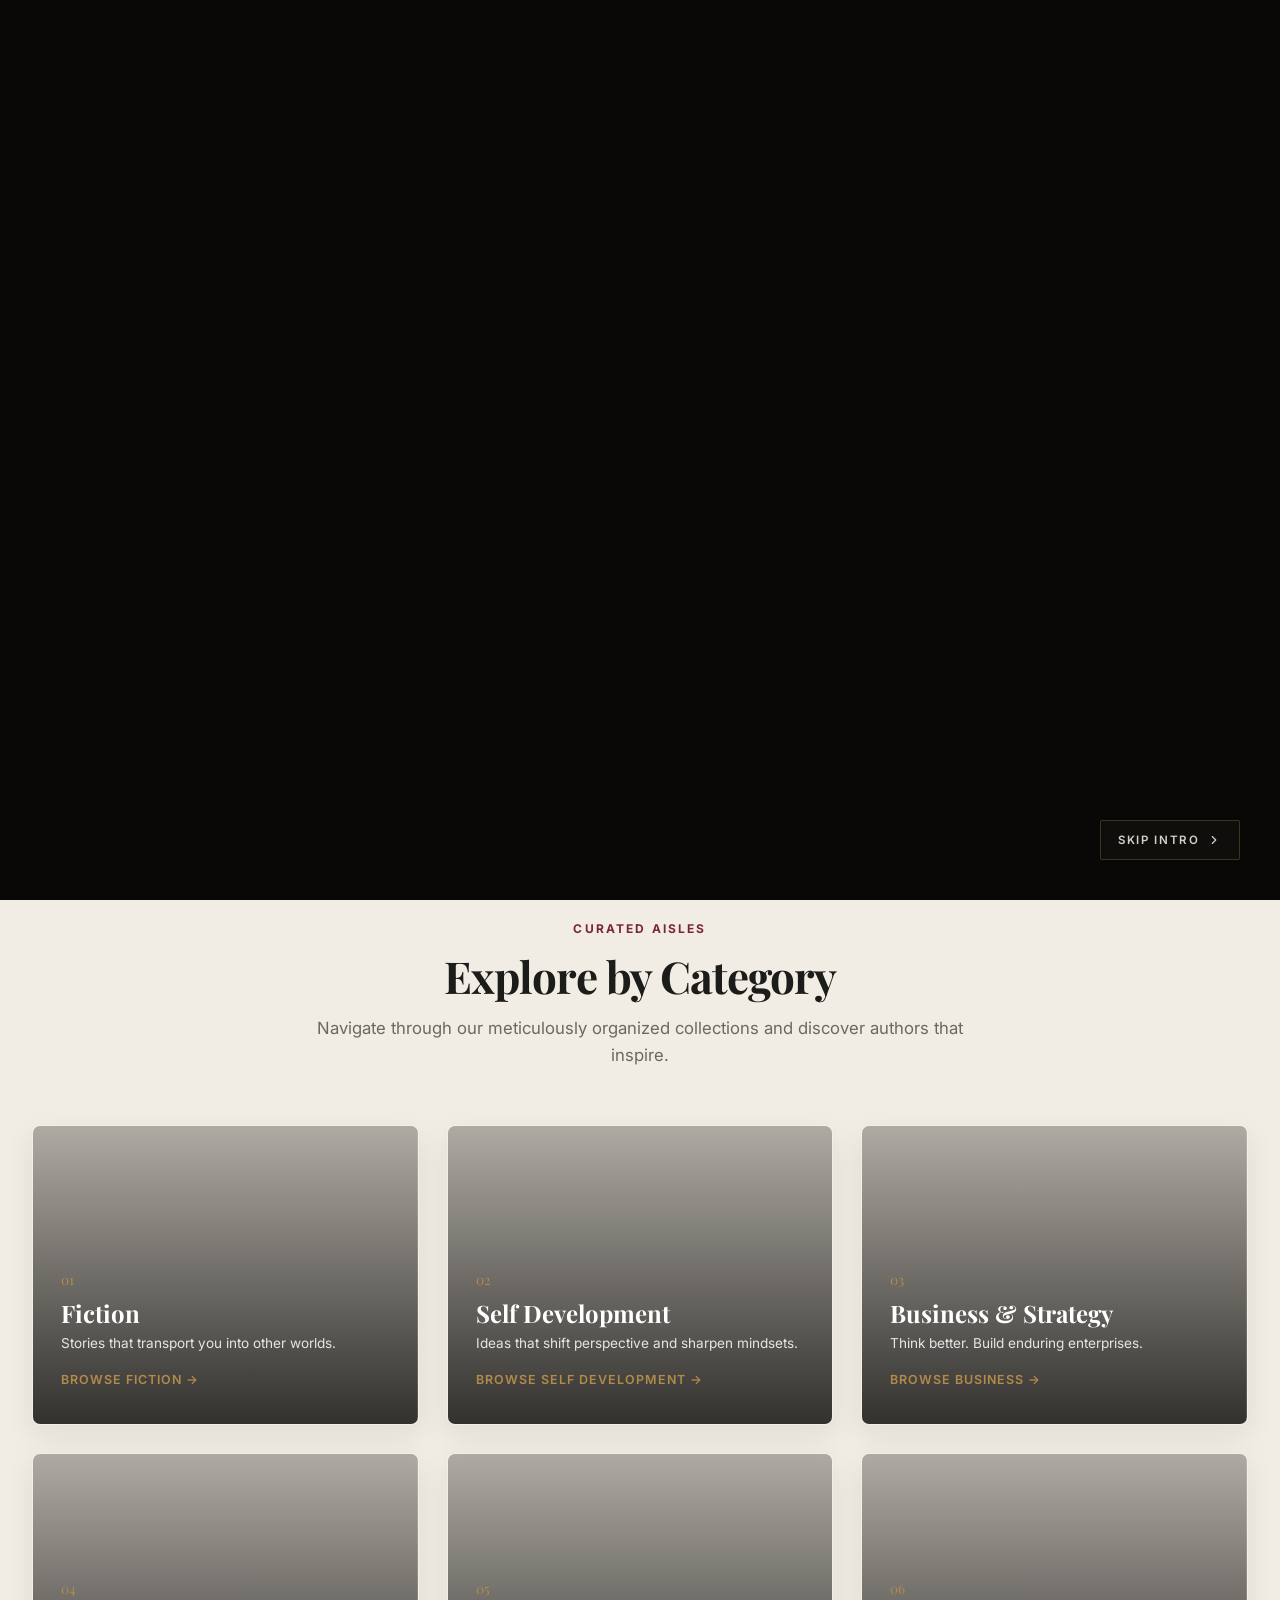
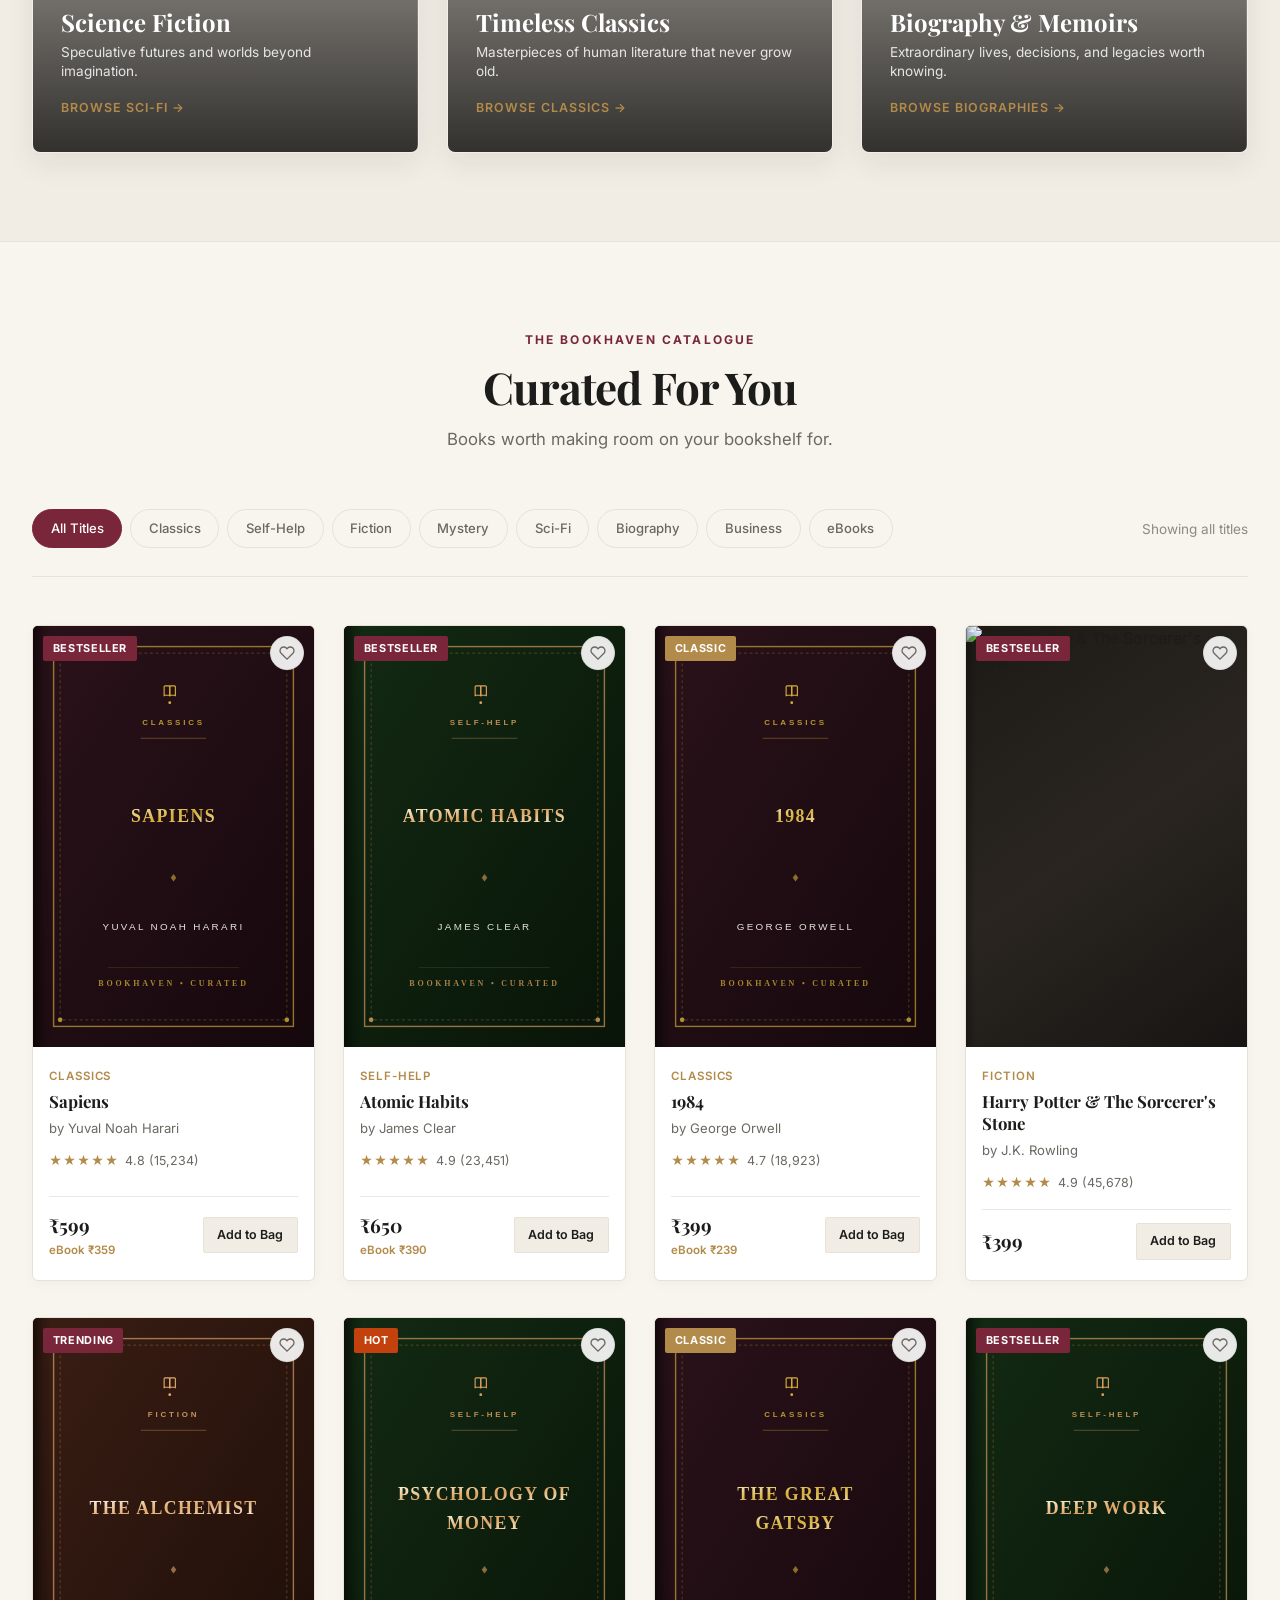
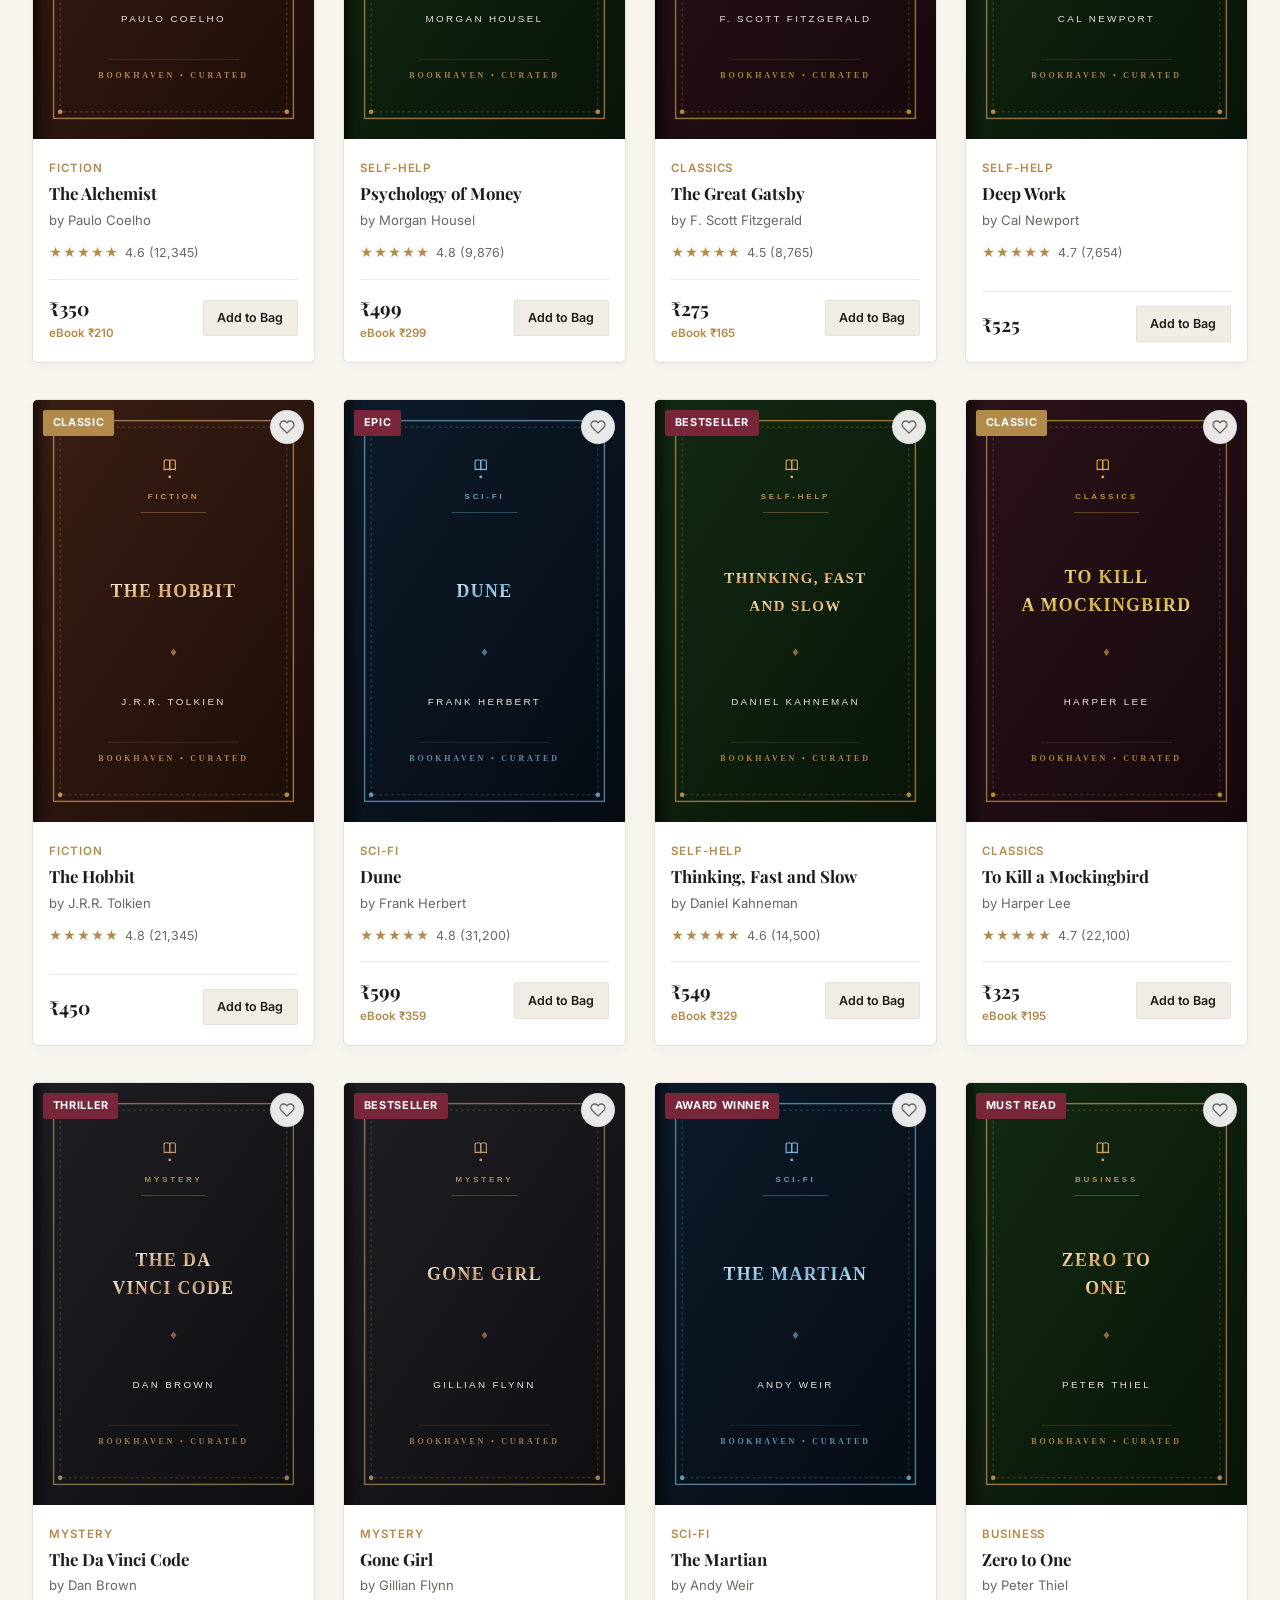
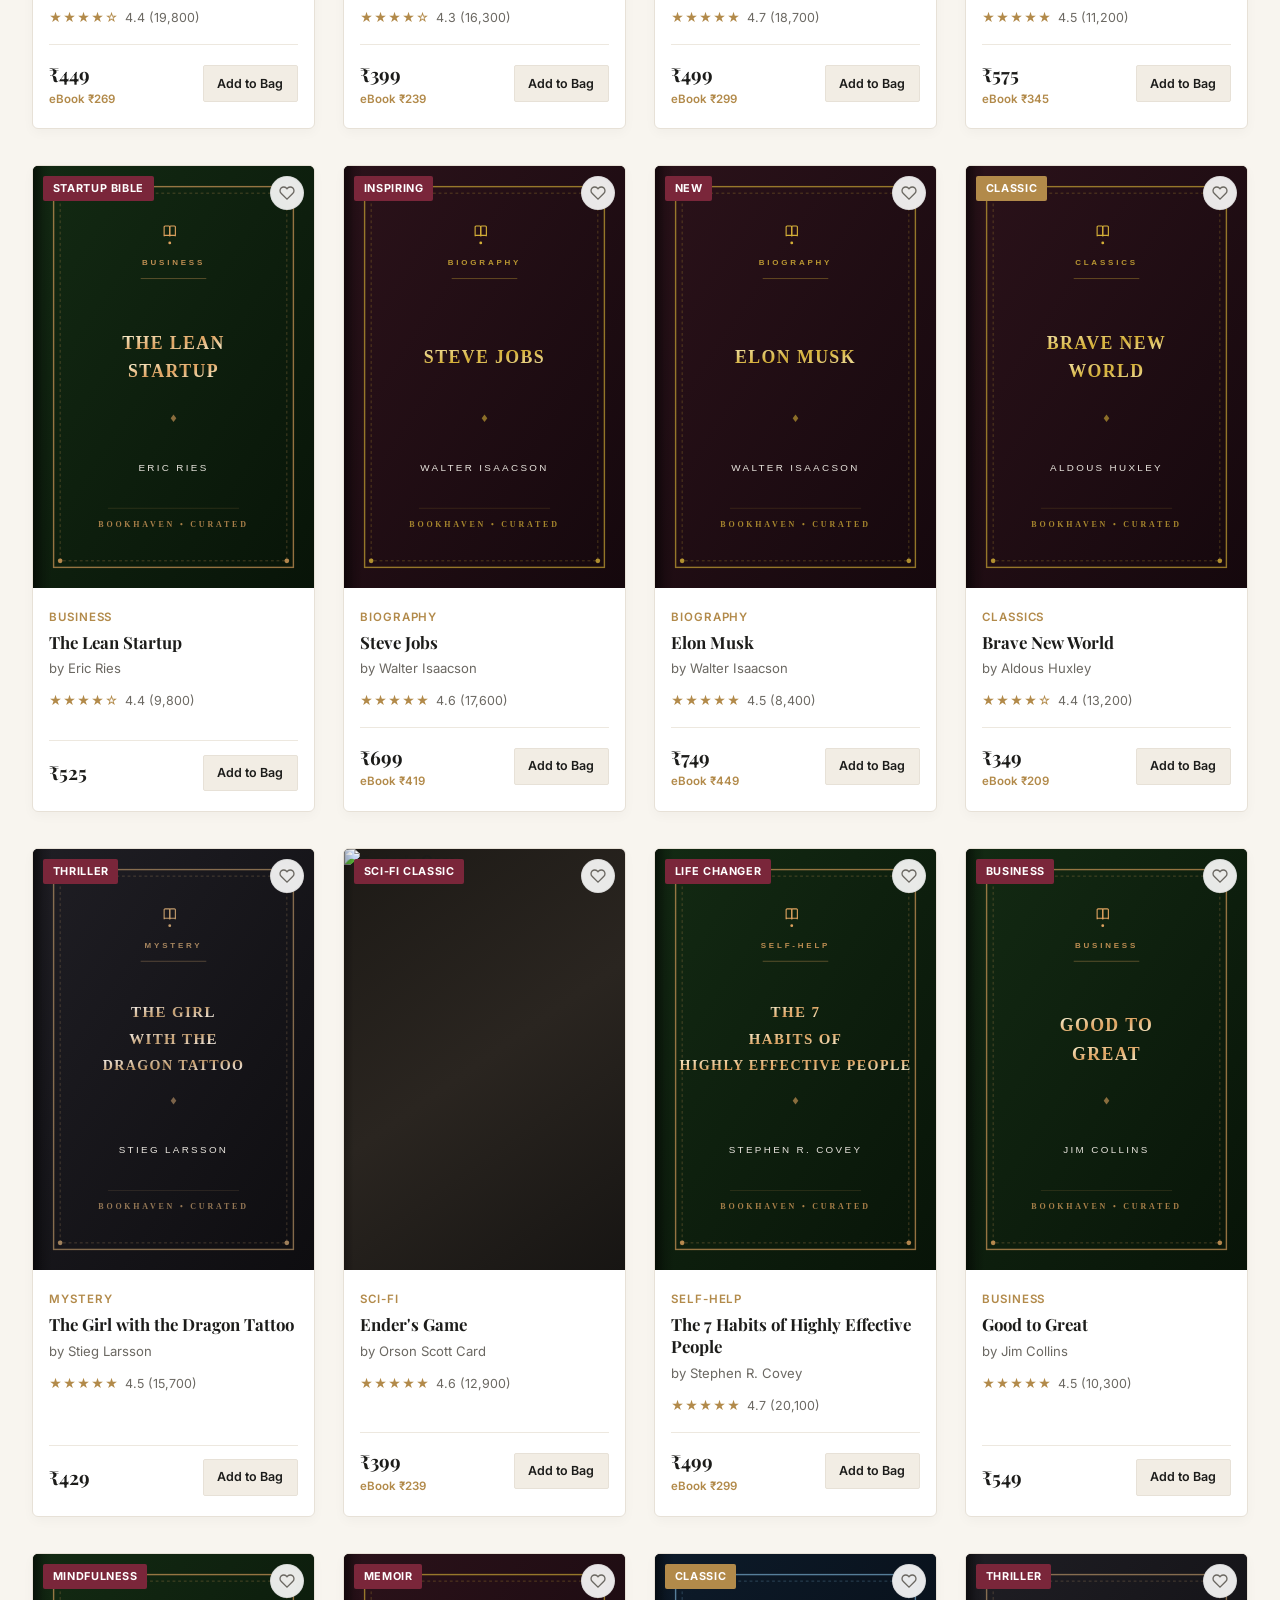
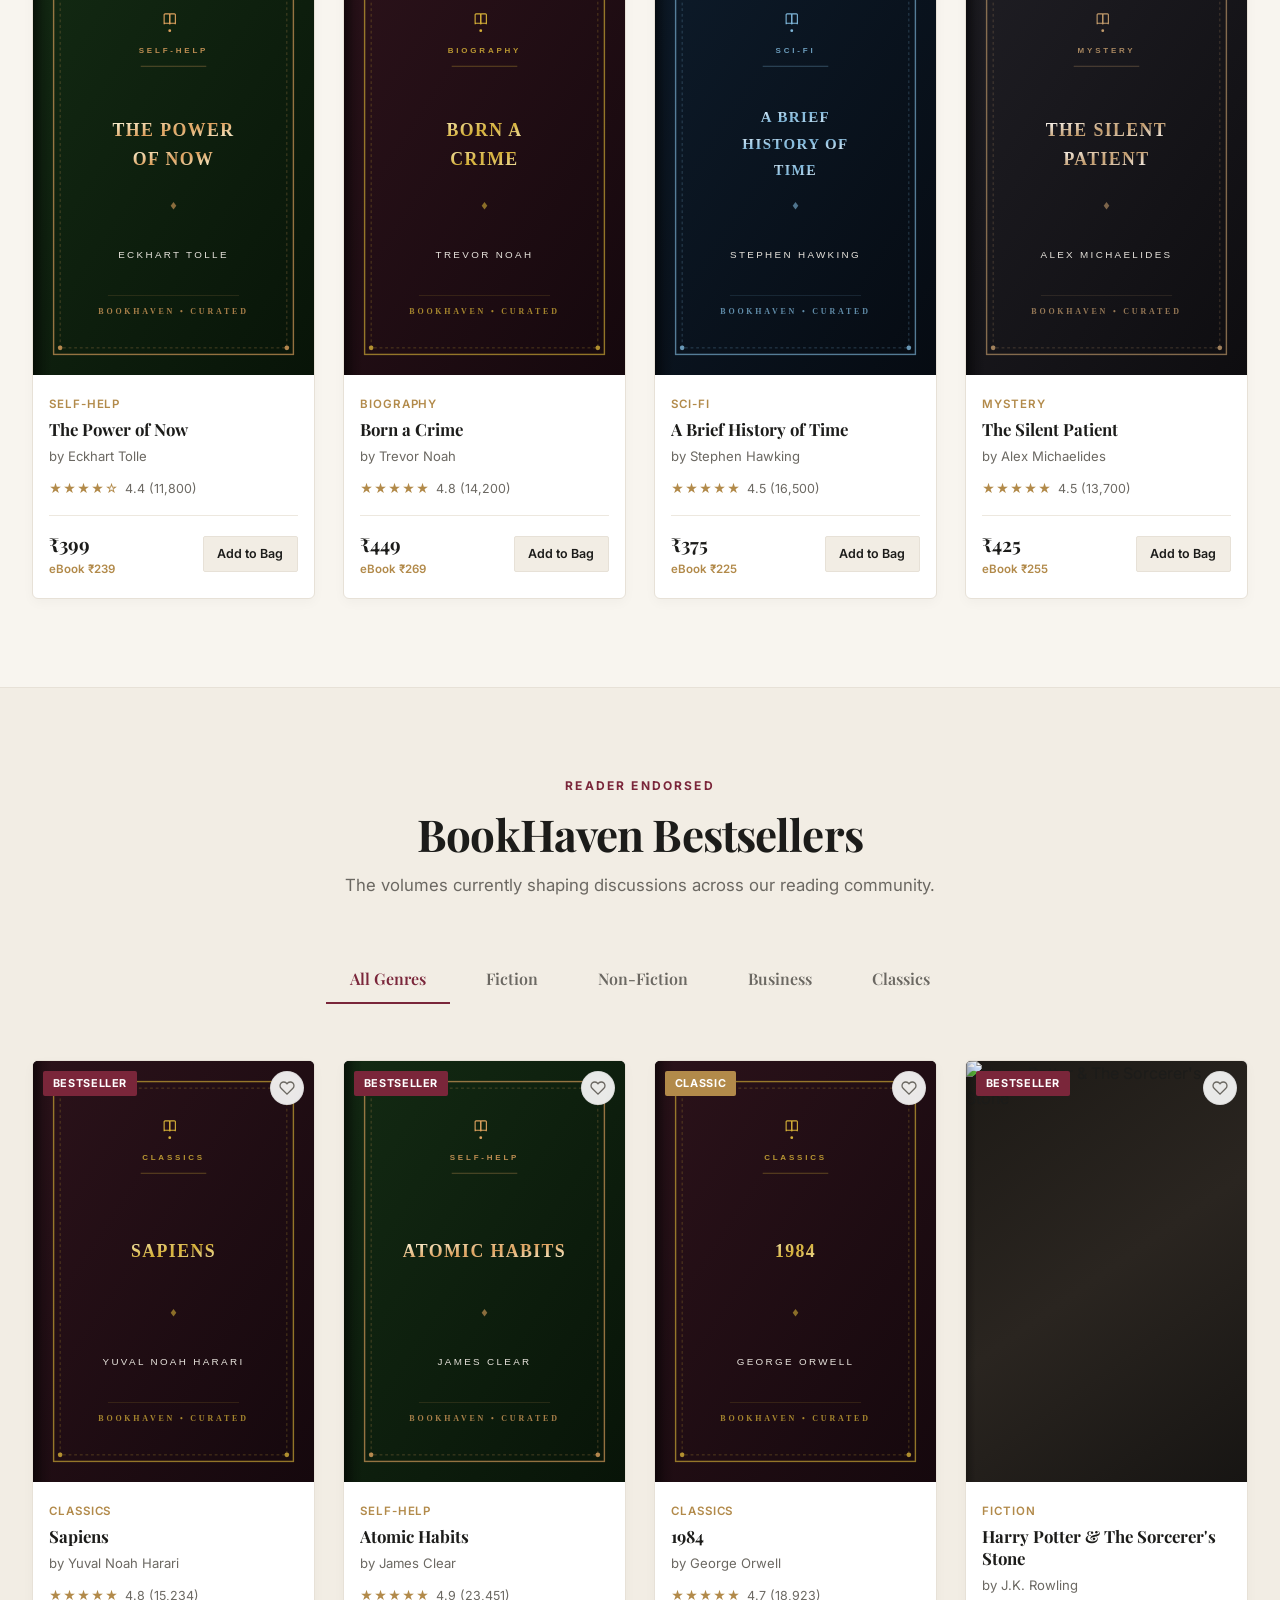
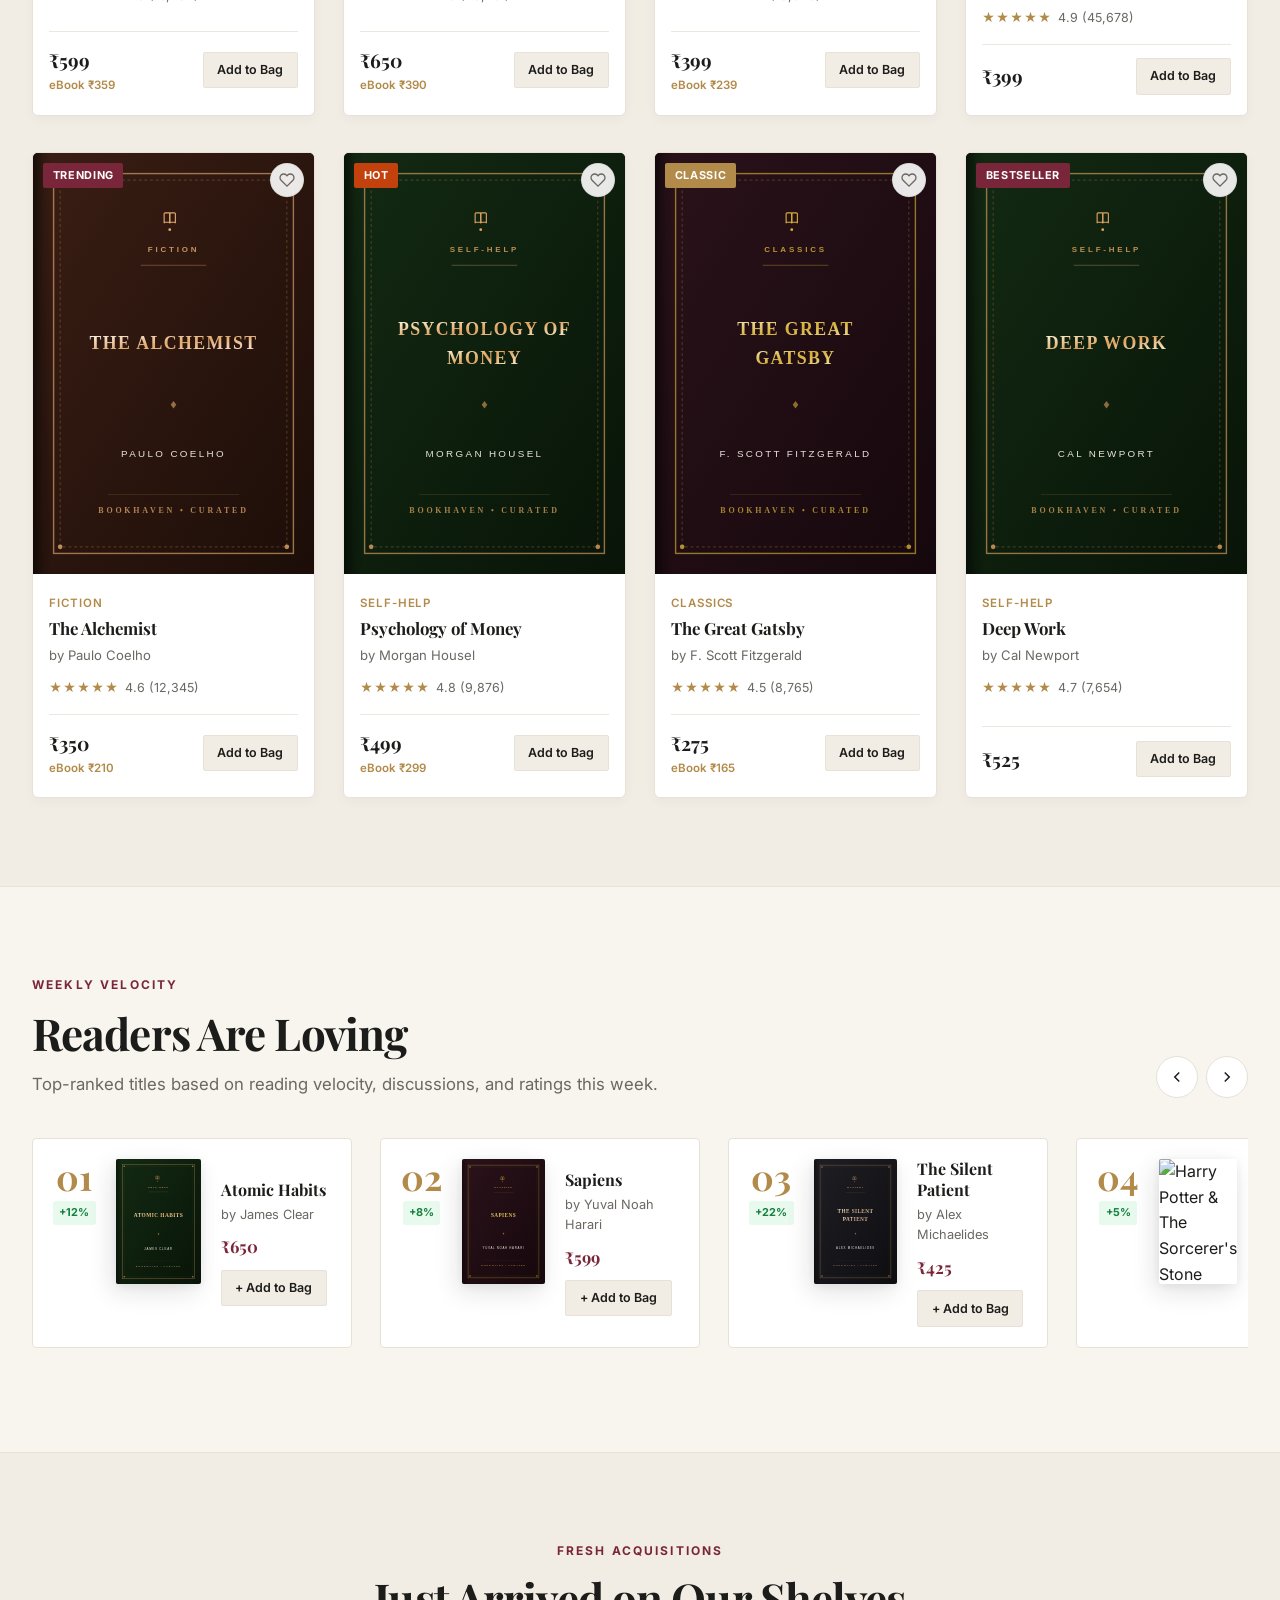
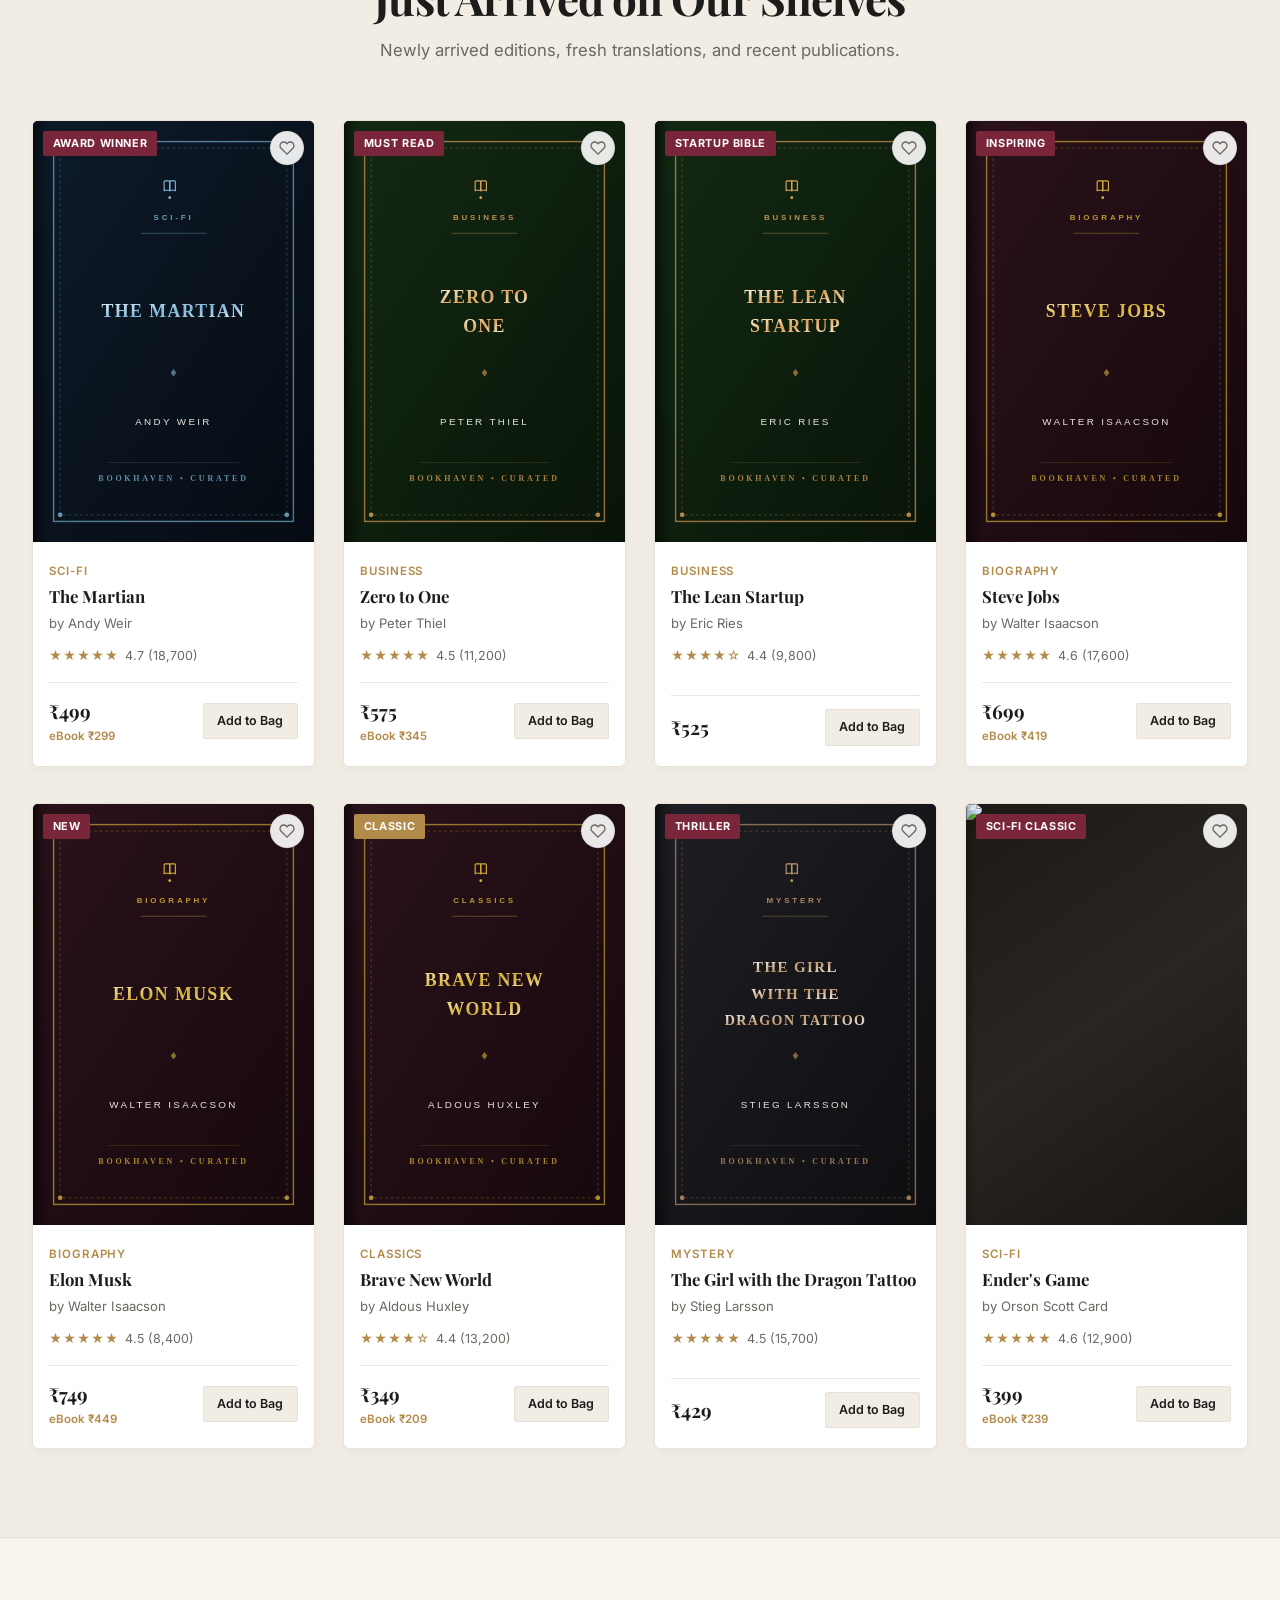
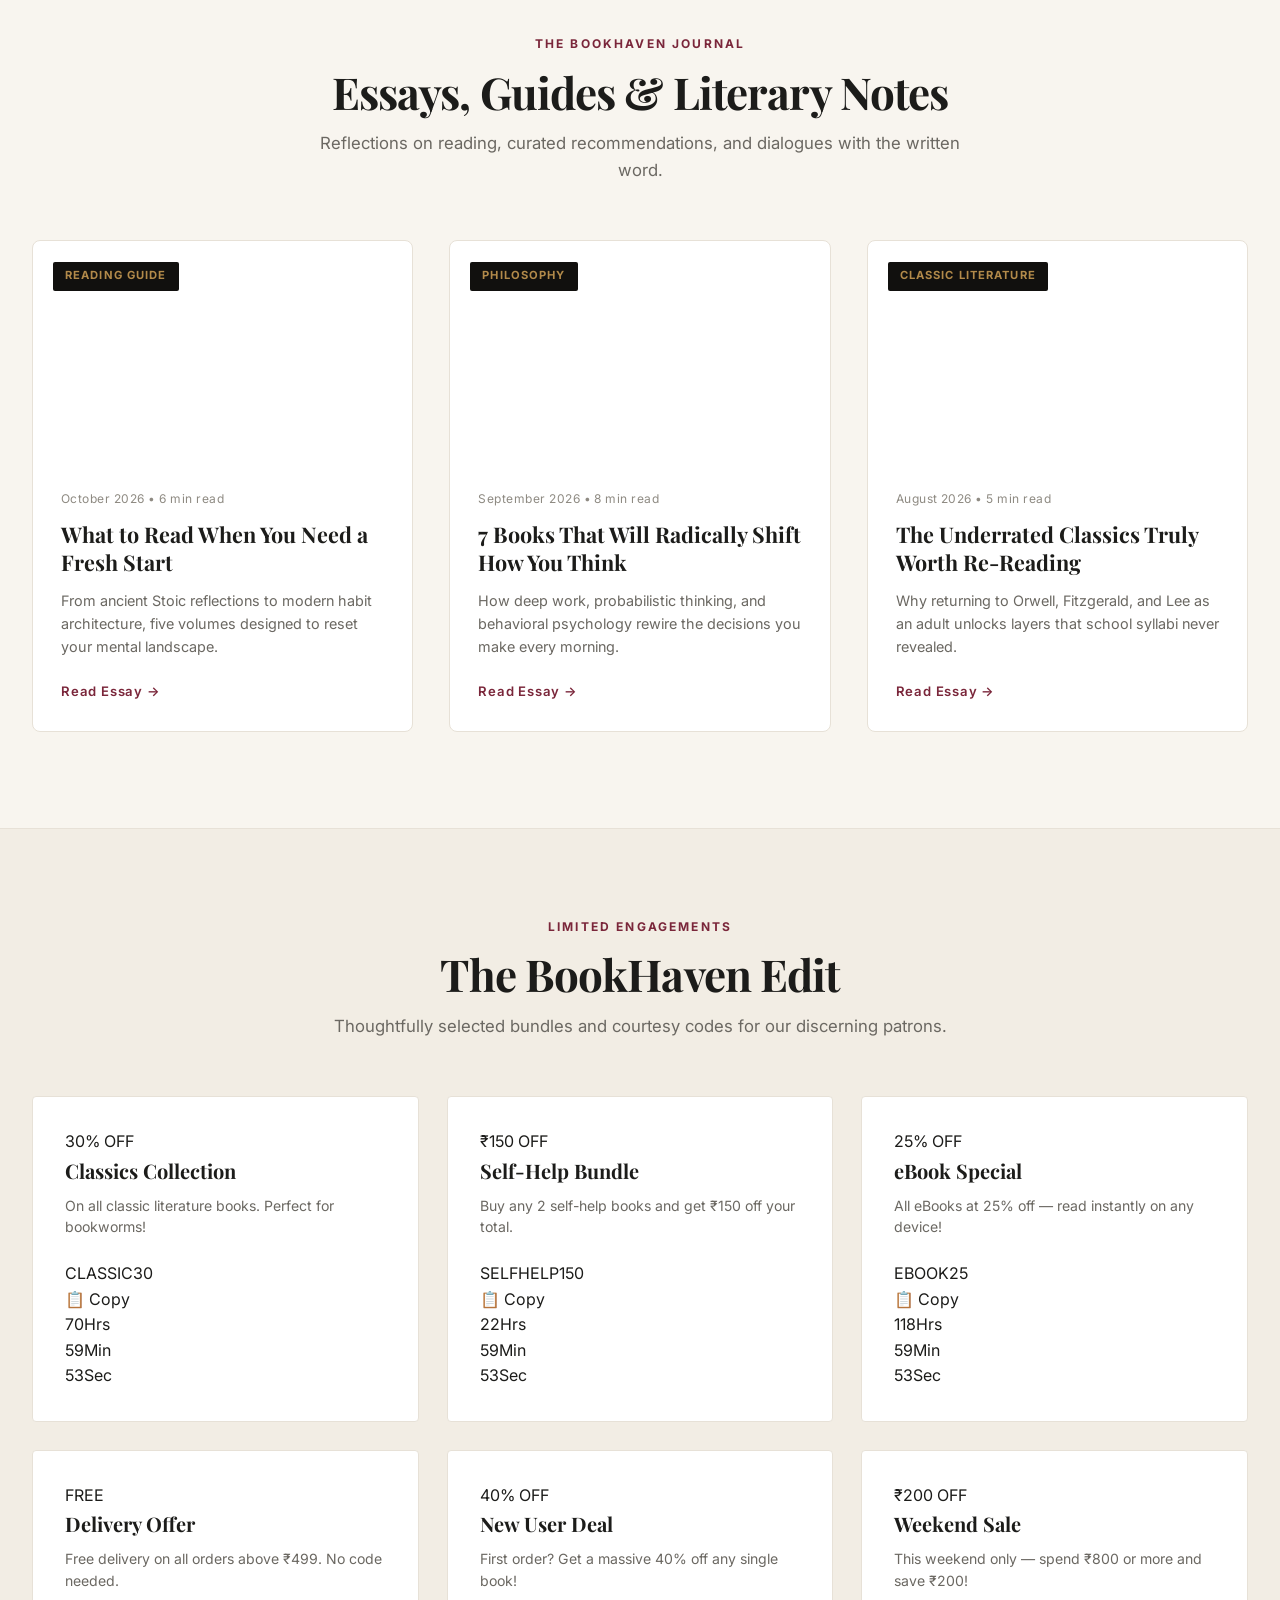
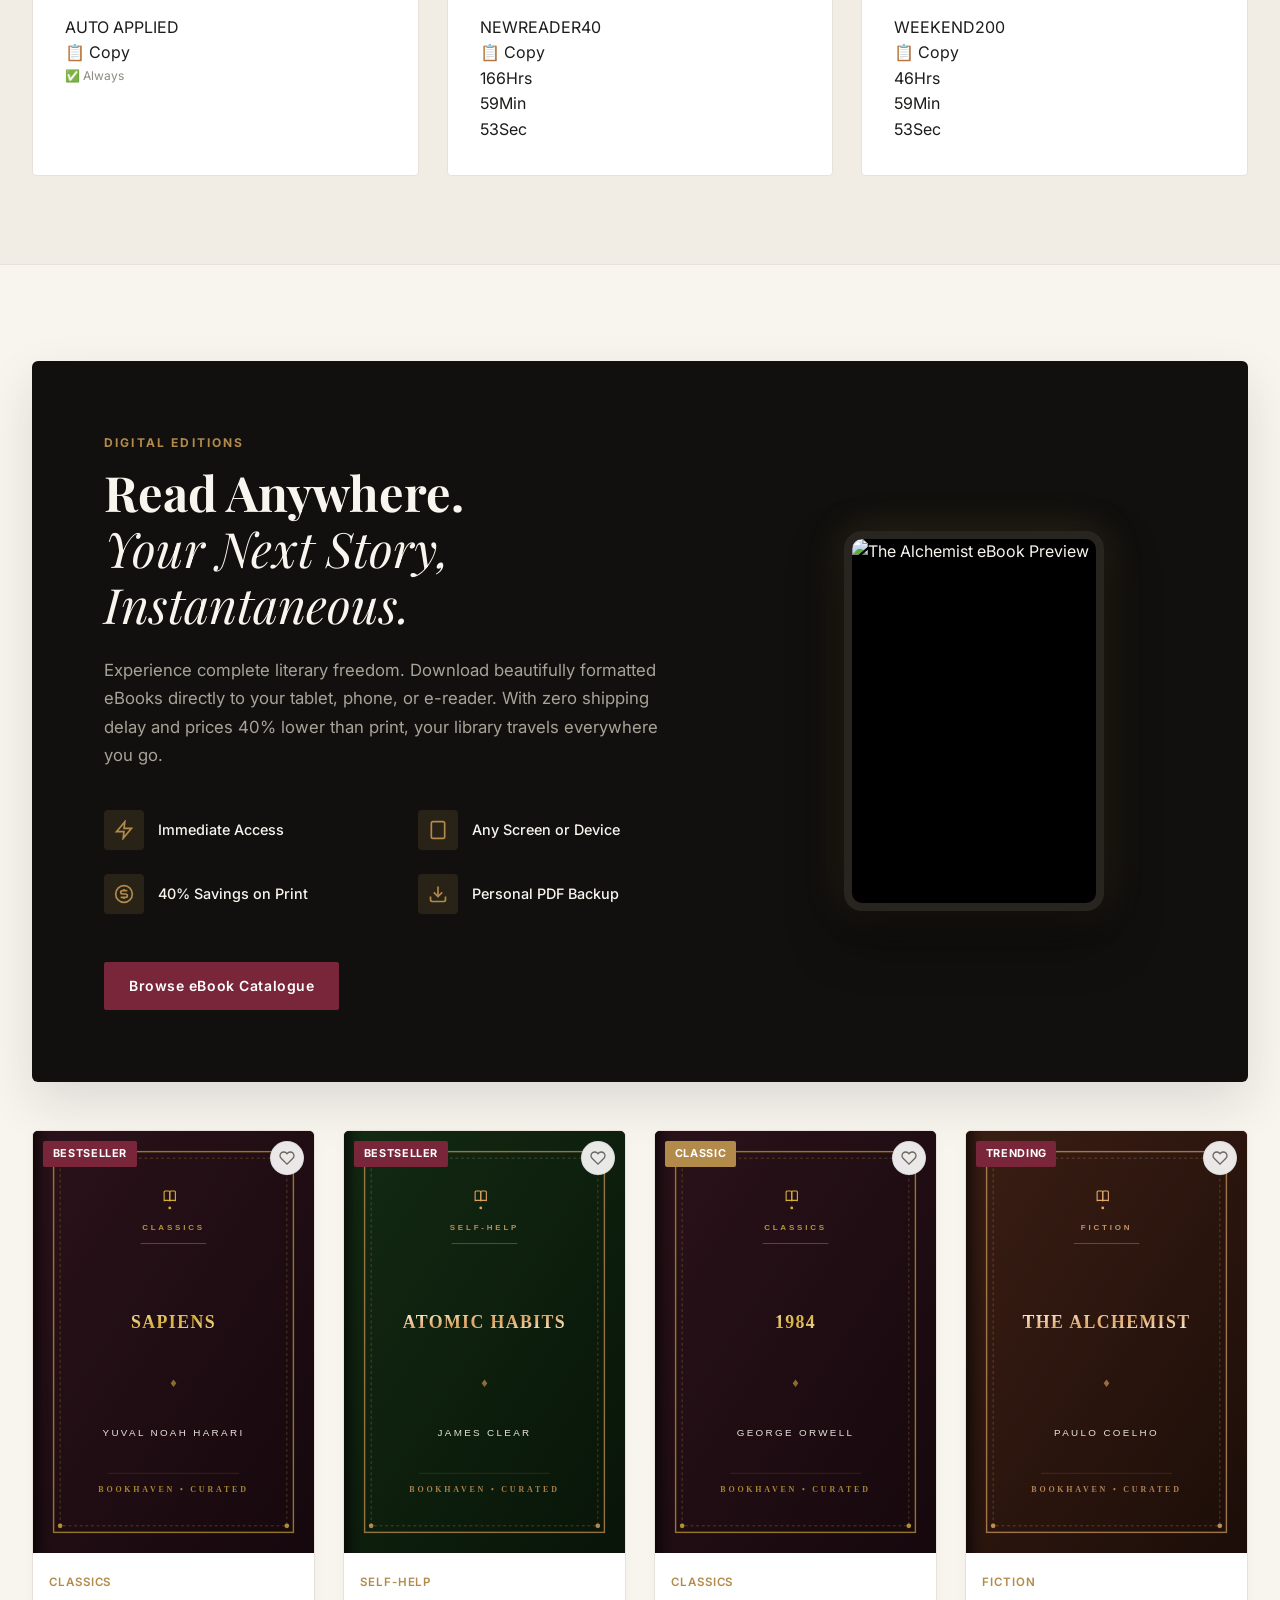
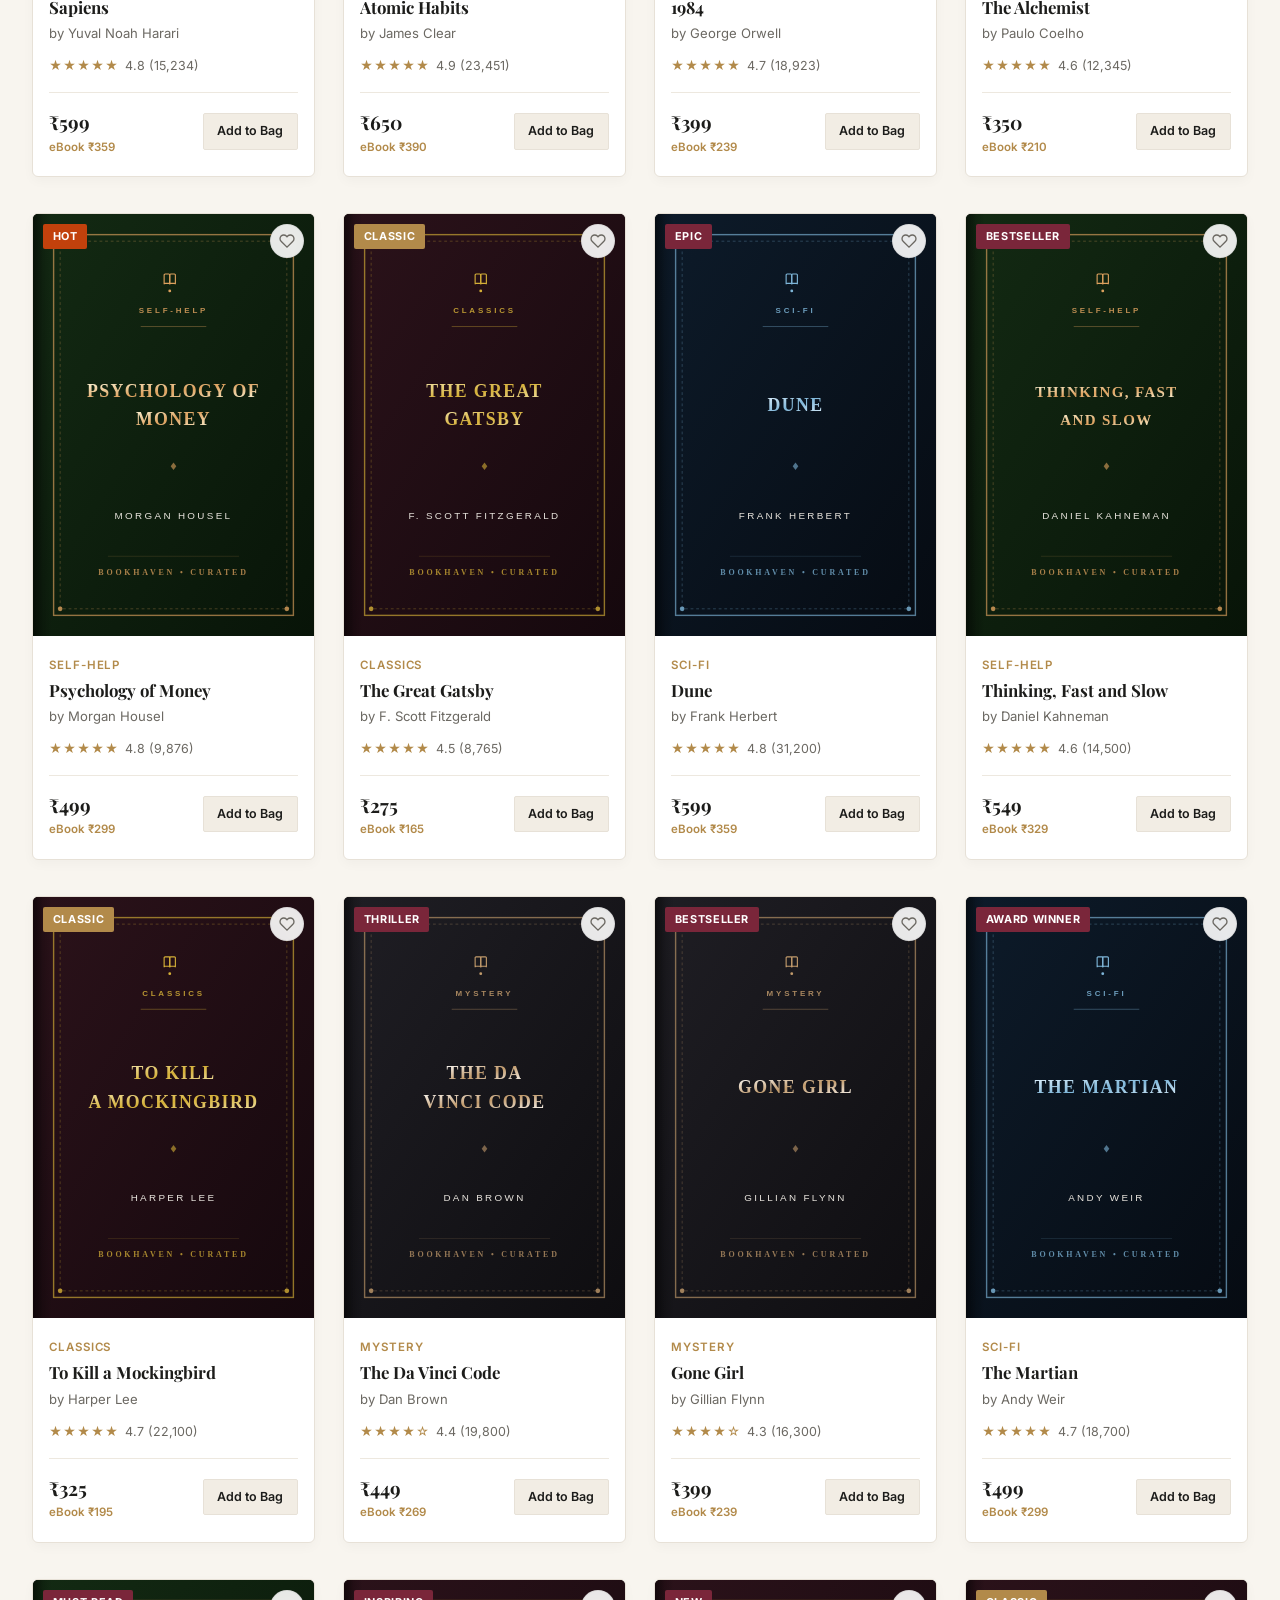
==== frontend/index.html @ 475d1be9 "ik" ====
<!DOCTYPE html>
<html lang="en">

<head>
  <meta charset="UTF-8" />
  <meta name="viewport" content="width=device-width, initial-scale=1.0, viewport-fit=cover" />
  <title>BookHaven — Discover Your Next Great Read</title>
  <meta name="description"
    content="BookHaven is an editorial online bookstore featuring curated bestsellers, timeless classics, thought-provoking non-fiction, and instant eBooks." />
  
  <!-- Favicon / Brand Symbol -->
  <link rel="icon" type="image/svg+xml" href="assets/favicon.svg">

  <!-- Google Fonts: Playfair Display + Cormorant Garamond + Inter -->
  <link rel="preconnect" href="https://fonts.googleapis.com">
  <link rel="preconnect" href="https://fonts.gstatic.com" crossorigin>
  <link
    href="https://fonts.googleapis.com/css2?family=Cormorant+Garamond:ital,wght@0,500;0,600;0,700;1,400&family=Inter:wght@300;400;500;600;700&family=Playfair+Display:ital,wght@0,500;0,600;0,700;0,800;1,400;1,600&display=swap"
    rel="stylesheet">

  <!-- jsPDF for eBook PDF generation -->
  <script src="https://cdnjs.cloudflare.com/ajax/libs/jspdf/2.5.1/jspdf.umd.min.js"></script>

  <!-- Clerk JS SDK -->
  <script
    async
    crossorigin="anonymous"
    data-clerk-publishable-key="pk_test_cmVhZHktc3RhZy0xMDIzLmNsZXJrLmFjY291bnRzLmRldiQ"
    src="https://ready-stag-1023.clerk.accounts.dev/npm/@clerk/clerk-js@latest/dist/clerk.browser.js"
    type="text/javascript">
  </script>

  <link rel="stylesheet" href="styles.css">
</head>

<body>
  <!-- =====================================================================
       CINEMATIC INTRO OVERLAY
       Plays Intro.mp4 on first visit / new session. Can be skipped or replayed.
       ===================================================================== -->
  <div id="intro-overlay" class="intro-overlay" aria-label="BookHaven Cinematic Opening" role="dialog" aria-modal="true">
    <div class="intro-video-wrapper">
      <video id="intro-video" class="intro-video" muted playsinline preload="auto">
        <source src="Intro.mp4" type="video/mp4">
      </video>
      <div class="intro-vignette"></div>
    </div>
    <div class="intro-controls">
      <button id="skip-intro-btn" class="skip-intro-btn" aria-label="Skip cinematic introduction">
        <span>SKIP INTRO</span>
        <svg width="14" height="14" viewBox="0 0 24 24" fill="none" stroke="currentColor" stroke-width="2" stroke-linecap="round" stroke-linejoin="round">
          <polyline points="9 18 15 12 9 6"></polyline>
        </svg>
      </button>
    </div>
  </div>

  <!-- Announcement Bar -->
  <div class="announcement-bar">
    <div class="announcement-content">
      <span>Complimentary shipping on literary orders over ₹999</span>
      <span class="announcement-bullet">•</span>
      <span>Handcrafted packaging with complimentary bookmarker</span>
      <span class="announcement-bullet">•</span>
      <span>eBooks delivered instantly to your reading device</span>
    </div>
  </div>

  <!-- Header -->
  <header id="main-header">
    <div class="header-inner">
      <!-- Mobile Menu Toggle -->
      <button class="mobile-nav-toggle" id="mobile-nav-toggle" aria-label="Toggle navigation menu">
        <svg width="22" height="22" viewBox="0 0 24 24" fill="none" stroke="currentColor" stroke-width="2" stroke-linecap="round">
          <line x1="3" y1="6" x2="21" y2="6"></line>
          <line x1="3" y1="12" x2="21" y2="12"></line>
          <line x1="3" y1="18" x2="21" y2="18"></line>
        </svg>
      </button>

      <!-- Literary Brand Logo -->
      <a href="#home" class="brand-logo" aria-label="BookHaven Homepage">
        <div class="brand-monogram">
          <svg width="26" height="26" viewBox="0 0 32 32" fill="none" xmlns="http://www.w3.org/2000/svg">
            <path d="M4 6C4 4.89543 4.89543 4 6 4H14C15.1046 4 16 4.89543 16 6V26C16 24.8954 15.1046 24 14 24H6C4.89543 24 4 24.8954 4 26V6Z" stroke="currentColor" stroke-width="2.2" stroke-linejoin="round"/>
            <path d="M28 6C28 4.89543 27.1046 4 26 4H18C16.8954 4 16 4.89543 16 6V26C16 24.8954 16.8954 24 18 24H26C27.1046 24 28 24.8954 28 26V6Z" stroke="currentColor" stroke-width="2.2" stroke-linejoin="round"/>
            <path d="M16 8V24" stroke="currentColor" stroke-width="2" stroke-linecap="round"/>
            <path d="M7 9H13" stroke="currentColor" stroke-width="1.8" stroke-linecap="round"/>
            <path d="M7 13H13" stroke="currentColor" stroke-width="1.8" stroke-linecap="round"/>
            <path d="M19 9H25" stroke="currentColor" stroke-width="1.8" stroke-linecap="round"/>
            <path d="M19 13H25" stroke="currentColor" stroke-width="1.8" stroke-linecap="round"/>
          </svg>
        </div>
        <div class="brand-text-wrap">
          <span class="brand-title">BOOKHAVEN</span>
          <span class="brand-tagline">OPEN YOUR NEXT STORY</span>
        </div>
      </a>

      <!-- Primary Navigation -->
      <nav class="nav-desktop" id="main-nav">
        <ul class="nav-links">
          <li><a href="#home" class="nav-link active">Home</a></li>
          <li><a href="#books" class="nav-link">Books</a></li>
          <li><a href="#categories" class="nav-link">Categories</a></li>
          <li><a href="#bestsellers" class="nav-link">Bestsellers</a></li>
          <li><a href="#trending" class="nav-link" id="nav-trending">Trending</a></li>
          <li><a href="#journal" class="nav-link">Journal</a></li>
          <li><a href="#offers" class="nav-link" id="nav-offers">Offers</a></li>
          <li><a href="#ebooks" class="nav-link" id="nav-ebooks">eBooks</a></li>
        </ul>
      </nav>

      <!-- Search & User Actions -->
      <div class="header-actions">
        <!-- Search Trigger -->
        <div class="search-trigger-wrap">
          <button class="search-trigger-btn" id="search-trigger-btn" aria-label="Open search">
            <svg width="18" height="18" viewBox="0 0 24 24" fill="none" stroke="currentColor" stroke-width="2" stroke-linecap="round" stroke-linejoin="round">
              <circle cx="11" cy="11" r="8"></circle>
              <line x1="21" y1="21" x2="16.65" y2="16.65"></line>
            </svg>
            <span class="search-trigger-text">Search books, authors...</span>
            <span class="search-trigger-shortcut">⌘K</span>
          </button>
        </div>

        <!-- Wishlist Button -->
        <button class="action-icon-btn" id="wishlist-btn-header" aria-label="View Reading Wishlist">
          <svg width="20" height="20" viewBox="0 0 24 24" fill="none" stroke="currentColor" stroke-width="2" stroke-linecap="round" stroke-linejoin="round">
            <path d="M20.84 4.61a5.5 5.5 0 0 0-7.78 0L12 5.67l-1.06-1.06a5.5 5.5 0 0 0-7.78 7.78l1.06 1.06L12 21.23l7.78-7.78 1.06-1.06a5.5 5.5 0 0 0 0-7.78z"></path>
          </svg>
          <span class="badge-count" id="wishlist-count">0</span>
        </button>

        <!-- User Account Menu -->
        <div class="user-account-dropdown" style="position: relative;">
          <div class="user-avatar" id="user-avatar" title="Account Menu">
            <span>A</span>
          </div>
          <div class="user-menu" id="user-menu">
            <div class="user-menu-header">
              <div class="user-menu-name" id="menu-user-name">Guest Reader</div>
              <div class="user-menu-email" id="menu-user-email">Sign in to sync your library</div>
            </div>
            <a href="#" class="user-menu-item" data-action="profile">
              <svg width="16" height="16" viewBox="0 0 24 24" fill="none" stroke="currentColor" stroke-width="2"><path d="M20 21v-2a4 4 0 0 0-4-4H8a4 4 0 0 0-4 4v2"></path><circle cx="12" cy="7" r="4"></circle></svg>
              <span>Reader Profile</span>
            </a>
            <a href="#" class="user-menu-item" data-action="orders">
              <svg width="16" height="16" viewBox="0 0 24 24" fill="none" stroke="currentColor" stroke-width="2"><path d="M6 2L3 6v14a2 2 0 0 0 2 2h14a2 2 0 0 0 2-2V6l-3-4z"></path><line x1="3" y1="6" x2="21" y2="6"></line><path d="M16 10a4 4 0 0 1-8 0"></path></svg>
              <span>Order History</span>
            </a>
            <a href="#" class="user-menu-item" data-action="wishlist">
              <svg width="16" height="16" viewBox="0 0 24 24" fill="none" stroke="currentColor" stroke-width="2"><path d="M20.84 4.61a5.5 5.5 0 0 0-7.78 0L12 5.67l-1.06-1.06a5.5 5.5 0 0 0-7.78 7.78l1.06 1.06L12 21.23l7.78-7.78 1.06-1.06a5.5 5.5 0 0 0 0-7.78z"></path></svg>
              <span>Reading Wishlist</span>
            </a>
            <a href="#" class="user-menu-item" data-action="settings">
              <svg width="16" height="16" viewBox="0 0 24 24" fill="none" stroke="currentColor" stroke-width="2"><circle cx="12" cy="12" r="3"></circle><path d="M19.4 15a1.65 1.65 0 0 0 .33 1.82l.06.06a2 2 0 0 1 0 2.83 2 2 0 0 1-2.83 0l-.06-.06a1.65 1.65 0 0 0-1.82-.33 1.65 1.65 0 0 0-1 1.51V21a2 2 0 0 1-2 2 2 2 0 0 1-2-2v-.09A1.65 1.65 0 0 0 9 19.4a1.65 1.65 0 0 0-1.82.33l-.06.06a2 2 0 0 1-2.83 0 2 2 0 0 1 0-2.83l.06-.06a1.65 1.65 0 0 0 .33-1.82 1.65 1.65 0 0 0-1.51-1H3a2 2 0 0 1-2-2 2 2 0 0 1 2-2h.09A1.65 1.65 0 0 0 4.6 9a1.65 1.65 0 0 0-.33-1.82l-.06-.06a2 2 0 0 1 0-2.83 2 2 0 0 1 2.83 0l.06.06a1.65 1.65 0 0 0 1.82.33H9a1.65 1.65 0 0 0 1-1.51V3a2 2 0 0 1 2-2 2 2 0 0 1 2 2v.09a1.65 1.65 0 0 0 1 1.51 1.65 1.65 0 0 0 1.82-.33l.06-.06a2 2 0 0 1 2.83 0 2 2 0 0 1 0 2.83l-.06.06a1.65 1.65 0 0 0-.33 1.82V9a1.65 1.65 0 0 0 1.51 1H21a2 2 0 0 1 2 2 2 2 0 0 1-2 2h-.09a1.65 1.65 0 0 0-1.51 1z"></path></svg>
              <span>Preferences</span>
            </a>
            <a href="http://127.0.0.1:8000/admin/" class="user-menu-item" id="admin-panel-link" style="display: none;" target="_blank">
              <svg width="16" height="16" viewBox="0 0 24 24" fill="none" stroke="currentColor" stroke-width="2"><path d="M12 2L2 7l10 5 10-5-10-5zM2 17l10 5 10-5M2 12l10 5 10-5"></path></svg>
              <span>Admin Console</span>
            </a>
            <a href="#" class="user-menu-item logout" id="logout-btn">
              <svg width="16" height="16" viewBox="0 0 24 24" fill="none" stroke="currentColor" stroke-width="2"><path d="M9 21H5a2 2 0 0 1-2-2V5a2 2 0 0 1 2-2h4"></path><polyline points="16 17 21 12 16 7"></polyline><line x1="21" y1="12" x2="9" y2="12"></line></svg>
              <span>Sign Out</span>
            </a>
          </div>
        </div>

        <button class="btn btn-outline" id="login-btn">Sign In</button>
        
        <!-- Cart Drawer Button -->
        <button class="btn btn-primary btn-cart" id="cart-btn" aria-label="View Shopping Bag">
          <svg width="18" height="18" viewBox="0 0 24 24" fill="none" stroke="currentColor" stroke-width="2" stroke-linecap="round" stroke-linejoin="round">
            <path d="M6 2L3 6v14a2 2 0 0 0 2 2h14a2 2 0 0 0 2-2V6l-3-4z"></path>
            <line x1="3" y1="6" x2="21" y2="6"></line>
            <path d="M16 10a4 4 0 0 1-8 0"></path>
          </svg>
          <span>Bag</span>
          <span class="cart-pill-count" id="cart-count">0</span>
        </button>
      </div>
    </div>
  </header>

  <!-- Mobile Drawer Navigation -->
  <div class="mobile-nav-drawer" id="mobile-nav-drawer">
    <div class="mobile-nav-header">
      <span class="brand-title">BOOKHAVEN</span>
      <button class="mobile-nav-close" id="mobile-nav-close" aria-label="Close menu">&times;</button>
    </div>
    <ul class="mobile-nav-links">
      <li><a href="#home">Home</a></li>
      <li><a href="#books">All Books</a></li>
      <li><a href="#categories">Browse Categories</a></li>
      <li><a href="#bestsellers">Bestsellers</a></li>
      <li><a href="#trending">Trending Titles</a></li>
      <li><a href="#journal">BookHaven Journal</a></li>
      <li><a href="#offers">Curated Offers</a></li>
      <li><a href="#ebooks">eBook Library</a></li>
    </ul>
  </div>
  <div class="drawer-backdrop" id="drawer-backdrop"></div>

  <!-- =====================================================================
       HOMEPAGE HERO: CINEMATIC CONTINUATION
       ===================================================================== -->
  <section class="hero-editorial" id="home">
    <div class="hero-editorial-container">
      <div class="hero-editorial-text">
        <div class="hero-kicker">
          <span class="kicker-line"></span>
          <span class="kicker-label">THE LITERARY DESTINATION</span>
        </div>
        <h1 class="hero-editorial-headline">
          Discover Your Next <span class="italic-emphasis">Great Read</span>
        </h1>
        <p class="hero-editorial-description">
          A thoughtfully curated sanctuary for readers, collectors, and thinkers. Explore timeless classics, breakthrough non-fiction, and captivating stories worth making room for.
        </p>
        <div class="hero-actions">
          <a href="#books" class="btn btn-editorial-primary" id="browse-btn">
            <span>Explore Collection</span>
            <svg width="16" height="16" viewBox="0 0 24 24" fill="none" stroke="currentColor" stroke-width="2" stroke-linecap="round" stroke-linejoin="round">
              <line x1="5" y1="12" x2="19" y2="12"></line>
              <polyline points="12 5 19 12 12 19"></polyline>
            </svg>
          </a>
          <a href="#bestsellers" class="btn btn-editorial-secondary">Browse Bestsellers</a>
        </div>
        <div class="hero-stats">
          <div class="stat-item">
            <span class="stat-number">10,000+</span>
            <span class="stat-label">Handpicked Volumes</span>
          </div>
          <div class="stat-divider"></div>
          <div class="stat-item">
            <span class="stat-number">4.9★</span>
            <span class="stat-label">Reader Satisfaction</span>
          </div>
          <div class="stat-divider"></div>
          <div class="stat-item">
            <span class="stat-number">24h</span>
            <span class="stat-label">Fast Dispatch</span>
          </div>
        </div>
      </div>

      <!-- Atmospheric Hero Book Composition -->
      <div class="hero-editorial-visual">
        <div class="hero-book-showcase">
          <div class="hero-ambient-glow"></div>
          <div class="hero-book-card hero-book-main">
            <img src="https://covers.openlibrary.org/b/isbn/9780062316097-L.jpg" alt="Sapiens by Yuval Noah Harari" class="hero-book-cover" />
            <div class="hero-book-spine"></div>
          </div>
          <div class="hero-book-card hero-book-secondary">
            <img src="https://covers.openlibrary.org/b/isbn/9780735211292-L.jpg" alt="Atomic Habits by James Clear" class="hero-book-cover" />
            <div class="hero-book-spine"></div>
          </div>
          <div class="hero-book-card hero-book-tertiary">
            <img src="https://covers.openlibrary.org/b/isbn/9780451524935-L.jpg" alt="1984 by George Orwell" class="hero-book-cover" />
            <div class="hero-book-spine"></div>
          </div>
          <div class="hero-curator-badge">
            <div class="curator-dot"></div>
            <span>Curator's Literary Selection</span>
          </div>
        </div>
      </div>
    </div>
  </section>

  <!-- =====================================================================
       CATEGORY DISCOVERY (Part 8)
       ===================================================================== -->
  <section class="section-categories" id="categories">
    <div class="container">
      <div class="section-header">
        <div class="section-kicker">CURATED AISLES</div>
        <h2 class="section-title">Explore by Category</h2>
        <p class="section-subtitle">Navigate through our meticulously organized collections and discover authors that inspire.</p>
      </div>

      <div class="category-cards-grid">
        <div class="category-card" data-category="Fiction">
          <div class="category-card-bg" style="background-image: linear-gradient(180deg, rgba(17,16,14,0.3) 0%, rgba(17,16,14,0.85) 100%), url('https://images.unsplash.com/photo-1512820790803-83ca734da794?w=600&q=80');"></div>
          <div class="category-card-content">
            <span class="category-card-number">01</span>
            <h3 class="category-card-title">Fiction</h3>
            <p class="category-card-desc">Stories that transport you into other worlds.</p>
            <span class="category-card-link">Browse Fiction &rarr;</span>
          </div>
        </div>

        <div class="category-card" data-category="Self-Help">
          <div class="category-card-bg" style="background-image: linear-gradient(180deg, rgba(17,16,14,0.3) 0%, rgba(17,16,14,0.85) 100%), url('https://images.unsplash.com/photo-1499750310107-5fef28a66643?w=600&q=80');"></div>
          <div class="category-card-content">
            <span class="category-card-number">02</span>
            <h3 class="category-card-title">Self Development</h3>
            <p class="category-card-desc">Ideas that shift perspective and sharpen mindsets.</p>
            <span class="category-card-link">Browse Self Development &rarr;</span>
          </div>
        </div>

        <div class="category-card" data-category="Business">
          <div class="category-card-bg" style="background-image: linear-gradient(180deg, rgba(17,16,14,0.3) 0%, rgba(17,16,14,0.85) 100%), url('https://images.unsplash.com/photo-1486406146926-c627a92ad1ab?w=600&q=80');"></div>
          <div class="category-card-content">
            <span class="category-card-number">03</span>
            <h3 class="category-card-title">Business & Strategy</h3>
            <p class="category-card-desc">Think better. Build enduring enterprises.</p>
            <span class="category-card-link">Browse Business &rarr;</span>
          </div>
        </div>

        <div class="category-card" data-category="Sci-Fi">
          <div class="category-card-bg" style="background-image: linear-gradient(180deg, rgba(17,16,14,0.3) 0%, rgba(17,16,14,0.85) 100%), url('https://images.unsplash.com/photo-1451187580459-43490279c0fa?w=600&q=80');"></div>
          <div class="category-card-content">
            <span class="category-card-number">04</span>
            <h3 class="category-card-title">Science Fiction</h3>
            <p class="category-card-desc">Speculative futures and worlds beyond imagination.</p>
            <span class="category-card-link">Browse Sci-Fi &rarr;</span>
          </div>
        </div>

        <div class="category-card" data-category="Classics">
          <div class="category-card-bg" style="background-image: linear-gradient(180deg, rgba(17,16,14,0.3) 0%, rgba(17,16,14,0.85) 100%), url('https://images.unsplash.com/photo-1461360370896-922624d12aa1?w=600&q=80');"></div>
          <div class="category-card-content">
            <span class="category-card-number">05</span>
            <h3 class="category-card-title">Timeless Classics</h3>
            <p class="category-card-desc">Masterpieces of human literature that never grow old.</p>
            <span class="category-card-link">Browse Classics &rarr;</span>
          </div>
        </div>

        <div class="category-card" data-category="Biography">
          <div class="category-card-bg" style="background-image: linear-gradient(180deg, rgba(17,16,14,0.3) 0%, rgba(17,16,14,0.85) 100%), url('https://images.unsplash.com/photo-1457369804613-52c61a468e7d?w=600&q=80');"></div>
          <div class="category-card-content">
            <span class="category-card-number">06</span>
            <h3 class="category-card-title">Biography & Memoirs</h3>
            <p class="category-card-desc">Extraordinary lives, decisions, and legacies worth knowing.</p>
            <span class="category-card-link">Browse Biographies &rarr;</span>
          </div>
        </div>
      </div>
    </div>
  </section>

  <!-- =====================================================================
       CURATED CATALOG (Part 9 & 10)
       ===================================================================== -->
  <main class="main-catalog-section" id="books">
    <div class="container">
      <div class="section-header">
        <div class="section-kicker">THE BOOKHAVEN CATALOGUE</div>
        <h2 class="section-title">Curated For You</h2>
        <p class="section-subtitle">Books worth making room on your bookshelf for.</p>
      </div>

      <!-- Filter Controls -->
      <div class="filter-bar">
        <div class="filter-pills-scroll">
          <button class="filter-pill active" data-category="all">All Titles</button>
          <button class="filter-pill" data-category="Classics">Classics</button>
          <button class="filter-pill" data-category="Self-Help">Self-Help</button>
          <button class="filter-pill" data-category="Fiction">Fiction</button>
          <button class="filter-pill" data-category="Mystery">Mystery</button>
          <button class="filter-pill" data-category="Sci-Fi">Sci-Fi</button>
          <button class="filter-pill" data-category="Biography">Biography</button>
          <button class="filter-pill" data-category="Business">Business</button>
          <button class="filter-pill" data-category="eBook" data-ebook-filter>eBooks</button>
        </div>
        <div class="catalog-results-count" id="catalog-count-display">Showing all titles</div>
      </div>

      <!-- Books Grid -->
      <div class="books-grid" id="books-container"></div>
    </div>
  </main>

  <!-- =====================================================================
       BESTSELLERS SECTION WITH TABS (Part 11)
       ===================================================================== -->
  <section class="section-bestsellers" id="bestsellers">
    <div class="container">
      <div class="section-header">
        <div class="section-kicker">READER ENDORSED</div>
        <h2 class="section-title">BookHaven Bestsellers</h2>
        <p class="section-subtitle">The volumes currently shaping discussions across our reading community.</p>
      </div>

      <div class="bestseller-tabs">
        <button class="bestseller-tab active" data-bestseller-tab="all">All Genres</button>
        <button class="bestseller-tab" data-bestseller-tab="Fiction">Fiction</button>
        <button class="bestseller-tab" data-bestseller-tab="Self-Help">Non-Fiction</button>
        <button class="bestseller-tab" data-bestseller-tab="Business">Business</button>
        <button class="bestseller-tab" data-bestseller-tab="Classics">Classics</button>
      </div>

      <div class="books-grid" id="bestsellers-container"></div>
    </div>
  </section>

  <!-- =====================================================================
       TRENDING RANKED CAROUSEL (Part 12)
       ===================================================================== -->
  <section class="section-trending" id="trending">
    <div class="container">
      <div class="section-header-split">
        <div>
          <div class="section-kicker">WEEKLY VELOCITY</div>
          <h2 class="section-title">Readers Are Loving</h2>
          <p class="section-subtitle">Top-ranked titles based on reading velocity, discussions, and ratings this week.</p>
        </div>
        <div class="carousel-nav-buttons">
          <button class="carousel-arrow-btn" id="trending-prev" aria-label="Previous trending books">
            <svg width="18" height="18" viewBox="0 0 24 24" fill="none" stroke="currentColor" stroke-width="2"><polyline points="15 18 9 12 15 6"></polyline></svg>
          </button>
          <button class="carousel-arrow-btn" id="trending-next" aria-label="Next trending books">
            <svg width="18" height="18" viewBox="0 0 24 24" fill="none" stroke="currentColor" stroke-width="2"><polyline points="9 18 15 12 9 6"></polyline></svg>
          </button>
        </div>
      </div>

      <div class="trending-carousel-wrap">
        <div class="trending-grid" id="trending-container"></div>
      </div>
    </div>
  </section>

  <!-- =====================================================================
       NEW ARRIVALS (Part 13)
       ===================================================================== -->
  <section class="section-new-arrivals" id="new-arrivals">
    <div class="container">
      <div class="section-header">
        <div class="section-kicker">FRESH ACQUISITIONS</div>
        <h2 class="section-title">Just Arrived on Our Shelves</h2>
        <p class="section-subtitle">Newly arrived editions, fresh translations, and recent publications.</p>
      </div>
      <div class="books-grid" id="new-arrivals-container"></div>
    </div>
  </section>

  <!-- =====================================================================
       THE BOOKHAVEN JOURNAL (Part 14)
       Editorial magazine section establishing the brand identity
       ===================================================================== -->
  <section class="section-journal" id="journal">
    <div class="container">
      <div class="section-header">
        <div class="section-kicker">THE BOOKHAVEN JOURNAL</div>
        <h2 class="section-title">Essays, Guides & Literary Notes</h2>
        <p class="section-subtitle">Reflections on reading, curated recommendations, and dialogues with the written word.</p>
      </div>

      <div class="journal-grid">
        <article class="journal-card">
          <div class="journal-card-image" style="background-image: url('https://images.unsplash.com/photo-1497633762265-9d179a990aa6?w=600&q=80');">
            <span class="journal-tag">Reading Guide</span>
          </div>
          <div class="journal-card-body">
            <div class="journal-meta">October 2026 • 6 min read</div>
            <h3 class="journal-title">What to Read When You Need a Fresh Start</h3>
            <p class="journal-excerpt">From ancient Stoic reflections to modern habit architecture, five volumes designed to reset your mental landscape.</p>
            <a href="#books" class="journal-read-more">Read Essay &rarr;</a>
          </div>
        </article>

        <article class="journal-card">
          <div class="journal-card-image" style="background-image: url('https://images.unsplash.com/photo-1544716278-ca5e3f4abd8c?w=600&q=80');">
            <span class="journal-tag">Philosophy</span>
          </div>
          <div class="journal-card-body">
            <div class="journal-meta">September 2026 • 8 min read</div>
            <h3 class="journal-title">7 Books That Will Radically Shift How You Think</h3>
            <p class="journal-excerpt">How deep work, probabilistic thinking, and behavioral psychology rewire the decisions you make every morning.</p>
            <a href="#books" class="journal-read-more">Read Essay &rarr;</a>
          </div>
        </article>

        <article class="journal-card">
          <div class="journal-card-image" style="background-image: url('https://images.unsplash.com/photo-1516979187457-637abb4f9353?w=600&q=80');">
            <span class="journal-tag">Classic Literature</span>
          </div>
          <div class="journal-card-body">
            <div class="journal-meta">August 2026 • 5 min read</div>
            <h3 class="journal-title">The Underrated Classics Truly Worth Re-Reading</h3>
            <p class="journal-excerpt">Why returning to Orwell, Fitzgerald, and Lee as an adult unlocks layers that school syllabi never revealed.</p>
            <a href="#books" class="journal-read-more">Read Essay &rarr;</a>
          </div>
        </article>
      </div>
    </div>
  </section>

  <!-- =====================================================================
       THE BOOKHAVEN EDIT (Offers - Part 15)
       ===================================================================== -->
  <section class="section-offers" id="offers">
    <div class="container">
      <div class="section-header">
        <div class="section-kicker">LIMITED ENGAGEMENTS</div>
        <h2 class="section-title">The BookHaven Edit</h2>
        <p class="section-subtitle">Thoughtfully selected bundles and courtesy codes for our discerning patrons.</p>
      </div>
      <div class="offers-grid" id="offers-container"></div>
    </div>
  </section>

  <!-- =====================================================================
       READ ANYWHERE (eBook Experience - Part 16)
       ===================================================================== -->
  <section class="section-ebook-feature" id="ebooks">
    <div class="container">
      <div class="ebook-feature-card">
        <div class="ebook-feature-text">
          <div class="section-kicker" style="color: var(--accent-gold);">DIGITAL EDITIONS</div>
          <h2 class="ebook-feature-title">Read Anywhere.<br><span class="italic-emphasis">Your Next Story, Instantaneous.</span></h2>
          <p class="ebook-feature-description">
            Experience complete literary freedom. Download beautifully formatted eBooks directly to your tablet, phone, or e-reader. With zero shipping delay and prices 40% lower than print, your library travels everywhere you go.
          </p>
          <div class="ebook-benefits-grid">
            <div class="benefit-item">
              <div class="benefit-icon">
                <svg width="20" height="20" viewBox="0 0 24 24" fill="none" stroke="currentColor" stroke-width="2"><path d="M13 2L3 14h9l-1 8 10-12h-9l1-8z"></path></svg>
              </div>
              <div class="benefit-label">Immediate Access</div>
            </div>
            <div class="benefit-item">
              <div class="benefit-icon">
                <svg width="20" height="20" viewBox="0 0 24 24" fill="none" stroke="currentColor" stroke-width="2"><rect x="4" y="2" width="16" height="20" rx="2" ry="2"></rect><line x1="12" y1="18" x2="12.01" y2="18"></line></svg>
              </div>
              <div class="benefit-label">Any Screen or Device</div>
            </div>
            <div class="benefit-item">
              <div class="benefit-icon">
                <svg width="20" height="20" viewBox="0 0 24 24" fill="none" stroke="currentColor" stroke-width="2"><circle cx="12" cy="12" r="10"></circle><path d="M16 8h-6a2 2 0 1 0 0 4h4a2 2 0 1 1 0 4H8"></path><line x1="12" y1="6" x2="12" y2="8"></line><line x1="12" y1="16" x2="12" y2="18"></line></svg>
              </div>
              <div class="benefit-label">40% Savings on Print</div>
            </div>
            <div class="benefit-item">
              <div class="benefit-icon">
                <svg width="20" height="20" viewBox="0 0 24 24" fill="none" stroke="currentColor" stroke-width="2"><path d="M21 15v4a2 2 0 0 1-2 2H5a2 2 0 0 1-2-2v-4"></path><polyline points="7 10 12 15 17 10"></polyline><line x1="12" y1="15" x2="12" y2="3"></line></svg>
              </div>
              <div class="benefit-label">Personal PDF Backup</div>
            </div>
          </div>
          <div class="ebook-feature-cta">
            <button class="btn btn-editorial-primary" id="filter-ebook-btn">Browse eBook Catalogue</button>
          </div>
        </div>
        <div class="ebook-feature-mockup">
          <div class="ebook-device-frame">
            <img src="https://covers.openlibrary.org/b/isbn/9780062315007-L.jpg" alt="The Alchemist eBook Preview" class="ebook-device-screen" />
          </div>
        </div>
      </div>
      <div class="books-grid" id="ebooks-container" style="margin-top: 3rem;"></div>
    </div>
  </section>

  <!-- =====================================================================
       LIVE SEARCH DRAWER / MODAL (Part 18)
       ===================================================================== -->
  <div class="search-modal" id="search-modal" aria-hidden="true">
    <div class="search-modal-backdrop" id="search-modal-backdrop"></div>
    <div class="search-modal-container">
      <div class="search-input-header">
        <svg width="22" height="22" viewBox="0 0 24 24" fill="none" stroke="currentColor" stroke-width="2" class="search-input-icon">
          <circle cx="11" cy="11" r="8"></circle>
          <line x1="21" y1="21" x2="16.65" y2="16.65"></line>
        </svg>
        <input type="text" id="global-search-input" class="global-search-input" placeholder="Search by title, author, category, or keyword..." autocomplete="off" />
        <button class="search-modal-close" id="search-modal-close" aria-label="Close search">&times;</button>
      </div>

      <div class="search-suggestions-panel" id="search-suggestions-panel">
        <div class="search-tags-section">
          <div class="search-tags-label">Popular Searches</div>
          <div class="search-tags-list">
            <button class="search-tag" data-query="Atomic Habits">Atomic Habits</button>
            <button class="search-tag" data-query="Sapiens">Sapiens</button>
            <button class="search-tag" data-query="Fiction">Fiction</button>
            <button class="search-tag" data-query="Dune">Dune</button>
            <button class="search-tag" data-query="Self-Help">Self-Help</button>
            <button class="search-tag" data-query="Steve Jobs">Steve Jobs</button>
          </div>
        </div>

        <div class="search-results-section">
          <div class="search-tags-label" id="search-results-heading">Suggested Books</div>
          <div class="search-results-list" id="search-results-list">
            <!-- Dynamically injected -->
          </div>
        </div>
      </div>
    </div>
  </div>

  <!-- =====================================================================
       SLIDE-OVER CART DRAWER (Part 19)
       ===================================================================== -->
  <div class="cart-drawer-overlay" id="cart-modal" aria-hidden="true">
    <div class="cart-drawer-backdrop" id="cart-drawer-backdrop"></div>
    <div class="cart-drawer-container">
      <div class="cart-drawer-header">
        <div class="cart-header-title-wrap">
          <h2 class="cart-drawer-title">Shopping Bag</h2>
          <span class="cart-drawer-subtitle" id="cart-item-count-label">0 items</span>
        </div>
        <button class="cart-drawer-close" data-close-modal id="cart-close-btn" aria-label="Close shopping bag">&times;</button>
      </div>

      <!-- Free Shipping Meter -->
      <div class="free-shipping-meter" id="free-shipping-meter">
        <div class="meter-text" id="free-shipping-text">Add ₹999 for free standard courier delivery</div>
        <div class="meter-track">
          <div class="meter-fill" id="free-shipping-fill" style="width: 0%;"></div>
        </div>
      </div>

      <!-- Cart Items List -->
      <div class="cart-drawer-items" id="cart-items"></div>

      <!-- Cart Footer -->
      <div class="cart-drawer-footer">
        <div class="cart-summary-row">
          <span>Subtotal</span>
          <span id="cart-subtotal">₹0</span>
        </div>
        <div class="cart-summary-row">
          <span>Courier Shipping</span>
          <span id="cart-shipping-cost">Calculated at checkout</span>
        </div>
        <div class="cart-total-row">
          <span>Estimated Total</span>
          <span id="cart-total">₹0</span>
        </div>
        <button class="btn btn-editorial-primary btn-checkout" id="checkout-btn">
          <span>Proceed to Checkout</span>
          <svg width="18" height="18" viewBox="0 0 24 24" fill="none" stroke="currentColor" stroke-width="2"><line x1="5" y1="12" x2="19" y2="12"></line><polyline points="12 5 19 12 12 19"></polyline></svg>
        </button>
        <div class="cart-guarantee-note">
          <svg width="14" height="14" viewBox="0 0 24 24" fill="none" stroke="currentColor" stroke-width="2"><rect x="3" y="11" width="18" height="11" rx="2" ry="2"></rect><path d="M7 11V7a5 5 0 0 1 10 0v4"></path></svg>
          <span>Guaranteed 256-bit SSL encrypted checkout</span>
        </div>
      </div>
    </div>
  </div>

  <!-- =====================================================================
       EDITORIAL SPLIT AUTHENTICATION MODAL (Part 21)
       ===================================================================== -->
  <div class="modal auth-modal-editorial" id="login-modal" aria-hidden="true">
    <div class="modal-backdrop" data-close-modal></div>
    <div class="modal-content auth-modal-content">
      <button class="close-modal" data-close-modal aria-label="Close dialog">&times;</button>
      
      <div class="auth-split-grid">
        <!-- Editorial Visual Side -->
        <div class="auth-visual-side">
          <div class="auth-visual-inner">
            <div class="auth-brand-mark">
              <svg width="32" height="32" viewBox="0 0 32 32" fill="none">
                <path d="M4 6C4 4.89543 4.89543 4 6 4H14C15.1046 4 16 4.89543 16 6V26C16 24.8954 15.1046 24 14 24H6C4.89543 24 4 24.8954 4 26V6Z" stroke="#B28A4A" stroke-width="2.2"/>
                <path d="M28 6C28 4.89543 27.1046 4 26 4H18C16.8954 4 16 4.89543 16 6V26C16 24.8954 16.8954 24 18 24H26C27.1046 24 28 24.8954 28 26V6Z" stroke="#B28A4A" stroke-width="2.2"/>
              </svg>
            </div>
            <blockquote class="auth-quote">
              “Every great journey begins with a single page turned in silence.”
            </blockquote>
            <span class="auth-quote-author">— The BookHaven Collection</span>
          </div>
        </div>

        <!-- Form Side -->
        <div class="auth-form-side">
          <div class="modal-header">
            <div class="section-kicker">PATRON ACCESS</div>
            <h2 class="modal-title" id="auth-title">Welcome to BookHaven</h2>
            <p class="modal-subtitle">Sign in to manage your reading wishlist, order tracking, and library.</p>
          </div>

          <!-- Sign In Form -->
          <form class="auth-form" id="login-form">
            <div class="form-group">
              <label class="form-label" for="login-email">Email Address</label>
              <input type="email" class="form-input" id="login-email" placeholder="name@example.com" required />
            </div>
            <div class="form-group">
              <div class="form-label-split">
                <label class="form-label" for="login-password">Password</label>
                <a href="#" id="forgot-link" class="forgot-link">Forgot password?</a>
              </div>
              <input type="password" class="form-input" id="login-password" placeholder="••••••••" required />
            </div>
            <button type="submit" class="btn btn-editorial-primary btn-full">Sign In to Library</button>
            <div class="divider"><span>or continue with</span></div>
            <div id="google-login-container" style="display:flex;justify-content:center;margin-top:0.5rem;"></div>
            <div class="create-account-link">
              <span>New to BookHaven? </span>
              <a href="#" id="to-signup">Create a Reader Account</a>
            </div>
          </form>

          <!-- Signup Form -->
          <form class="auth-form" id="signup-form" style="display:none;">
            <div class="form-group">
              <label class="form-label" for="signup-name">Full Name</label>
              <input type="text" class="form-input" id="signup-name" placeholder="Jane Reader" required />
            </div>
            <div class="form-group">
              <label class="form-label" for="signup-email">Email Address</label>
              <input type="email" class="form-input" id="signup-email" placeholder="you@example.com" required />
            </div>
            <div class="form-group">
              <label class="form-label" for="signup-password">Password</label>
              <input type="password" class="form-input" id="signup-password" placeholder="Minimum 8 characters" minlength="8" required />
            </div>
            <div class="form-group">
              <label class="form-label" for="signup-confirm">Confirm Password</label>
              <input type="password" class="form-input" id="signup-confirm" placeholder="Re-enter password" required />
            </div>
            <button type="submit" class="btn btn-editorial-primary btn-full">Create Account</button>
            <div class="divider"><span>or sign up with</span></div>
            <div id="google-signup-container" style="display:flex;justify-content:center;margin-top:0.5rem;"></div>
            <div class="create-account-link">
              <span>Already have an account? </span>
              <a href="#" id="to-login">Sign in</a>
            </div>
          </form>
        </div>
      </div>
    </div>
  </div>

  <!-- Other Modals (Preserved IDs for script.js & api.js) -->
  <!-- Checkout Modal -->
  <div class="modal" id="payment-modal" aria-hidden="true">
    <div class="modal-backdrop" data-close-modal></div>
    <div class="modal-content payment-modal-content">
      <button class="close-modal" id="payment-close-btn">&times;</button>
      <div id="payment-modal-body"></div>
    </div>
  </div>

  <!-- Orders Modal -->
  <div class="modal" id="orders-modal" aria-hidden="true">
    <div class="modal-backdrop" data-close-modal></div>
    <div class="modal-content orders-modal-content">
      <button class="close-modal" id="orders-close-btn">&times;</button>
      <div id="orders-modal-body"></div>
    </div>
  </div>

  <!-- Tracking Modal -->
  <div class="modal" id="tracking-modal" aria-hidden="true">
    <div class="modal-backdrop" data-close-modal></div>
    <div class="modal-content tracking-modal-content">
      <button class="close-modal" id="tracking-close-btn">&times;</button>
      <div id="tracking-modal-body"></div>
    </div>
  </div>

  <!-- Review Modal -->
  <div class="modal" id="review-modal" aria-hidden="true">
    <div class="modal-backdrop" data-close-modal></div>
    <div class="modal-content review-modal-content">
      <button class="close-modal" id="review-close-btn">&times;</button>
      <div id="review-modal-body"></div>
    </div>
  </div>

  <!-- Lightbox -->
  <div class="lightbox" id="lightbox">
    <button class="lightbox-close" id="lightbox-close">&times;</button>
    <img id="lightbox-img" src="" alt="Review photo" />
  </div>

  <!-- Profile Modal -->
  <div class="modal" id="profile-modal" aria-hidden="true">
    <div class="modal-backdrop" data-close-modal></div>
    <div class="modal-content profile-modal-content">
      <button class="close-modal" id="profile-close-btn">&times;</button>
      <div id="profile-modal-body"></div>
    </div>
  </div>

  <!-- Settings Modal -->
  <div class="modal" id="settings-modal" aria-hidden="true">
    <div class="modal-backdrop" data-close-modal></div>
    <div class="modal-content settings-modal-content" style="max-width: 540px;">
      <button class="close-modal" id="settings-close-btn">&times;</button>
      <div class="section-kicker">PREFERENCES</div>
      <h2 class="modal-title">Account Settings</h2>
      <form id="settings-form" class="settings-form" style="margin-top: 1.5rem;">
        <div class="form-group">
          <label for="settings-name" class="form-label">Full Name</label>
          <input type="text" id="settings-name" class="form-input" placeholder="John Doe" required>
        </div>
        <div class="form-group">
          <label for="settings-email" class="form-label">Email Address</label>
          <input type="email" id="settings-email" class="form-input disabled" disabled title="Email cannot be changed">
        </div>
        <div class="form-group">
          <label for="settings-phone" class="form-label">Contact Number</label>
          <input type="tel" id="settings-phone" class="form-input" placeholder="+91 98765 43210">
        </div>
        <div class="form-group">
          <label for="settings-address" class="form-label">Default Shipping Address</label>
          <textarea id="settings-address" class="form-input" rows="3" placeholder="Apartment, Street, City, Pincode"></textarea>
        </div>
        <button type="submit" class="btn btn-editorial-primary btn-full">Save Changes</button>
      </form>
    </div>
  </div>

  <!-- Wishlist Modal -->
  <div class="modal" id="wishlist-modal" aria-hidden="true">
    <div class="modal-backdrop" data-close-modal></div>
    <div class="modal-content wishlist-modal-content" style="max-width: 800px;">
      <button class="close-modal" id="wishlist-close-btn">&times;</button>
      <div class="section-kicker">SAVED TITLES</div>
      <h2 class="modal-title">Your Reading Wishlist</h2>
      <div id="wishlist-body" style="margin-top: 1.5rem;"></div>
    </div>
  </div>

  <!-- Quick View Modal -->
  <div class="modal" id="quick-view-modal" aria-hidden="true">
    <div class="modal-backdrop" data-close-modal></div>
    <div class="modal-content quick-view-modal-content">
      <button class="close-modal" id="quick-view-close-btn">&times;</button>
      <div id="quick-view-body"></div>
    </div>
  </div>

  <!-- =====================================================================
       LUXURY PUBLISHING FOOTER (Part 25)
       ===================================================================== -->
  <footer class="site-footer">
    <div class="container">
      <div class="footer-top-grid">
        <!-- Brand Statement Column -->
        <div class="footer-brand-col">
          <div class="brand-logo footer-logo">
            <div class="brand-monogram">
              <svg width="24" height="24" viewBox="0 0 32 32" fill="none">
                <path d="M4 6C4 4.89543 4.89543 4 6 4H14C15.1046 4 16 4.89543 16 6V26C16 24.8954 15.1046 24 14 24H6C4.89543 24 4 24.8954 4 26V6Z" stroke="currentColor" stroke-width="2.2"/>
                <path d="M28 6C28 4.89543 27.1046 4 26 4H18C16.8954 4 16 4.89543 16 6V26C16 24.8954 16.8954 24 18 24H26C27.1046 24 28 24.8954 28 26V6Z" stroke="currentColor" stroke-width="2.2"/>
              </svg>
            </div>
            <div class="brand-text-wrap">
              <span class="brand-title">BOOKHAVEN</span>
              <span class="brand-tagline">OPEN YOUR NEXT STORY</span>
            </div>
          </div>
          <p class="footer-brand-mission">
            BookHaven is an independent literary bookstore dedicated to the craft of reading. We curate books that endure, delight, and challenge the human imagination.
          </p>
          <div class="footer-brand-interactive">
            <button class="replay-intro-btn" id="replay-intro-btn" title="Replay the BookHaven brand opening animation">
              <svg width="14" height="14" viewBox="0 0 24 24" fill="none" stroke="currentColor" stroke-width="2"><polygon points="5 3 19 12 5 21 5 3"></polygon></svg>
              <span>Replay Brand Intro</span>
            </button>
          </div>
        </div>

        <!-- Navigation Columns -->
        <div class="footer-links-col">
          <h4 class="footer-col-title">Catalogue</h4>
          <ul class="footer-links">
            <li><a href="#books">All Volumes</a></li>
            <li><a href="#bestsellers">Bestselling Titles</a></li>
            <li><a href="#trending">Weekly Trending</a></li>
            <li><a href="#new-arrivals">New Arrivals</a></li>
            <li><a href="#ebooks">Digital Library</a></li>
            <li><a href="#offers">Courtesy Offers</a></li>
          </ul>
        </div>

        <div class="footer-links-col">
          <h4 class="footer-col-title">Editorial & House</h4>
          <ul class="footer-links">
            <li><a href="#journal">The BookHaven Journal</a></li>
            <li><a href="#categories">Aisle Directory</a></li>
            <li><a href="#home">Our Curators</a></li>
            <li><a href="#home">Book packaging</a></li>
            <li><a href="#home">Literary Circles</a></li>
          </ul>
        </div>

        <div class="footer-links-col">
          <h4 class="footer-col-title">Patron Care</h4>
          <ul class="footer-links">
            <li><a href="#" data-action="orders">Track an Order</a></li>
            <li><a href="#" data-action="profile">Reader Account</a></li>
            <li><a href="#" data-action="wishlist">Reading Wishlist</a></li>
            <li><a href="#home">Courier Delivery</a></li>
            <li><a href="#home">Privacy & Terms</a></li>
          </ul>
        </div>

        <!-- Newsletter Column -->
        <div class="footer-newsletter-col">
          <h4 class="footer-col-title">The BookHaven Letter</h4>
          <p class="footer-newsletter-desc">Thoughtful recommendations, rare finds, and literary reflections delivered occasionally to your inbox.</p>
          <form class="footer-newsletter-form" id="newsletter-form" onsubmit="event.preventDefault(); showNotification('Thank you for joining our literary letter.'); this.reset();">
            <input type="email" placeholder="Your email address" class="newsletter-input" required />
            <button type="submit" class="btn btn-editorial-primary btn-newsletter">Subscribe</button>
          </form>
          <div class="footer-safe-notice">No spam. Only letters worth reading.</div>
        </div>
      </div>

      <div class="footer-bottom-bar">
        <div class="footer-copyright">&copy; 2026 BookHaven Bookstores Ltd. All rights reserved.</div>
        <div class="footer-bottom-links">
          <span>Crafted for bibliophiles and curious minds.</span>
        </div>
      </div>
    </div>
  </footer>

  <!-- Notification Toast Container -->
  <div id="toast-container" class="toast-container"></div>

  <!-- Scripts -->
  <script src="script.js?v=4"></script>
  <script src="api.js?v=4"></script>
</body>

</html>
---- frontend/styles.css ----
/* =============================================================================
   BOOKHAVEN — LUXURY EDITORIAL BOOKSTORE DESIGN SYSTEM
   ============================================================================= */

/* ─── Design Tokens & CSS Custom Properties ───────────────────────────────── */
:root {
  /* Palette: Warm Literary Paper & Ink */
  --bg-canvas: #F8F5EF;
  --bg-canvas-alt: #F2EDE4;
  --bg-card: #FFFFFF;
  --bg-card-hover: #FCFAF7;
  
  /* Deep Obsidian Dark Accents */
  --bg-dark: #11100E;
  --bg-dark-elevated: #1B1815;
  --bg-dark-card: #221F1B;
  
  /* Text & Ink */
  --text-primary: #1C1C1A;
  --text-secondary: #6B6862;
  --text-muted: #8E8A82;
  --text-light: #F8F5EF;
  --text-light-muted: #A8A398;
  
  /* Brand Accents */
  --accent-burgundy: #7A263A;
  --accent-burgundy-hover: #5F1A2A;
  --accent-burgundy-subtle: rgba(122, 38, 58, 0.08);
  
  --accent-gold: #B28A4A;
  --accent-gold-hover: #967035;
  --accent-gold-subtle: rgba(178, 138, 74, 0.12);
  
  /* Borders & Dividers */
  --border-color: #E7E1D7;
  --border-subtle: #EDE8DF;
  --border-dark: #2A2621;
  
  /* Typography */
  --font-serif: 'Playfair Display', 'Cormorant Garamond', Georgia, serif;
  --font-editorial: 'Cormorant Garamond', Georgia, serif;
  --font-sans: 'Inter', -apple-system, BlinkMacSystemFont, 'Segoe UI', Roboto, sans-serif;
  
  /* Shadows */
  --shadow-sm: 0 4px 12px rgba(28, 28, 26, 0.05);
  --shadow-md: 0 10px 30px rgba(28, 28, 26, 0.08);
  --shadow-lg: 0 20px 50px rgba(28, 28, 26, 0.12);
  --shadow-book: -4px 8px 24px rgba(28, 28, 26, 0.12), 0 2px 8px rgba(28, 28, 26, 0.06);
  --shadow-book-hover: -8px 20px 40px rgba(28, 28, 26, 0.18), 0 6px 16px rgba(28, 28, 26, 0.08);
  
  /* Transitions */
  --ease-editorial: cubic-bezier(0.16, 1, 0.3, 1);
  --transition-fast: 150ms var(--ease-editorial);
  --transition-normal: 250ms var(--ease-editorial);
  --transition-slow: 400ms var(--ease-editorial);
}

/* ─── Reset & Base ────────────────────────────────────────────────────────── */
*, *::before, *::after {
  box-sizing: border-box;
  margin: 0;
  padding: 0;
}

html {
  scroll-behavior: smooth;
  font-size: 16px;
  -webkit-font-smoothing: antialiased;
  -moz-osx-font-smoothing: grayscale;
}

body {
  font-family: var(--font-sans);
  background-color: var(--bg-canvas);
  color: var(--text-primary);
  line-height: 1.6;
  overflow-x: hidden;
  position: relative;
}

img {
  max-width: 100%;
  height: auto;
  display: block;
}

button, input, textarea, select {
  font: inherit;
  color: inherit;
}

button {
  cursor: pointer;
  border: none;
  background: none;
}

a {
  color: inherit;
  text-decoration: none;
  transition: color var(--transition-fast);
}

.container {
  width: 100%;
  max-width: 1320px;
  margin: 0 auto;
  padding: 0 2rem;
}

@media (max-width: 768px) {
  .container {
    padding: 0 1.15rem;
  }
  .category-discovery,
  .main-catalog-section,
  .section-bestsellers,
  .trending-section,
  .section-journal,
  .section-offers,
  .section-ebooks {
    padding: 3.5rem 0;
  }
}

@media (max-width: 480px) {
  .container {
    padding: 0 0.85rem;
  }
  .category-discovery,
  .main-catalog-section,
  .section-bestsellers,
  .trending-section,
  .section-journal,
  .section-offers,
  .section-ebooks {
    padding: 2.75rem 0;
  }
}

/* ─── Custom Editorial Scrollbar ──────────────────────────────────────────── */
::-webkit-scrollbar {
  width: 8px;
  height: 8px;
}

::-webkit-scrollbar-track {
  background: var(--bg-canvas-alt);
}

::-webkit-scrollbar-thumb {
  background: #D8D2C6;
  border-radius: 4px;
}

::-webkit-scrollbar-thumb:hover {
  background: var(--accent-gold);
}

/* ─── Typography Utility Classes ─────────────────────────────────────────── */
.section-header {
  text-align: center;
  max-width: 680px;
  margin: 0 auto 3.5rem auto;
}

.section-header-split {
  display: flex;
  justify-content: space-between;
  align-items: flex-end;
  margin-bottom: 2.5rem;
}

.section-kicker {
  font-family: var(--font-sans);
  font-size: 0.75rem;
  font-weight: 700;
  letter-spacing: 0.18em;
  text-transform: uppercase;
  color: var(--accent-burgundy);
  margin-bottom: 0.75rem;
}

.section-title {
  font-family: var(--font-serif);
  font-size: clamp(2rem, 3.5vw, 2.75rem);
  font-weight: 700;
  color: var(--text-primary);
  line-height: 1.2;
  letter-spacing: -0.02em;
  margin-bottom: 0.75rem;
}

.section-subtitle {
  font-size: 1.05rem;
  color: var(--text-secondary);
  font-weight: 400;
  line-height: 1.6;
}

.italic-emphasis {
  font-style: italic;
  font-weight: 400;
  font-family: var(--font-serif);
}

/* ─── Buttons ─────────────────────────────────────────────────────────────── */
.btn {
  display: inline-flex;
  align-items: center;
  justify-content: center;
  gap: 0.5rem;
  font-weight: 600;
  font-size: 0.875rem;
  letter-spacing: 0.04em;
  padding: 0.75rem 1.5rem;
  border-radius: 2px;
  transition: all var(--transition-normal);
  text-align: center;
  white-space: nowrap;
}

.btn-primary, .btn-editorial-primary {
  background-color: var(--accent-burgundy);
  color: #FFFFFF;
  border: 1px solid var(--accent-burgundy);
}

.btn-primary:hover, .btn-editorial-primary:hover {
  background-color: var(--accent-burgundy-hover);
  border-color: var(--accent-burgundy-hover);
  color: #FFFFFF;
  transform: translateY(-1px);
  box-shadow: 0 4px 14px rgba(122, 38, 58, 0.25);
}

.btn-outline, .btn-editorial-secondary {
  background-color: transparent;
  color: var(--text-primary);
  border: 1px solid var(--border-color);
}

.btn-outline:hover, .btn-editorial-secondary:hover {
  background-color: var(--bg-canvas-alt);
  border-color: var(--text-primary);
  color: var(--text-primary);
}

.btn-full {
  width: 100%;
}

/* =============================================================================
   PART 1 & 27: CINEMATIC INTRO OVERLAY
   ============================================================================= */
.intro-overlay {
  position: fixed;
  top: 0;
  left: 0;
  width: 100vw;
  height: 100vh;
  background-color: #090807;
  z-index: 99999;
  display: flex;
  align-items: center;
  justify-content: center;
  overflow: hidden;
  opacity: 1;
  visibility: visible;
  transition: opacity 0.8s var(--ease-editorial), visibility 0.8s var(--ease-editorial);
}

.intro-overlay.fade-out {
  opacity: 0;
  visibility: hidden;
  pointer-events: none;
}

.intro-video-wrapper {
  position: relative;
  width: 100%;
  height: 100%;
  display: flex;
  align-items: center;
  justify-content: center;
}

.intro-video {
  width: 100%;
  height: 100%;
  object-fit: cover;
  /* Slight zoom crops corner watermark outside the viewport on all screen ratios */
  transform: scale(1.06);
  filter: contrast(1.04) brightness(0.98);
}

.intro-vignette {
  position: absolute;
  top: 0;
  left: 0;
  width: 100%;
  height: 100%;
  pointer-events: none;
  background: radial-gradient(circle at center, transparent 65%, rgba(9, 8, 7, 0.8) 100%);
}

.intro-controls {
  position: absolute;
  bottom: 2.5rem;
  right: 2.5rem;
  z-index: 100000;
}

.skip-intro-btn {
  display: inline-flex;
  align-items: center;
  gap: 0.5rem;
  padding: 0.6rem 1.1rem;
  background: rgba(21, 18, 15, 0.7);
  backdrop-filter: blur(10px);
  -webkit-backdrop-filter: blur(10px);
  color: #D6D0C5;
  border: 1px solid rgba(178, 138, 74, 0.3);
  border-radius: 2px;
  font-family: var(--font-sans);
  font-size: 0.72rem;
  font-weight: 600;
  letter-spacing: 0.14em;
  text-transform: uppercase;
  transition: all var(--transition-fast);
}

.skip-intro-btn:hover {
  background: rgba(122, 38, 58, 0.85);
  color: #FFFFFF;
  border-color: var(--accent-gold);
  transform: translateY(-1px);
}

/* Reduced motion preference */
@media (prefers-reduced-motion: reduce) {
  .intro-overlay {
    display: none !important;
  }
}

/* =============================================================================
   PART 5 & 6: HEADER & NAVIGATION
   ============================================================================= */
.announcement-bar {
  background-color: var(--bg-dark);
  color: var(--text-light-muted);
  font-size: 0.75rem;
  font-weight: 500;
  letter-spacing: 0.06em;
  padding: 0.5rem 1rem;
  text-align: center;
  border-bottom: 1px solid var(--border-dark);
  overflow: hidden;
}

.announcement-content {
  display: flex;
  align-items: center;
  justify-content: center;
  gap: 0.75rem;
  flex-wrap: wrap;
}

.announcement-bullet {
  color: var(--accent-gold);
}

header {
  position: sticky;
  top: 0;
  width: 100%;
  background-color: var(--bg-canvas);
  border-bottom: 1px solid var(--border-color);
  z-index: 1000;
  transition: background-color var(--transition-normal), box-shadow var(--transition-normal);
}

header.header-scrolled {
  background-color: rgba(248, 245, 239, 0.95);
  backdrop-filter: blur(12px);
  -webkit-backdrop-filter: blur(12px);
  box-shadow: 0 4px 20px rgba(28, 28, 26, 0.05);
}

.header-inner {
  display: flex;
  align-items: center;
  justify-content: space-between;
  padding: 1rem 2rem;
  max-width: 1400px;
  margin: 0 auto;
  gap: 1.5rem;
}

/* Brand Logo */
.brand-logo {
  display: flex;
  align-items: center;
  gap: 0.85rem;
  color: var(--text-primary);
}

.brand-monogram {
  color: var(--accent-burgundy);
  display: flex;
  align-items: center;
  justify-content: center;
  transition: transform var(--transition-normal);
}

.brand-logo:hover .brand-monogram {
  transform: rotate(-3deg) scale(1.05);
}

.brand-text-wrap {
  display: flex;
  flex-direction: column;
}

.brand-title {
  font-family: var(--font-serif);
  font-size: 1.35rem;
  font-weight: 700;
  letter-spacing: 0.1em;
  color: var(--text-primary);
  line-height: 1;
}

.brand-tagline {
  font-family: var(--font-sans);
  font-size: 0.58rem;
  letter-spacing: 0.22em;
  text-transform: uppercase;
  color: var(--accent-gold);
  margin-top: 0.25rem;
  font-weight: 600;
}

/* Navigation Links */
.nav-desktop .nav-links {
  display: flex;
  align-items: center;
  gap: 1.5rem;
  list-style: none;
}

.nav-link {
  font-size: 0.85rem;
  font-weight: 500;
  letter-spacing: 0.05em;
  text-transform: uppercase;
  color: var(--text-secondary);
  position: relative;
  padding: 0.35rem 0;
}

.nav-link:hover, .nav-link.active {
  color: var(--accent-burgundy);
}

.nav-link::after {
  content: '';
  position: absolute;
  bottom: 0;
  left: 0;
  width: 0;
  height: 2px;
  background-color: var(--accent-burgundy);
  transition: width var(--transition-normal);
}

.nav-link:hover::after, .nav-link.active::after {
  width: 100%;
}

/* Header Actions */
.header-actions {
  display: flex;
  align-items: center;
  gap: 0.85rem;
  flex-shrink: 0;
}

.search-trigger-wrap {
  flex-shrink: 0;
}

.search-trigger-btn {
  display: flex;
  align-items: center;
  gap: 0.65rem;
  background-color: var(--bg-canvas-alt);
  border: 1px solid var(--border-color);
  padding: 0.5rem 0.95rem;
  border-radius: 24px;
  color: var(--text-secondary);
  font-size: 0.82rem;
  white-space: nowrap;
  transition: all var(--transition-fast);
}

.search-trigger-btn:hover {
  background-color: #FFFFFF;
  border-color: var(--accent-gold);
  color: var(--text-primary);
}

.search-trigger-text {
  white-space: nowrap;
  overflow: hidden;
  text-overflow: ellipsis;
  max-width: 145px;
  display: inline-block;
}

.search-trigger-shortcut {
  font-size: 0.68rem;
  background: var(--bg-canvas);
  border: 1px solid var(--border-color);
  padding: 0.1rem 0.35rem;
  border-radius: 4px;
  color: var(--text-muted);
  white-space: nowrap;
}

.action-icon-btn {
  position: relative;
  display: flex;
  align-items: center;
  justify-content: center;
  width: 40px;
  height: 40px;
  border-radius: 50%;
  color: var(--text-primary);
  flex-shrink: 0;
  transition: all var(--transition-fast);
}

.action-icon-btn:hover {
  background-color: var(--bg-canvas-alt);
  color: var(--accent-burgundy);
}

.badge-count {
  position: absolute;
  top: 0px;
  right: 0px;
  background-color: var(--accent-burgundy);
  color: #FFFFFF;
  font-size: 0.62rem;
  font-weight: 700;
  min-width: 17px;
  height: 17px;
  padding: 0 4px;
  border-radius: 999px;
  display: flex;
  align-items: center;
  justify-content: center;
  border: 2px solid var(--bg-canvas);
  line-height: 1;
  pointer-events: none;
  box-shadow: 0 1px 3px rgba(0, 0, 0, 0.2);
}

.btn-cart {
  padding: 0.6rem 1.25rem;
  gap: 0.5rem;
}

.cart-pill-count {
  background-color: #FFFFFF;
  color: var(--accent-burgundy);
  font-size: 0.7rem;
  font-weight: 700;
  padding: 0.1rem 0.45rem;
  border-radius: 12px;
}

/* User Avatar & Dropdown */
.user-avatar {
  width: 38px;
  height: 38px;
  border-radius: 50%;
  background: linear-gradient(135deg, var(--accent-burgundy), var(--accent-gold));
  color: #FFFFFF;
  font-weight: 700;
  font-size: 0.9rem;
  display: flex;
  align-items: center;
  justify-content: center;
  cursor: pointer;
  border: 2px solid var(--bg-canvas);
  box-shadow: var(--shadow-sm);
  transition: transform var(--transition-fast);
}

.user-avatar:hover {
  transform: scale(1.05);
}

.user-menu {
  position: absolute;
  top: calc(100% + 0.75rem);
  right: 0;
  width: 250px;
  background-color: var(--bg-card);
  border: 1px solid var(--border-color);
  border-radius: 4px;
  box-shadow: var(--shadow-lg);
  padding: 0.5rem 0;
  opacity: 0;
  visibility: hidden;
  transform: translateY(8px);
  transition: all var(--transition-normal);
  z-index: 1000;
}

.user-menu.active {
  opacity: 1;
  visibility: visible;
  transform: translateY(0);
}

.user-menu-header {
  padding: 0.85rem 1.25rem;
  border-bottom: 1px solid var(--border-color);
}

.user-menu-name {
  font-weight: 600;
  font-size: 0.9rem;
  color: var(--text-primary);
}

.user-menu-email {
  font-size: 0.75rem;
  color: var(--text-secondary);
  word-break: break-all;
}

.user-menu-item {
  display: flex;
  align-items: center;
  gap: 0.75rem;
  padding: 0.65rem 1.25rem;
  font-size: 0.85rem;
  color: var(--text-secondary);
  transition: all var(--transition-fast);
}

.user-menu-item:hover {
  background-color: var(--bg-canvas-alt);
  color: var(--accent-burgundy);
}

.user-menu-item.logout {
  color: #b91c1c;
  border-top: 1px solid var(--border-color);
  margin-top: 0.35rem;
}

.mobile-nav-toggle {
  display: none;
  color: var(--text-primary);
}

/* Mobile Drawer */
.mobile-nav-drawer {
  position: fixed;
  top: 0;
  left: 0;
  width: 300px;
  height: 100vh;
  background-color: var(--bg-canvas);
  border-right: 1px solid var(--border-color);
  z-index: 10000;
  padding: 2rem 1.5rem;
  transform: translateX(-100%);
  transition: transform var(--transition-normal);
}

.mobile-nav-drawer.active {
  transform: translateX(0);
}

.mobile-nav-header {
  display: flex;
  align-items: center;
  justify-content: space-between;
  margin-bottom: 2rem;
  padding-bottom: 1rem;
  border-bottom: 1px solid var(--border-color);
}

.mobile-nav-close {
  font-size: 1.75rem;
  color: var(--text-secondary);
}

.mobile-nav-links {
  list-style: none;
  display: flex;
  flex-direction: column;
  gap: 1.25rem;
}

.mobile-nav-links a {
  font-family: var(--font-serif);
  font-size: 1.2rem;
  color: var(--text-primary);
}

.drawer-backdrop {
  position: fixed;
  top: 0;
  left: 0;
  width: 100vw;
  height: 100vh;
  background-color: rgba(17, 16, 14, 0.6);
  backdrop-filter: blur(4px);
  z-index: 9999;
  opacity: 0;
  visibility: hidden;
  transition: all var(--transition-normal);
}

.drawer-backdrop.active {
  opacity: 1;
  visibility: visible;
}

@media (max-width: 1240px) {
  .header-inner {
    gap: 1rem;
  }
  .nav-desktop .nav-links {
    gap: 0.95rem;
  }
  .nav-link {
    font-size: 0.82rem;
  }
  .search-trigger-shortcut {
    display: none;
  }
  .search-trigger-text {
    max-width: 110px;
  }
  .header-actions {
    gap: 0.65rem;
  }
}

@media (max-width: 1080px) {
  .nav-desktop {
    display: none;
  }
  .mobile-nav-toggle {
    display: flex;
  }
  .search-trigger-text, .search-trigger-shortcut {
    display: none;
  }
  .search-trigger-btn {
    width: 38px;
    height: 38px;
    padding: 0;
    border-radius: 50%;
    justify-content: center;
  }
}

@media (max-width: 768px) {
  .header-inner {
    padding: 0.65rem 1rem;
    gap: 0.5rem;
  }
  .brand-logo {
    gap: 0.6rem;
  }
  .brand-title {
    font-size: 1.15rem;
    letter-spacing: 0.08em;
  }
  .brand-tagline {
    display: none;
  }
  .header-actions {
    gap: 0.4rem;
  }
  .action-icon-btn {
    width: 36px;
    height: 36px;
  }
  .search-trigger-btn {
    width: 36px;
    height: 36px;
  }
  .user-avatar {
    width: 34px;
    height: 34px;
    font-size: 0.8rem;
  }
  .btn-cart {
    padding: 0.45rem 0.7rem;
    font-size: 0.78rem;
    gap: 0.35rem;
  }
  #login-btn {
    padding: 0.45rem 0.75rem;
    font-size: 0.78rem;
  }
}

@media (max-width: 480px) {
  .header-inner {
    padding: 0.55rem 0.75rem;
    gap: 0.35rem;
  }
  .brand-logo .brand-monogram svg {
    width: 22px;
    height: 22px;
  }
  .brand-title {
    font-size: 1.05rem;
  }
  .btn-cart span:not(.cart-pill-count) {
    display: none;
  }
  .btn-cart {
    padding: 0.45rem 0.55rem;
  }
  #login-btn {
    padding: 0.4rem 0.6rem;
    font-size: 0.75rem;
  }
}

/* =============================================================================
   PART 7: HOMEPAGE HERO — EDITORIAL COMPOSITION
   ============================================================================= */
.hero-editorial {
  position: relative;
  padding: 5rem 0 6rem 0;
  background: radial-gradient(circle at 75% 30%, rgba(178, 138, 74, 0.08) 0%, transparent 60%),
              var(--bg-canvas);
  border-bottom: 1px solid var(--border-color);
}

.hero-editorial-container {
  max-width: 1360px;
  margin: 0 auto;
  padding: 0 2rem;
  display: grid;
  grid-template-columns: 1.15fr 0.85fr;
  gap: 4rem;
  align-items: center;
}

.hero-kicker {
  display: flex;
  align-items: center;
  gap: 0.75rem;
  margin-bottom: 1.25rem;
}

.kicker-line {
  width: 32px;
  height: 2px;
  background-color: var(--accent-gold);
}

.kicker-label {
  font-size: 0.75rem;
  font-weight: 700;
  letter-spacing: 0.2em;
  color: var(--accent-gold);
}

.hero-editorial-headline {
  font-family: var(--font-serif);
  font-size: clamp(2.5rem, 4.8vw, 4.2rem);
  font-weight: 700;
  line-height: 1.12;
  letter-spacing: -0.025em;
  color: var(--text-primary);
  margin-bottom: 1.5rem;
}

.hero-editorial-description {
  font-size: 1.15rem;
  color: var(--text-secondary);
  line-height: 1.7;
  max-width: 560px;
  margin-bottom: 2.5rem;
}

.hero-actions {
  display: flex;
  align-items: center;
  gap: 1.25rem;
  flex-wrap: wrap;
  margin-bottom: 3.5rem;
}

.hero-stats {
  display: flex;
  align-items: center;
  gap: 2rem;
  padding-top: 2rem;
  border-top: 1px solid var(--border-color);
}

.stat-item {
  display: flex;
  flex-direction: column;
}

.stat-number {
  font-family: var(--font-serif);
  font-size: 1.5rem;
  font-weight: 700;
  color: var(--accent-burgundy);
}

.stat-label {
  font-size: 0.75rem;
  color: var(--text-secondary);
  letter-spacing: 0.04em;
}

.stat-divider {
  width: 1px;
  height: 36px;
  background-color: var(--border-color);
}

/* Hero Book Showcase Composition */
.hero-editorial-visual {
  position: relative;
  display: flex;
  align-items: center;
  justify-content: center;
}

.hero-book-showcase {
  position: relative;
  width: 380px;
  height: 480px;
}

.hero-ambient-glow {
  position: absolute;
  top: 50%;
  left: 50%;
  width: 320px;
  height: 320px;
  transform: translate(-50%, -50%);
  background: radial-gradient(circle, rgba(178, 138, 74, 0.22) 0%, transparent 70%);
  filter: blur(40px);
  pointer-events: none;
}

.hero-book-card {
  position: absolute;
  border-radius: 3px;
  overflow: hidden;
  box-shadow: var(--shadow-book-hover);
  transition: transform var(--transition-slow);
}

.hero-book-card:hover {
  transform: translateY(-8px) scale(1.02);
}

.hero-book-main {
  width: 240px;
  height: 350px;
  top: 60px;
  left: 70px;
  z-index: 3;
}

.hero-book-secondary {
  width: 190px;
  height: 280px;
  top: 20px;
  right: 10px;
  z-index: 2;
  transform: rotate(6deg);
}

.hero-book-tertiary {
  width: 180px;
  height: 260px;
  bottom: 20px;
  left: 10px;
  z-index: 1;
  transform: rotate(-8deg);
}

.hero-book-cover {
  width: 100%;
  height: 100%;
  object-fit: cover;
}

.hero-book-spine {
  position: absolute;
  top: 0;
  left: 0;
  width: 8px;
  height: 100%;
  background: linear-gradient(to right, rgba(0,0,0,0.35), transparent);
  pointer-events: none;
}

.hero-curator-badge {
  position: absolute;
  bottom: 0;
  right: 20px;
  background-color: var(--bg-card);
  border: 1px solid var(--border-color);
  padding: 0.6rem 1.1rem;
  border-radius: 30px;
  display: flex;
  align-items: center;
  gap: 0.5rem;
  font-size: 0.78rem;
  font-weight: 600;
  color: var(--text-primary);
  box-shadow: var(--shadow-md);
  z-index: 4;
}

.curator-dot {
  width: 8px;
  height: 8px;
  border-radius: 50%;
  background-color: var(--accent-gold);
}

@media (max-width: 992px) {
  .hero-editorial-container {
    grid-template-columns: 1fr;
    gap: 3rem;
  }
  .hero-editorial-visual {
    order: -1;
  }
  .hero-book-showcase {
    width: 320px;
    height: 400px;
  }
  .hero-book-main { width: 200px; height: 290px; left: 60px; }
  .hero-book-secondary { width: 160px; height: 230px; }
  .hero-book-tertiary { width: 150px; height: 210px; }
}

/* =============================================================================
   PART 8: CATEGORY DISCOVERY
   ============================================================================= */
.section-categories {
  padding: 5.5rem 0;
  background-color: var(--bg-canvas-alt);
  border-bottom: 1px solid var(--border-color);
}

.category-cards-grid {
  display: grid;
  grid-template-columns: repeat(3, 1fr);
  gap: 1.75rem;
}

.category-card {
  position: relative;
  height: 300px;
  border-radius: 8px;
  overflow: hidden;
  cursor: pointer;
  box-shadow: var(--shadow-md);
  transition: transform var(--transition-normal), box-shadow var(--transition-normal), border-color var(--transition-normal);
  border: 1px solid rgba(255,255,255,0.1);
}

.category-card:hover {
  transform: translateY(-6px);
  box-shadow: var(--shadow-lg);
  border-color: var(--accent-gold);
}

.category-card-bg {
  position: absolute;
  top: 0;
  left: 0;
  width: 100%;
  height: 100%;
  background-size: cover;
  background-position: center;
  transition: transform 0.6s var(--ease-editorial);
}

.category-card:hover .category-card-bg {
  transform: scale(1.05);
}

.category-card-content {
  position: absolute;
  bottom: 0;
  left: 0;
  width: 100%;
  padding: 2rem 1.75rem;
  color: #FFFFFF;
  z-index: 2;
}

.category-card-number {
  font-family: var(--font-serif);
  font-size: 0.85rem;
  color: var(--accent-gold);
  margin-bottom: 0.5rem;
  display: block;
}

.category-card-title {
  font-family: var(--font-serif);
  font-size: 1.5rem;
  font-weight: 700;
  margin-bottom: 0.35rem;
  line-height: 1.2;
}

.category-card-desc {
  font-size: 0.85rem;
  color: rgba(255, 255, 255, 0.85);
  margin-bottom: 0.85rem;
  line-height: 1.4;
}

.category-card-link {
  font-size: 0.78rem;
  font-weight: 600;
  letter-spacing: 0.08em;
  text-transform: uppercase;
  color: var(--accent-gold);
}

@media (max-width: 992px) {
  .category-cards-grid {
    grid-template-columns: repeat(2, 1fr);
  }
}

@media (max-width: 580px) {
  .category-cards-grid {
    grid-template-columns: 1fr;
  }
}

/* =============================================================================
   PART 9 & 10: CURATED CATALOG & PREMIUM BOOK CARDS
   ============================================================================= */
.main-catalog-section {
  padding: 5.5rem 0;
  background-color: var(--bg-canvas);
  border-bottom: 1px solid var(--border-color);
}

.filter-bar {
  display: flex;
  align-items: center;
  justify-content: space-between;
  margin-bottom: 3rem;
  padding-bottom: 1.5rem;
  border-bottom: 1px solid var(--border-color);
  gap: 1.5rem;
  flex-wrap: wrap;
}

.filter-pills-scroll {
  display: flex;
  align-items: center;
  gap: 0.5rem;
  overflow-x: auto;
  padding-bottom: 0.25rem;
}

.filter-pill {
  padding: 0.5rem 1.1rem;
  border-radius: 30px;
  font-size: 0.82rem;
  font-weight: 500;
  color: var(--text-secondary);
  background-color: transparent;
  border: 1px solid var(--border-color);
  white-space: nowrap;
  transition: all var(--transition-fast);
}

.filter-pill:hover {
  border-color: var(--text-primary);
  color: var(--text-primary);
}

.filter-pill.active {
  background-color: var(--accent-burgundy);
  border-color: var(--accent-burgundy);
  color: #FFFFFF;
}

.catalog-results-count {
  font-size: 0.85rem;
  color: var(--text-muted);
}

/* Books Grid */
.books-grid {
  display: grid;
  grid-template-columns: repeat(4, 1fr);
  gap: 2.25rem 1.75rem;
}

@media (max-width: 1200px) {
  .books-grid { grid-template-columns: repeat(3, 1fr); }
}

@media (max-width: 840px) {
  .books-grid { grid-template-columns: repeat(2, 1fr); gap: 1.5rem 1rem; }
}

@media (max-width: 540px) {
  .books-grid { grid-template-columns: repeat(2, 1fr); gap: 1rem 0.65rem; }
}

/* Book Card Component */
.book-card {
  background-color: var(--bg-card);
  border: 1px solid var(--border-color);
  border-radius: 6px;
  overflow: hidden;
  display: flex;
  flex-direction: column;
  transition: transform var(--transition-normal), box-shadow var(--transition-normal), border-color var(--transition-normal);
  position: relative;
  box-shadow: 0 4px 12px rgba(0,0,0,0.03);
}

.book-card:hover {
  transform: translateY(-8px);
  box-shadow: var(--shadow-book-hover);
  border-color: var(--accent-gold-subtle);
}

.book-card-cover-wrap {
  position: relative;
  width: 100%;
  aspect-ratio: 2 / 3;
  background: linear-gradient(145deg, #1D1A16 0%, #2A2520 50%, #171513 100%);
  overflow: hidden;
  display: flex;
  align-items: center;
  justify-content: center;
}

.book-card-image {
  width: 100%;
  height: 100%;
  object-fit: cover;
  transition: transform 0.5s var(--ease-editorial);
}

.book-card:hover .book-card-image {
  transform: scale(1.04);
}

/* Spine Shadow Overlay */
.book-card-spine {
  position: absolute;
  top: 0;
  left: 0;
  width: 10px;
  height: 100%;
  background: linear-gradient(to right, rgba(0, 0, 0, 0.25), transparent);
  pointer-events: none;
}

/* Badge */
.book-badge {
  position: absolute;
  top: 10px;
  left: 10px;
  background-color: var(--accent-burgundy);
  color: #FFFFFF;
  font-size: 0.68rem;
  font-weight: 700;
  letter-spacing: 0.06em;
  text-transform: uppercase;
  padding: 0.25rem 0.6rem;
  border-radius: 2px;
  z-index: 2;
}

.book-badge.badge-hot {
  background-color: #C2410C;
}

.book-badge.badge-classic {
  background-color: var(--accent-gold);
}

/* Wishlist Heart Button */
.book-wishlist-btn {
  position: absolute;
  top: 10px;
  right: 10px;
  width: 34px;
  height: 34px;
  border-radius: 50%;
  background: rgba(255, 255, 255, 0.9);
  backdrop-filter: blur(4px);
  display: flex;
  align-items: center;
  justify-content: center;
  color: var(--text-secondary);
  border: 1px solid rgba(0,0,0,0.06);
  z-index: 2;
  transition: all var(--transition-fast);
}

.book-wishlist-btn:hover {
  background: #FFFFFF;
  color: var(--accent-burgundy);
  transform: scale(1.1);
}

.book-wishlist-btn.active {
  color: var(--accent-burgundy);
  background: #FFFFFF;
}

/* Hover Quick Actions */
.book-card-quick-actions {
  position: absolute;
  bottom: 0;
  left: 0;
  width: 100%;
  padding: 0.85rem;
  background: linear-gradient(to top, rgba(17, 16, 14, 0.85) 0%, transparent 100%);
  display: flex;
  gap: 0.5rem;
  opacity: 0;
  transform: translateY(8px);
  transition: all var(--transition-normal);
  z-index: 3;
}

.book-card:hover .book-card-quick-actions {
  opacity: 1;
  transform: translateY(0);
}

.book-quick-view-btn {
  flex: 1;
  background-color: rgba(255, 255, 255, 0.95);
  color: var(--text-primary);
  font-size: 0.75rem;
  font-weight: 600;
  padding: 0.5rem;
  border-radius: 2px;
  transition: background-color var(--transition-fast);
}

.book-quick-view-btn:hover {
  background-color: #FFFFFF;
  color: var(--accent-burgundy);
}

/* Book Body */
.book-card-body {
  padding: 1.25rem 1rem 1.25rem 1rem;
  display: flex;
  flex-direction: column;
  flex-grow: 1;
}

.book-card-category {
  font-size: 0.72rem;
  font-weight: 600;
  text-transform: uppercase;
  letter-spacing: 0.08em;
  color: var(--accent-gold);
  margin-bottom: 0.35rem;
}

.book-card-title {
  font-family: var(--font-serif);
  font-size: 1.05rem;
  font-weight: 700;
  color: var(--text-primary);
  line-height: 1.3;
  margin-bottom: 0.3rem;
  display: -webkit-box;
  -webkit-line-clamp: 2;
  -webkit-box-orient: vertical;
  overflow: hidden;
}

.book-card-author {
  font-size: 0.82rem;
  color: var(--text-secondary);
  margin-bottom: 0.75rem;
}

.book-card-rating {
  display: flex;
  align-items: center;
  gap: 0.35rem;
  font-size: 0.78rem;
  color: var(--text-secondary);
  margin-bottom: 1rem;
}

.rating-stars {
  color: var(--accent-gold);
  letter-spacing: 1px;
}

.book-card-footer {
  display: flex;
  align-items: center;
  justify-content: space-between;
  margin-top: auto;
  padding-top: 0.85rem;
  border-top: 1px solid var(--border-subtle);
}

.book-card-price-wrap {
  display: flex;
  flex-direction: column;
}

.book-card-price {
  font-family: var(--font-serif);
  font-size: 1.2rem;
  font-weight: 700;
  color: var(--text-primary);
}

.book-card-ebook-price {
  font-size: 0.72rem;
  color: var(--accent-gold);
  font-weight: 600;
}

.btn-add-bag {
  padding: 0.45rem 0.85rem;
  font-size: 0.78rem;
  background-color: var(--bg-canvas-alt);
  color: var(--text-primary);
  border: 1px solid var(--border-color);
  border-radius: 2px;
  font-weight: 600;
  transition: all var(--transition-fast);
}

.btn-add-bag:hover {
  background-color: var(--accent-burgundy);
  border-color: var(--accent-burgundy);
  color: #FFFFFF;
}

@media (max-width: 540px) {
  .book-card-body {
    padding: 0.85rem 0.65rem;
  }
  .book-card-category {
    font-size: 0.65rem;
    margin-bottom: 0.2rem;
  }
  .book-card-title {
    font-size: 0.88rem;
    line-height: 1.22;
    margin-bottom: 0.2rem;
  }
  .book-card-author {
    font-size: 0.72rem;
    margin-bottom: 0.35rem;
  }
  .book-card-rating {
    font-size: 0.68rem;
    gap: 0.2rem;
    margin-bottom: 0.5rem;
  }
  .book-card-footer {
    padding-top: 0.55rem;
    gap: 0.35rem;
    flex-wrap: wrap;
  }
  .book-card-price {
    font-size: 1.05rem;
  }
  .book-card-ebook-price {
    font-size: 0.62rem;
  }
  .btn-add-bag {
    padding: 0.35rem 0.55rem;
    font-size: 0.72rem;
  }
}

/* =============================================================================
   PART 11: BESTSELLERS SECTION WITH TABS
   ============================================================================= */
.section-bestsellers {
  padding: 5.5rem 0;
  background-color: var(--bg-canvas-alt);
  border-bottom: 1px solid var(--border-color);
}

.bestseller-tabs {
  display: flex;
  align-items: center;
  justify-content: center;
  gap: 0.75rem;
  margin-bottom: 3.5rem;
  flex-wrap: wrap;
}

.bestseller-tab {
  padding: 0.65rem 1.5rem;
  font-family: var(--font-serif);
  font-size: 1rem;
  font-weight: 600;
  color: var(--text-secondary);
  border-bottom: 2px solid transparent;
  transition: all var(--transition-fast);
}

.bestseller-tab:hover {
  color: var(--text-primary);
}

.bestseller-tab.active {
  color: var(--accent-burgundy);
  border-bottom-color: var(--accent-burgundy);
}

/* =============================================================================
   PART 12: READERS ARE LOVING (TRENDING CAROUSEL)
   ============================================================================= */
.section-trending {
  padding: 5.5rem 0;
  background-color: var(--bg-canvas);
  border-bottom: 1px solid var(--border-color);
}

.carousel-nav-buttons {
  display: flex;
  gap: 0.5rem;
}

.carousel-arrow-btn {
  width: 42px;
  height: 42px;
  border-radius: 50%;
  border: 1px solid var(--border-color);
  background-color: var(--bg-card);
  color: var(--text-primary);
  display: flex;
  align-items: center;
  justify-content: center;
  transition: all var(--transition-fast);
}

.carousel-arrow-btn:hover {
  border-color: var(--accent-burgundy);
  color: var(--accent-burgundy);
  background-color: var(--bg-canvas-alt);
}

.trending-carousel-wrap {
  overflow-x: auto;
  scroll-snap-type: x mandatory;
  scrollbar-width: none;
  -ms-overflow-style: none;
  padding-bottom: 1rem;
}

.trending-carousel-wrap::-webkit-scrollbar {
  display: none;
}

.trending-grid {
  display: flex;
  gap: 1.75rem;
}

.trending-card-ranked {
  flex: 0 0 320px;
  scroll-snap-align: start;
  background-color: var(--bg-card);
  border: 1px solid var(--border-color);
  border-radius: 4px;
  padding: 1.25rem;
  display: flex;
  gap: 1.25rem;
  transition: transform var(--transition-normal), box-shadow var(--transition-normal);
}

.trending-card-ranked:hover {
  transform: translateY(-4px);
  box-shadow: var(--shadow-md);
}

.trending-rank-col {
  display: flex;
  flex-direction: column;
  align-items: center;
}

.trending-rank-num {
  font-family: var(--font-serif);
  font-size: 2.2rem;
  font-weight: 700;
  color: var(--accent-gold);
  line-height: 1;
}

.trending-growth-badge {
  font-size: 0.68rem;
  font-weight: 700;
  color: #15803d;
  background: rgba(34, 197, 94, 0.1);
  padding: 0.2rem 0.4rem;
  border-radius: 3px;
  margin-top: 0.4rem;
}

.trending-book-cover {
  width: 85px;
  height: 125px;
  object-fit: cover;
  border-radius: 2px;
  box-shadow: var(--shadow-book);
}

.trending-book-info {
  display: flex;
  flex-direction: column;
  justify-content: center;
}

.trending-book-title {
  font-family: var(--font-serif);
  font-size: 1rem;
  font-weight: 700;
  line-height: 1.3;
  margin-bottom: 0.25rem;
}

.trending-book-author {
  font-size: 0.8rem;
  color: var(--text-secondary);
  margin-bottom: 0.5rem;
}

.trending-book-price {
  font-family: var(--font-serif);
  font-weight: 700;
  color: var(--accent-burgundy);
  font-size: 1.05rem;
}

/* =============================================================================
   PART 13: NEW ARRIVALS
   ============================================================================= */
.section-new-arrivals {
  padding: 5.5rem 0;
  background-color: var(--bg-canvas-alt);
  border-bottom: 1px solid var(--border-color);
}

/* =============================================================================
   PART 14: THE BOOKHAVEN JOURNAL (EDITORIAL MAGAZINE)
   ============================================================================= */
.section-journal {
  padding: 6rem 0;
  background-color: var(--bg-canvas);
  border-bottom: 1px solid var(--border-color);
}

.journal-grid {
  display: grid;
  grid-template-columns: repeat(3, 1fr);
  gap: 2.25rem;
}

.journal-card {
  background-color: var(--bg-card);
  border: 1px solid var(--border-color);
  border-radius: 8px;
  overflow: hidden;
  transition: transform var(--transition-normal), box-shadow var(--transition-normal), border-color var(--transition-normal);
}

.journal-card:hover {
  transform: translateY(-6px);
  box-shadow: var(--shadow-lg);
  border-color: var(--accent-gold);
}

.journal-card-image {
  height: 220px;
  background-size: cover;
  background-position: center;
  position: relative;
  padding: 1.25rem;
}

.journal-tag {
  display: inline-block;
  background-color: var(--bg-dark);
  color: var(--accent-gold);
  font-size: 0.7rem;
  font-weight: 700;
  letter-spacing: 0.1em;
  text-transform: uppercase;
  padding: 0.35rem 0.75rem;
  border-radius: 2px;
}

.journal-card-body {
  padding: 1.75rem;
}

.journal-meta {
  font-size: 0.75rem;
  color: var(--text-muted);
  margin-bottom: 0.75rem;
  letter-spacing: 0.04em;
}

.journal-title {
  font-family: var(--font-serif);
  font-size: 1.35rem;
  font-weight: 700;
  line-height: 1.3;
  margin-bottom: 0.75rem;
  color: var(--text-primary);
}

.journal-excerpt {
  font-size: 0.9rem;
  color: var(--text-secondary);
  line-height: 1.6;
  margin-bottom: 1.25rem;
}

.journal-read-more {
  font-size: 0.82rem;
  font-weight: 600;
  color: var(--accent-burgundy);
  letter-spacing: 0.06em;
  display: inline-flex;
  align-items: center;
  gap: 0.35rem;
}

.journal-read-more:hover {
  color: var(--accent-burgundy-hover);
}

@media (max-width: 992px) {
  .journal-grid { grid-template-columns: 1fr; }
}

/* =============================================================================
   PART 15: THE BOOKHAVEN EDIT (OFFERS)
   ============================================================================= */
.section-offers {
  padding: 5.5rem 0;
  background-color: var(--bg-canvas-alt);
  border-bottom: 1px solid var(--border-color);
}

.offers-grid {
  display: grid;
  grid-template-columns: repeat(3, 1fr);
  gap: 1.75rem;
}

.offer-card {
  background-color: var(--bg-card);
  border: 1px solid var(--border-color);
  border-radius: 4px;
  padding: 2rem;
  display: flex;
  flex-direction: column;
  transition: transform var(--transition-normal), box-shadow var(--transition-normal);
  position: relative;
}

.offer-card:hover {
  transform: translateY(-4px);
  box-shadow: var(--shadow-md);
}

.offer-discount-badge {
  align-self: flex-start;
  font-family: var(--font-serif);
  font-size: 1.4rem;
  font-weight: 700;
  color: var(--accent-burgundy);
  margin-bottom: 0.5rem;
}

.offer-title {
  font-family: var(--font-serif);
  font-size: 1.25rem;
  font-weight: 700;
  margin-bottom: 0.5rem;
}

.offer-desc {
  font-size: 0.88rem;
  color: var(--text-secondary);
  margin-bottom: 1.5rem;
  line-height: 1.5;
}

.offer-footer {
  margin-top: auto;
  display: flex;
  align-items: center;
  justify-content: space-between;
  padding-top: 1rem;
  border-top: 1px solid var(--border-color);
}

.offer-code-pill {
  font-family: monospace;
  font-size: 0.85rem;
  font-weight: 700;
  background-color: var(--bg-canvas-alt);
  border: 1px dashed var(--accent-gold);
  color: var(--text-primary);
  padding: 0.4rem 0.85rem;
  border-radius: 2px;
  cursor: pointer;
  transition: all var(--transition-fast);
}

.offer-code-pill:hover {
  background-color: var(--accent-gold-subtle);
}

.offer-expiry {
  font-size: 0.75rem;
  color: var(--text-muted);
}

@media (max-width: 992px) {
  .offers-grid { grid-template-columns: repeat(2, 1fr); }
}

@media (max-width: 600px) {
  .offers-grid { grid-template-columns: 1fr; }
}

/* =============================================================================
   PART 16: READ ANYWHERE (EBOOK SHOWCASE)
   ============================================================================= */
.section-ebook-feature {
  padding: 6rem 0;
  background-color: var(--bg-canvas);
  border-bottom: 1px solid var(--border-color);
}

.ebook-feature-card {
  background-color: var(--bg-dark);
  color: var(--text-light);
  border-radius: 6px;
  padding: 4.5rem;
  display: grid;
  grid-template-columns: 1.2fr 0.8fr;
  gap: 4rem;
  align-items: center;
  box-shadow: var(--shadow-lg);
}

.ebook-feature-title {
  font-family: var(--font-serif);
  font-size: clamp(2.2rem, 3.8vw, 3.2rem);
  font-weight: 700;
  line-height: 1.15;
  margin-bottom: 1.5rem;
}

.ebook-feature-description {
  font-size: 1.05rem;
  color: var(--text-light-muted);
  line-height: 1.7;
  margin-bottom: 2.5rem;
  max-width: 580px;
}

.ebook-benefits-grid {
  display: grid;
  grid-template-columns: repeat(2, 1fr);
  gap: 1.5rem;
  margin-bottom: 3rem;
}

.benefit-item {
  display: flex;
  align-items: center;
  gap: 0.85rem;
}

.benefit-icon {
  width: 40px;
  height: 40px;
  border-radius: 4px;
  background: rgba(178, 138, 74, 0.15);
  color: var(--accent-gold);
  display: flex;
  align-items: center;
  justify-content: center;
}

.benefit-label {
  font-size: 0.9rem;
  font-weight: 500;
  color: var(--text-light);
}

.ebook-feature-mockup {
  display: flex;
  align-items: center;
  justify-content: center;
}

.ebook-device-frame {
  width: 260px;
  height: 380px;
  background: #000000;
  border: 8px solid #282521;
  border-radius: 18px;
  overflow: hidden;
  box-shadow: 0 25px 50px rgba(0, 0, 0, 0.5), 0 0 40px rgba(178, 138, 74, 0.2);
}

.ebook-device-screen {
  width: 100%;
  height: 100%;
  object-fit: cover;
}

@media (max-width: 992px) {
  .ebook-feature-card {
    grid-template-columns: 1fr;
    padding: 2.5rem;
    gap: 3rem;
  }
  .ebook-feature-mockup { display: none; }
}

/* =============================================================================
   PART 18: SEARCH MODAL
   ============================================================================= */
.search-modal {
  position: fixed;
  top: 0;
  left: 0;
  width: 100vw;
  height: 100vh;
  z-index: 10000;
  display: flex;
  align-items: flex-start;
  justify-content: center;
  padding-top: 10vh;
  opacity: 0;
  visibility: hidden;
  transition: all var(--transition-normal);
}

.search-modal.active {
  opacity: 1;
  visibility: visible;
}

.search-modal-backdrop {
  position: absolute;
  top: 0;
  left: 0;
  width: 100%;
  height: 100%;
  background-color: rgba(17, 16, 14, 0.6);
  backdrop-filter: blur(8px);
}

.search-modal-container {
  position: relative;
  width: 90%;
  max-width: 680px;
  background-color: var(--bg-card);
  border: 1px solid var(--border-color);
  border-radius: 6px;
  box-shadow: var(--shadow-lg);
  overflow: hidden;
  z-index: 2;
  transform: translateY(-12px);
  transition: transform var(--transition-normal);
}

.search-modal.active .search-modal-container {
  transform: translateY(0);
}

.search-input-header {
  display: flex;
  align-items: center;
  padding: 1.25rem 1.5rem;
  border-bottom: 1px solid var(--border-color);
  gap: 1rem;
}

.search-input-icon {
  color: var(--accent-burgundy);
}

.global-search-input {
  flex: 1;
  border: none;
  border-bottom: 2px solid transparent;
  outline: none;
  font-size: 1.15rem;
  color: var(--text-primary);
  background: transparent;
  padding: 0.25rem 0;
  transition: border-color var(--transition-fast);
}

.global-search-input:focus {
  border-bottom-color: var(--accent-gold);
}

.search-modal-close {
  font-size: 1.75rem;
  color: var(--text-muted);
  line-height: 1;
}

.search-suggestions-panel {
  padding: 1.5rem;
  max-height: 60vh;
  overflow-y: auto;
}

.search-tags-label {
  font-size: 0.72rem;
  font-weight: 700;
  letter-spacing: 0.12em;
  text-transform: uppercase;
  color: var(--text-muted);
  margin-bottom: 0.85rem;
}

.search-tags-list {
  display: flex;
  gap: 0.5rem;
  flex-wrap: wrap;
  margin-bottom: 2rem;
}

.search-tag {
  padding: 0.4rem 0.85rem;
  background-color: var(--bg-canvas-alt);
  border: 1px solid var(--border-color);
  border-radius: 20px;
  font-size: 0.82rem;
  color: var(--text-secondary);
  transition: all var(--transition-fast);
}

.search-tag:hover {
  background-color: var(--accent-burgundy);
  color: #FFFFFF;
  border-color: var(--accent-burgundy);
}

.search-results-list {
  display: flex;
  flex-direction: column;
  gap: 0.75rem;
}

.search-result-row {
  display: flex;
  align-items: center;
  gap: 1rem;
  padding: 0.65rem;
  border-radius: 4px;
  cursor: pointer;
  transition: background-color var(--transition-fast);
}

.search-result-row:hover {
  background-color: var(--bg-canvas-alt);
}

.search-result-thumb {
  width: 44px;
  height: 64px;
  object-fit: cover;
  border-radius: 2px;
}

.search-result-details {
  flex: 1;
}

.search-result-title {
  font-family: var(--font-serif);
  font-weight: 700;
  font-size: 0.95rem;
}

.search-result-author {
  font-size: 0.8rem;
  color: var(--text-secondary);
}

.search-result-price {
  font-size: 0.9rem;
  font-weight: 700;
  color: var(--accent-burgundy);
}

/* =============================================================================
   PART 19: CART SLIDE-OVER DRAWER
   ============================================================================= */
.cart-drawer-overlay {
  position: fixed;
  top: 0;
  left: 0;
  width: 100vw;
  height: 100vh;
  z-index: 10000;
  opacity: 0;
  visibility: hidden;
  transition: all var(--transition-normal);
}

.cart-drawer-overlay.active {
  opacity: 1;
  visibility: visible;
}

.cart-drawer-backdrop {
  position: absolute;
  top: 0;
  left: 0;
  width: 100%;
  height: 100%;
  background-color: rgba(17, 16, 14, 0.6);
  backdrop-filter: blur(4px);
}

.cart-drawer-container {
  position: absolute;
  top: 0;
  right: 0;
  width: 100%;
  max-width: 460px;
  height: 100%;
  background-color: var(--bg-card);
  border-left: 1px solid var(--border-color);
  box-shadow: var(--shadow-lg);
  display: flex;
  flex-direction: column;
  transform: translateX(100%);
  transition: transform var(--transition-normal);
  z-index: 2;
}

.cart-drawer-overlay.active .cart-drawer-container {
  transform: translateX(0);
}

.cart-drawer-header {
  display: flex;
  align-items: center;
  justify-content: space-between;
  padding: 1.5rem 1.75rem;
  border-bottom: 1px solid var(--border-color);
}

.cart-drawer-title {
  font-family: var(--font-serif);
  font-size: 1.35rem;
  font-weight: 700;
}

.cart-drawer-subtitle {
  font-size: 0.82rem;
  color: var(--text-muted);
}

.cart-drawer-close {
  font-size: 1.75rem;
  color: var(--text-muted);
  line-height: 1;
}

.free-shipping-meter {
  padding: 1rem 1.75rem;
  background-color: var(--bg-canvas-alt);
  border-bottom: 1px solid var(--border-color);
}

.meter-text {
  font-size: 0.78rem;
  font-weight: 600;
  color: var(--text-secondary);
  margin-bottom: 0.5rem;
}

.meter-track {
  width: 100%;
  height: 6px;
  background-color: var(--border-color);
  border-radius: 3px;
  overflow: hidden;
}

.meter-fill {
  height: 100%;
  background: linear-gradient(to right, var(--accent-burgundy), var(--accent-gold));
  border-radius: 3px;
  transition: width 0.4s ease;
}

.cart-drawer-items {
  flex: 1;
  overflow-y: auto;
  padding: 1.5rem 1.75rem;
  display: flex;
  flex-direction: column;
  gap: 1.25rem;
}

.cart-item-row {
  display: grid;
  grid-template-columns: 60px 1fr auto;
  gap: 1rem;
  padding-bottom: 1.25rem;
  border-bottom: 1px solid var(--border-color);
  align-items: center;
}

.cart-item-cover {
  width: 60px;
  height: 90px;
  object-fit: cover;
  border-radius: 2px;
  box-shadow: var(--shadow-sm);
}

.cart-item-info {
  display: flex;
  flex-direction: column;
}

.cart-item-title {
  font-family: var(--font-serif);
  font-size: 0.95rem;
  font-weight: 700;
  line-height: 1.3;
}

.cart-item-format {
  font-size: 0.72rem;
  text-transform: uppercase;
  color: var(--accent-gold);
  font-weight: 600;
  margin: 0.15rem 0 0.5rem 0;
}

.cart-item-stepper {
  display: flex;
  align-items: center;
  border: 1px solid var(--border-color);
  border-radius: 2px;
  width: fit-content;
}

.stepper-btn {
  padding: 0.2rem 0.5rem;
  font-size: 0.85rem;
  color: var(--text-secondary);
}

.stepper-value {
  padding: 0.2rem 0.6rem;
  font-size: 0.82rem;
  font-weight: 600;
}

.cart-item-right {
  display: flex;
  flex-direction: column;
  align-items: flex-end;
  gap: 0.5rem;
}

.cart-item-subtotal {
  font-family: var(--font-serif);
  font-weight: 700;
  font-size: 1rem;
}

.cart-item-remove-btn {
  font-size: 0.72rem;
  color: var(--text-muted);
  text-decoration: underline;
}

.cart-item-remove-btn:hover {
  color: #b91c1c;
}

.cart-drawer-footer {
  padding: 1.5rem 1.75rem;
  border-top: 1px solid var(--border-color);
  background-color: var(--bg-card);
}

.cart-summary-row {
  display: flex;
  justify-content: space-between;
  font-size: 0.88rem;
  color: var(--text-secondary);
  margin-bottom: 0.5rem;
}

.cart-total-row {
  display: flex;
  justify-content: space-between;
  font-family: var(--font-serif);
  font-size: 1.25rem;
  font-weight: 700;
  color: var(--text-primary);
  margin: 1rem 0 1.25rem 0;
  padding-top: 0.75rem;
  border-top: 1px solid var(--border-color);
}

.btn-checkout {
  width: 100%;
  padding: 0.9rem;
  font-size: 0.95rem;
}

.cart-guarantee-note {
  display: flex;
  align-items: center;
  justify-content: center;
  gap: 0.4rem;
  font-size: 0.72rem;
  color: var(--text-muted);
  margin-top: 0.85rem;
}

/* =============================================================================
   PART 21: EDITORIAL SPLIT AUTHENTICATION MODAL
   ============================================================================= */
.modal {
  position: fixed;
  top: 0;
  left: 0;
  width: 100vw;
  height: 100vh;
  z-index: 10000;
  display: flex;
  align-items: center;
  justify-content: center;
  padding: 1.5rem;
  opacity: 0;
  visibility: hidden;
  transition: all var(--transition-normal);
}

.modal.active {
  opacity: 1;
  visibility: visible;
}

.modal-backdrop {
  position: absolute;
  top: 0;
  left: 0;
  width: 100%;
  height: 100%;
  background-color: rgba(17, 16, 14, 0.6);
  backdrop-filter: blur(6px);
}

.modal-content {
  position: relative;
  background-color: var(--bg-card);
  border: 1px solid var(--border-color);
  border-radius: 4px;
  box-shadow: var(--shadow-lg);
  max-width: 600px;
  width: 100%;
  max-height: 90vh;
  overflow-y: auto;
  padding: 2.5rem;
  z-index: 2;
  transform: translateY(10px);
  transition: transform var(--transition-normal);
}

.modal.active .modal-content {
  transform: translateY(0);
}

.close-modal {
  position: absolute;
  top: 1.25rem;
  right: 1.25rem;
  font-size: 1.75rem;
  color: var(--text-muted);
  line-height: 1;
  transition: color var(--transition-fast);
}

.close-modal:hover {
  color: var(--text-primary);
}

/* Split Auth Modal */
.auth-modal-content {
  max-width: 860px;
  padding: 0;
  overflow: hidden;
}

.auth-split-grid {
  display: grid;
  grid-template-columns: 0.85fr 1.15fr;
}

.auth-visual-side {
  background: linear-gradient(135deg, var(--bg-dark), var(--bg-dark-elevated));
  color: var(--text-light);
  padding: 3rem 2.5rem;
  display: flex;
  align-items: center;
  position: relative;
  border-right: 1px solid var(--border-dark);
}

.auth-brand-mark {
  margin-bottom: 2rem;
}

.auth-quote {
  font-family: var(--font-serif);
  font-size: 1.35rem;
  font-style: italic;
  line-height: 1.5;
  color: var(--text-light);
  margin-bottom: 1.5rem;
}

.auth-quote-author {
  font-size: 0.78rem;
  letter-spacing: 0.12em;
  text-transform: uppercase;
  color: var(--accent-gold);
}

.auth-form-side {
  padding: 3rem 2.5rem;
}

.modal-header {
  margin-bottom: 2rem;
}

.modal-title {
  font-family: var(--font-serif);
  font-size: 1.6rem;
  font-weight: 700;
  margin-bottom: 0.35rem;
}

.modal-subtitle {
  font-size: 0.85rem;
  color: var(--text-secondary);
}

.form-group {
  margin-bottom: 1.25rem;
}

.form-label {
  display: block;
  font-size: 0.8rem;
  font-weight: 600;
  color: var(--text-primary);
  margin-bottom: 0.35rem;
}

.form-label-split {
  display: flex;
  justify-content: space-between;
  align-items: center;
  margin-bottom: 0.35rem;
}

.forgot-link {
  font-size: 0.75rem;
  color: var(--accent-burgundy);
}

.form-input {
  width: 100%;
  padding: 0.75rem 1rem;
  border: 1px solid var(--border-color);
  border-radius: 4px;
  background-color: var(--bg-card);
  font-size: 0.9rem;
  transition: border-color var(--transition-fast), box-shadow var(--transition-fast);
}

.form-input:focus {
  outline: none;
  border-color: var(--accent-burgundy);
  box-shadow: 0 0 0 3px var(--accent-burgundy-subtle);
}

.form-input.disabled {
  background-color: var(--bg-canvas-alt);
  cursor: not-allowed;
}

.divider {
  display: flex;
  align-items: center;
  margin: 1.5rem 0;
  color: var(--text-muted);
  font-size: 0.75rem;
  text-transform: uppercase;
  letter-spacing: 0.08em;
}

.divider::before, .divider::after {
  content: '';
  flex: 1;
  height: 1px;
  background-color: var(--border-color);
}

.divider span {
  padding: 0 0.85rem;
}

.create-account-link {
  text-align: center;
  margin-top: 1.5rem;
  font-size: 0.82rem;
  color: var(--text-secondary);
}

.create-account-link a {
  color: var(--accent-burgundy);
  font-weight: 600;
}

@media (max-width: 768px) {
  .auth-split-grid { grid-template-columns: 1fr; }
  .auth-visual-side { display: none; }
  .auth-form-side { padding: 2rem 1.5rem; }
}

/* =============================================================================
   PART 25: LUXURY PUBLISHING FOOTER
   ============================================================================= */
.site-footer {
  background-color: var(--bg-dark);
  color: var(--text-light-muted);
  padding: 4.5rem 0 max(2.5rem, env(safe-area-inset-bottom)) 0;
  border-top: 1px solid var(--border-dark);
}

.footer-top-grid {
  display: grid;
  grid-template-columns: 1.4fr 0.85fr 0.85fr 0.85fr 1.3fr;
  gap: 3.5rem;
  margin-bottom: 3.5rem;
}

.footer-logo {
  color: #FFFFFF;
  margin-bottom: 1.25rem;
}

.footer-logo .brand-monogram {
  color: var(--accent-gold);
}

.footer-logo .brand-title {
  color: #FFFFFF;
}

.footer-brand-mission {
  font-size: 0.88rem;
  line-height: 1.7;
  color: var(--text-light-muted);
  margin-bottom: 1.5rem;
  max-width: 340px;
}

.replay-intro-btn {
  display: inline-flex;
  align-items: center;
  gap: 0.5rem;
  font-size: 0.75rem;
  font-weight: 600;
  letter-spacing: 0.08em;
  text-transform: uppercase;
  color: var(--accent-gold);
  border: 1px solid rgba(178, 138, 74, 0.3);
  padding: 0.45rem 0.85rem;
  border-radius: 2px;
  transition: all var(--transition-fast);
}

.replay-intro-btn:hover {
  background-color: var(--accent-gold);
  color: var(--bg-dark);
}

.footer-col-title {
  font-family: var(--font-serif);
  font-size: 1.05rem;
  font-weight: 700;
  color: #FFFFFF;
  margin-bottom: 1.25rem;
}

.footer-links {
  list-style: none;
  display: flex;
  flex-direction: column;
  gap: 0.75rem;
}

.footer-links a {
  font-size: 0.85rem;
  color: var(--text-light-muted);
}

.footer-links a:hover {
  color: var(--accent-gold);
}

.footer-newsletter-desc {
  font-size: 0.85rem;
  line-height: 1.6;
  margin-bottom: 1rem;
}

.footer-newsletter-form {
  display: flex;
  gap: 0.5rem;
  margin-bottom: 0.75rem;
}

.newsletter-input {
  flex: 1;
  padding: 0.65rem 0.85rem;
  background-color: var(--bg-dark-card);
  border: 1px solid var(--border-dark);
  border-radius: 2px;
  color: #FFFFFF;
  font-size: 0.85rem;
}

.newsletter-input:focus {
  outline: none;
  border-color: var(--accent-gold);
}

.btn-newsletter {
  padding: 0.65rem 1.25rem;
  background-color: var(--accent-gold);
  border-color: var(--accent-gold);
  color: var(--bg-dark);
  font-weight: 700;
}

.btn-newsletter:hover {
  background-color: var(--accent-gold-hover);
}

.footer-safe-notice {
  font-size: 0.72rem;
  color: #68645C;
}

.footer-bottom-bar {
  padding-top: 2rem;
  border-top: 1px solid var(--border-dark);
  display: flex;
  align-items: center;
  justify-content: space-between;
  font-size: 0.78rem;
  color: #68645C;
}

@media (max-width: 1100px) {
  .footer-top-grid {
    grid-template-columns: repeat(3, 1fr);
    gap: 2.5rem;
  }
  .footer-brand-col {
    grid-column: 1 / -1;
  }
}

@media (max-width: 768px) {
  .site-footer {
    padding: 3rem 0 max(2rem, env(safe-area-inset-bottom)) 0;
  }
  .footer-top-grid {
    display: grid;
    grid-template-columns: 1fr 1fr;
    gap: 2rem 1.25rem;
    margin-bottom: 2.5rem;
  }
  .footer-brand-col {
    grid-column: 1 / -1;
    margin-bottom: 0.25rem;
  }
  .footer-newsletter-col {
    grid-column: 1 / -1;
    margin-top: 0.5rem;
  }
  .footer-col-title {
    font-size: 0.95rem;
    margin-bottom: 0.85rem;
  }
  .footer-links {
    gap: 0.65rem;
  }
  .footer-links a {
    font-size: 0.82rem;
  }
  .footer-bottom-bar {
    flex-direction: column;
    gap: 0.75rem;
    text-align: center;
    padding-top: 1.5rem;
    font-size: 0.75rem;
  }
}

@media (max-width: 480px) {
  .site-footer {
    padding: 2.5rem 0 max(1.75rem, env(safe-area-inset-bottom)) 0;
  }
  .footer-top-grid {
    display: flex;
    flex-direction: column;
    gap: 1.75rem;
  }
  .footer-newsletter-form {
    flex-direction: column;
    gap: 0.5rem;
  }
  .newsletter-input {
    width: 100%;
  }
  .btn-newsletter {
    width: 100%;
    text-align: center;
  }
  .footer-brand-mission {
    font-size: 0.84rem;
    line-height: 1.6;
  }
}

/* =============================================================================
   TOAST NOTIFICATIONS
   ============================================================================= */
.toast-container {
  position: fixed;
  bottom: 2rem;
  right: 2rem;
  z-index: 100000;
  display: flex;
  flex-direction: column;
  gap: 0.75rem;
}

.toast-notification {
  background-color: var(--bg-dark);
  color: #FFFFFF;
  border-left: 3px solid var(--accent-gold);
  padding: 0.85rem 1.5rem;
  border-radius: 2px;
  box-shadow: var(--shadow-lg);
  font-size: 0.85rem;
  font-weight: 500;
  display: flex;
  align-items: center;
  gap: 0.75rem;
  animation: toastSlideIn 0.3s var(--ease-editorial);
}

@keyframes toastSlideIn {
  from { transform: translateY(100%); opacity: 0; }
}

/* =============================================================================
   PART 26: QUICK VIEW MODAL (PREMIUM EDITORIAL DESIGN)
   ============================================================================= */

/* Modal Content Wrapper */
.quick-view-modal-content {
  max-width: 950px;
  width: 95%;
  max-height: 90vh;
  padding: 0;
  overflow: hidden; /* We handle scrolling inside the body */
  border-radius: 8px;
  background-color: var(--bg-card);
  box-shadow: 0 24px 64px rgba(0, 0, 0, 0.4);
  position: relative;
  display: flex;
  flex-direction: column;
}

/* Close Button Position */
.quick-view-modal-content #quick-view-close-btn {
  position: absolute;
  top: 1.25rem;
  right: 1.25rem;
  z-index: 100;
  background: rgba(255, 255, 255, 0.9);
  color: var(--text-primary);
  border: 1px solid var(--border-color);
  width: 36px;
  height: 36px;
  border-radius: 50%;
  display: flex;
  align-items: center;
  justify-content: center;
  font-size: 1.5rem;
  cursor: pointer;
  transition: all var(--transition-fast);
  box-shadow: 0 4px 12px rgba(0, 0, 0, 0.1);
}

.quick-view-modal-content #quick-view-close-btn:hover {
  background: var(--text-primary);
  color: #FFF;
  transform: rotate(90deg);
}

/* Two-Column Layout */
.qv-body {
  display: grid;
  grid-template-columns: 360px 1fr;
  background-color: var(--bg-card);
  overflow-y: auto;
  max-height: 90vh;
}

/* Left Side: Cover Image */
.qv-cover-side {
  background-color: var(--bg-canvas-alt);
  padding: 3rem 2.5rem;
  display: flex;
  align-items: center;
  justify-content: center;
  border-right: 1px solid var(--border-color);
}

.qv-cover-img {
  width: 100%;
  max-width: 280px;
  aspect-ratio: 2 / 3;
  object-fit: contain;
  border-radius: 4px;
  box-shadow: 0 12px 32px rgba(0, 0, 0, 0.15), 0 4px 12px rgba(0, 0, 0, 0.08);
}

/* Right Side: Details & Actions */
.qv-details-side {
  padding: 3rem 3.5rem;
  display: flex;
  flex-direction: column;
}

/* Badges */
.qv-badge-row {
  display: flex;
  flex-wrap: wrap;
  gap: 0.75rem;
  margin-bottom: 1.25rem;
}

.qv-badge {
  font-size: 0.65rem;
  font-weight: 700;
  text-transform: uppercase;
  letter-spacing: 0.1em;
  padding: 0.35rem 0.75rem;
  border-radius: 100px;
  background-color: var(--accent-gold-subtle);
  color: var(--accent-gold-dark);
  border: 1px solid rgba(178, 138, 74, 0.2);
}

/* Title & Author */
.qv-title {
  font-family: var(--font-serif);
  font-size: 2.25rem;
  font-weight: 700;
  color: var(--text-primary);
  line-height: 1.2;
  margin-bottom: 0.5rem;
}

.qv-author {
  font-size: 1.05rem;
  color: var(--text-secondary);
  font-style: italic;
  margin-bottom: 1.25rem;
}

/* Rating Component */
.qv-rating-row {
  display: flex;
  align-items: center;
  gap: 0.75rem;
  margin-bottom: 1.5rem;
}

.qv-stars {
  display: flex;
  color: var(--accent-gold);
  gap: 2px;
}

.qv-rating-num {
  font-weight: 700;
  color: var(--text-primary);
  font-size: 0.95rem;
}

.qv-reviews {
  font-size: 0.85rem;
  color: var(--text-muted);
}

/* Typography Elements */
.qv-divider {
  width: 100%;
  height: 1px;
  background-color: var(--border-color);
  margin: 1.75rem 0;
}

.qv-section-title {
  font-size: 0.75rem;
  font-weight: 700;
  color: var(--text-muted);
  text-transform: uppercase;
  letter-spacing: 0.08em;
  margin-bottom: 0.75rem;
}

.qv-desc {
  font-size: 0.95rem;
  line-height: 1.7;
  color: var(--text-secondary);
}

/* Metadata Grid */
.qv-metadata-grid {
  display: grid;
  grid-template-columns: repeat(2, 1fr);
  gap: 1.25rem 2rem;
  margin: 0;
}

.qv-meta-item dt {
  font-size: 0.75rem;
  color: var(--text-muted);
  text-transform: uppercase;
  letter-spacing: 0.05em;
  margin-bottom: 0.25rem;
}

.qv-meta-item dd {
  font-size: 0.9rem;
  font-weight: 600;
  color: var(--text-primary);
  margin: 0;
}

/* Format Toggles */
.qv-format-toggles {
  display: flex;
  gap: 1rem;
  margin-bottom: 2rem;
}

.qv-fmt-toggle {
  flex: 1;
  display: flex;
  flex-direction: column;
  align-items: center;
  justify-content: center;
  padding: 1rem;
  border: 1px solid var(--border-color);
  border-radius: 6px;
  background-color: var(--bg-card);
  cursor: pointer;
  transition: all var(--transition-fast);
}

.qv-fmt-toggle:hover {
  border-color: var(--text-primary);
}

.qv-fmt-toggle.selected {
  border-color: var(--accent-gold);
  background-color: var(--accent-gold-subtle);
  box-shadow: 0 0 0 1px var(--accent-gold);
}

.qv-fmt-name {
  font-size: 0.8rem;
  font-weight: 600;
  color: var(--text-secondary);
  text-transform: uppercase;
  letter-spacing: 0.05em;
  margin-bottom: 0.25rem;
}

.qv-fmt-toggle.selected .qv-fmt-name {
  color: var(--text-primary);
}

.qv-fmt-price {
  font-family: var(--font-serif);
  font-size: 1.25rem;
  font-weight: 700;
  color: var(--text-primary);
}

.single-format .qv-fmt-toggle {
  max-width: 250px;
}

/* CTA Button */
.qv-cta-row {
  display: flex;
}

.qv-add-cart-btn {
  width: 100%;
  padding: 1.15rem;
  font-size: 0.95rem;
  display: flex;
  align-items: center;
  justify-content: center;
}

.qv-add-cart-btn.added {
  background-color: #2F5A3B;
  border-color: #2F5A3B;
  pointer-events: none;
}

/* Responsive Rules */
@media (max-width: 900px) {
  .qv-body {
    grid-template-columns: 280px 1fr;
  }
  .qv-cover-side { padding: 2rem; }
  .qv-details-side { padding: 2.5rem; }
}

@media (max-width: 768px) {
  .quick-view-modal-content {
    max-height: 95vh;
  }
  .quick-view-modal-content #quick-view-close-btn {
    top: 1rem;
    right: 1rem;
  }
  .qv-body {
    grid-template-columns: 1fr;
  }
  .qv-cover-side {
    padding: 2.5rem 2rem 2rem;
    border-right: none;
    border-bottom: 1px solid var(--border-color);
  }
  .qv-cover-img {
    max-width: 200px;
  }
  .qv-details-side {
    padding: 2rem;
  }
  .qv-title {
    font-size: 1.75rem;
  }
  .qv-format-toggles {
    flex-direction: column;
    gap: 0.75rem;
  }
  .qv-fmt-toggle {
    flex-direction: row;
    justify-content: space-between;
    padding: 1rem 1.5rem;
  }
  .single-format .qv-fmt-toggle {
    max-width: 100%;
  }
  .qv-fmt-name { margin-bottom: 0; }
}
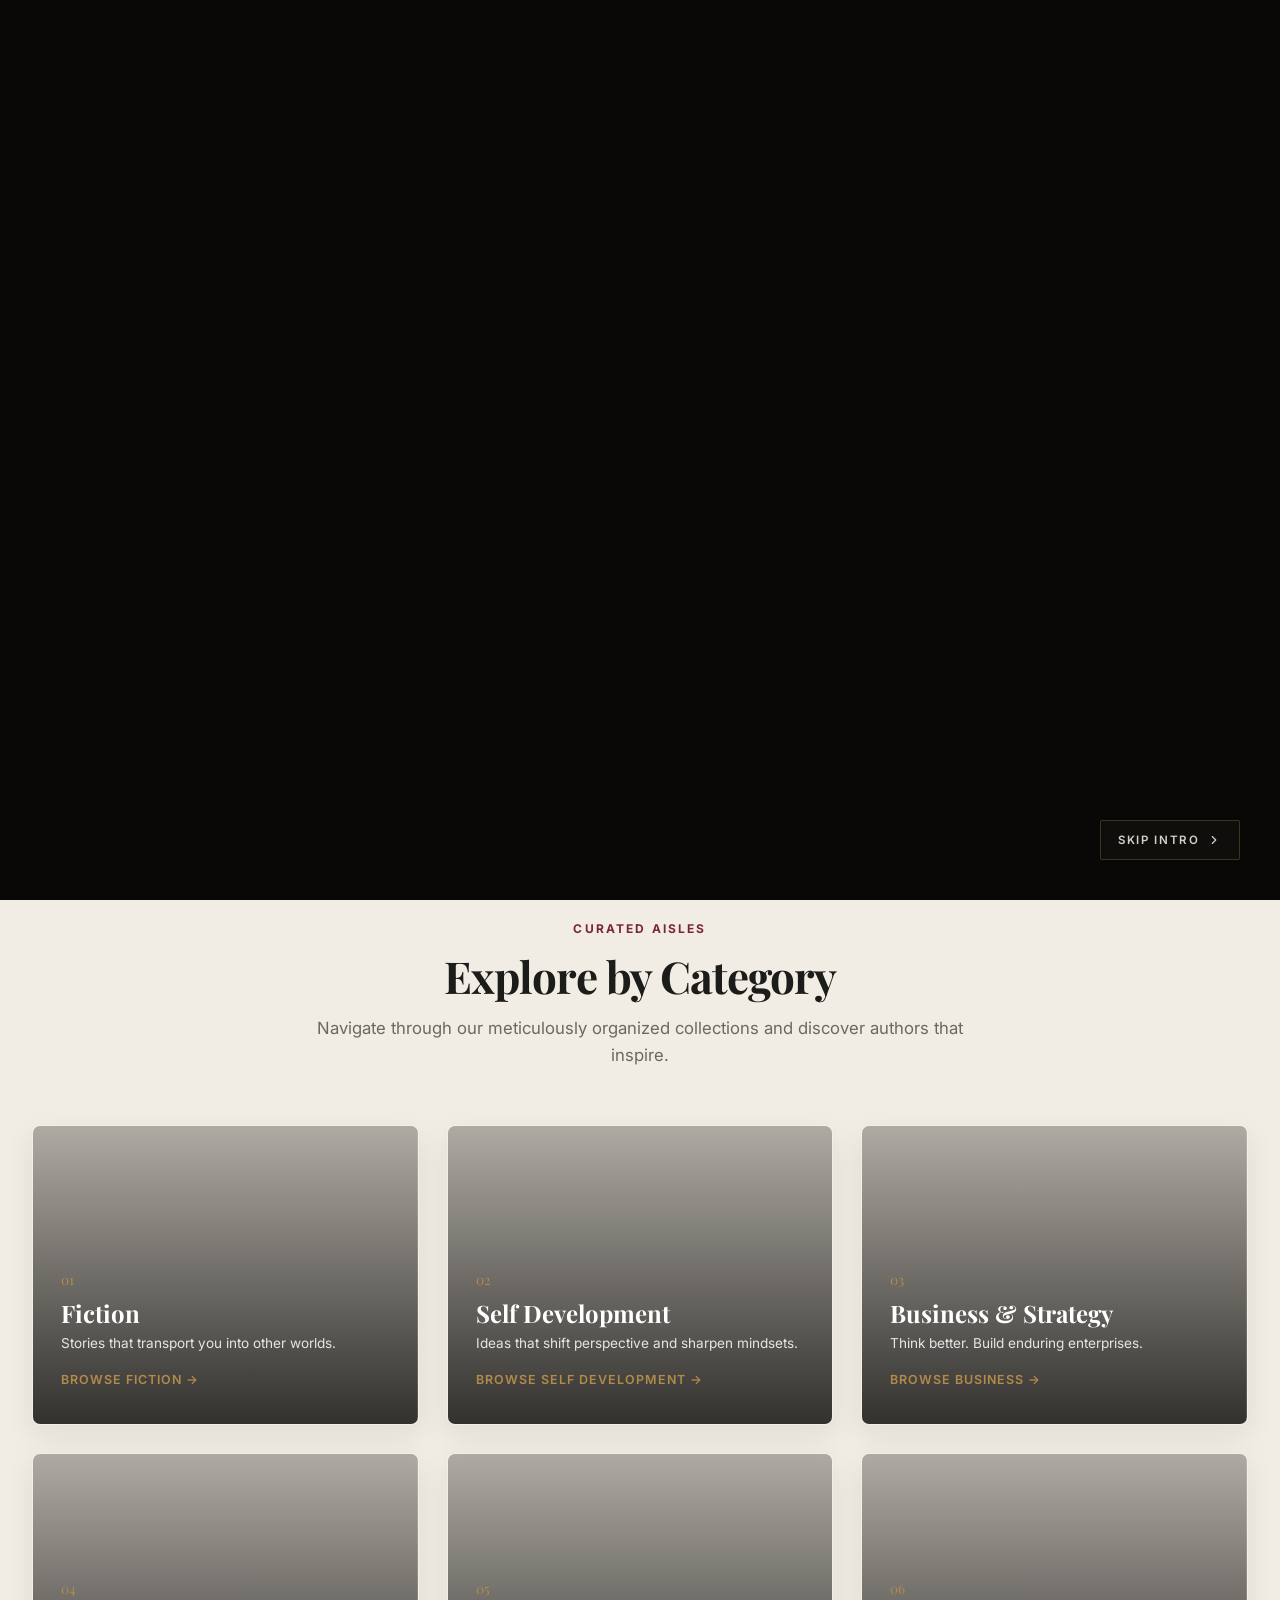
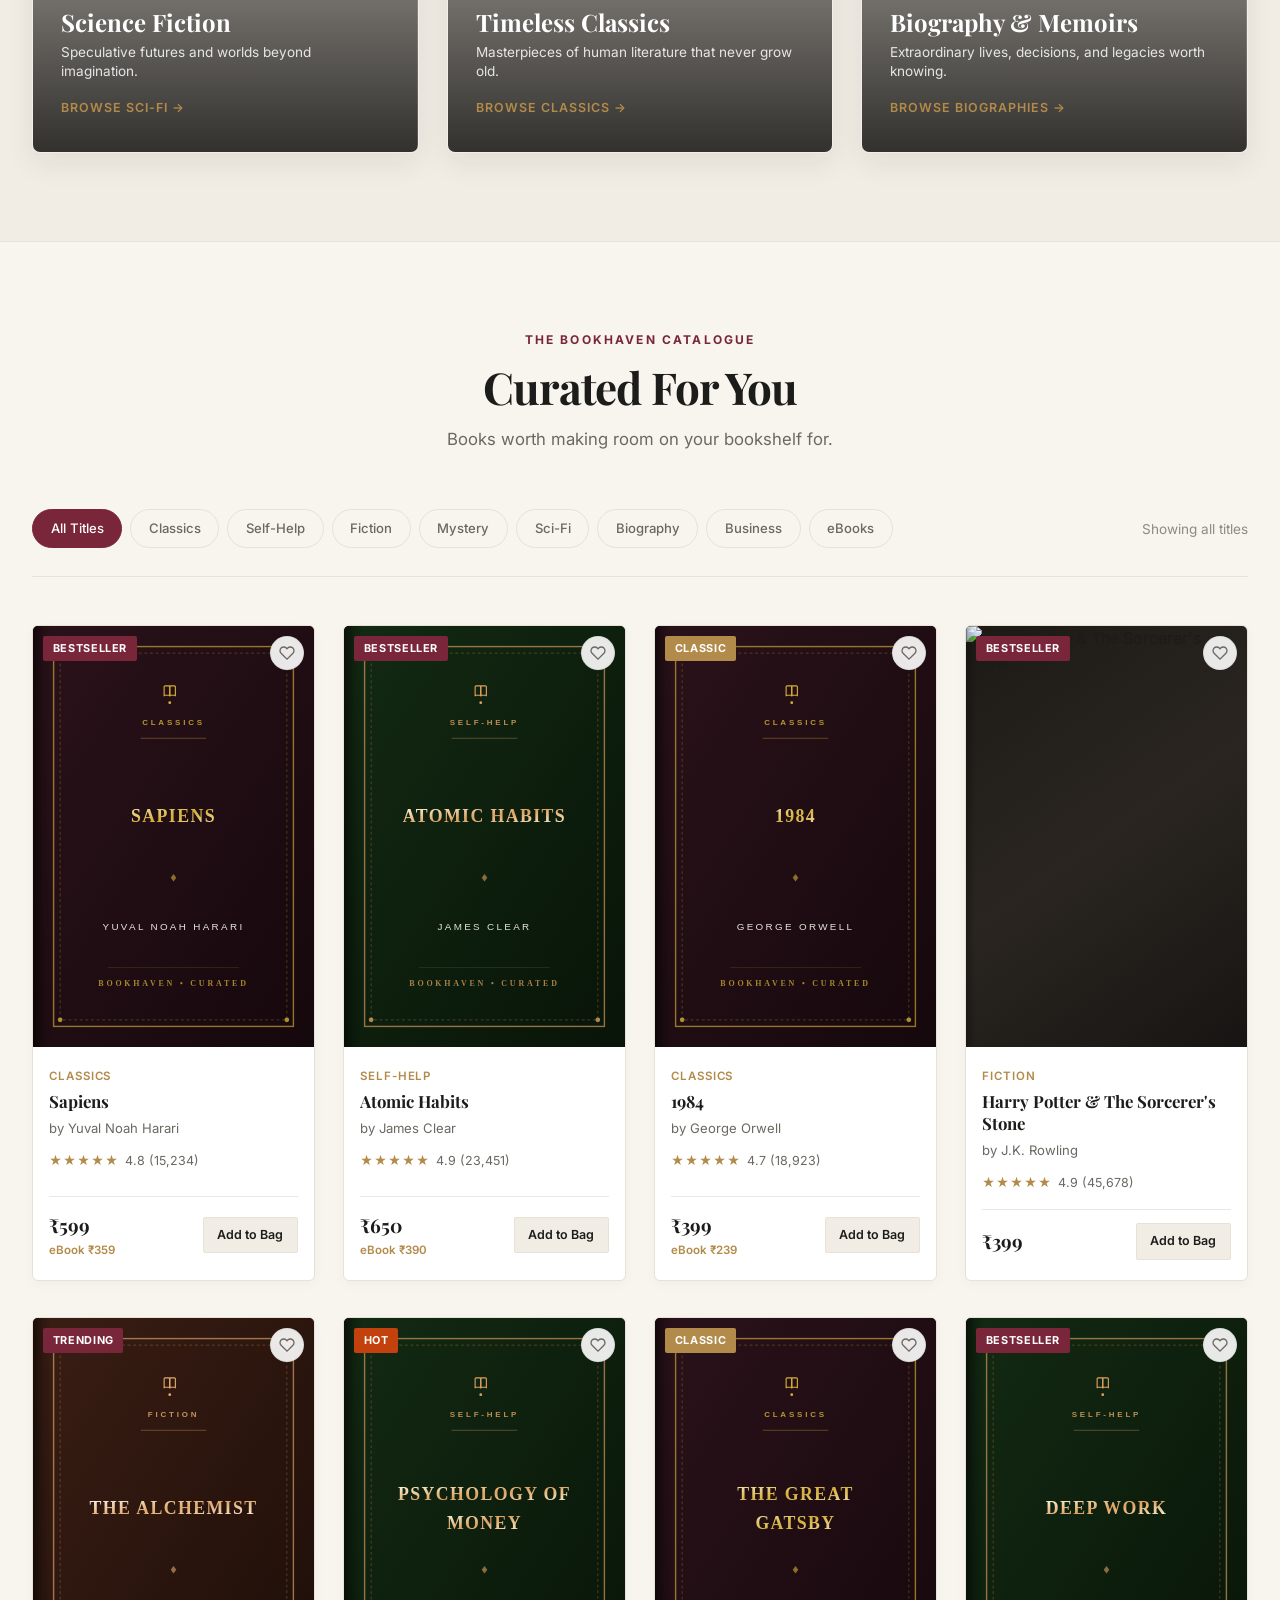
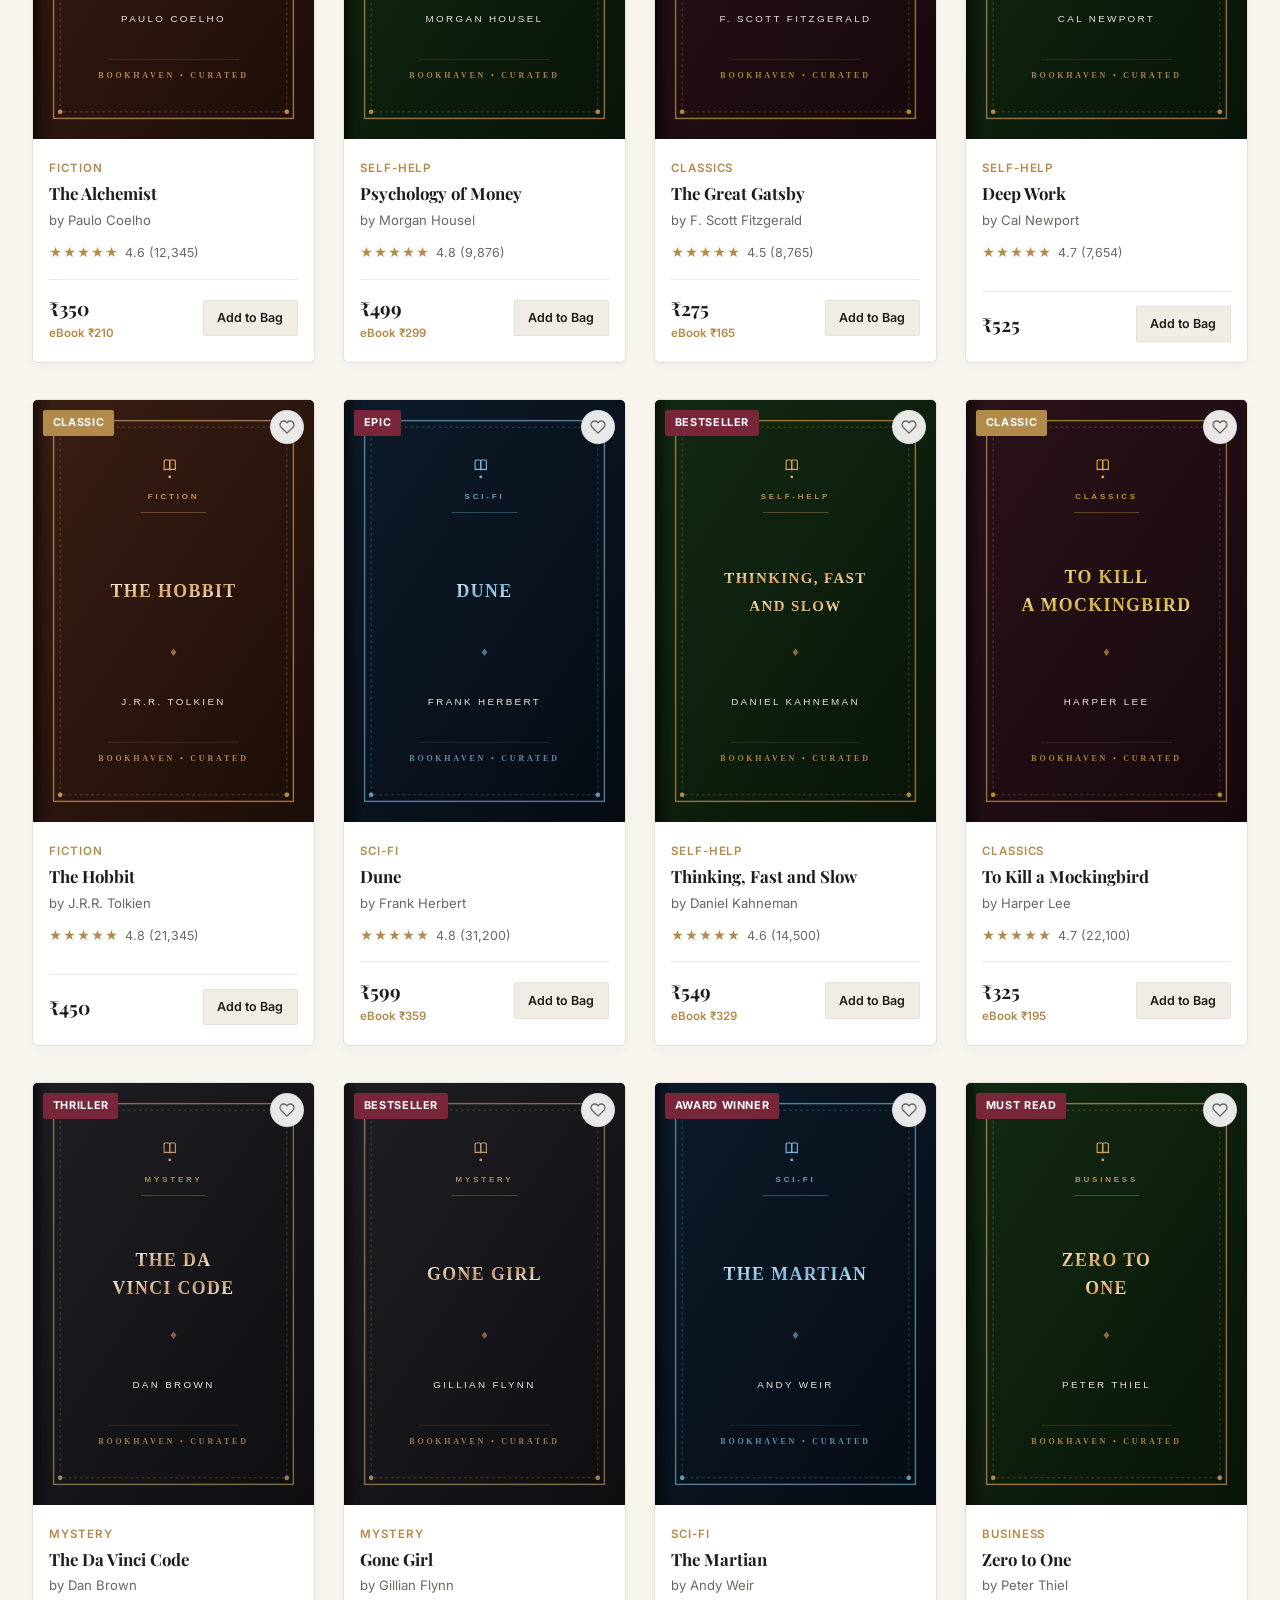
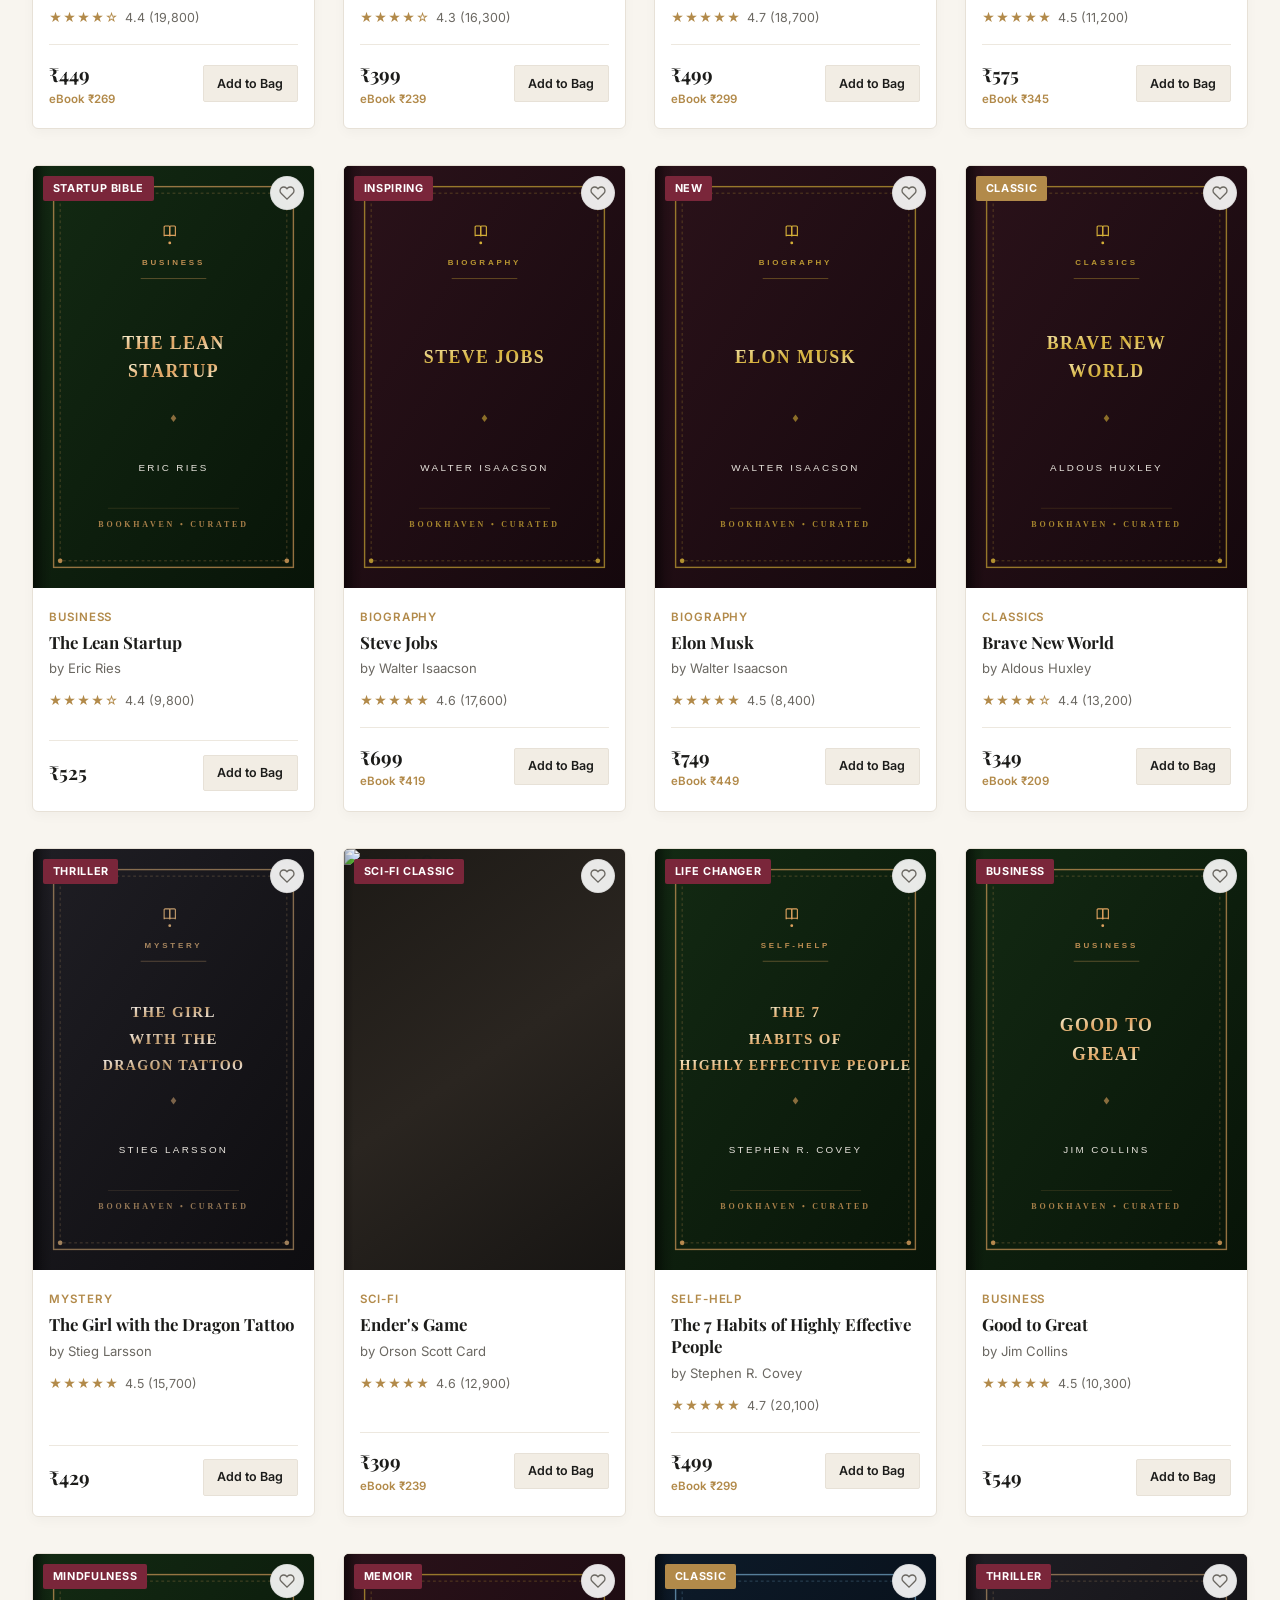
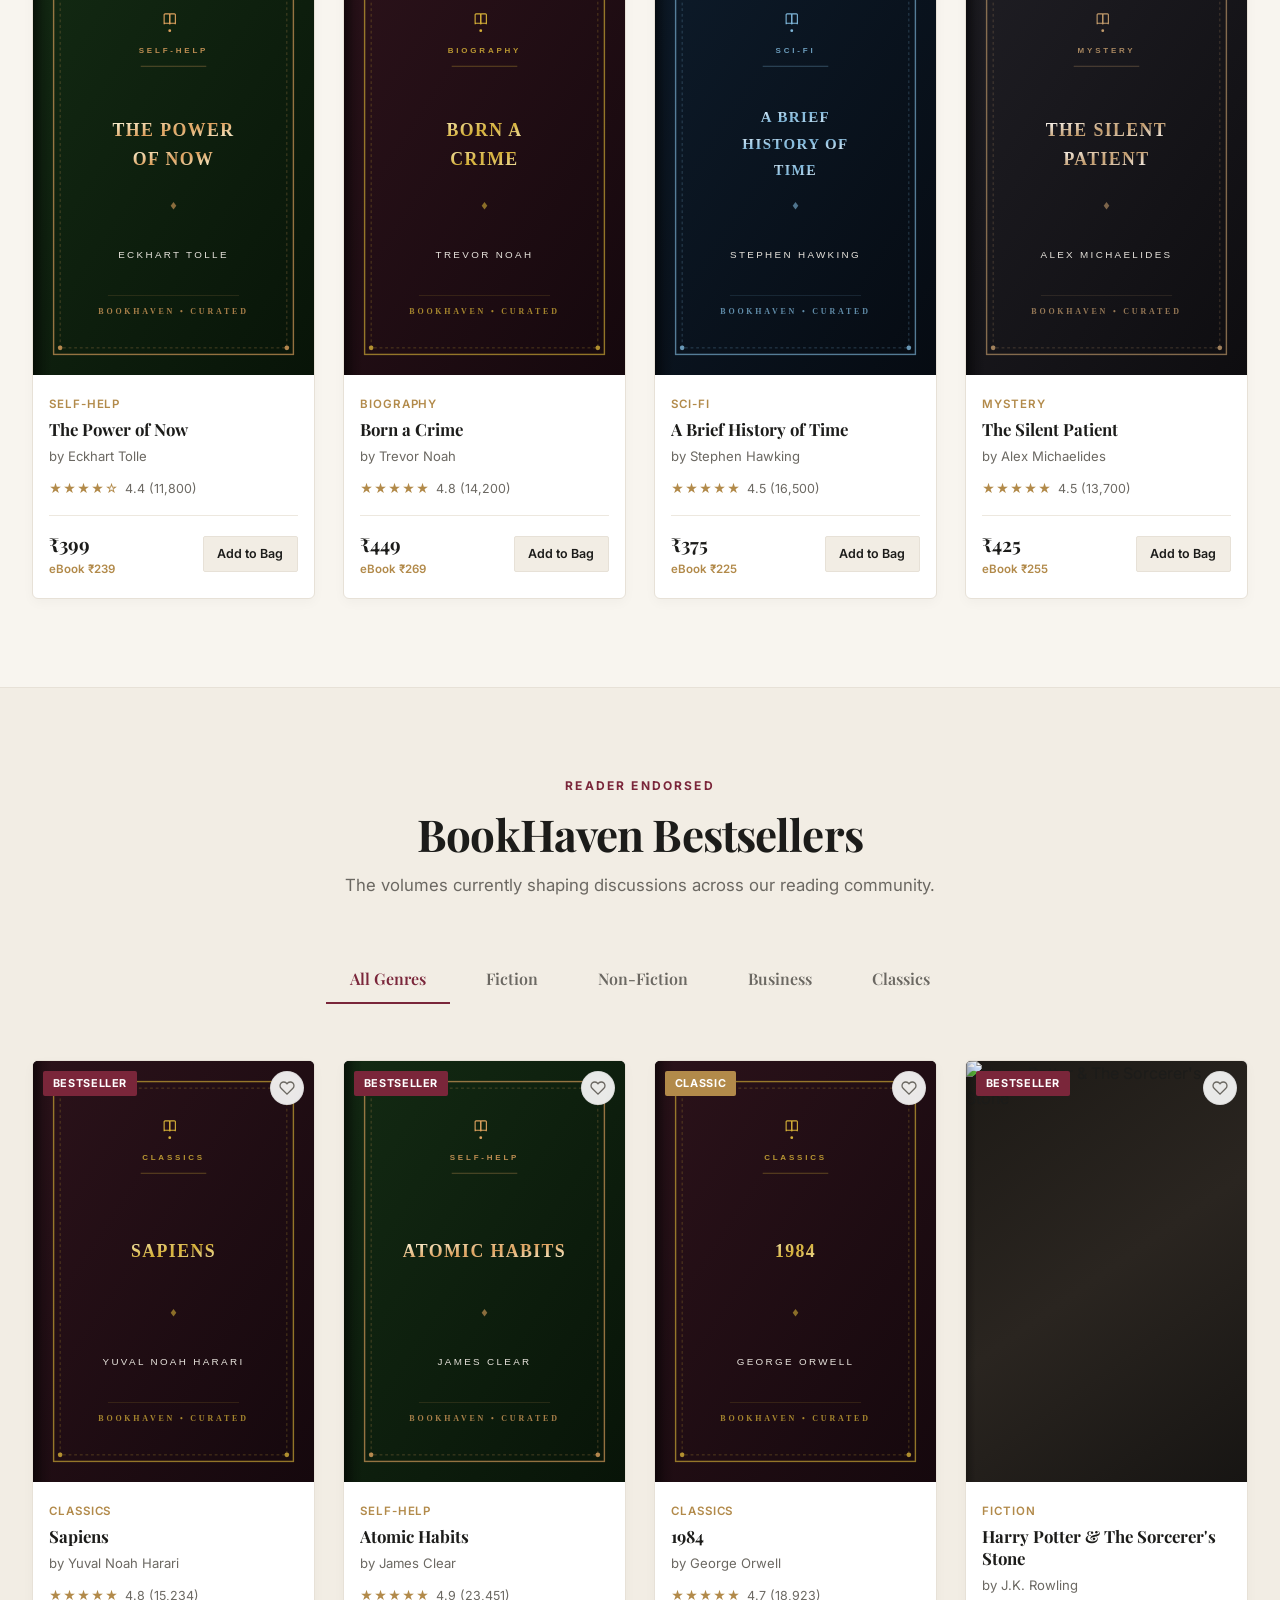
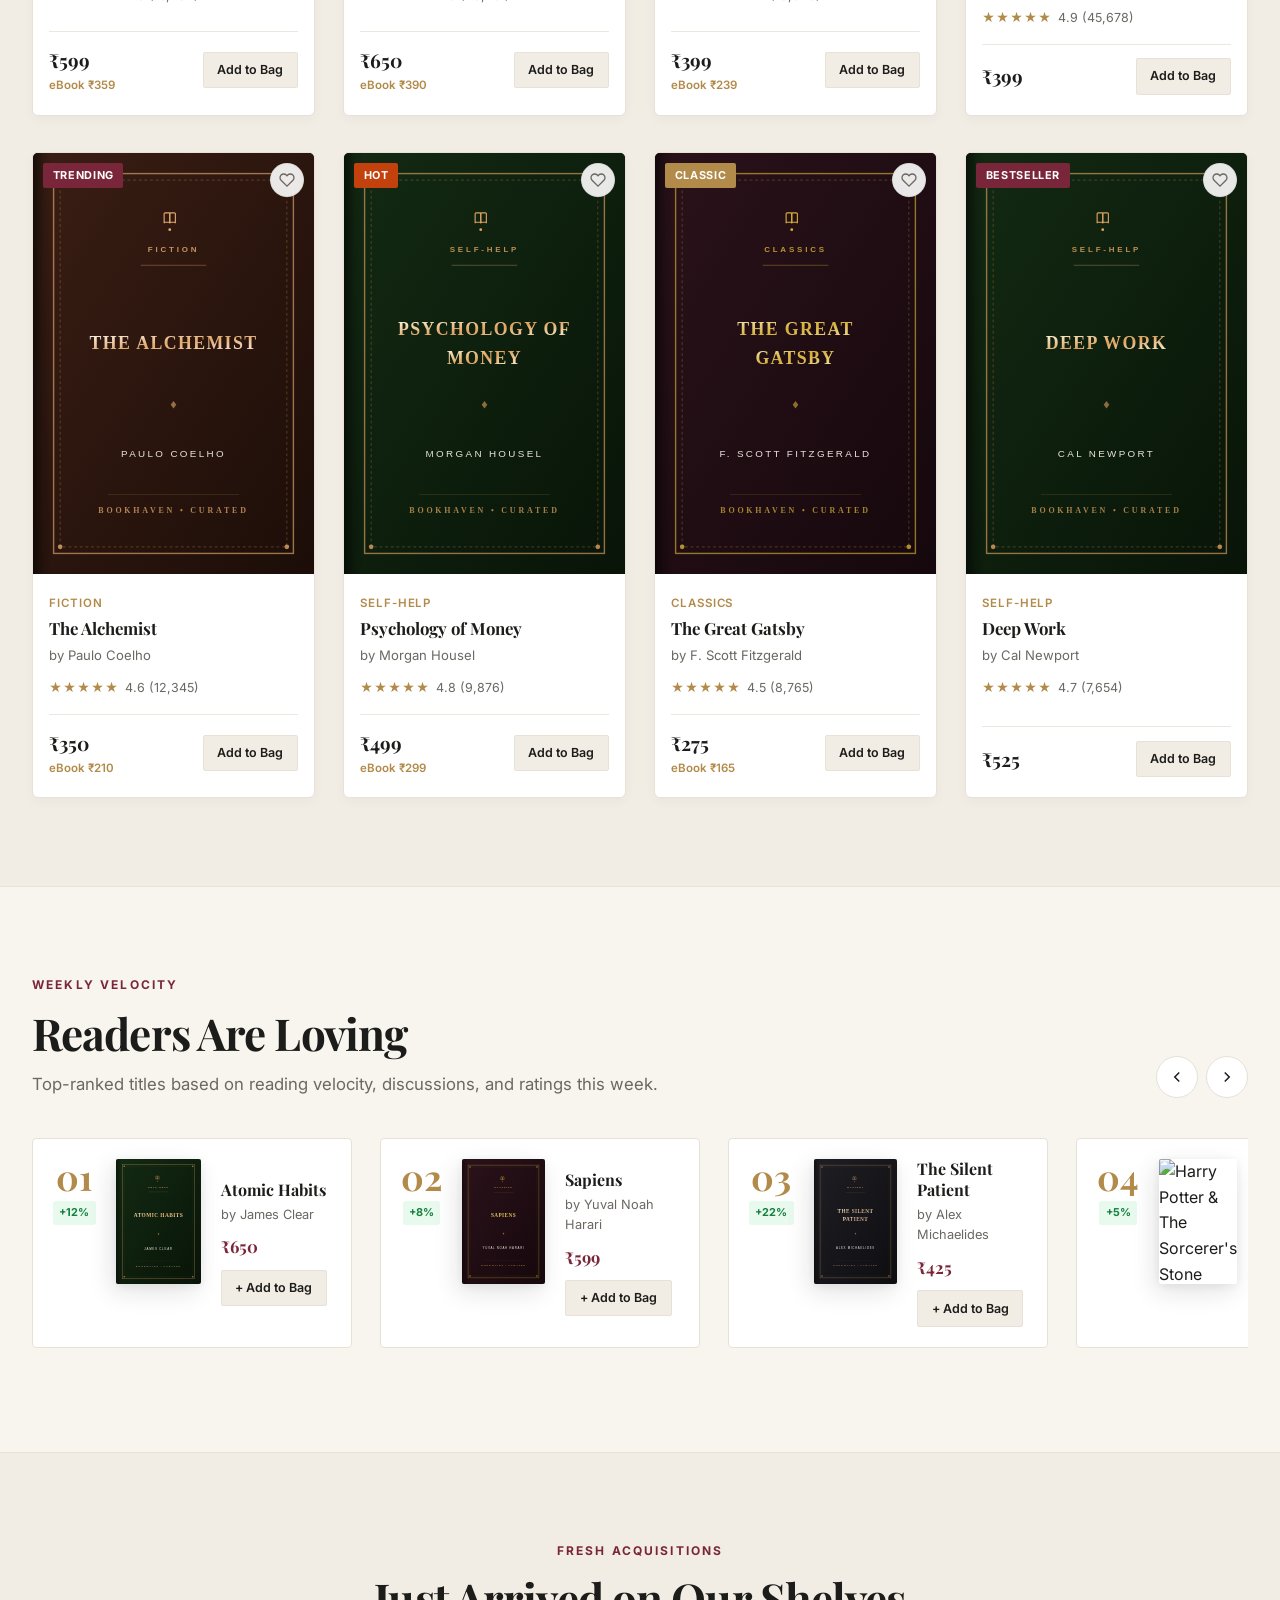
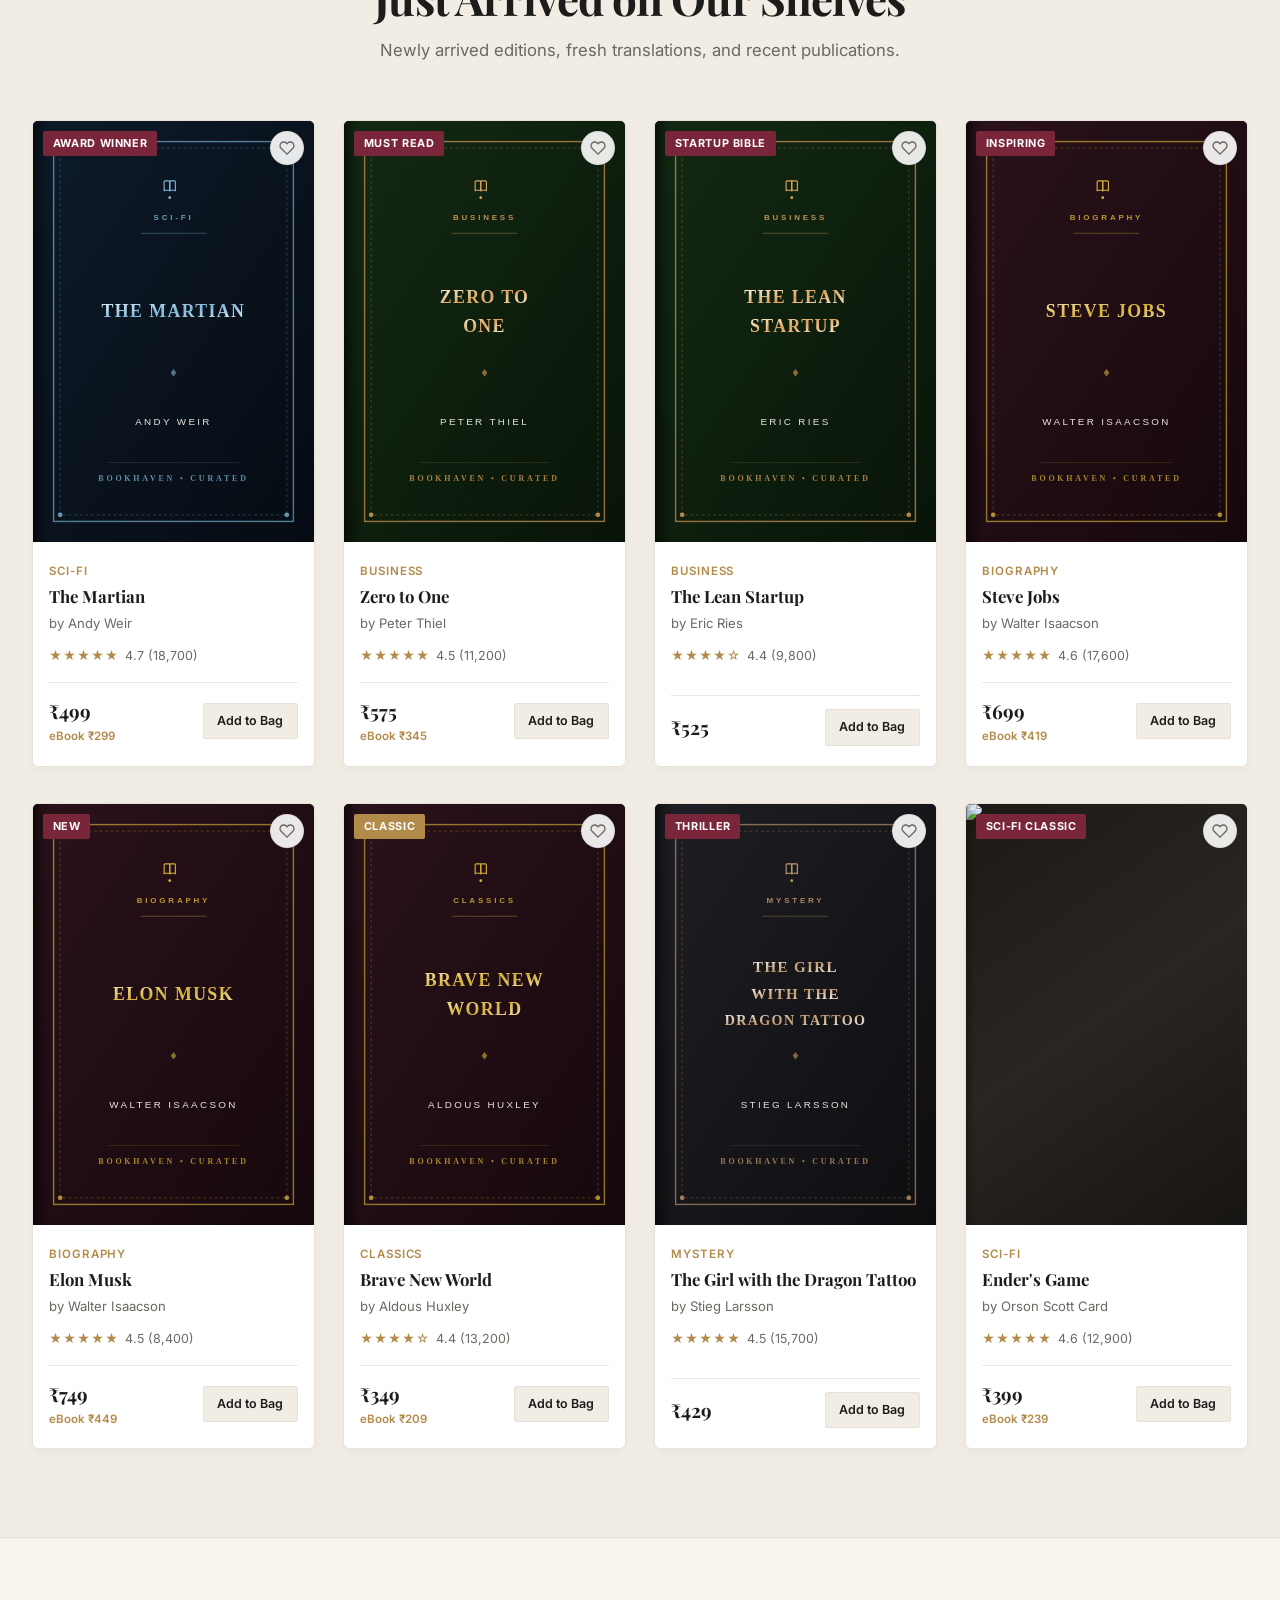
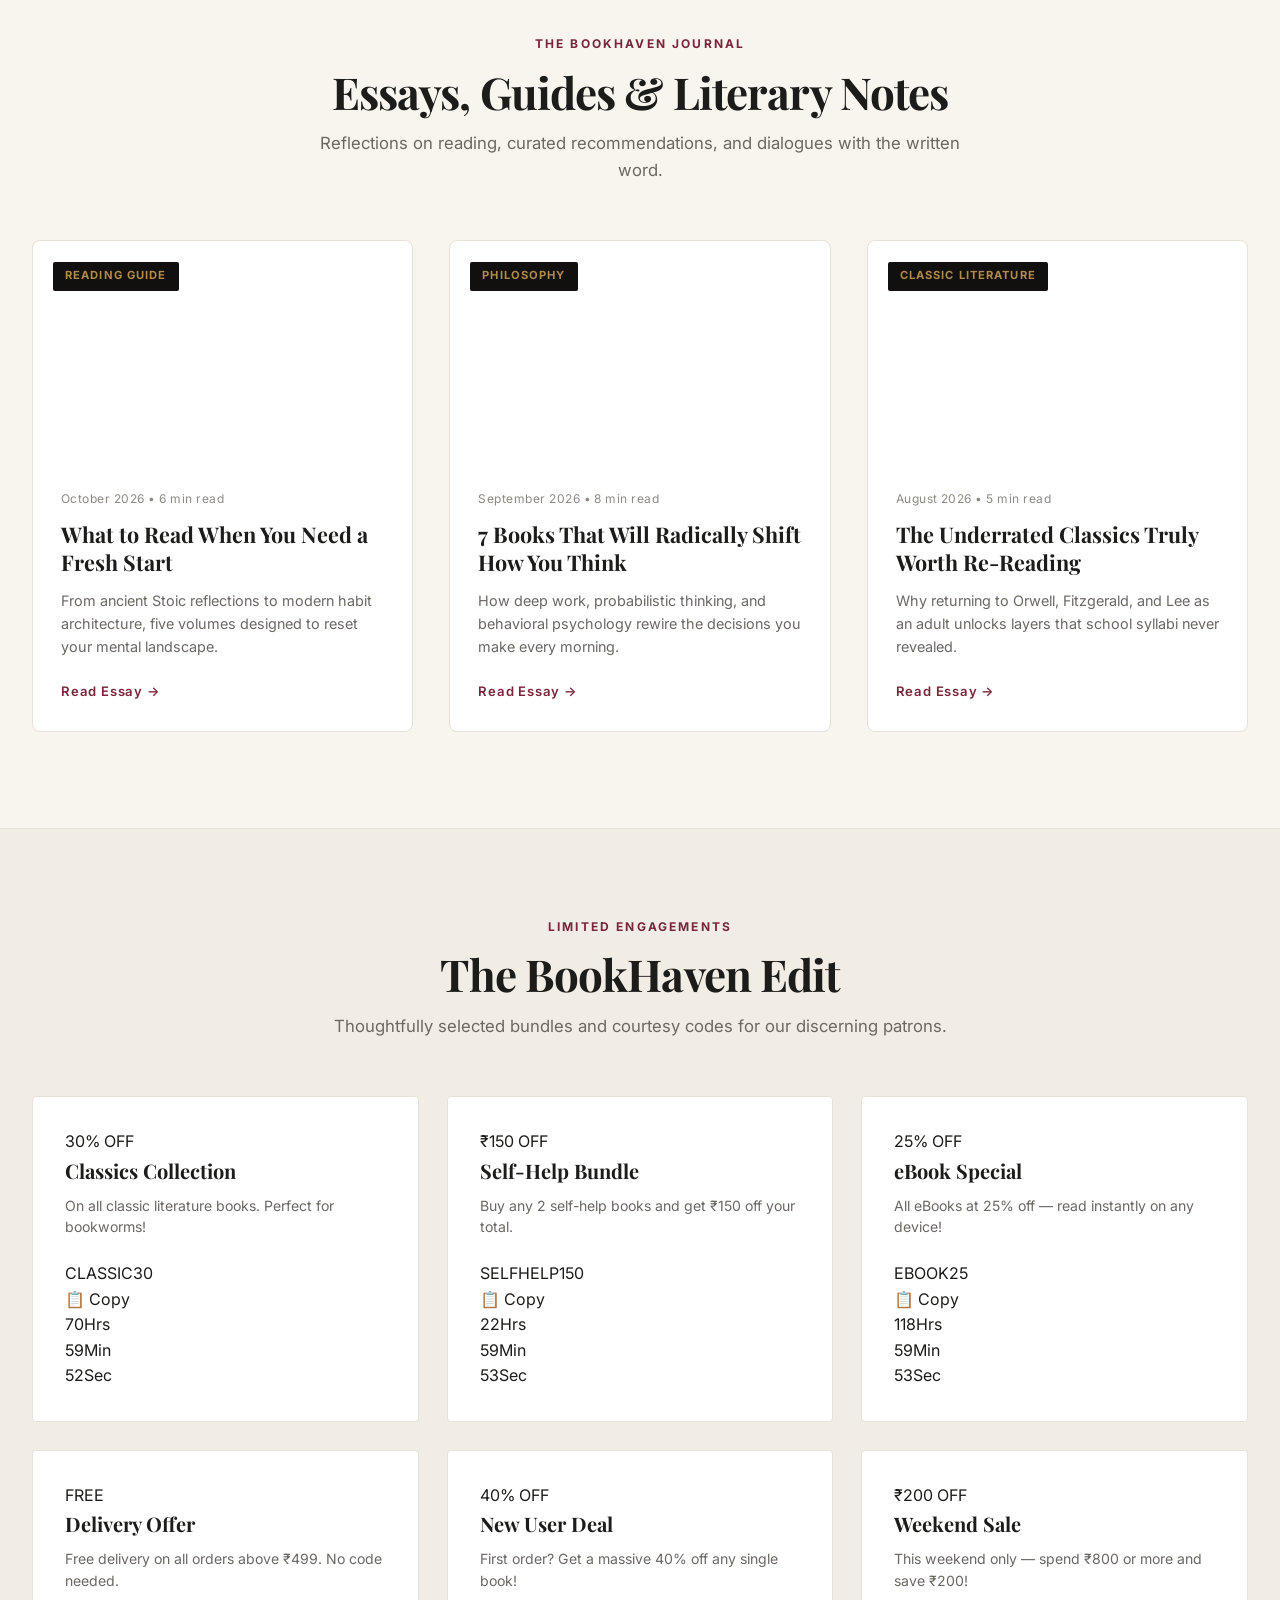
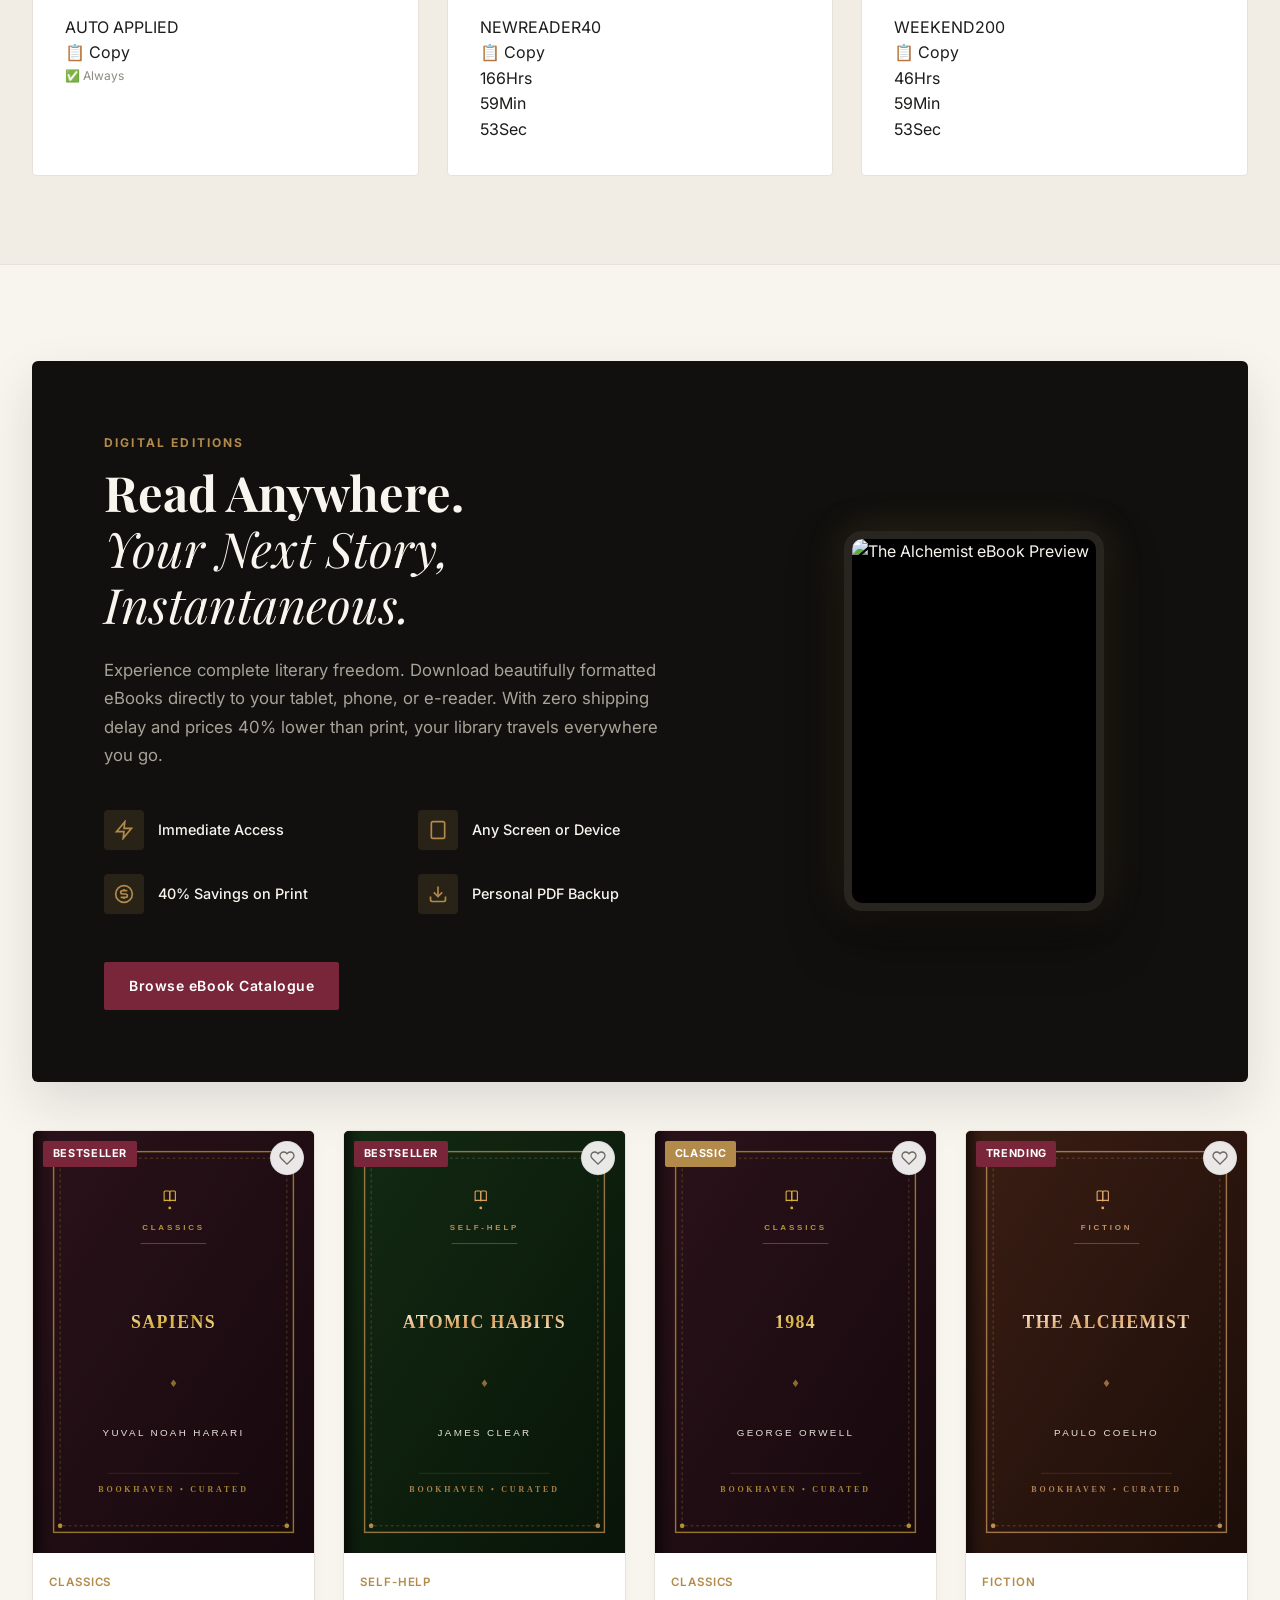
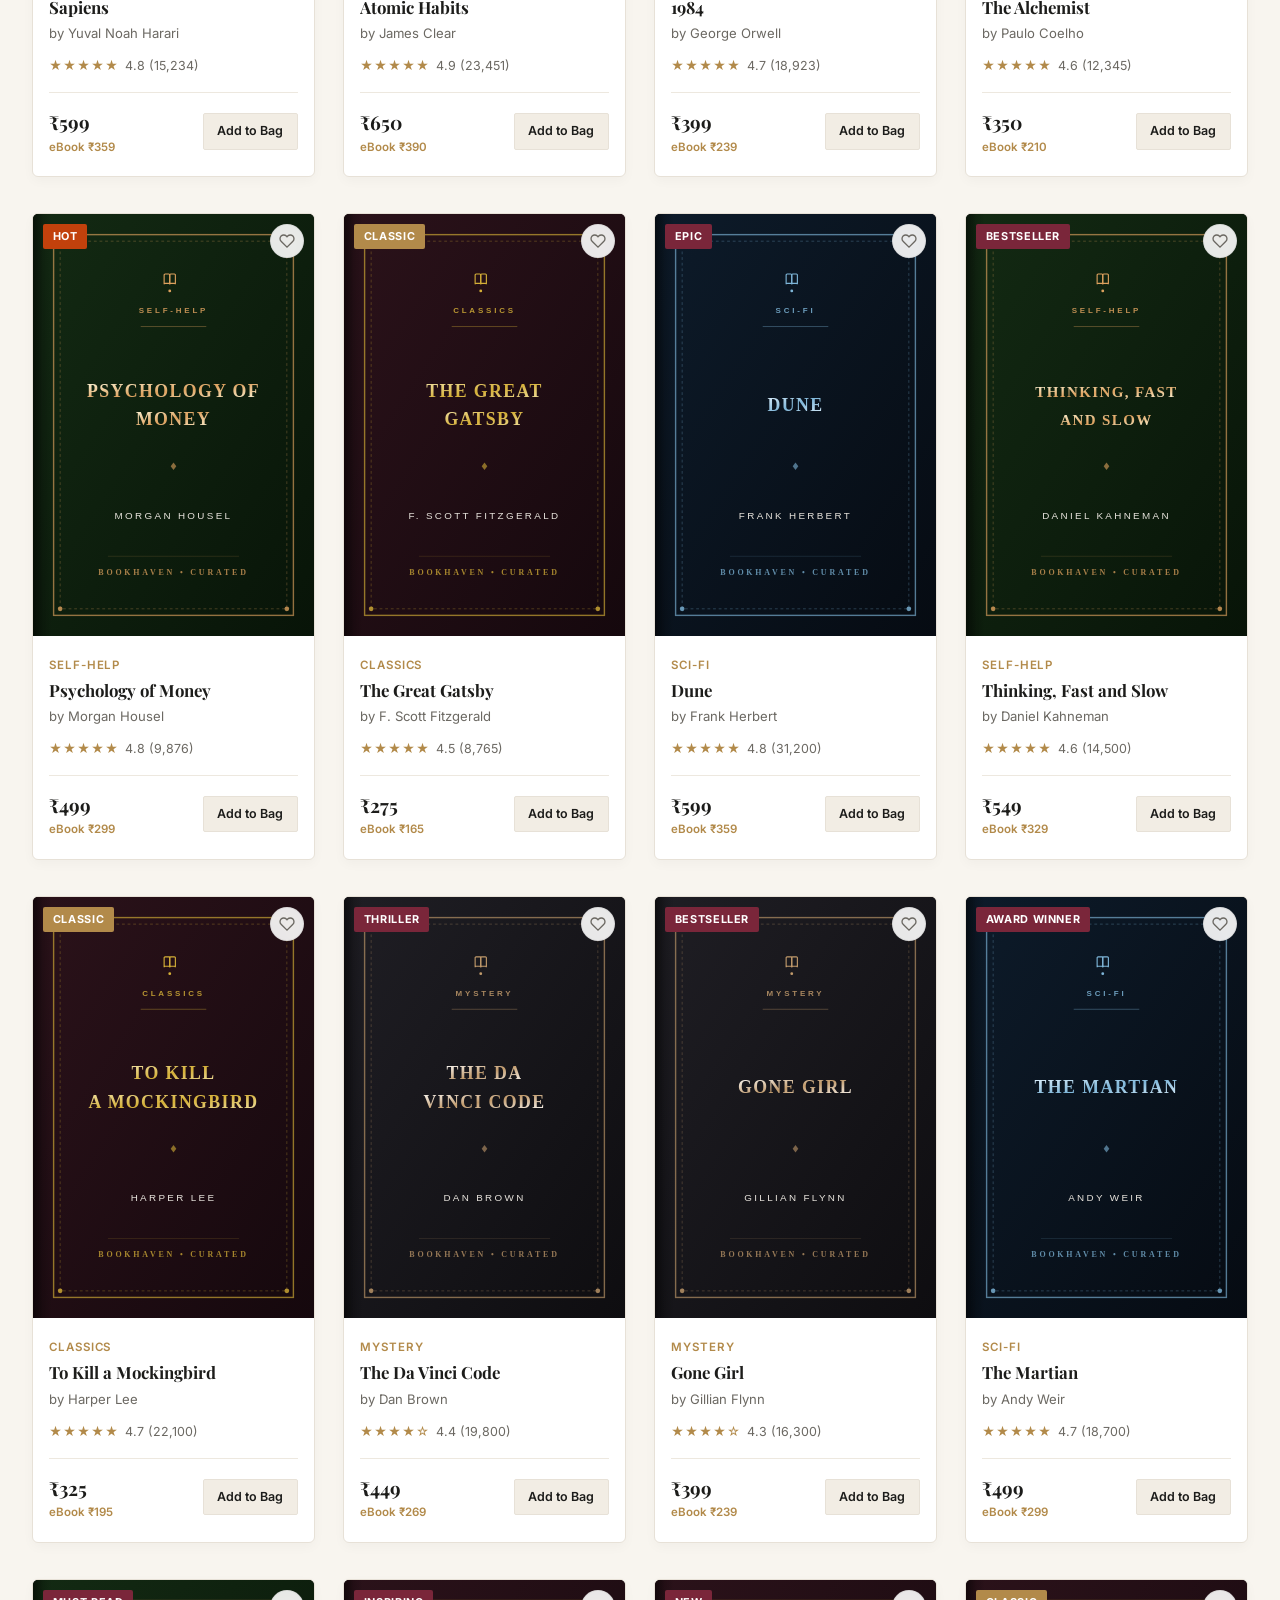
==== commit 20b3c518: "g" ====
--- a/frontend/index.html
+++ b/frontend/index.html
@@ -159,7 +159,7 @@
               <svg width="16" height="16" viewBox="0 0 24 24" fill="none" stroke="currentColor" stroke-width="2"><circle cx="12" cy="12" r="3"></circle><path d="M19.4 15a1.65 1.65 0 0 0 .33 1.82l.06.06a2 2 0 0 1 0 2.83 2 2 0 0 1-2.83 0l-.06-.06a1.65 1.65 0 0 0-1.82-.33 1.65 1.65 0 0 0-1 1.51V21a2 2 0 0 1-2 2 2 2 0 0 1-2-2v-.09A1.65 1.65 0 0 0 9 19.4a1.65 1.65 0 0 0-1.82.33l-.06.06a2 2 0 0 1-2.83 0 2 2 0 0 1 0-2.83l.06-.06a1.65 1.65 0 0 0 .33-1.82 1.65 1.65 0 0 0-1.51-1H3a2 2 0 0 1-2-2 2 2 0 0 1 2-2h.09A1.65 1.65 0 0 0 4.6 9a1.65 1.65 0 0 0-.33-1.82l-.06-.06a2 2 0 0 1 0-2.83 2 2 0 0 1 2.83 0l.06.06a1.65 1.65 0 0 0 1.82.33H9a1.65 1.65 0 0 0 1-1.51V3a2 2 0 0 1 2-2 2 2 0 0 1 2 2v.09a1.65 1.65 0 0 0 1 1.51 1.65 1.65 0 0 0 1.82-.33l.06-.06a2 2 0 0 1 2.83 0 2 2 0 0 1 0 2.83l-.06.06a1.65 1.65 0 0 0-.33 1.82V9a1.65 1.65 0 0 0 1.51 1H21a2 2 0 0 1 2 2 2 2 0 0 1-2 2h-.09a1.65 1.65 0 0 0-1.51 1z"></path></svg>
               <span>Preferences</span>
             </a>
-            <a href="http://127.0.0.1:8000/admin/" class="user-menu-item" id="admin-panel-link" style="display: none;" target="_blank">
+            <a href="/admin/" class="user-menu-item" id="admin-panel-link" style="display: none;" target="_blank">
               <svg width="16" height="16" viewBox="0 0 24 24" fill="none" stroke="currentColor" stroke-width="2"><path d="M12 2L2 7l10 5 10-5-10-5zM2 17l10 5 10-5M2 12l10 5 10-5"></path></svg>
               <span>Admin Console</span>
             </a>
@@ -655,10 +655,10 @@
   <!-- =====================================================================
        EDITORIAL SPLIT AUTHENTICATION MODAL (Part 21)
        ===================================================================== -->
-  <div class="modal auth-modal-editorial" id="login-modal" aria-hidden="true">
+  <div class="modal auth-modal-editorial" id="login-modal" aria-hidden="true" role="dialog" aria-modal="true" aria-labelledby="auth-title">
     <div class="modal-backdrop" data-close-modal></div>
     <div class="modal-content auth-modal-content">
-      <button class="close-modal" data-close-modal aria-label="Close dialog">&times;</button>
+      <button class="close-modal" id="login-close-btn" data-close-modal aria-label="Close dialog">&times;</button>
       
       <div class="auth-split-grid">
         <!-- Editorial Visual Side -->
@@ -683,22 +683,25 @@
             <div class="section-kicker">PATRON ACCESS</div>
             <h2 class="modal-title" id="auth-title">Welcome to BookHaven</h2>
             <p class="modal-subtitle">Sign in to manage your reading wishlist, order tracking, and library.</p>
+            <div class="form-error-msg general-error" id="error-auth-general" style="display:none;"></div>
           </div>
 
           <!-- Sign In Form -->
-          <form class="auth-form" id="login-form">
+          <form class="auth-form" id="login-form" novalidate>
             <div class="form-group">
               <label class="form-label" for="login-email">Email Address</label>
-              <input type="email" class="form-input" id="login-email" placeholder="name@example.com" required />
+              <input type="email" class="form-input" id="login-email" placeholder="name@example.com" autocomplete="email" required />
+              <div class="form-error-msg" id="error-login-email"></div>
             </div>
             <div class="form-group">
               <div class="form-label-split">
                 <label class="form-label" for="login-password">Password</label>
                 <a href="#" id="forgot-link" class="forgot-link">Forgot password?</a>
               </div>
-              <input type="password" class="form-input" id="login-password" placeholder="••••••••" required />
-            </div>
-            <button type="submit" class="btn btn-editorial-primary btn-full">Sign In to Library</button>
+              <input type="password" class="form-input" id="login-password" placeholder="••••••••" autocomplete="current-password" required />
+              <div class="form-error-msg" id="error-login-password"></div>
+            </div>
+            <button type="submit" class="btn btn-editorial-primary btn-full" id="login-submit-btn">Sign In to Library</button>
             <div class="divider"><span>or continue with</span></div>
             <div id="google-login-container" style="display:flex;justify-content:center;margin-top:0.5rem;"></div>
             <div class="create-account-link">
@@ -708,24 +711,28 @@
           </form>
 
           <!-- Signup Form -->
-          <form class="auth-form" id="signup-form" style="display:none;">
+          <form class="auth-form" id="signup-form" style="display:none;" novalidate>
             <div class="form-group">
               <label class="form-label" for="signup-name">Full Name</label>
-              <input type="text" class="form-input" id="signup-name" placeholder="Jane Reader" required />
+              <input type="text" class="form-input" id="signup-name" placeholder="Jane Reader" autocomplete="name" required />
+              <div class="form-error-msg" id="error-signup-name"></div>
             </div>
             <div class="form-group">
               <label class="form-label" for="signup-email">Email Address</label>
-              <input type="email" class="form-input" id="signup-email" placeholder="you@example.com" required />
+              <input type="email" class="form-input" id="signup-email" placeholder="you@example.com" autocomplete="email" required />
+              <div class="form-error-msg" id="error-signup-email"></div>
             </div>
             <div class="form-group">
               <label class="form-label" for="signup-password">Password</label>
-              <input type="password" class="form-input" id="signup-password" placeholder="Minimum 8 characters" minlength="8" required />
+              <input type="password" class="form-input" id="signup-password" placeholder="Minimum 8 characters" autocomplete="new-password" minlength="8" required />
+              <div class="form-error-msg" id="error-signup-password"></div>
             </div>
             <div class="form-group">
               <label class="form-label" for="signup-confirm">Confirm Password</label>
-              <input type="password" class="form-input" id="signup-confirm" placeholder="Re-enter password" required />
-            </div>
-            <button type="submit" class="btn btn-editorial-primary btn-full">Create Account</button>
+              <input type="password" class="form-input" id="signup-confirm" placeholder="Re-enter password" autocomplete="new-password" required />
+              <div class="form-error-msg" id="error-signup-confirm"></div>
+            </div>
+            <button type="submit" class="btn btn-editorial-primary btn-full" id="signup-submit-btn">Create Account</button>
             <div class="divider"><span>or sign up with</span></div>
             <div id="google-signup-container" style="display:flex;justify-content:center;margin-top:0.5rem;"></div>
             <div class="create-account-link">
@@ -831,10 +838,10 @@
   </div>
 
   <!-- Quick View Modal -->
-  <div class="modal" id="quick-view-modal" aria-hidden="true">
+  <div class="modal" id="quick-view-modal" aria-hidden="true" role="dialog" aria-modal="true" aria-labelledby="qv-title">
     <div class="modal-backdrop" data-close-modal></div>
     <div class="modal-content quick-view-modal-content">
-      <button class="close-modal" id="quick-view-close-btn">&times;</button>
+      <button class="close-modal" id="quick-view-close-btn" data-close-modal aria-label="Close Quick View dialog">&times;</button>
       <div id="quick-view-body"></div>
     </div>
   </div>
--- a/frontend/styles.css
+++ b/frontend/styles.css
@@ -2438,11 +2438,54 @@
   font-size: 1.75rem;
   color: var(--text-muted);
   line-height: 1;
-  transition: color var(--transition-fast);
+  transition: all var(--transition-fast);
+  z-index: 100;
+  pointer-events: auto;
+  cursor: pointer;
+  background: rgba(255, 255, 255, 0.9);
+  border: 1px solid var(--border-color);
+  width: 36px;
+  height: 36px;
+  border-radius: 50%;
+  display: flex;
+  align-items: center;
+  justify-content: center;
+  box-shadow: 0 2px 8px rgba(0, 0, 0, 0.08);
 }
 
 .close-modal:hover {
   color: var(--text-primary);
+  background: #FFF;
+  border-color: var(--text-primary);
+  transform: rotate(90deg);
+}
+
+/* Inline form validation messages */
+.form-input.input-error {
+  border-color: #dc2626 !important;
+  background-color: #fffbfb !important;
+  box-shadow: 0 0 0 2px rgba(220, 38, 38, 0.15) !important;
+}
+
+.form-error-msg {
+  color: #dc2626;
+  font-size: 0.76rem;
+  font-weight: 500;
+  margin-top: 0.35rem;
+  line-height: 1.3;
+  display: none;
+}
+
+.form-error-msg.visible {
+  display: block;
+}
+
+.form-error-msg.general-error {
+  padding: 0.65rem 0.9rem;
+  background-color: #fef2f2;
+  border: 1px solid #fecaca;
+  border-radius: 4px;
+  margin-bottom: 1rem;
 }
 
 /* Split Auth Modal */
@@ -2450,6 +2493,14 @@
   max-width: 860px;
   padding: 0;
   overflow: hidden;
+  position: relative;
+}
+
+.auth-modal-content #login-close-btn {
+  position: absolute;
+  top: 1.25rem;
+  right: 1.25rem;
+  z-index: 100;
 }
 
 .auth-split-grid {
@@ -3072,8 +3123,67 @@
   color: var(--text-primary);
 }
 
-.single-format .qv-fmt-toggle {
-  max-width: 250px;
+/* Quantity Selector */
+.qv-qty-row {
+  display: flex;
+  align-items: center;
+  gap: 1.25rem;
+  margin-bottom: 1.5rem;
+}
+
+.qv-qty-label {
+  font-size: 0.75rem;
+  font-weight: 700;
+  color: var(--text-muted);
+  text-transform: uppercase;
+  letter-spacing: 0.08em;
+}
+
+.qv-qty-controls {
+  display: inline-flex;
+  align-items: center;
+  border: 1px solid var(--border-color);
+  border-radius: 4px;
+  background-color: var(--bg-card);
+  overflow: hidden;
+}
+
+.qv-qty-btn {
+  background: none;
+  border: none;
+  width: 36px;
+  height: 36px;
+  display: flex;
+  align-items: center;
+  justify-content: center;
+  font-size: 1.1rem;
+  font-weight: 600;
+  color: var(--text-primary);
+  cursor: pointer;
+  transition: all var(--transition-fast);
+}
+
+.qv-qty-btn:hover {
+  background-color: var(--accent-gold-subtle);
+  color: var(--accent-burgundy);
+}
+
+.qv-qty-input {
+  width: 42px;
+  text-align: center;
+  font-size: 0.95rem;
+  font-weight: 600;
+  color: var(--text-primary);
+  border: none;
+  background: transparent;
+  padding: 0;
+  -moz-appearance: textfield;
+}
+
+.qv-qty-input::-webkit-outer-spin-button,
+.qv-qty-input::-webkit-inner-spin-button {
+  -webkit-appearance: none;
+  margin: 0;
 }
 
 /* CTA Button */
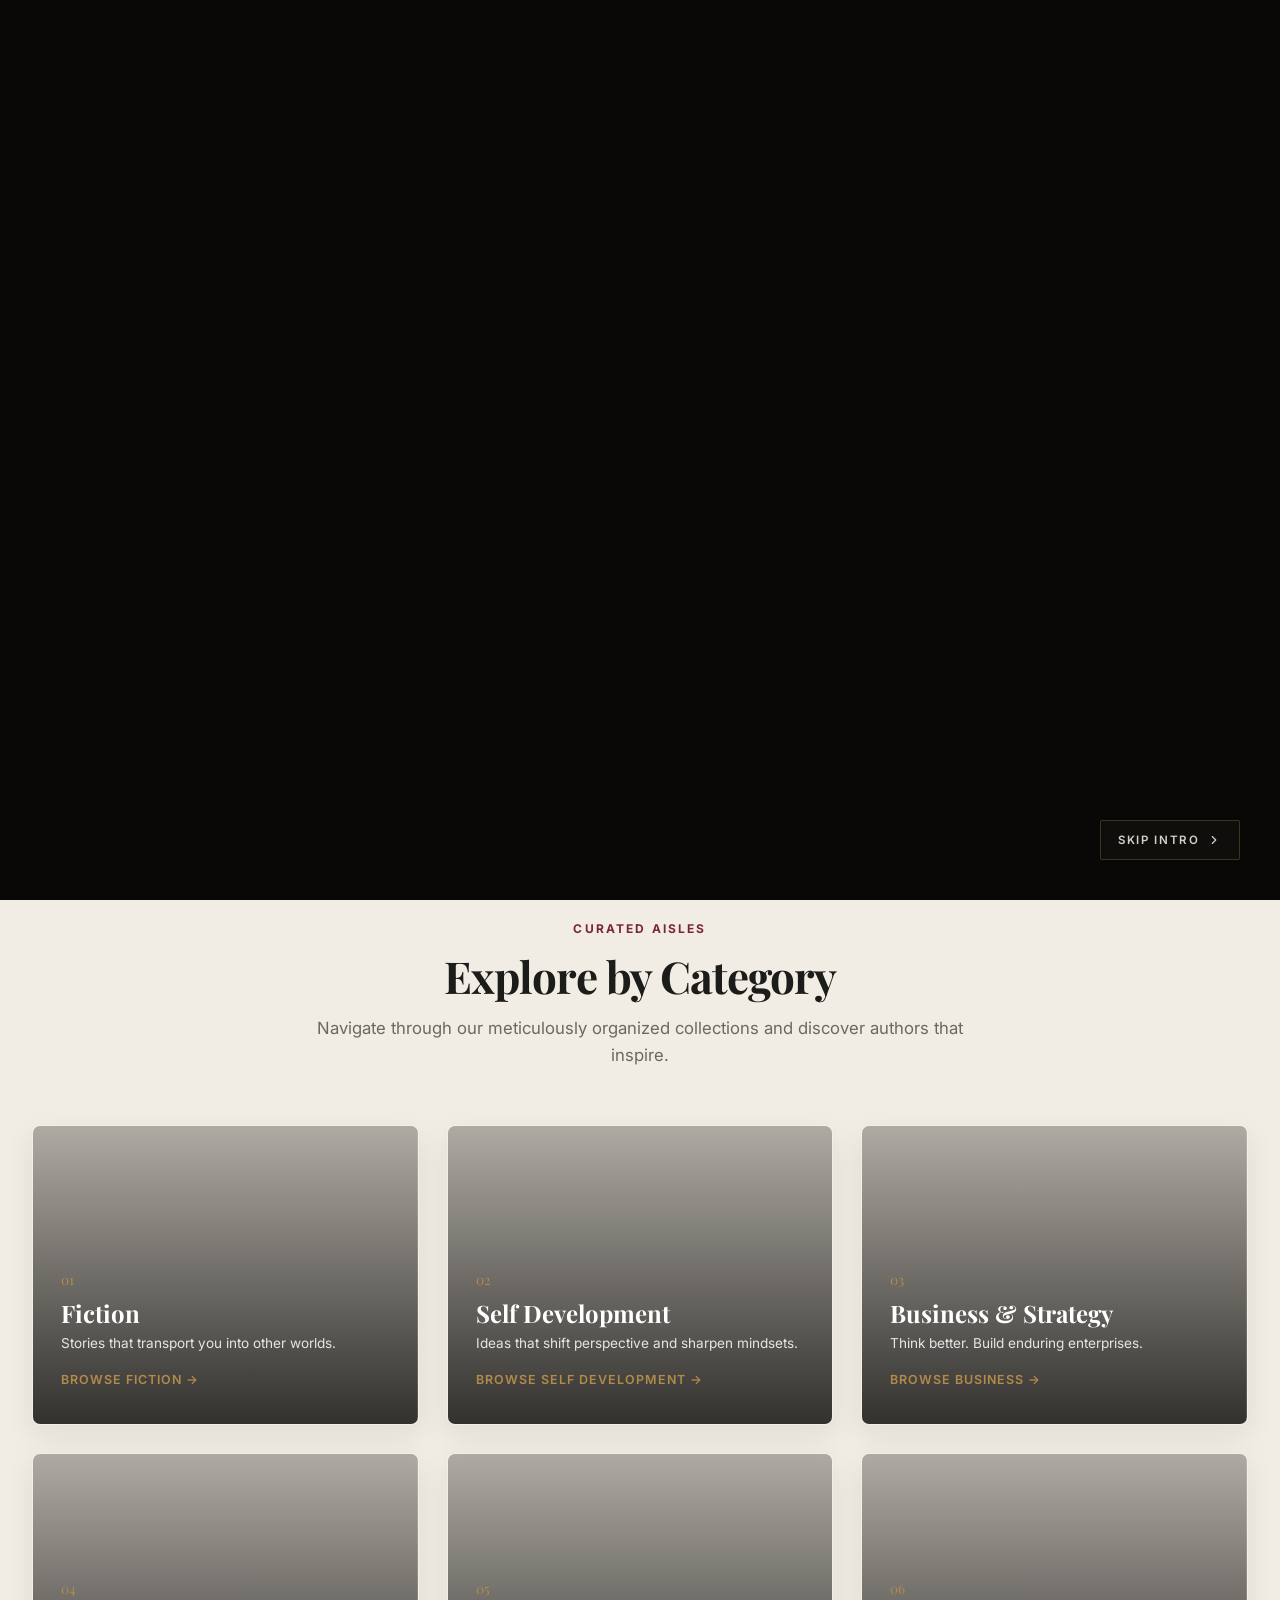
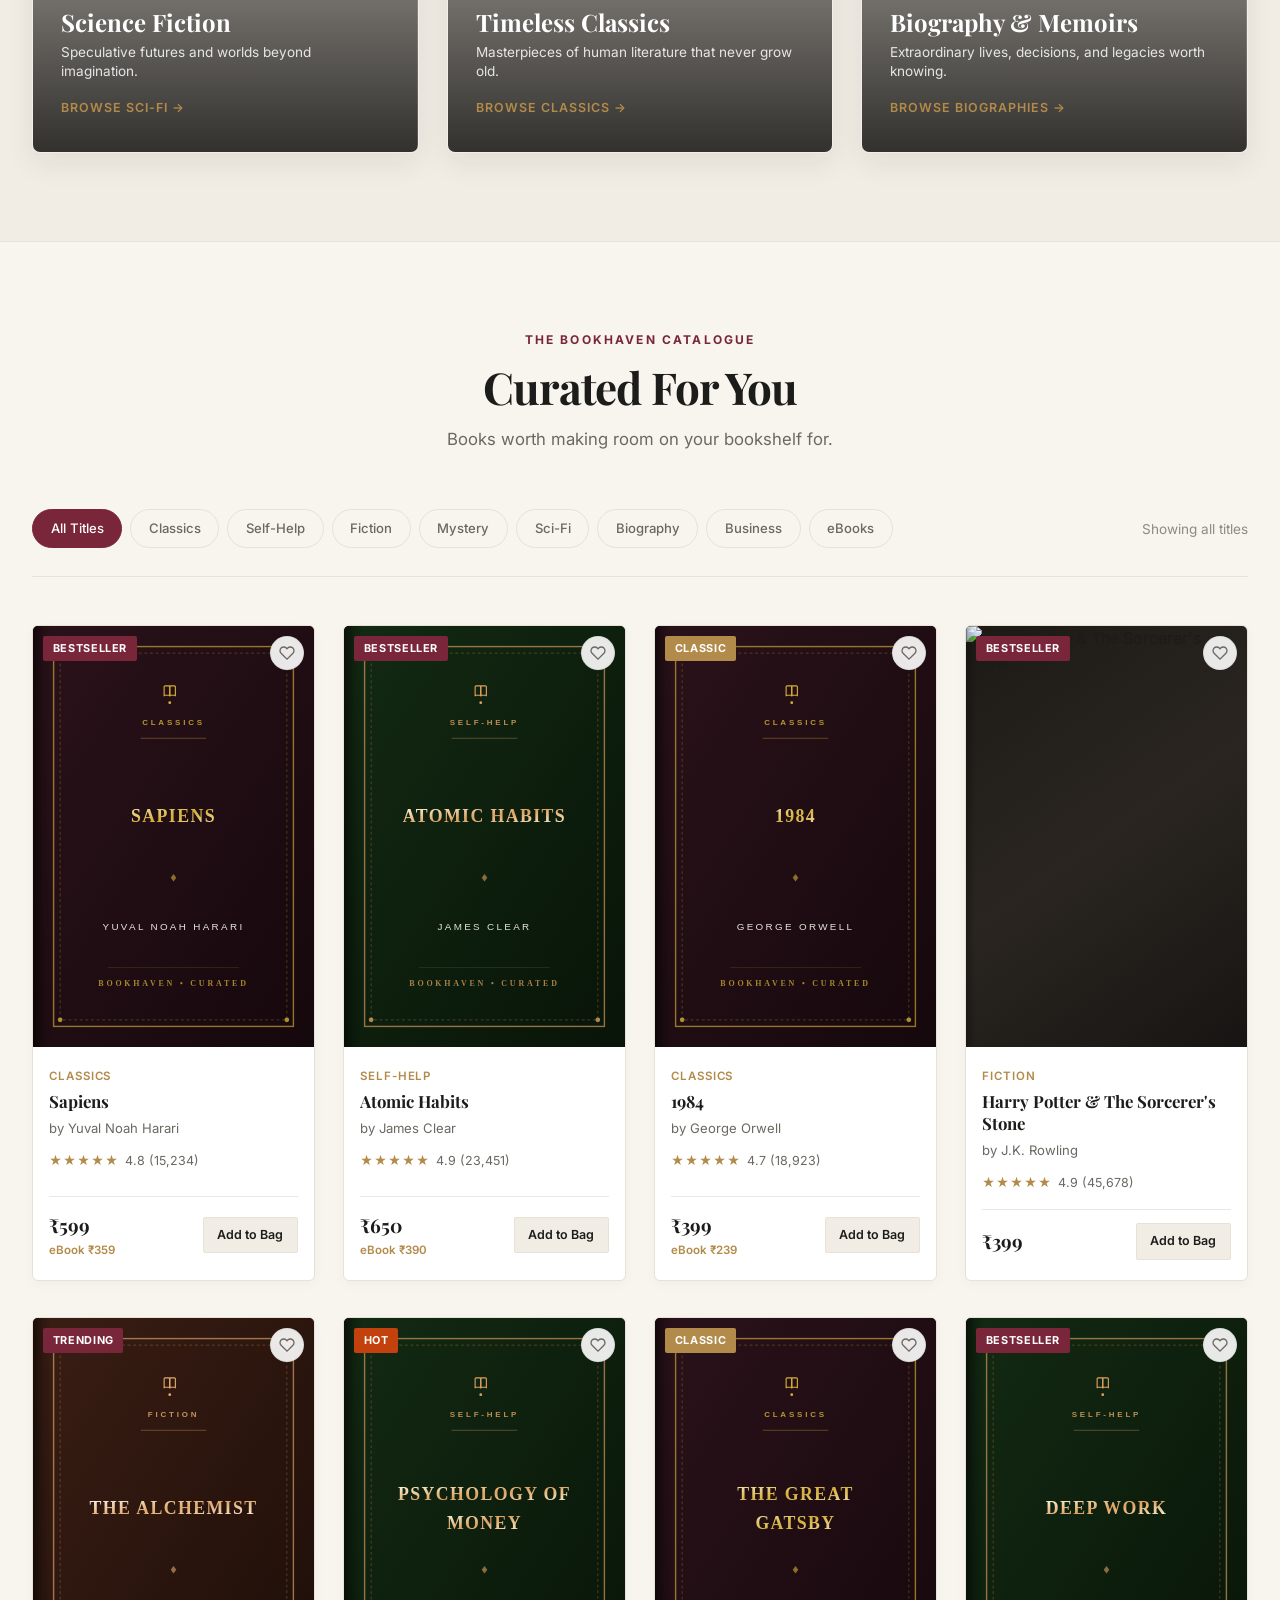
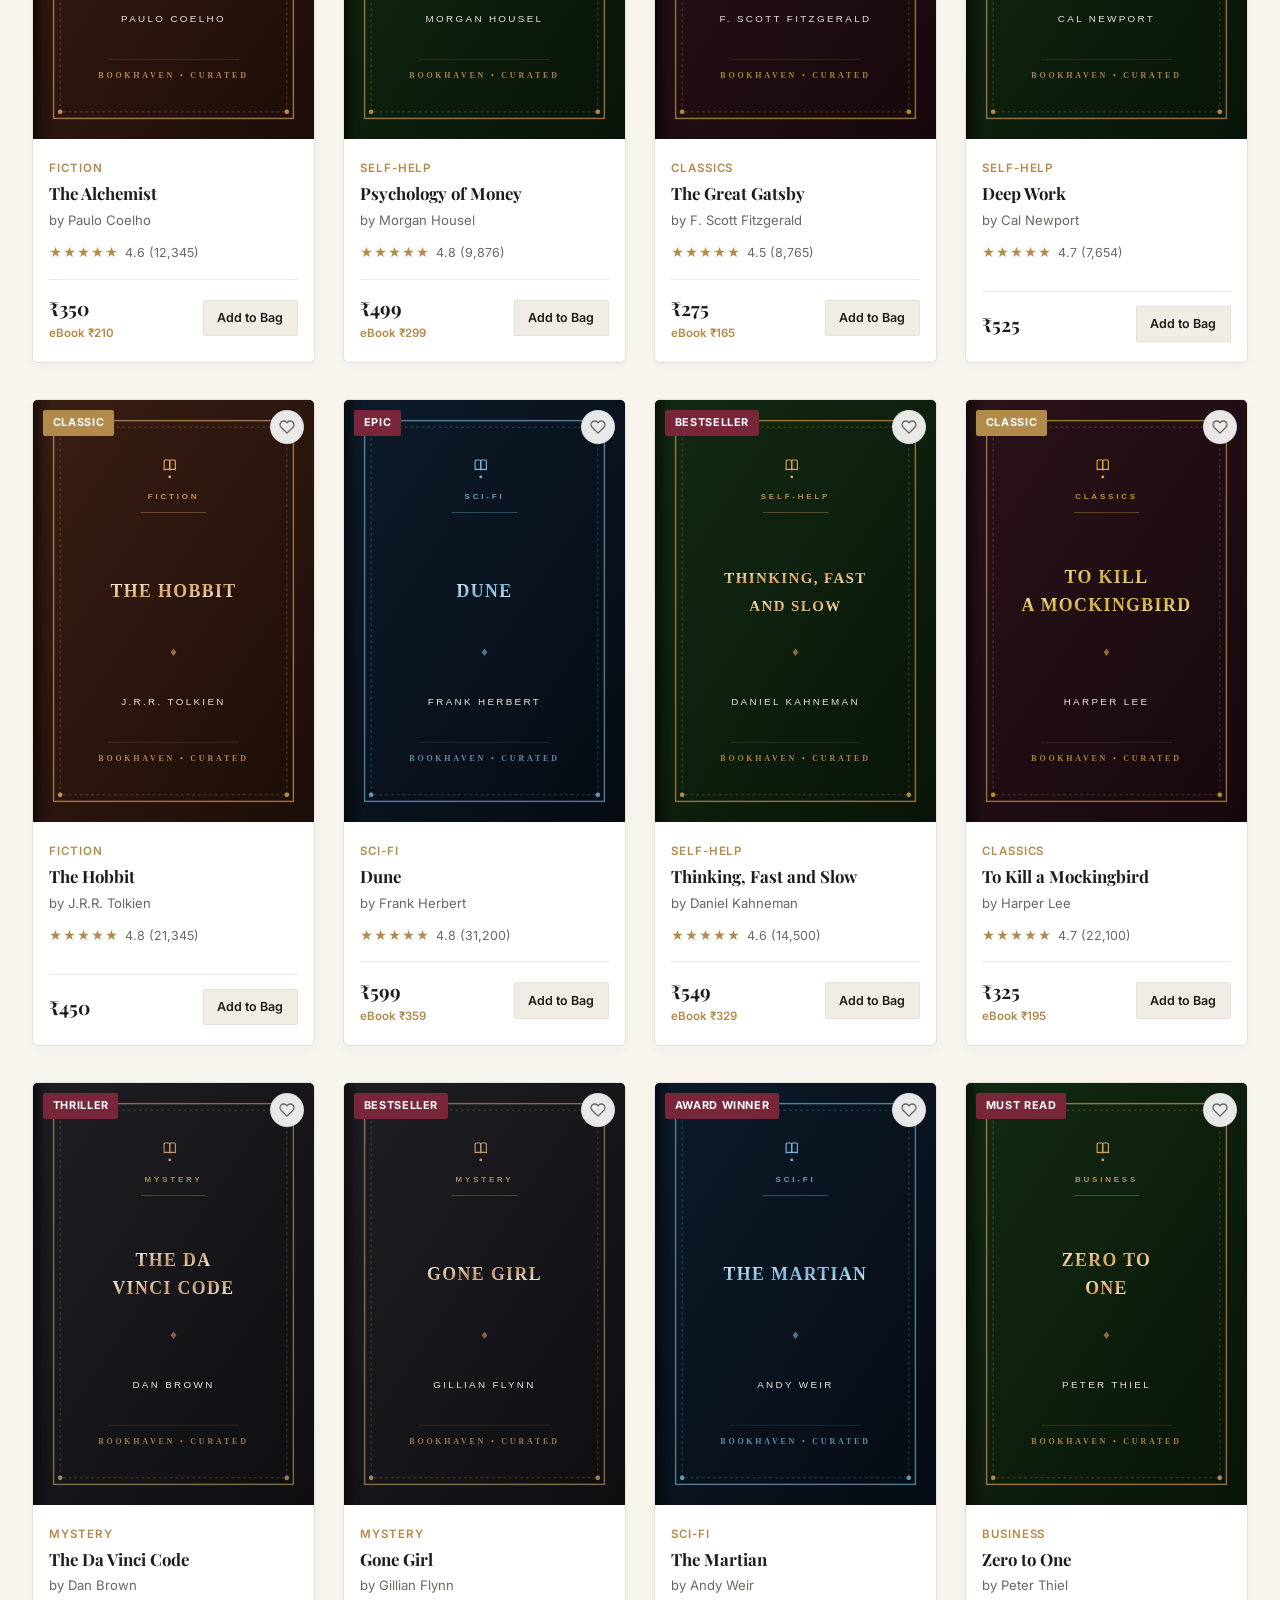
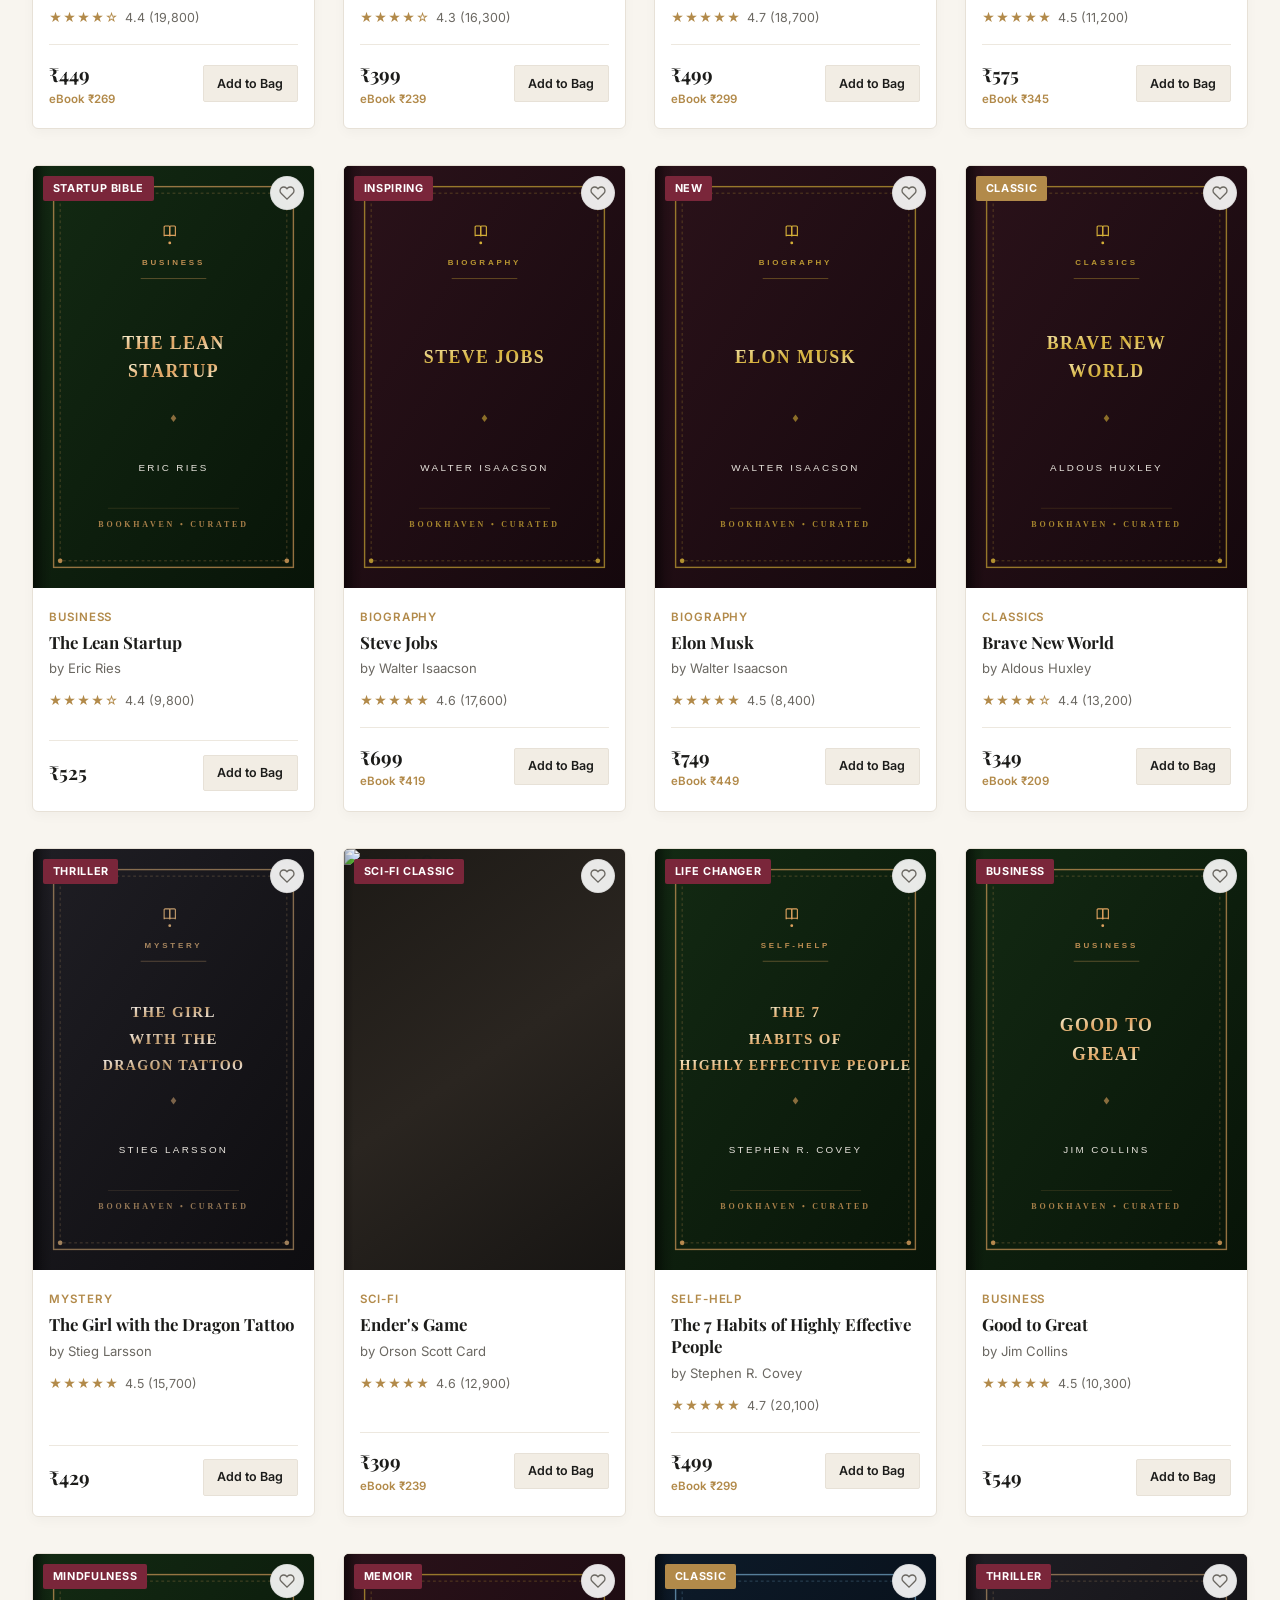
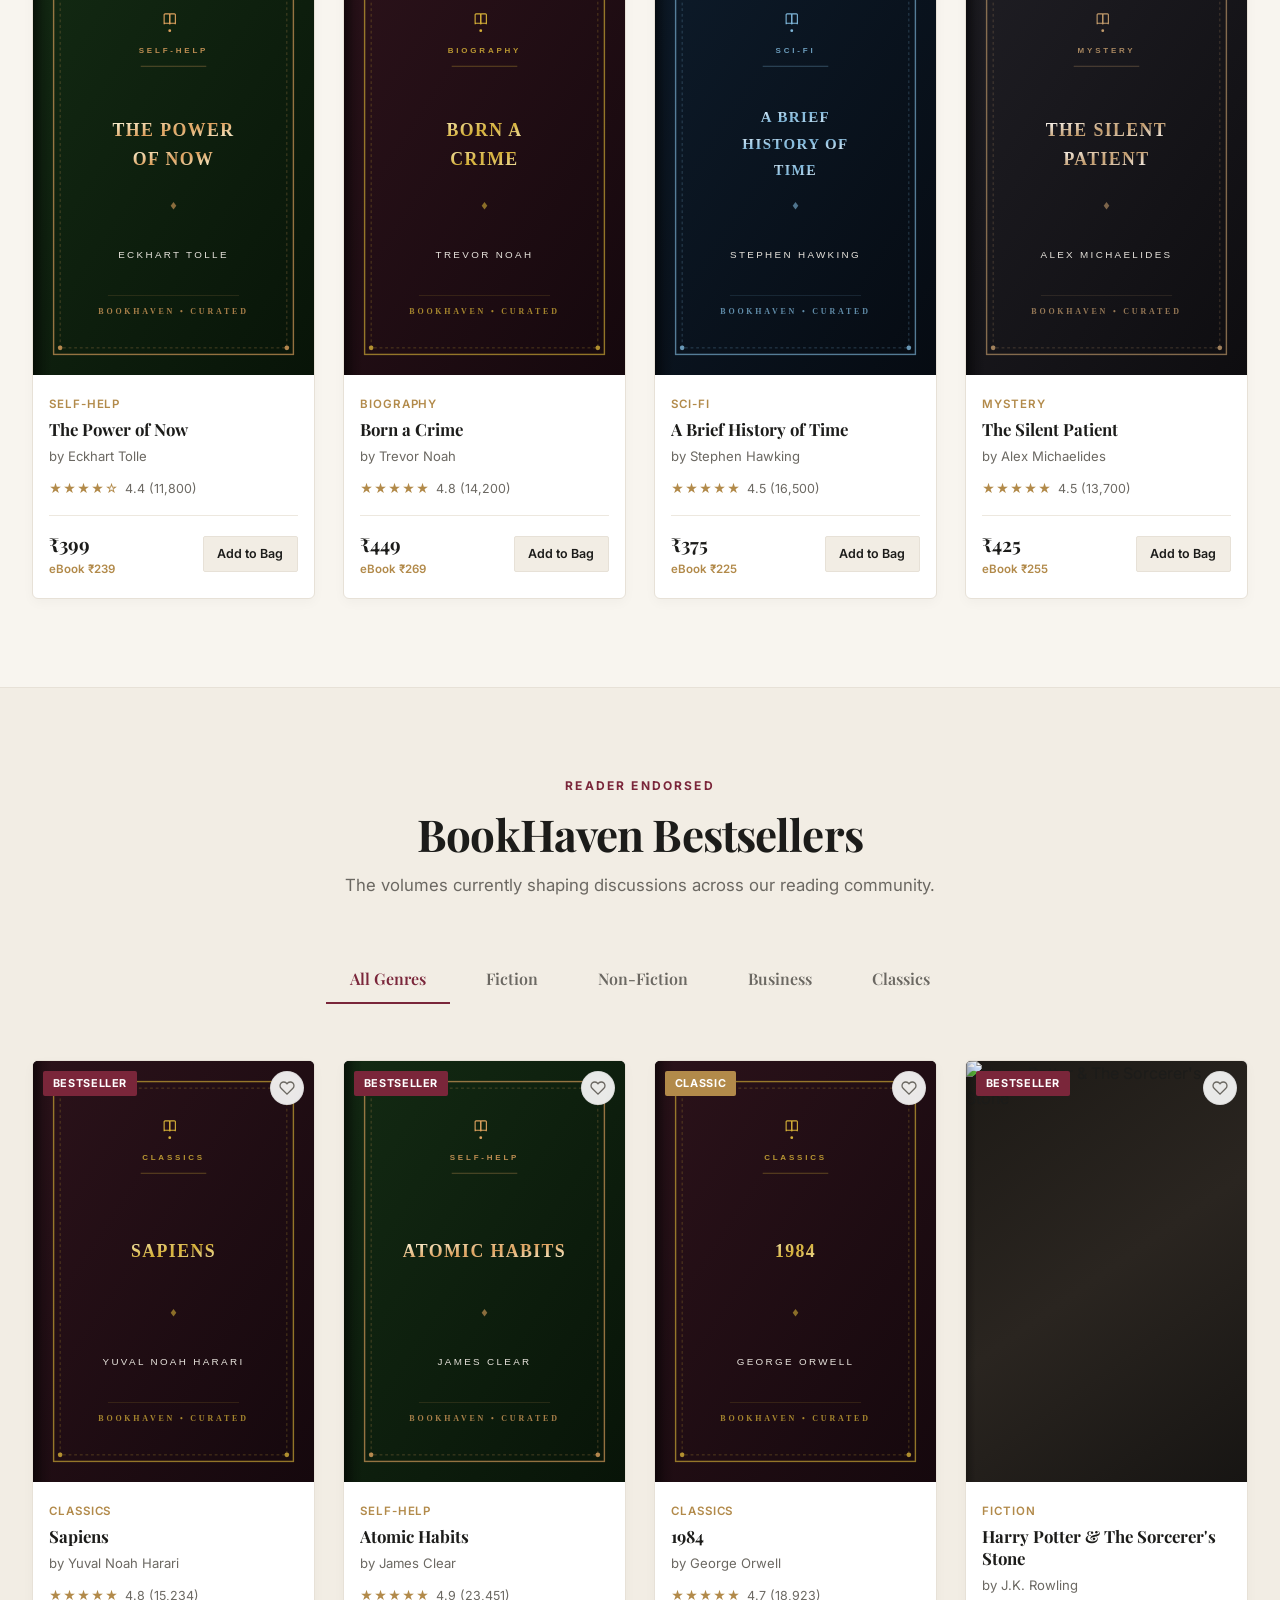
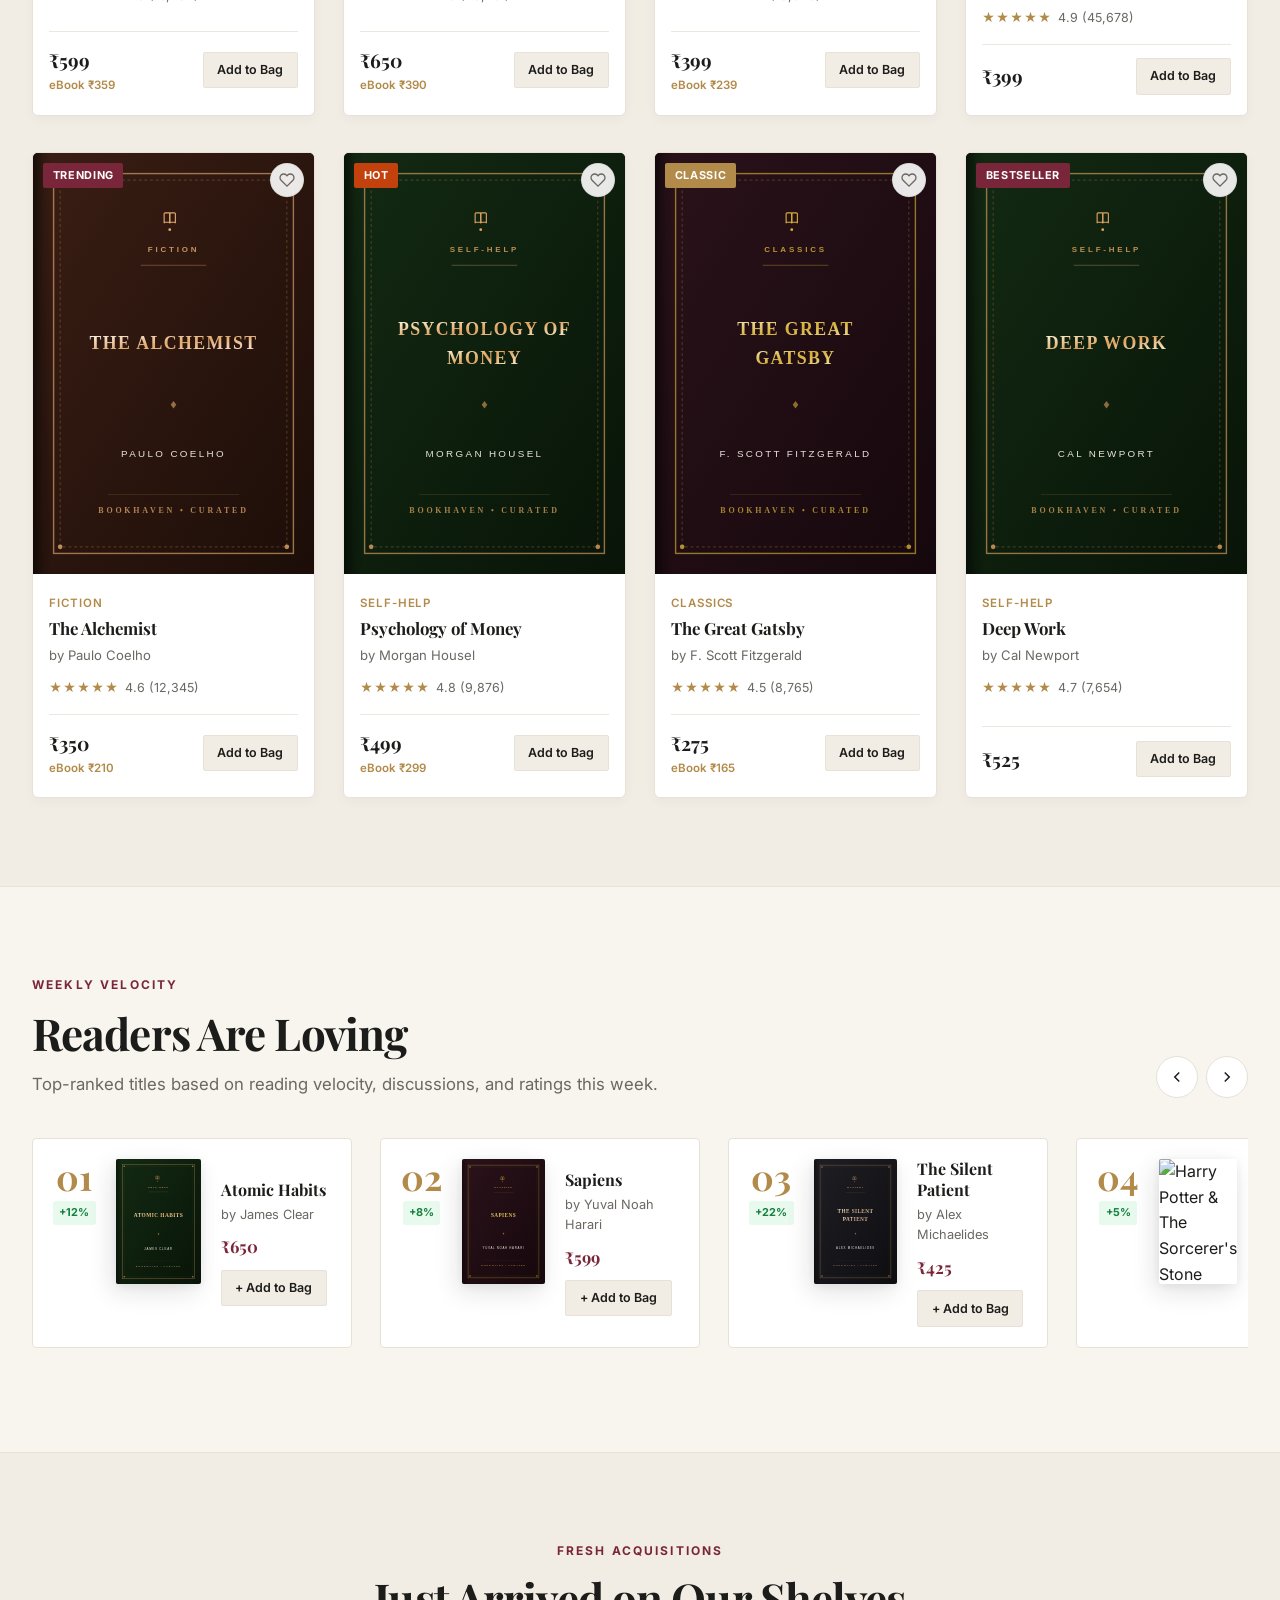
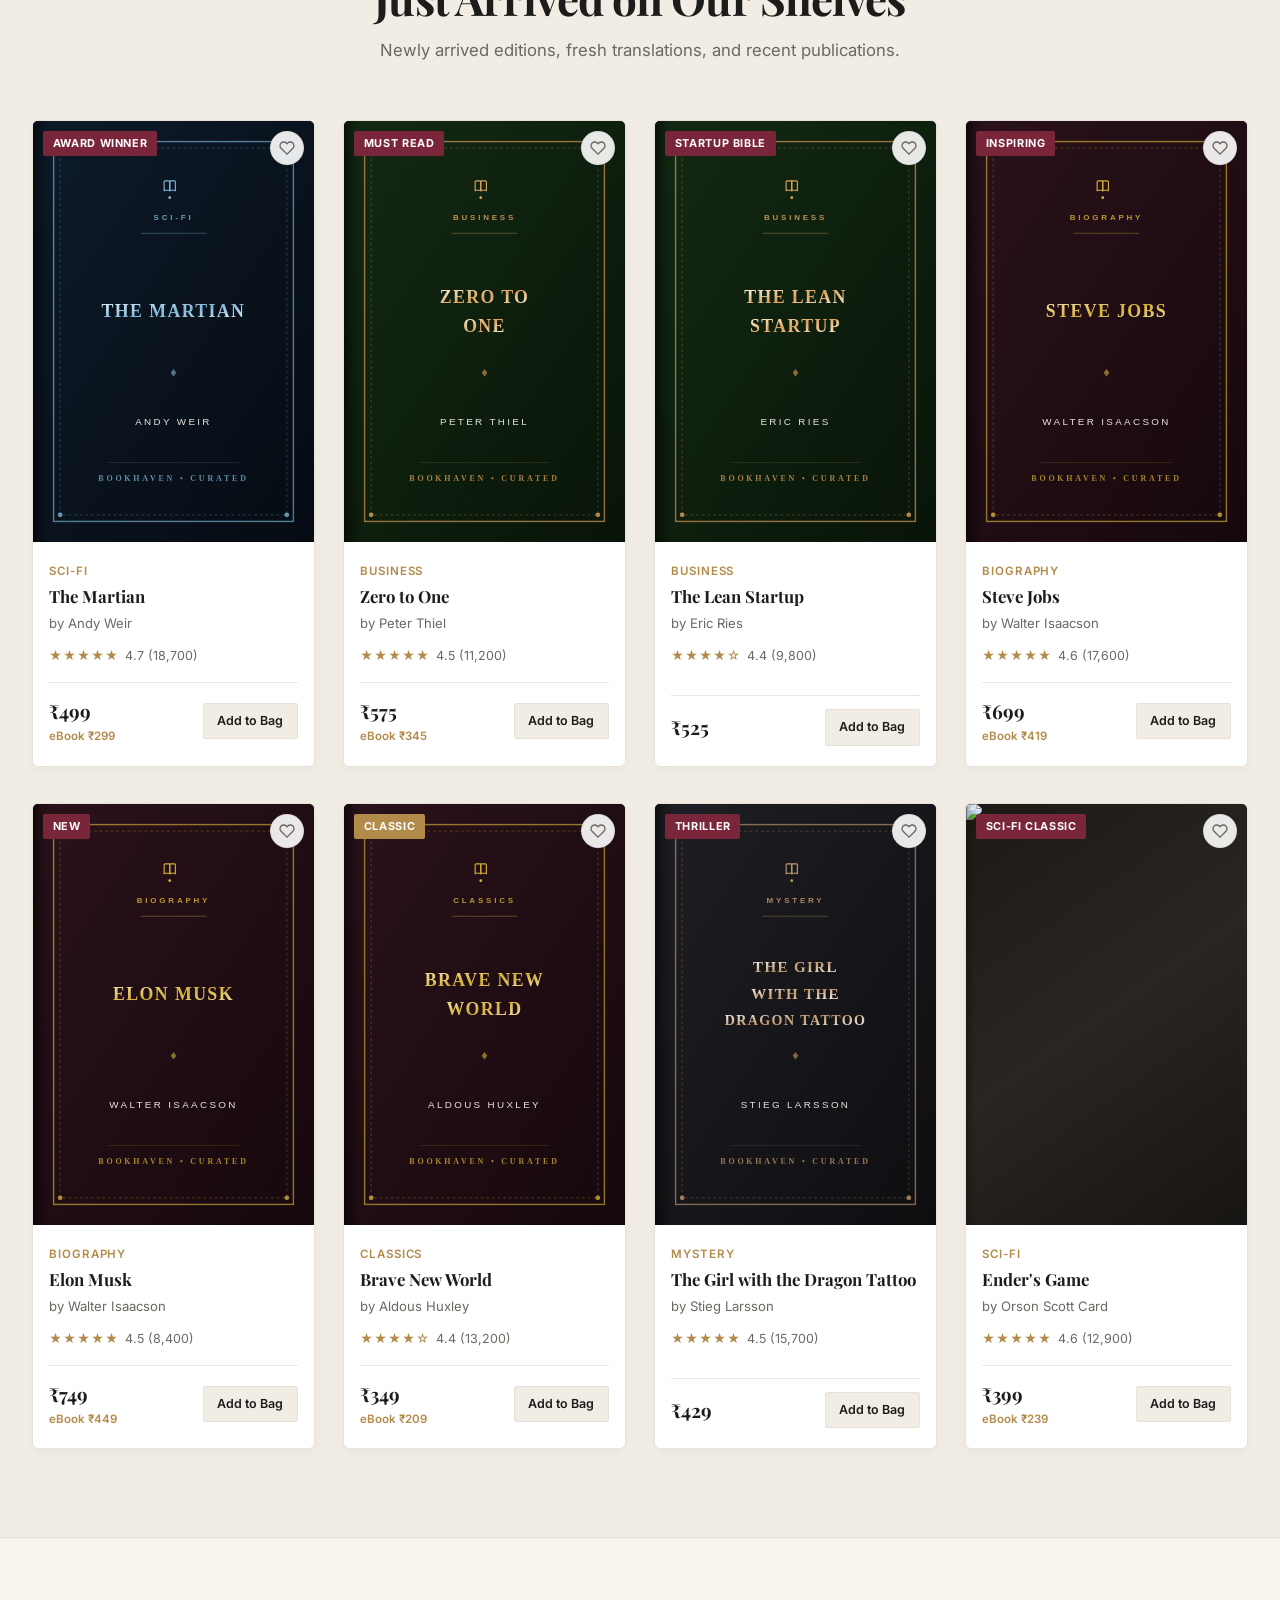
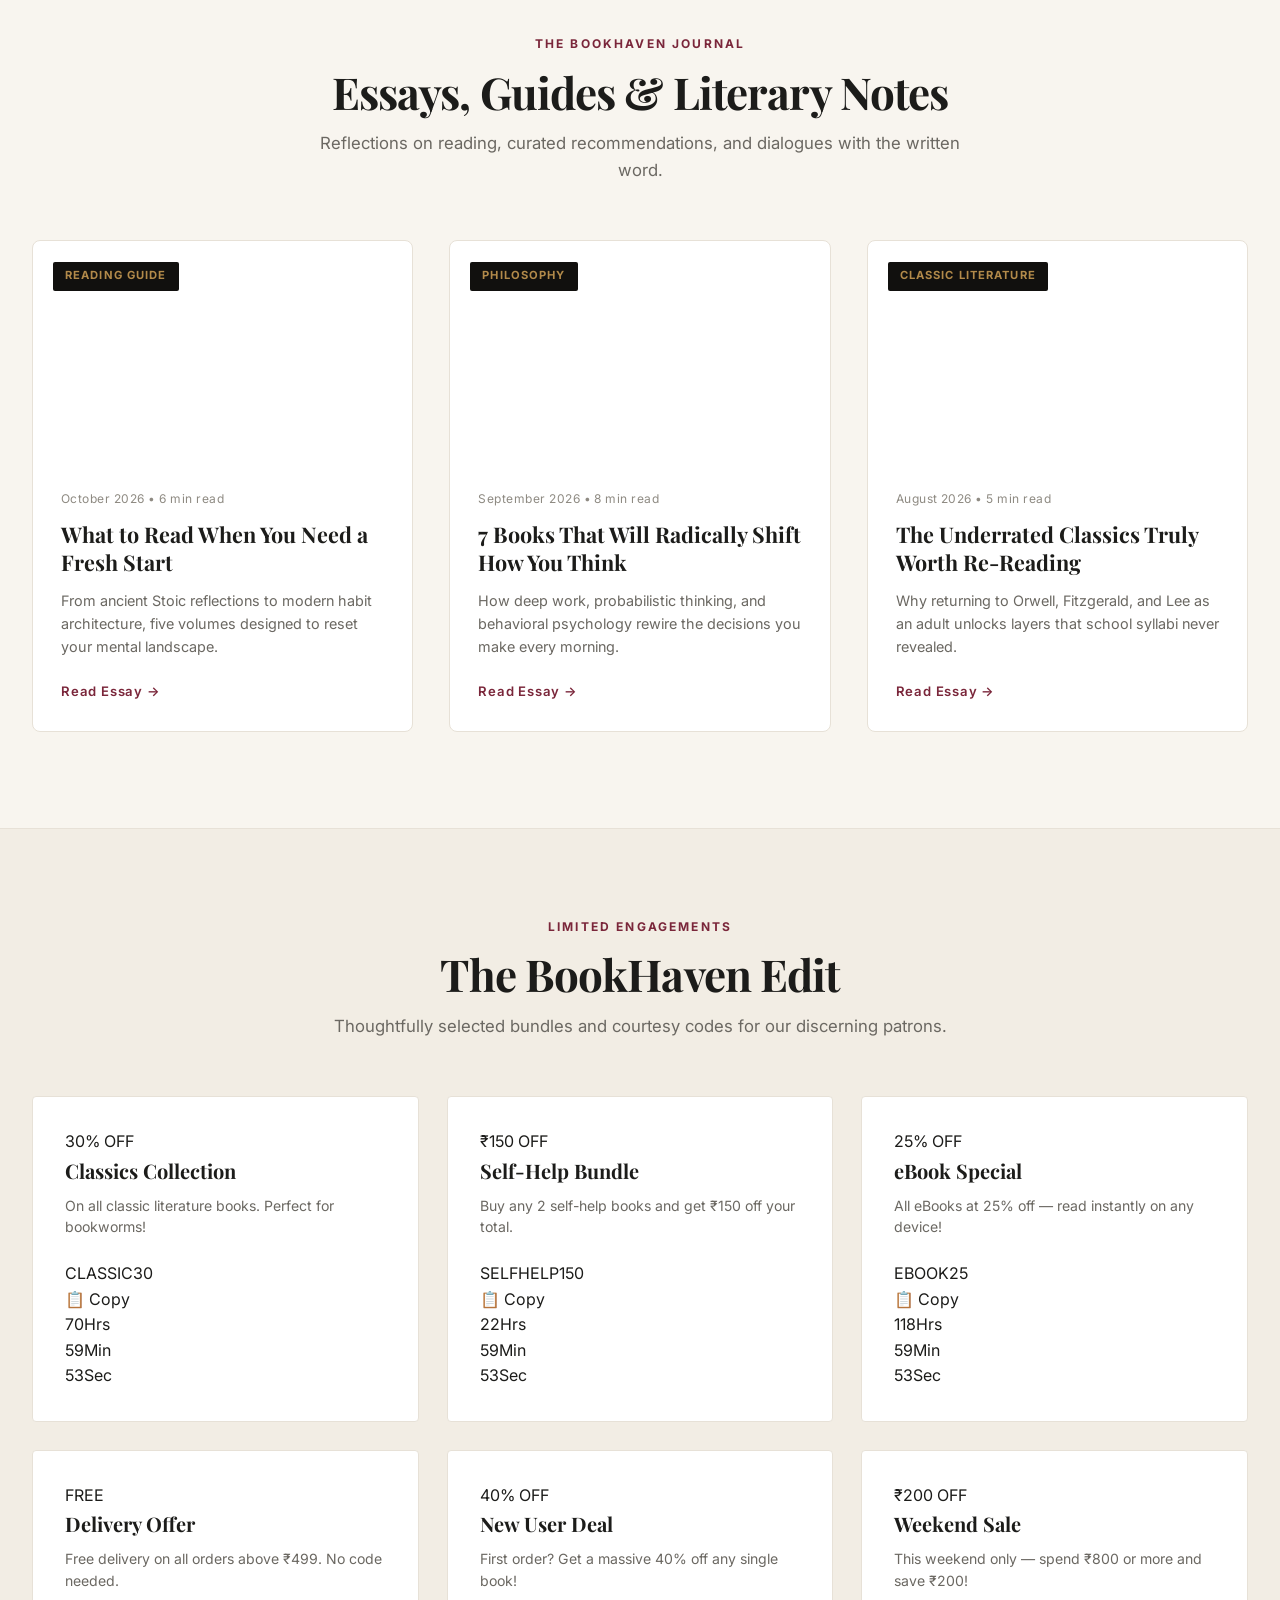
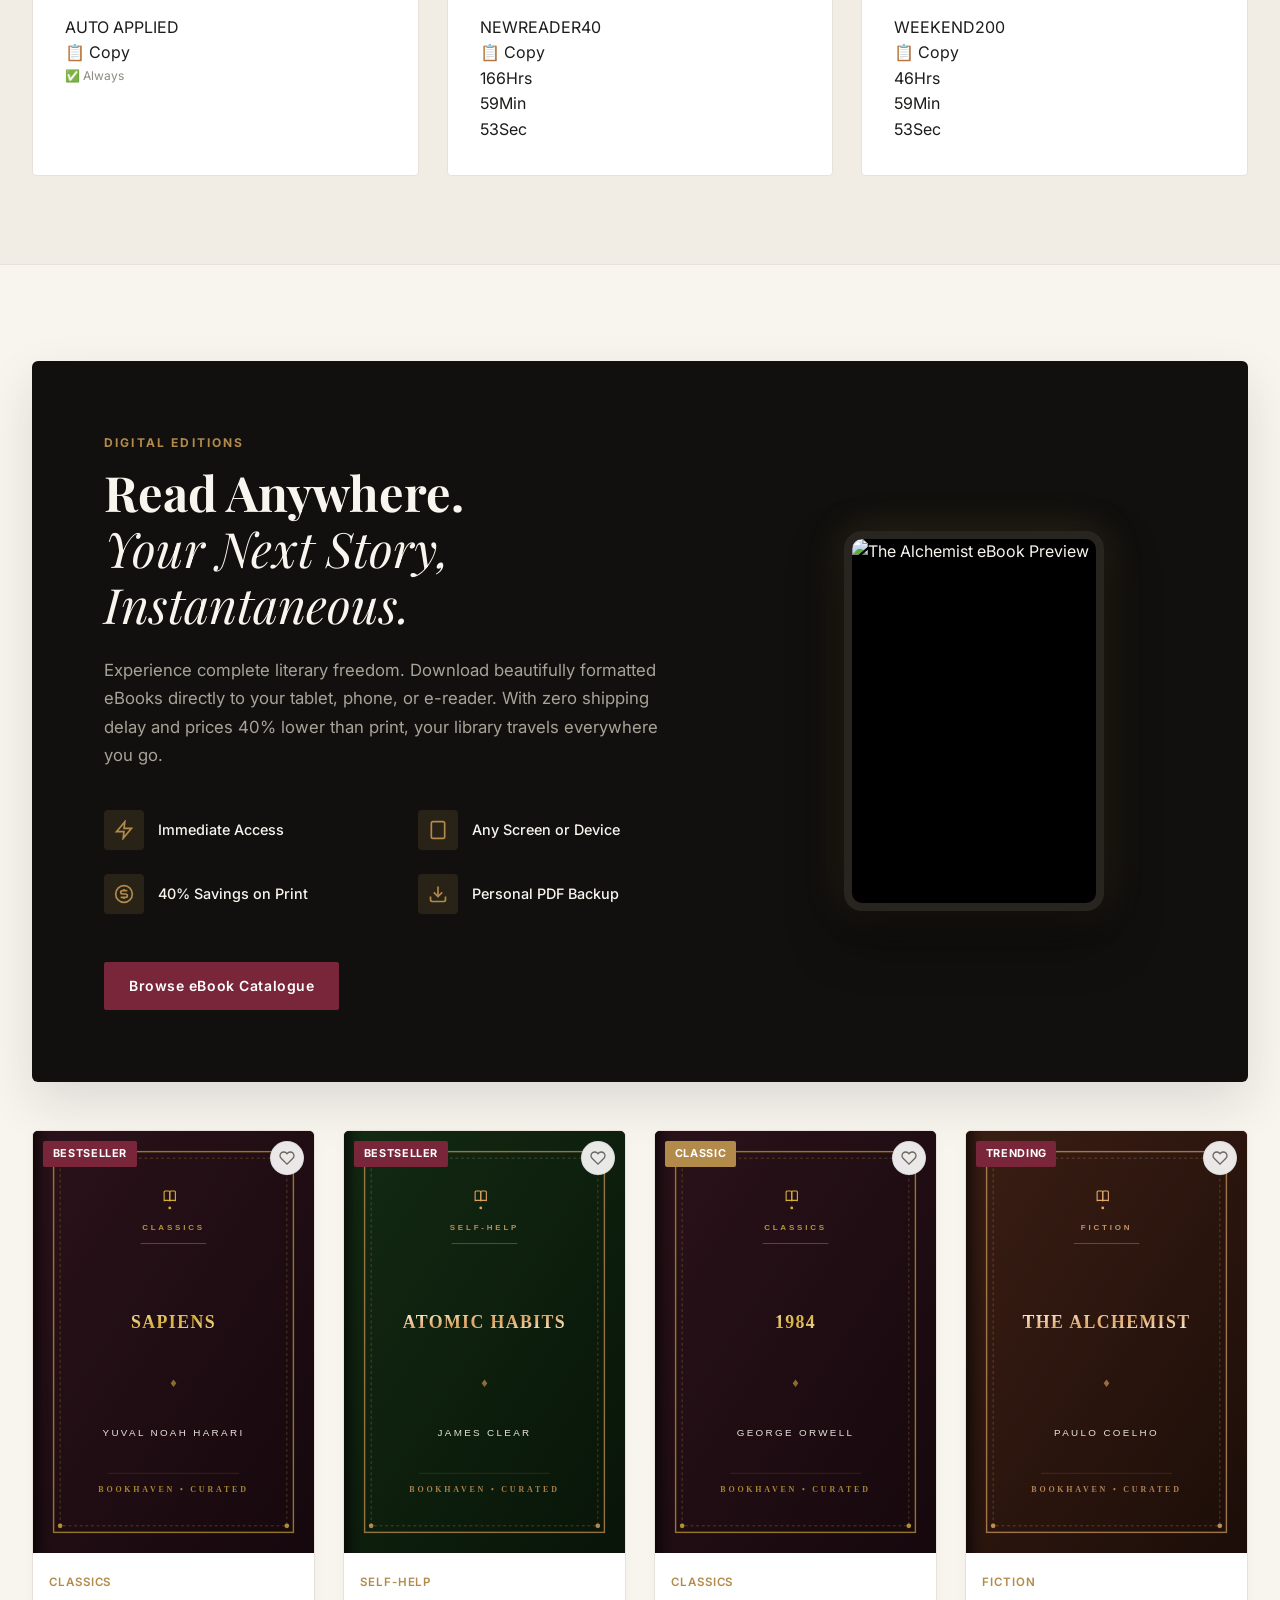
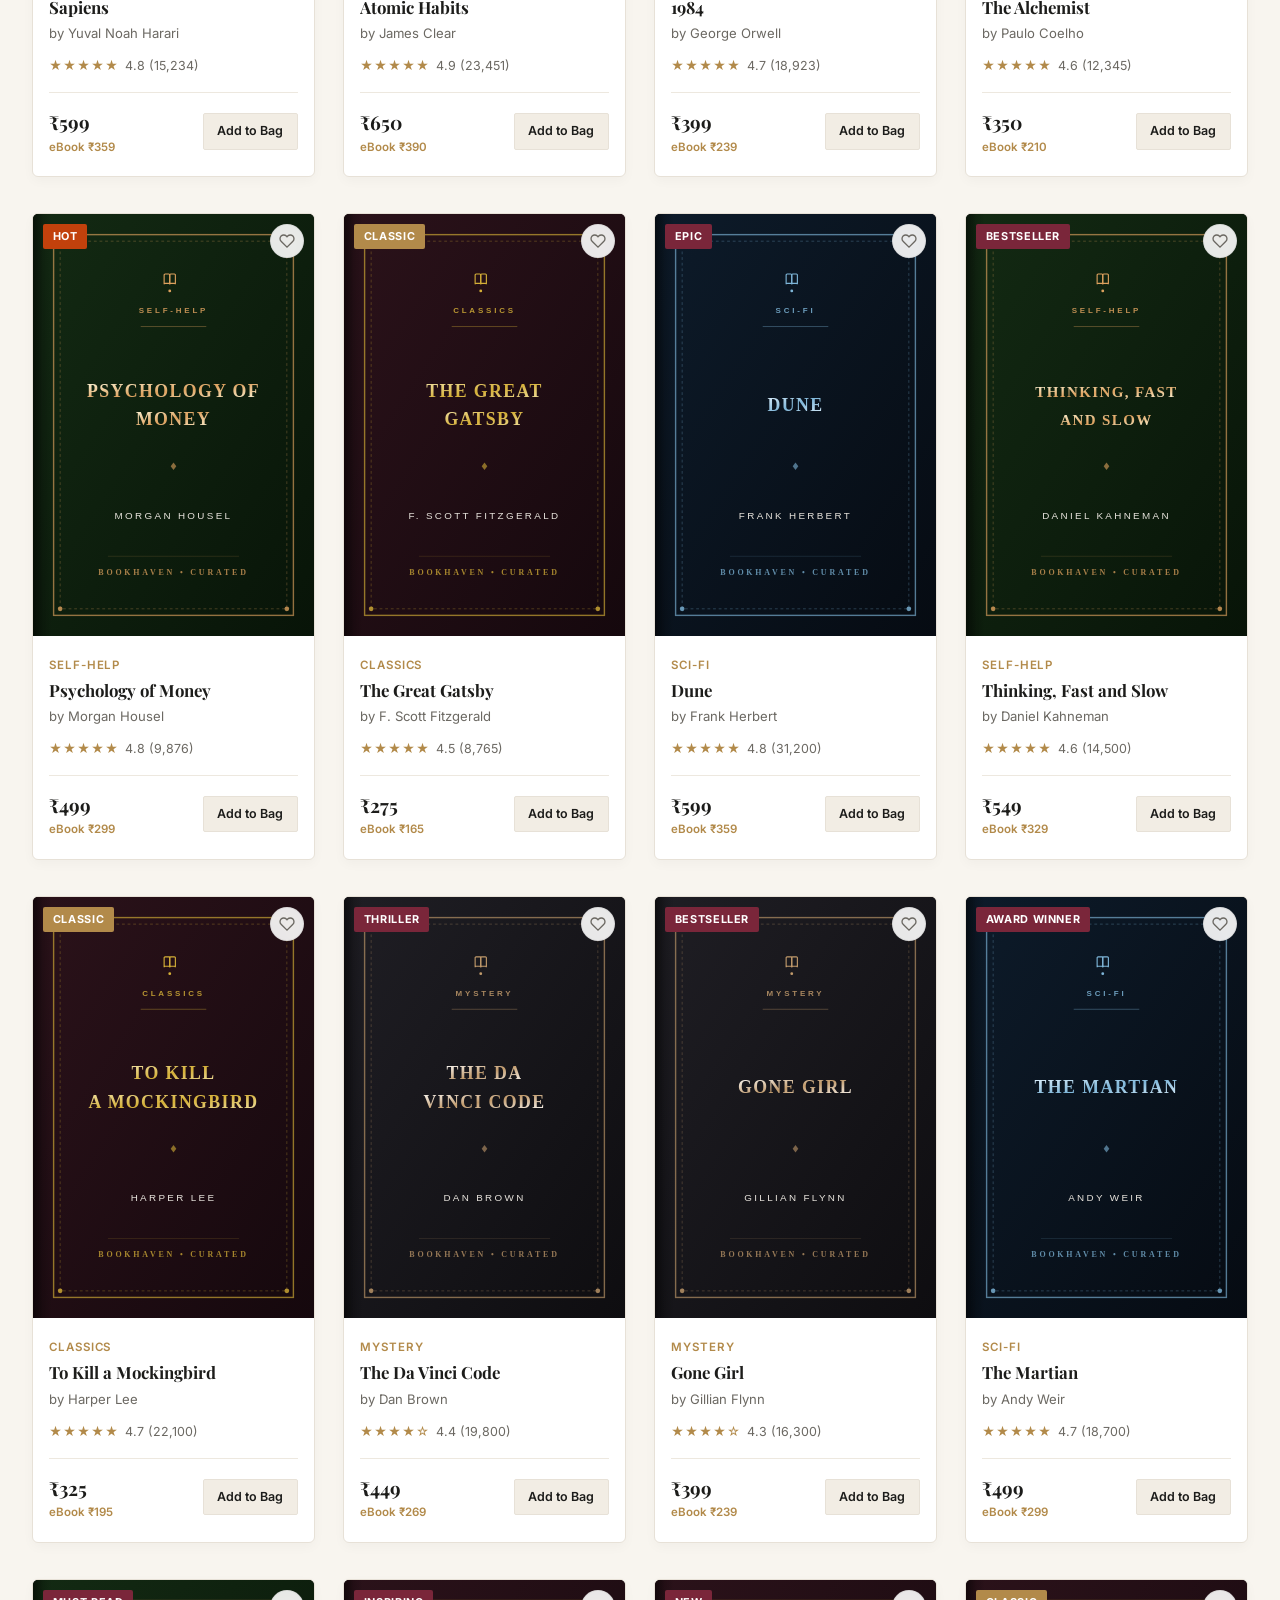
==== commit c0db3183: "ko" ====
--- a/frontend/index.html
+++ b/frontend/index.html
@@ -27,7 +27,11 @@
     crossorigin="anonymous"
     data-clerk-publishable-key="pk_test_cmVhZHktc3RhZy0xMDIzLmNsZXJrLmFjY291bnRzLmRldiQ"
     src="https://ready-stag-1023.clerk.accounts.dev/npm/@clerk/clerk-js@latest/dist/clerk.browser.js"
-    type="text/javascript">
+    type="text/javascript"></script>
+
+  <!-- Global API Backend URL Configuration -->
+  <script>
+    window.BOOKHAVEN_API_URL = 'https://bookhaven-website.onrender.com/api';
   </script>
 
   <link rel="stylesheet" href="styles.css">
@@ -134,8 +138,8 @@
         </button>
 
         <!-- User Account Menu -->
-        <div class="user-account-dropdown" style="position: relative;">
-          <div class="user-avatar" id="user-avatar" title="Account Menu">
+        <div class="user-account-dropdown" id="user-account-dropdown" style="position: relative; display: none;">
+          <div class="user-avatar" id="user-avatar" title="Account Menu" style="display: none;">
             <span>A</span>
           </div>
           <div class="user-menu" id="user-menu">
--- a/frontend/styles.css
+++ b/frontend/styles.css
@@ -583,6 +583,15 @@
 }
 
 /* User Avatar & Dropdown */
+.user-account-dropdown {
+  position: relative;
+  display: none; /* Hidden by default for guest / logged-out state */
+}
+
+.user-account-dropdown.logged-in {
+  display: block;
+}
+
 .user-avatar {
   width: 38px;
   height: 38px;
@@ -591,13 +600,17 @@
   color: #FFFFFF;
   font-weight: 700;
   font-size: 0.9rem;
-  display: flex;
+  display: none; /* Hidden by default */
   align-items: center;
   justify-content: center;
   cursor: pointer;
   border: 2px solid var(--bg-canvas);
   box-shadow: var(--shadow-sm);
   transition: transform var(--transition-fast);
+}
+
+.user-avatar.active {
+  display: flex;
 }
 
 .user-avatar:hover {
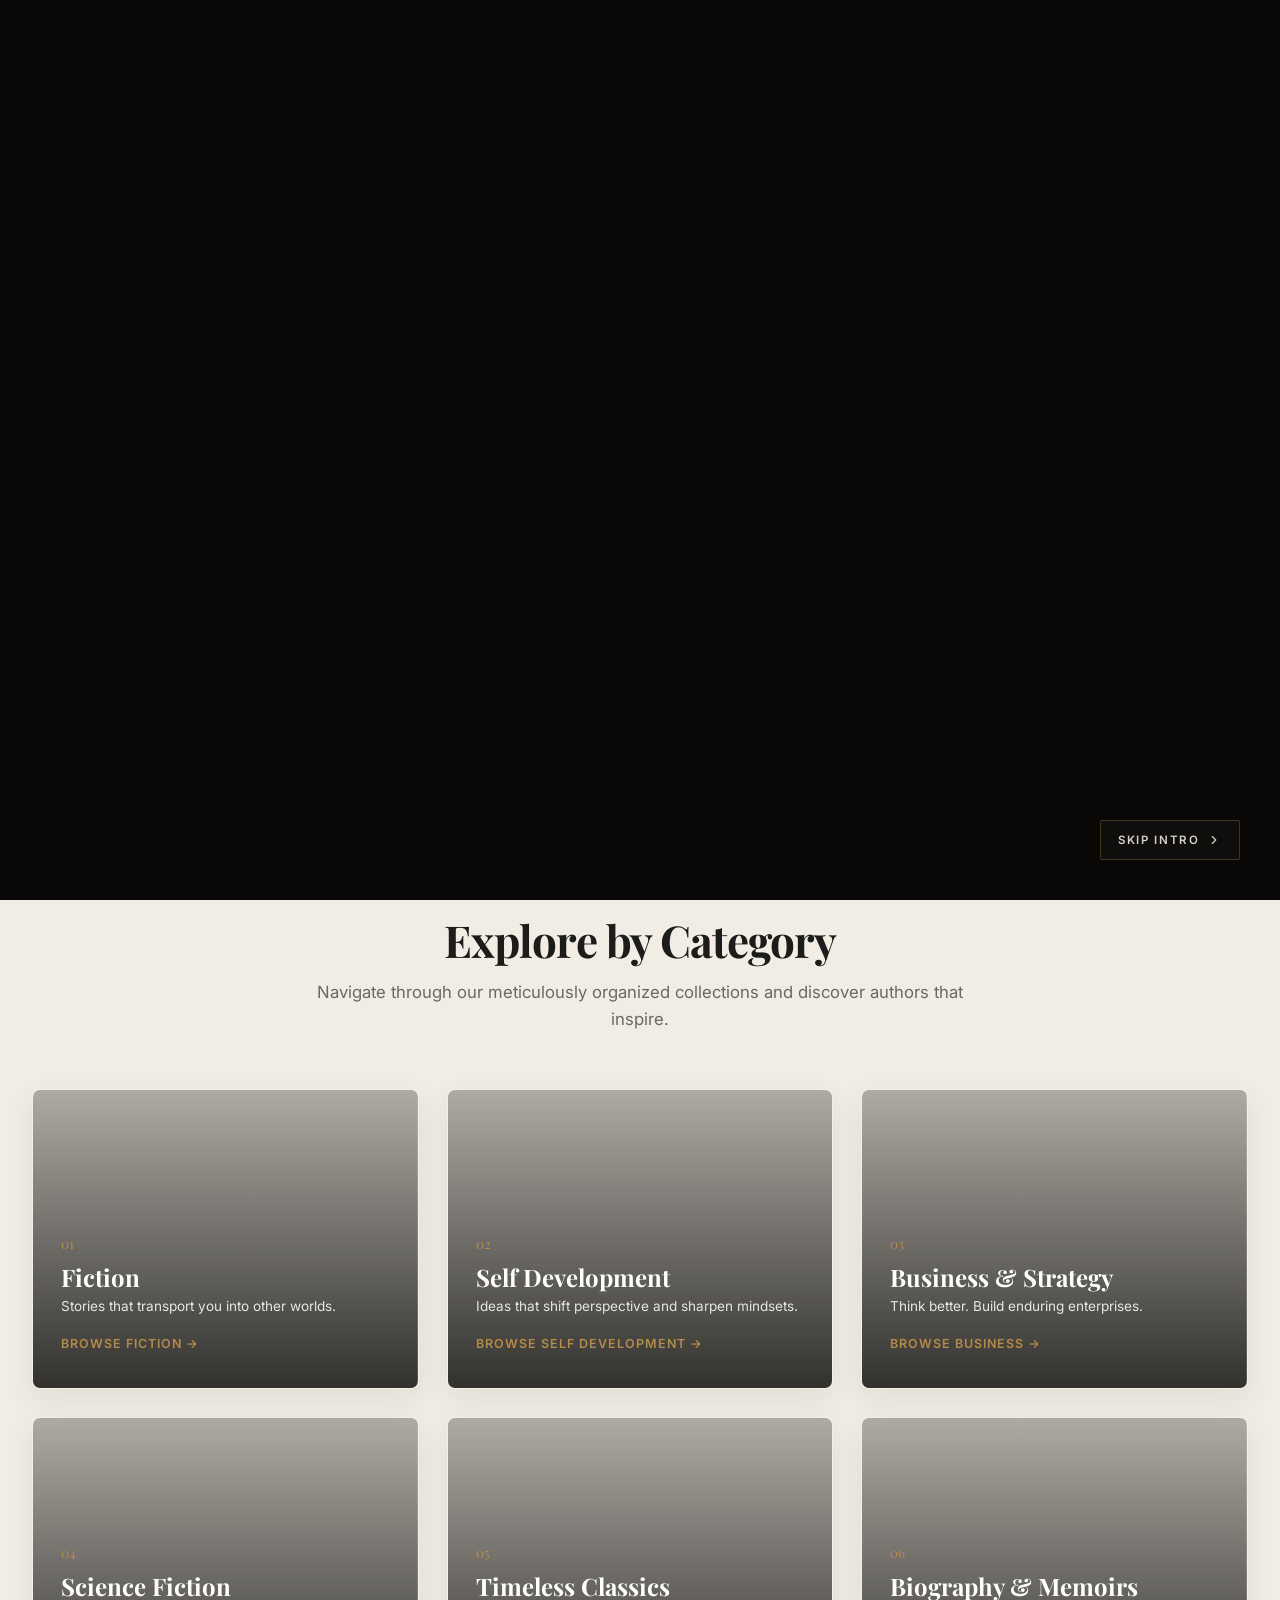
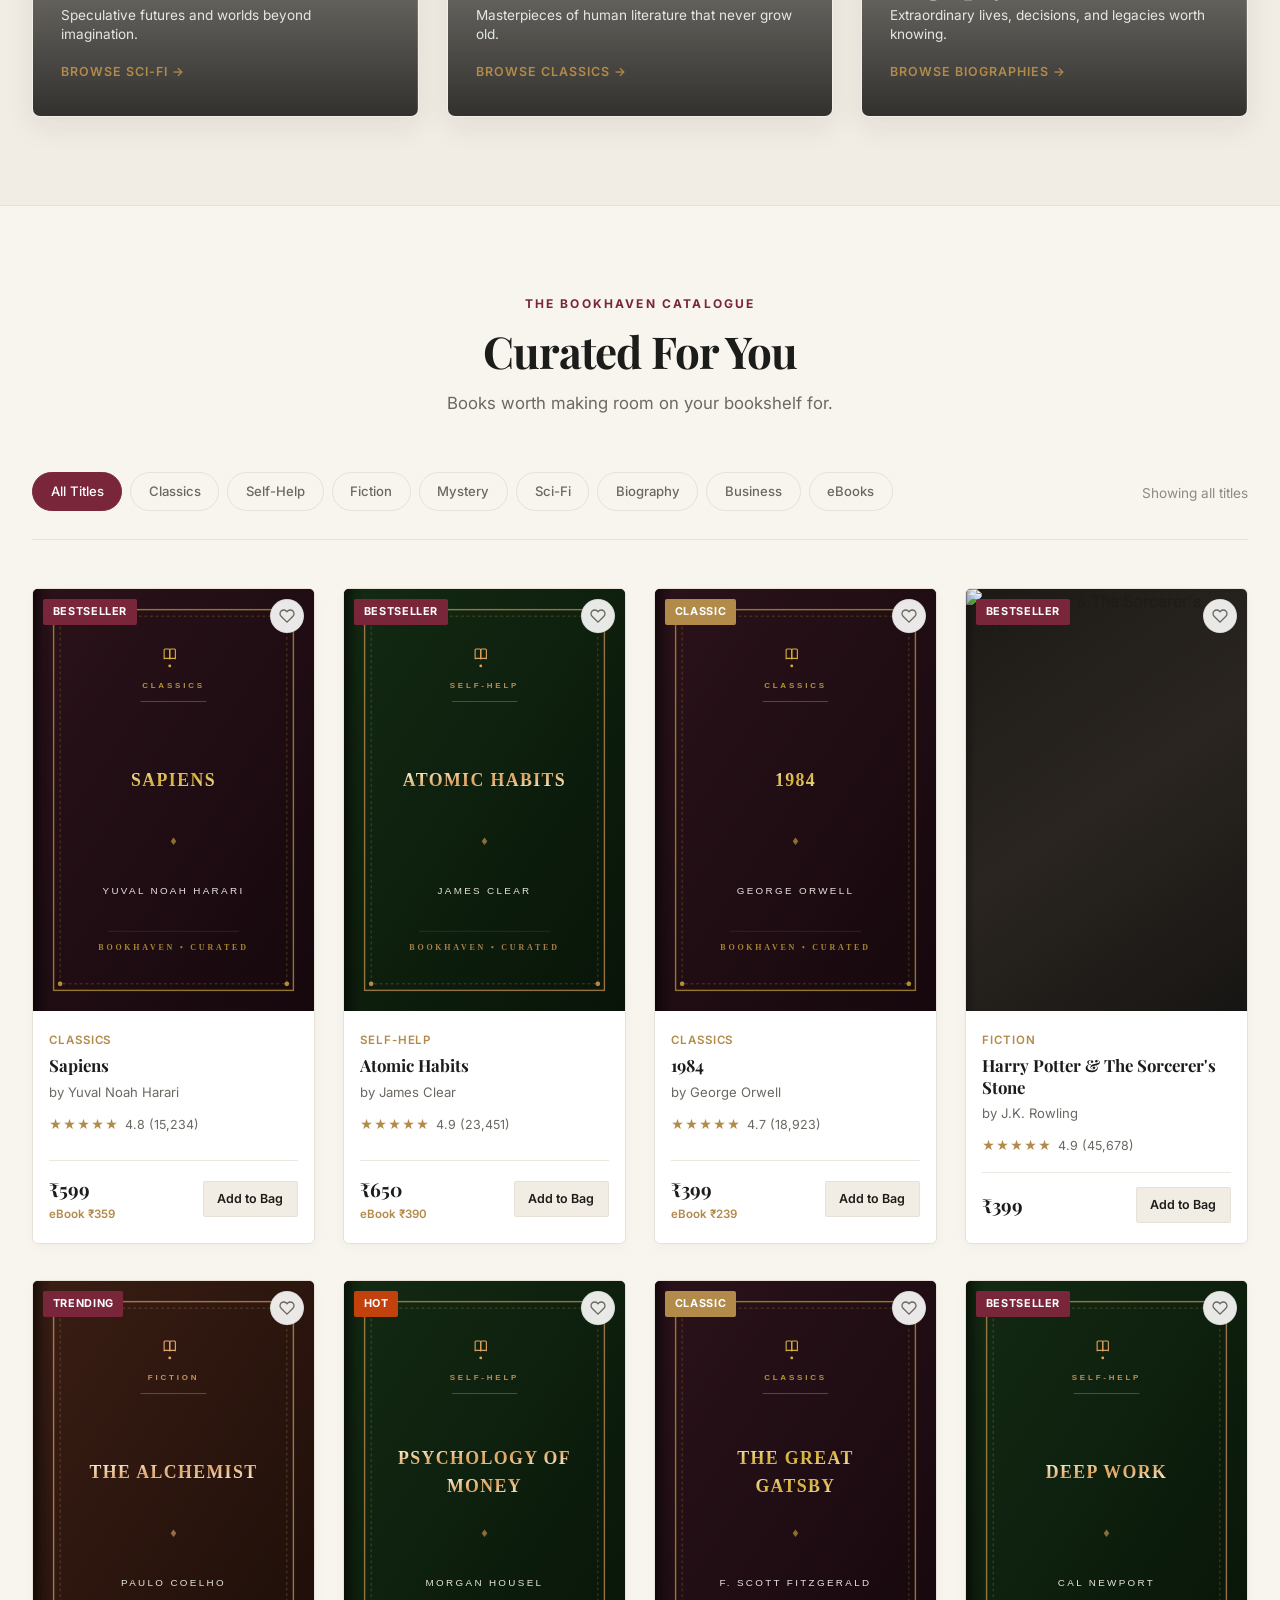
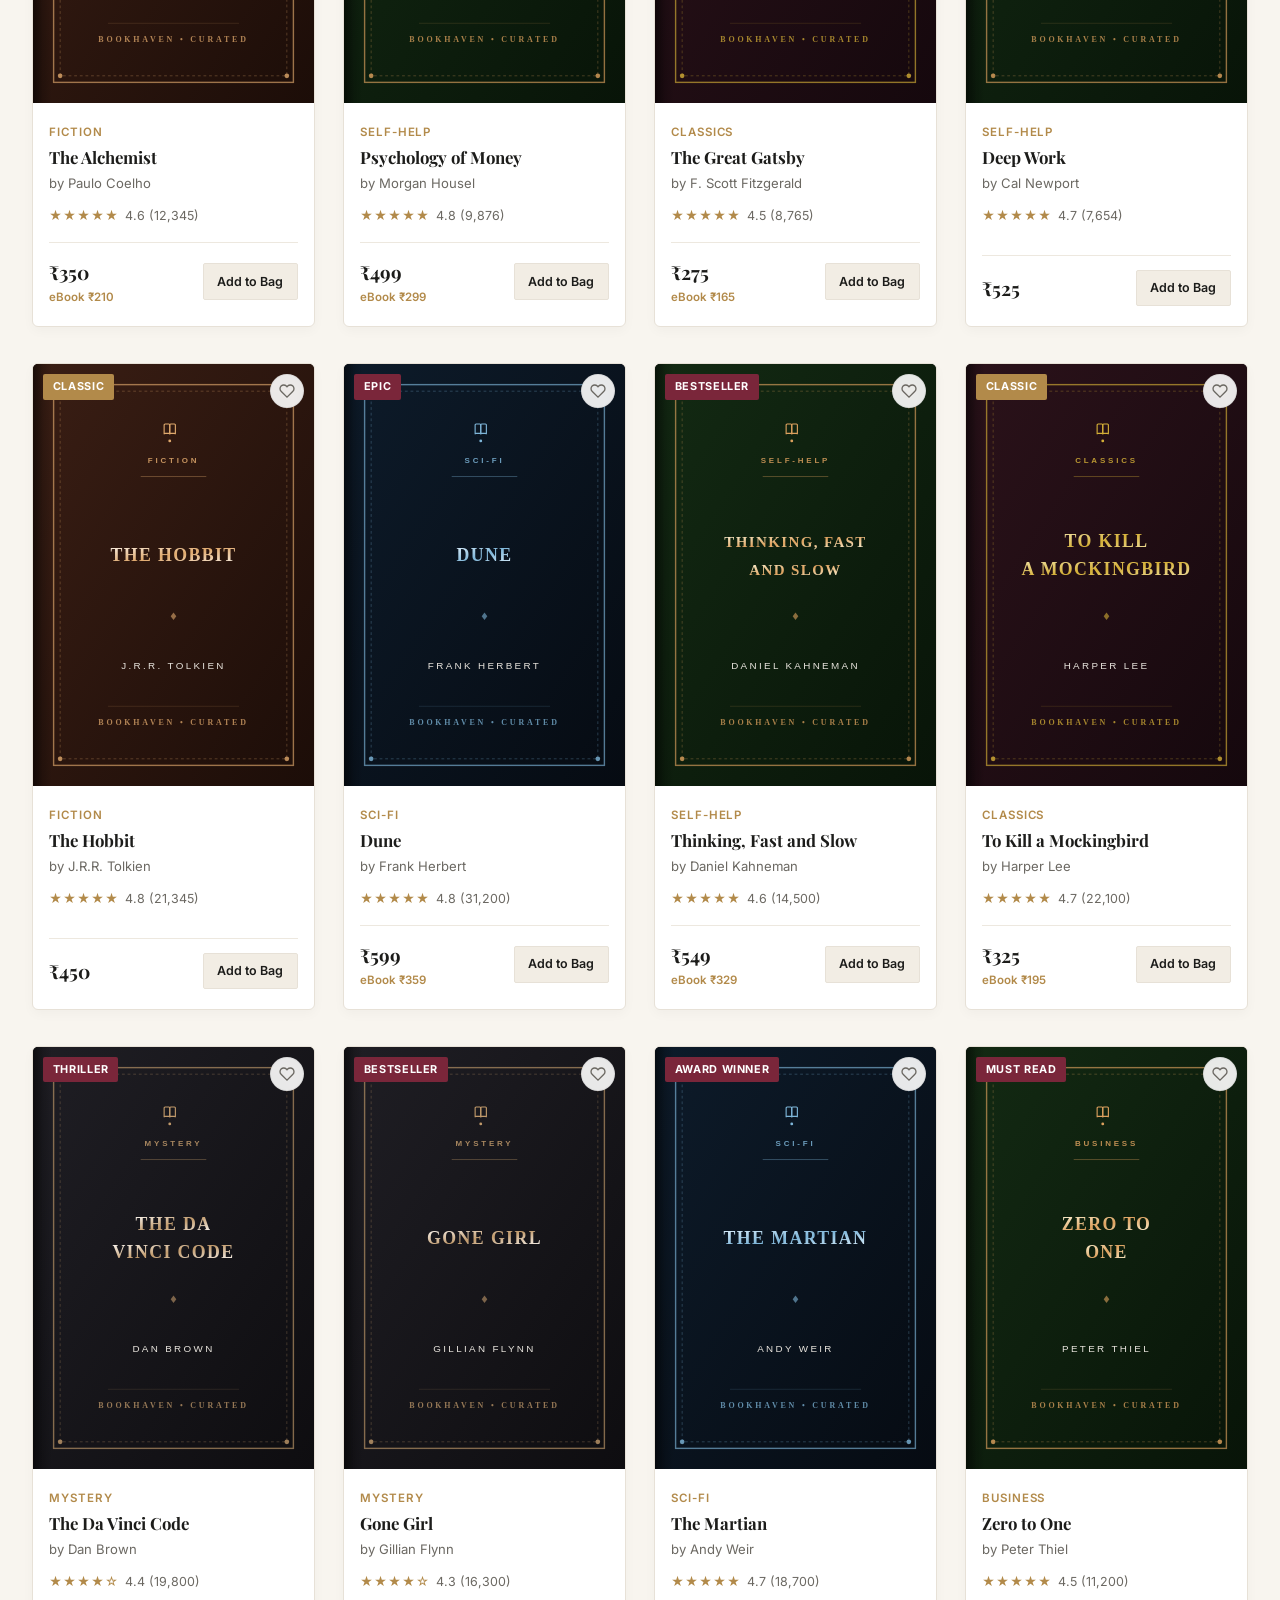
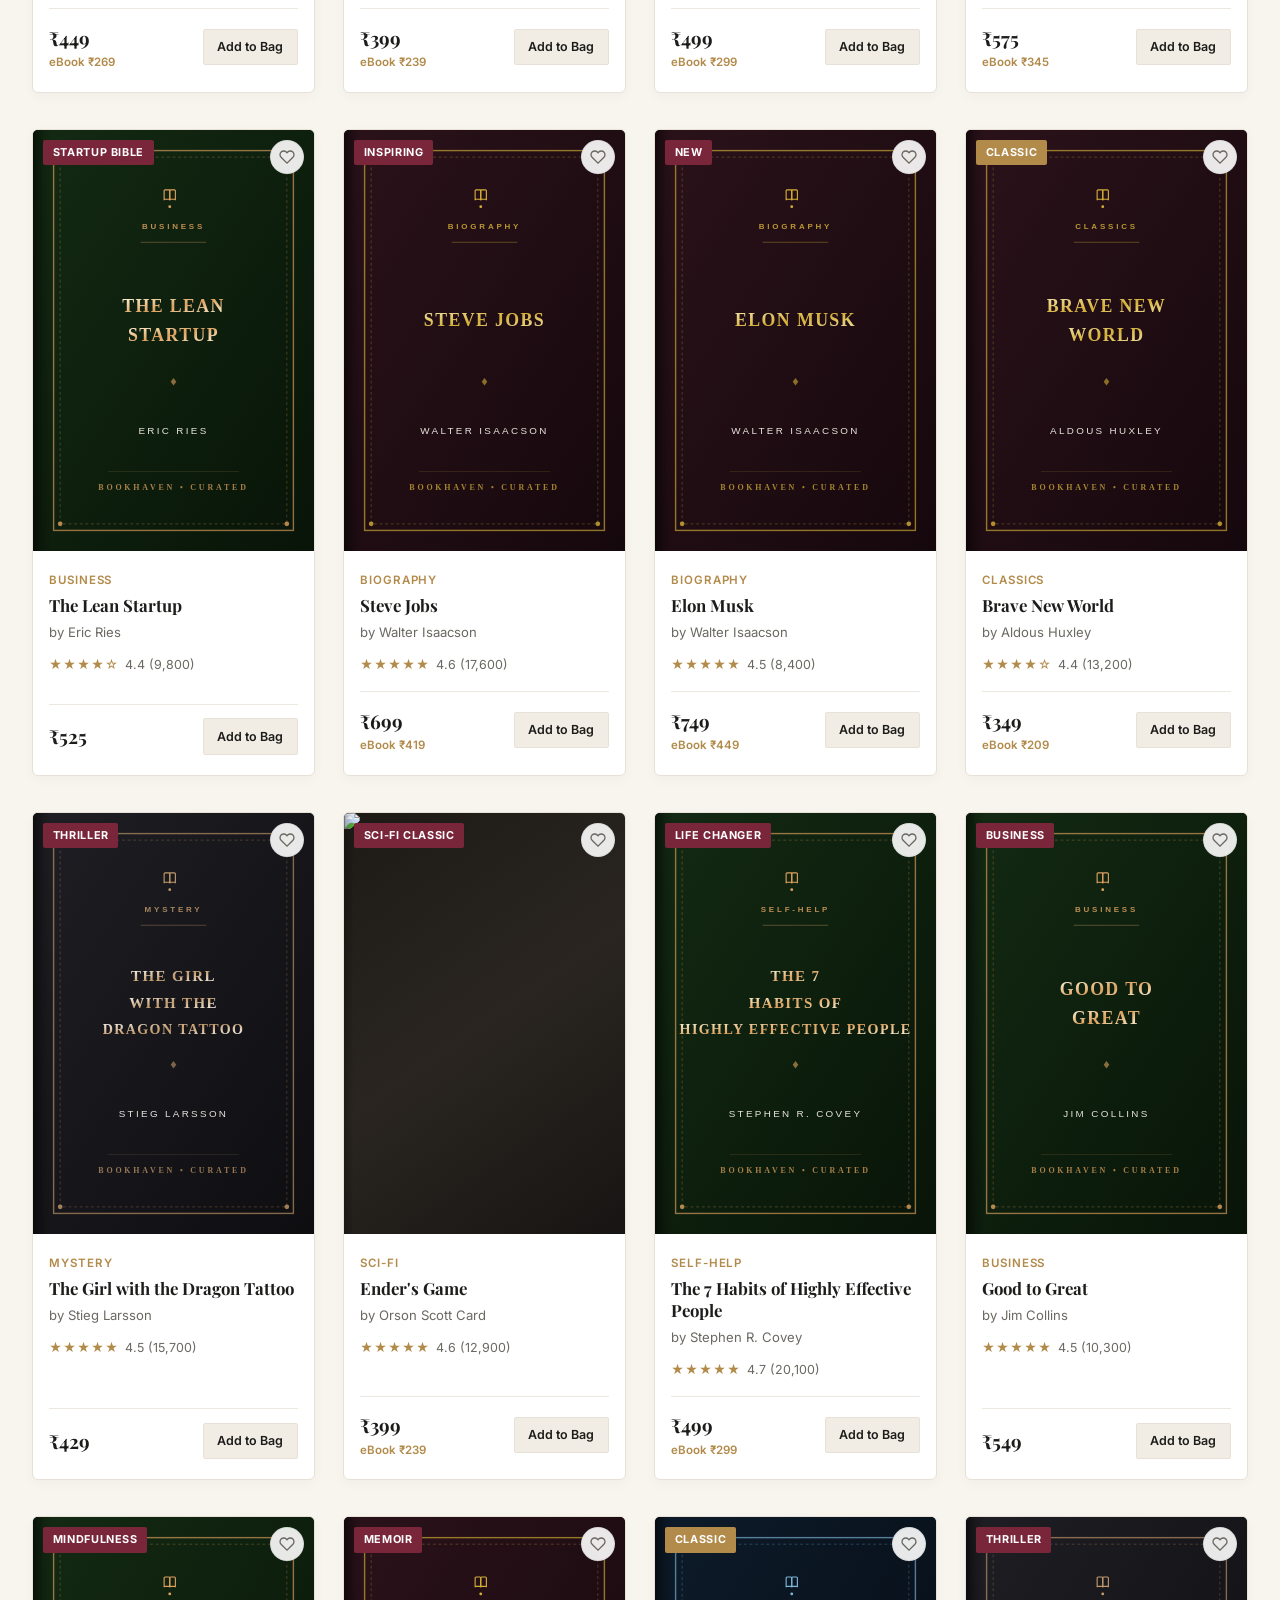
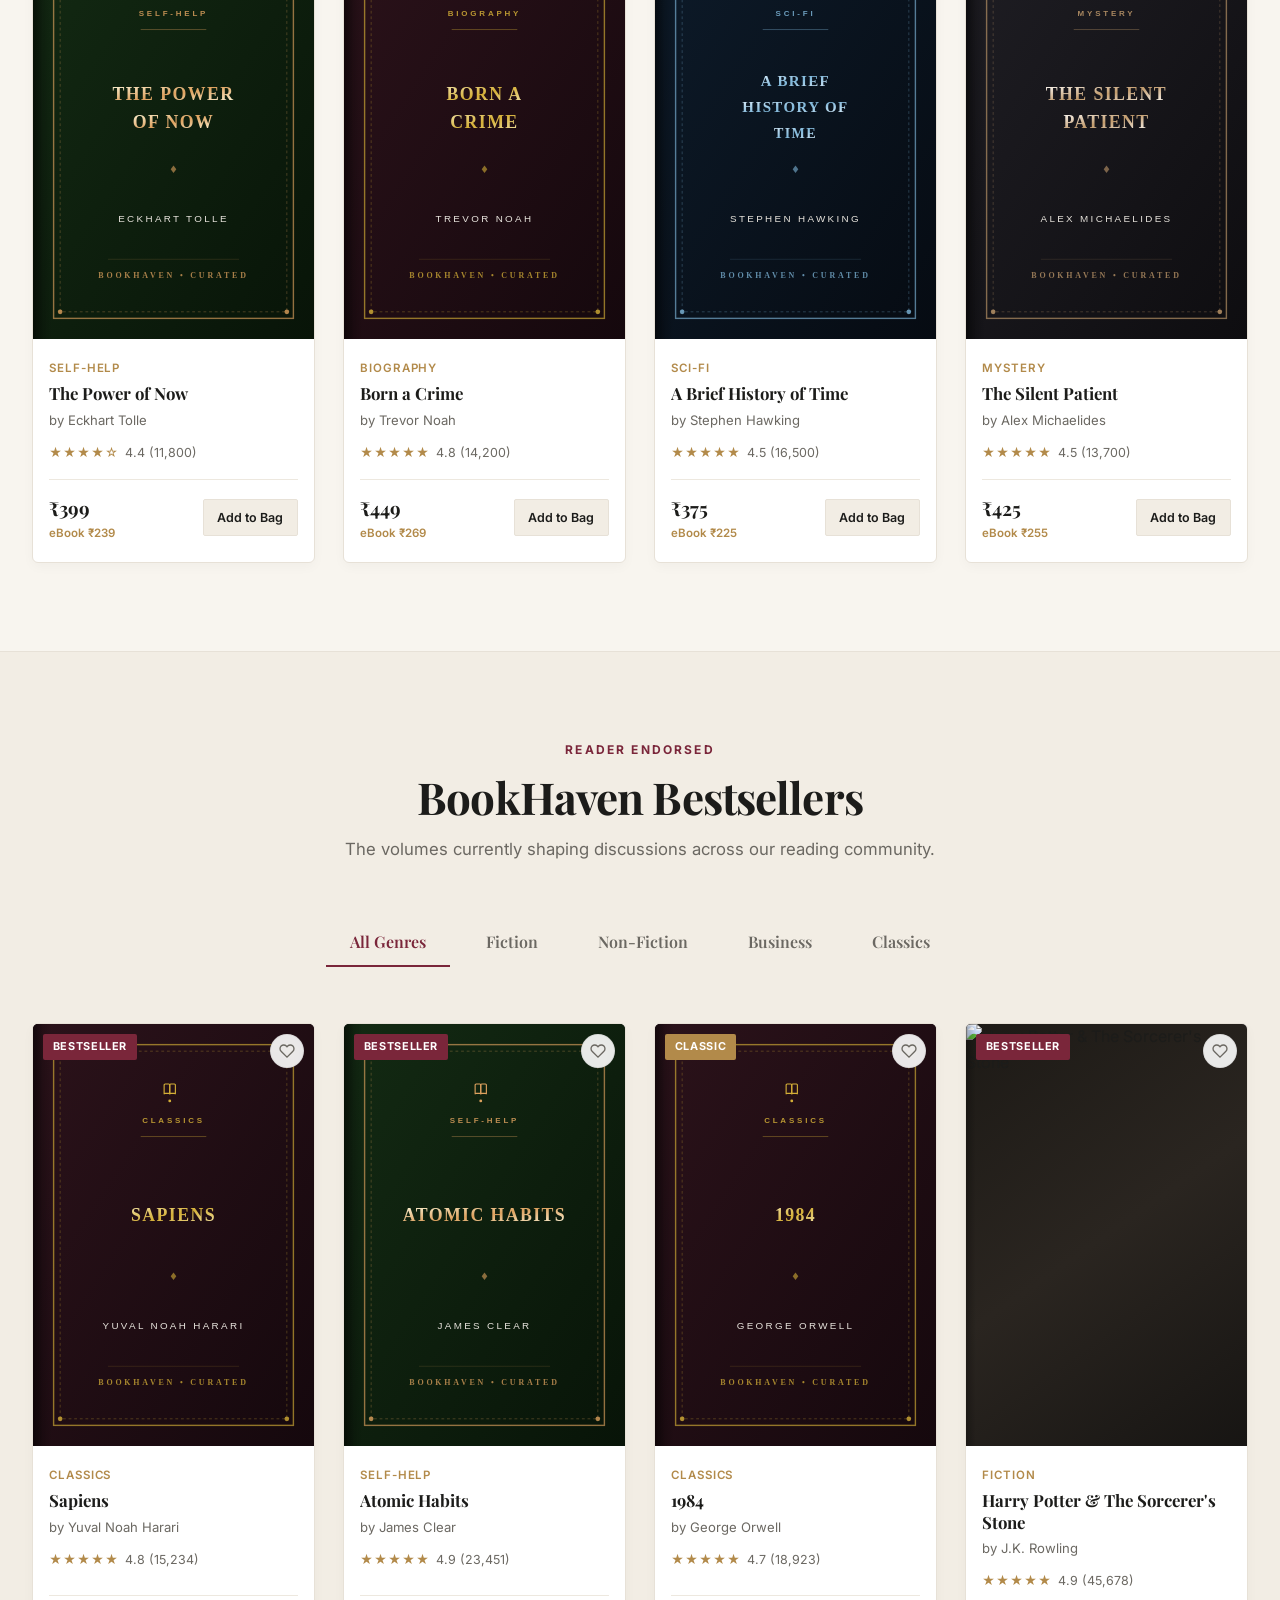
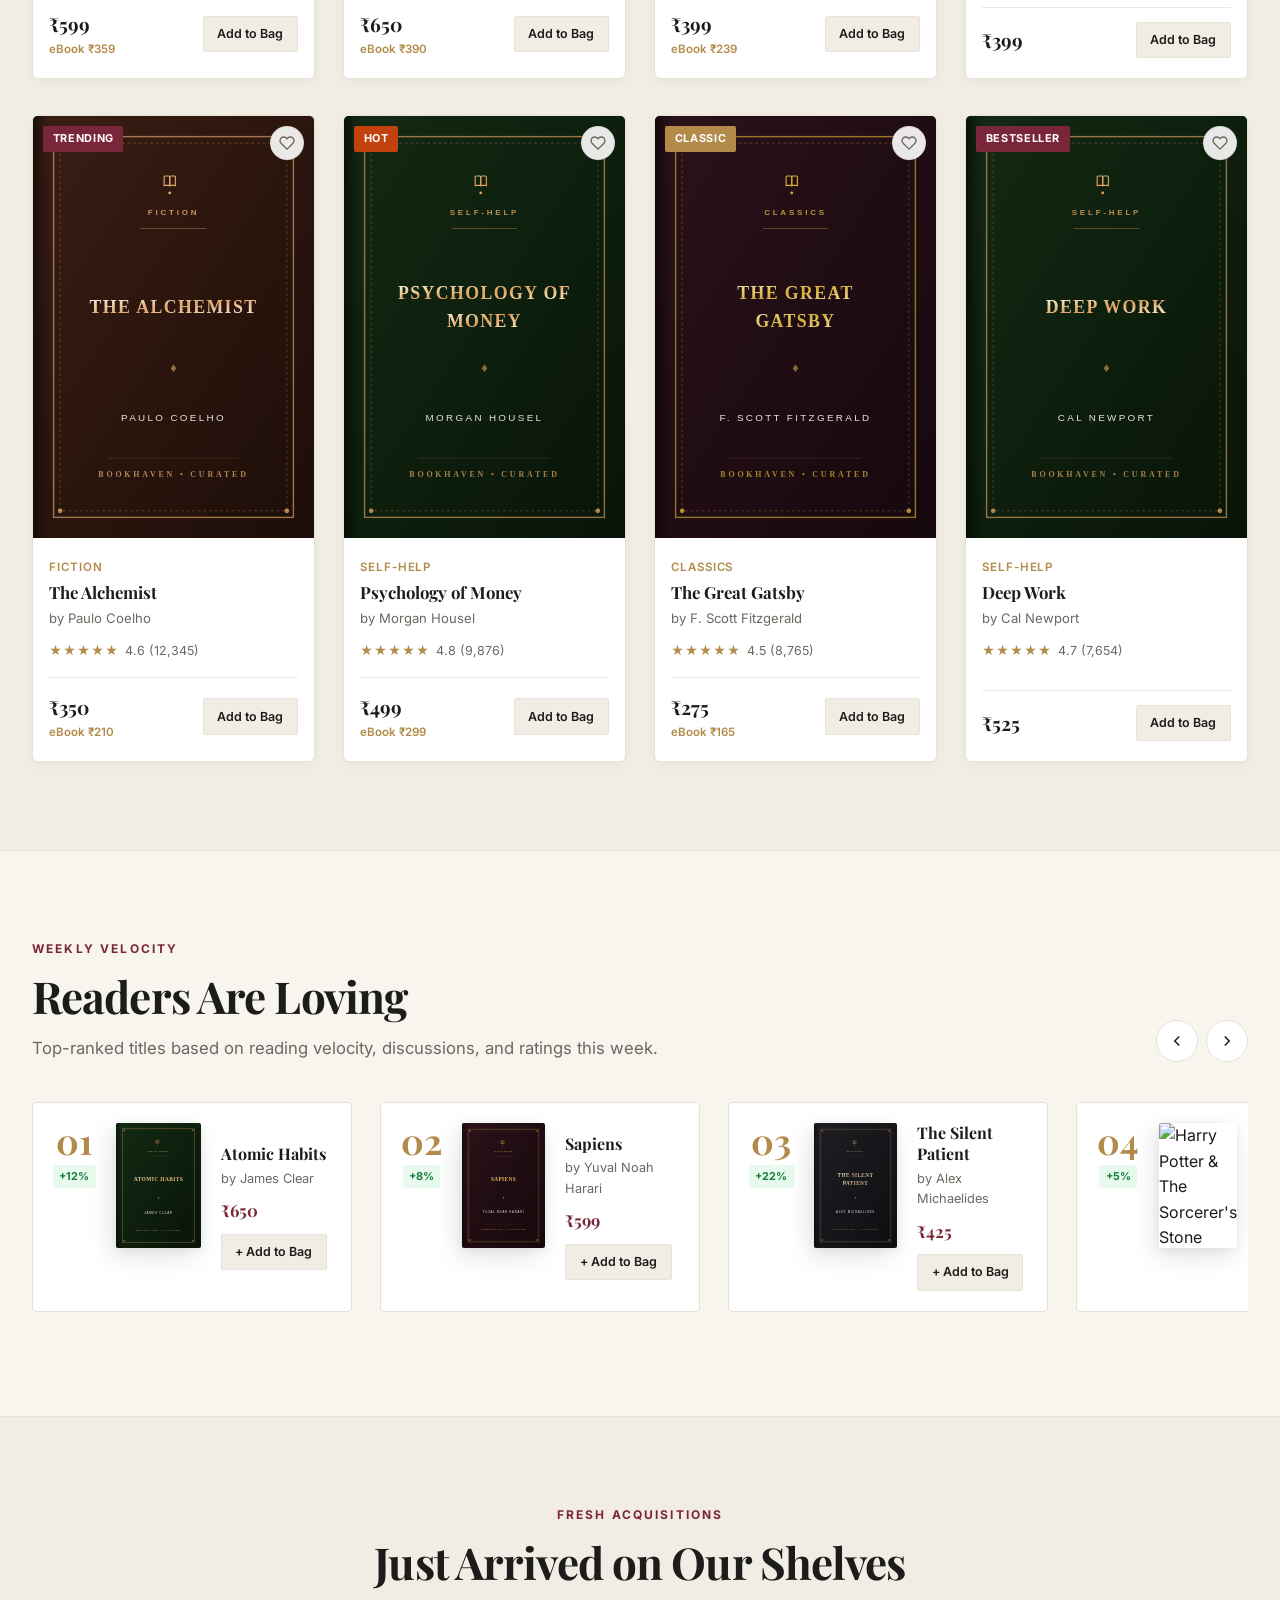
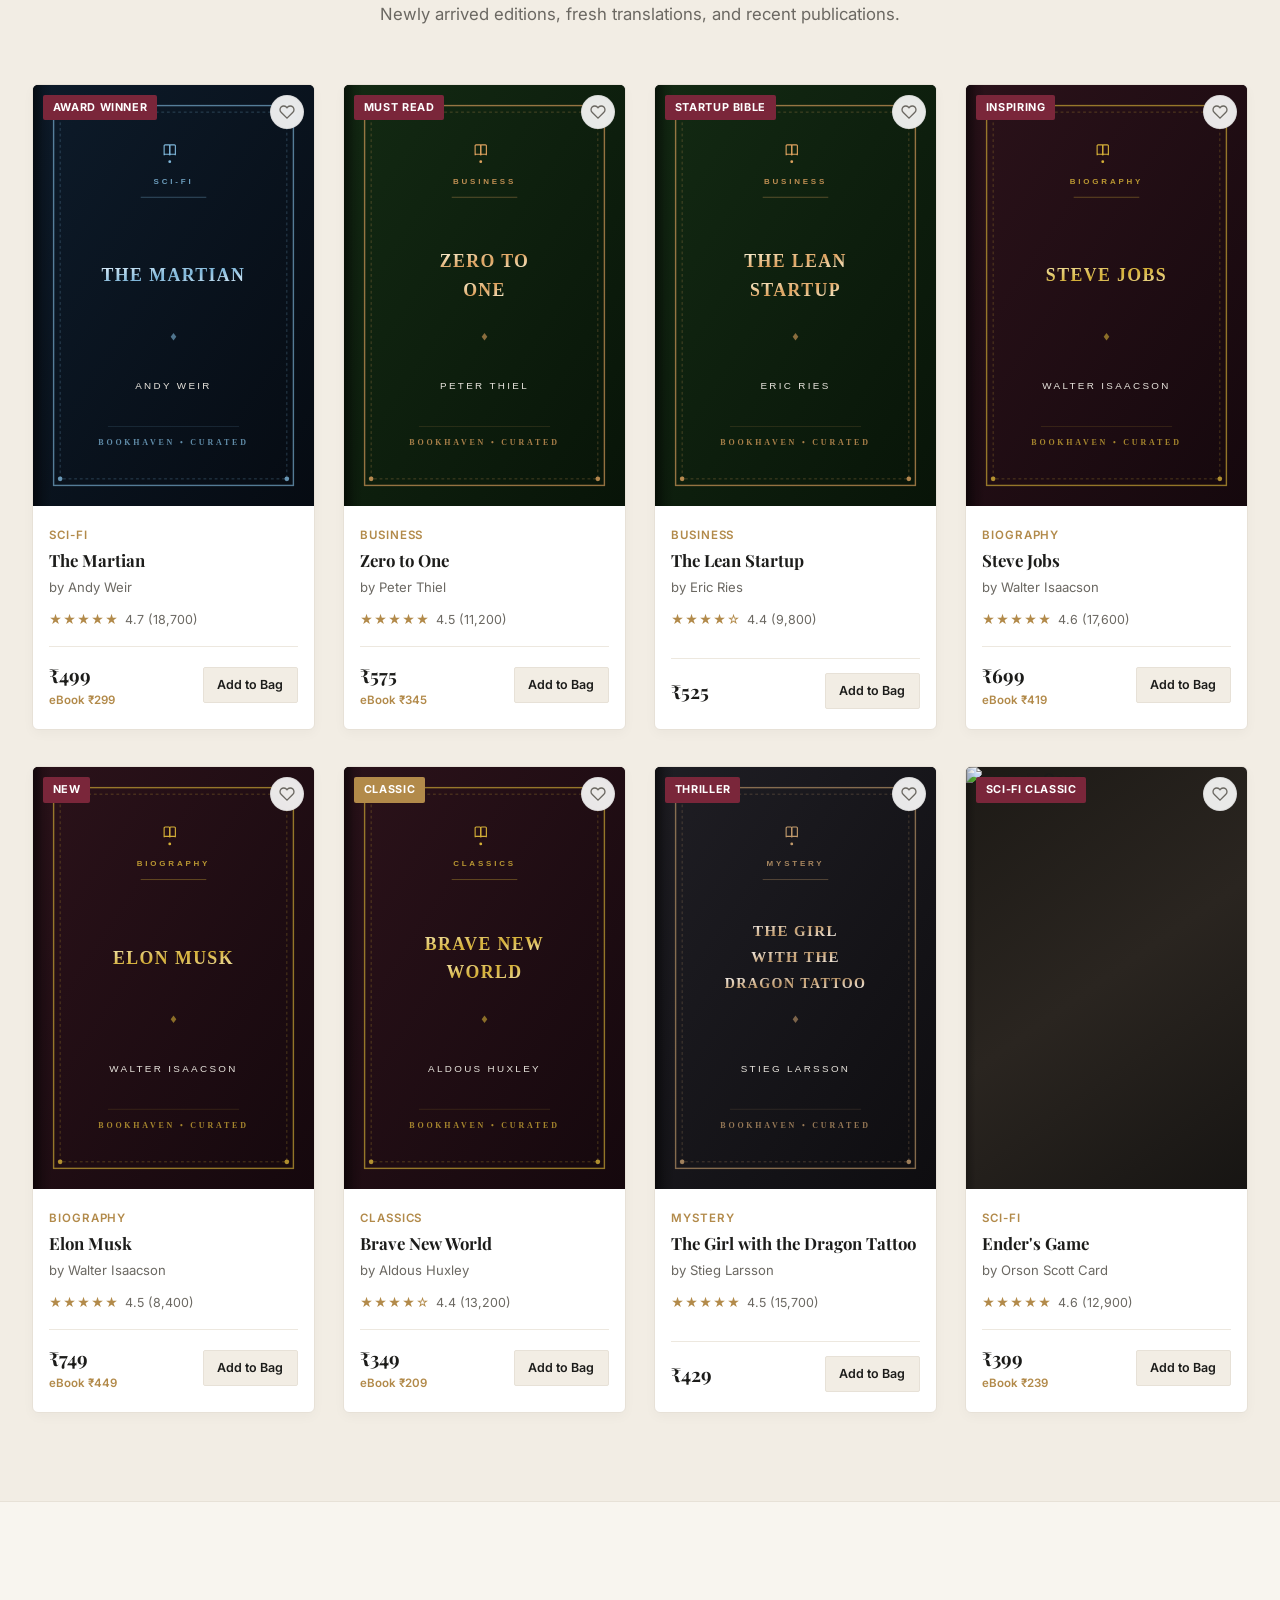
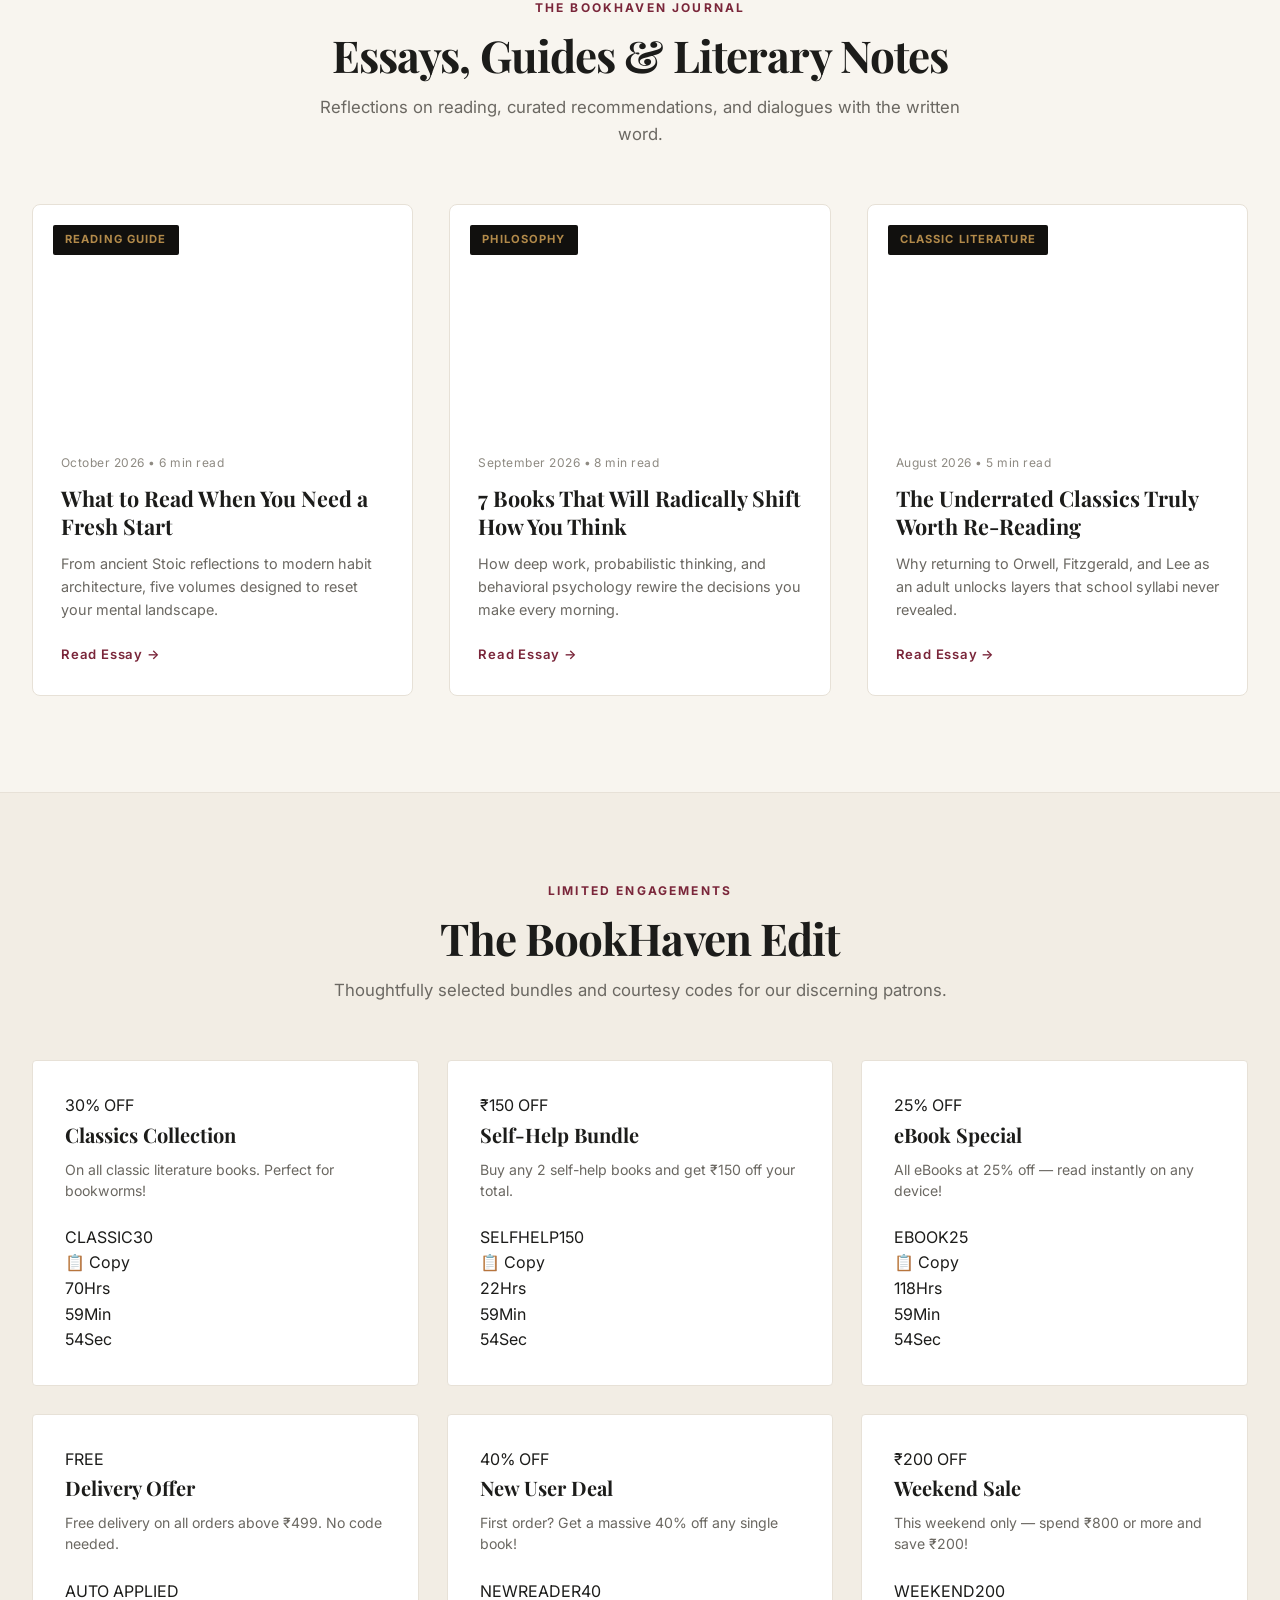
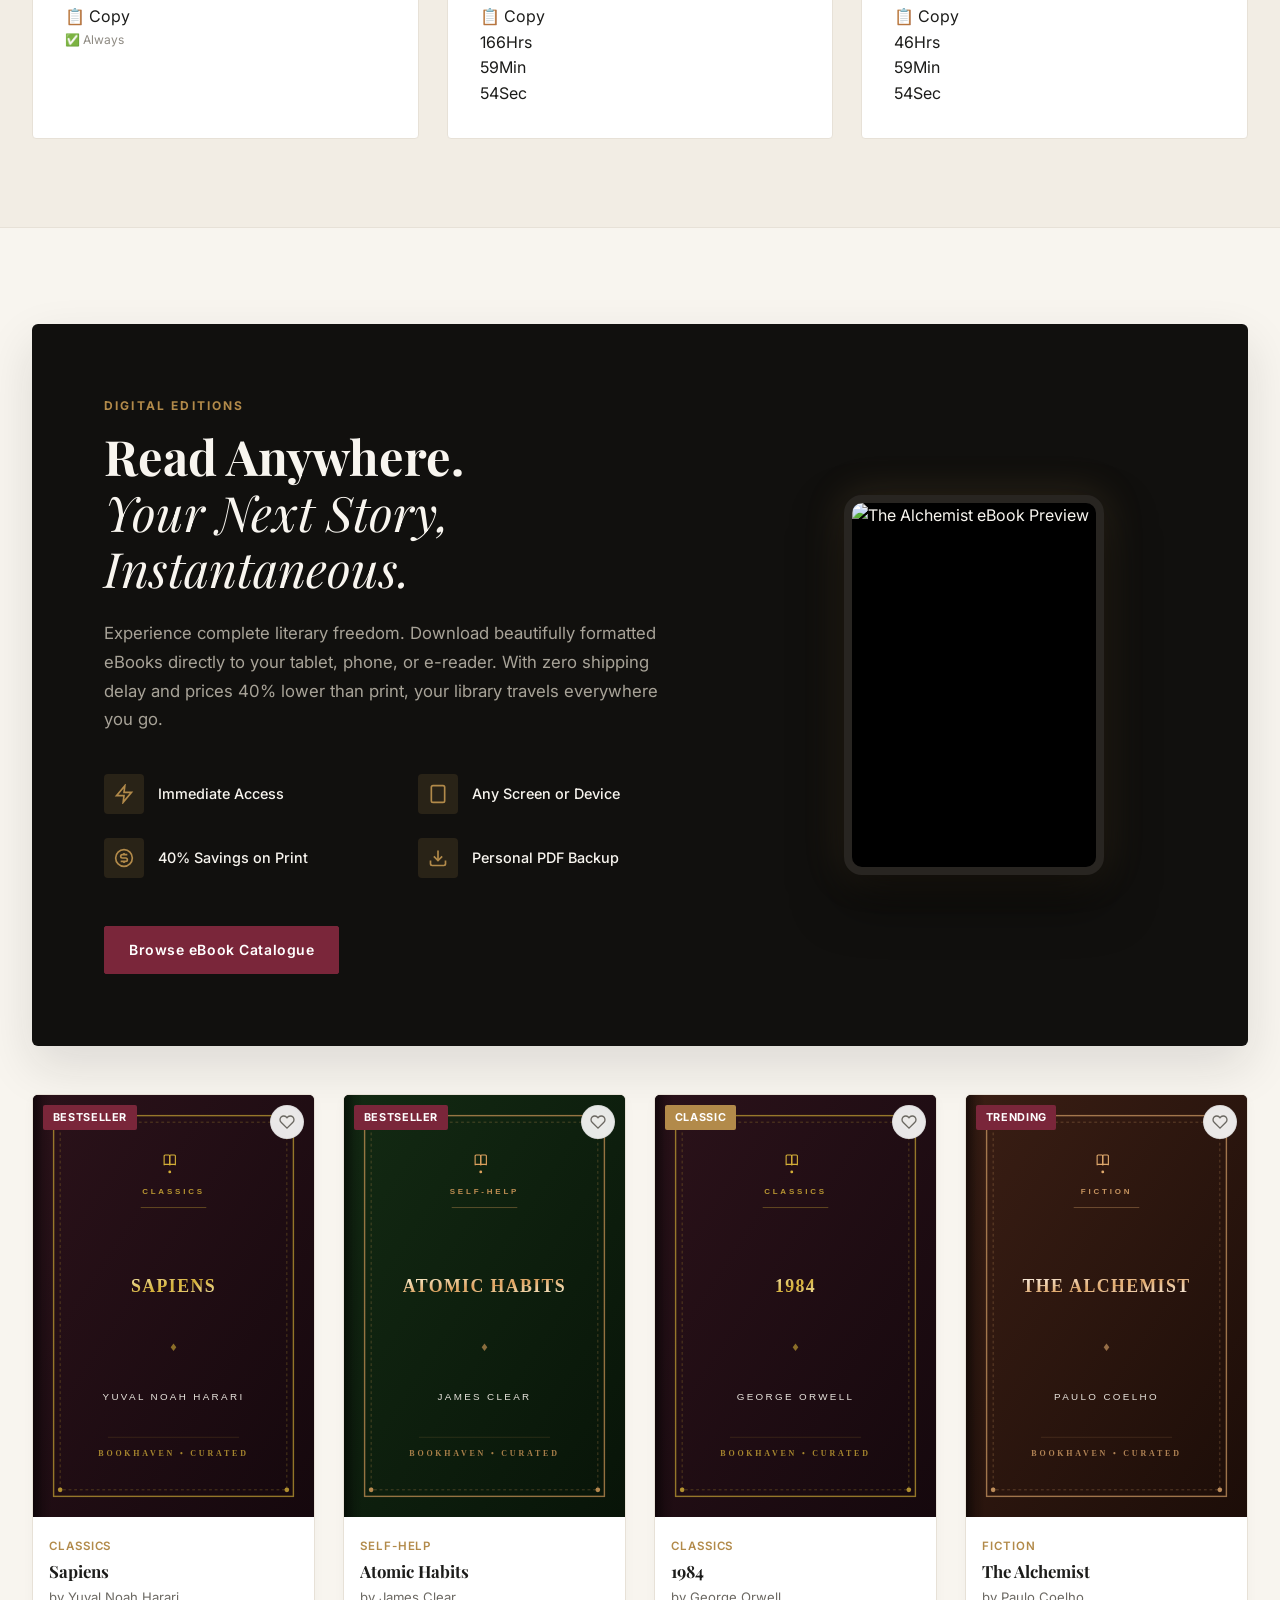
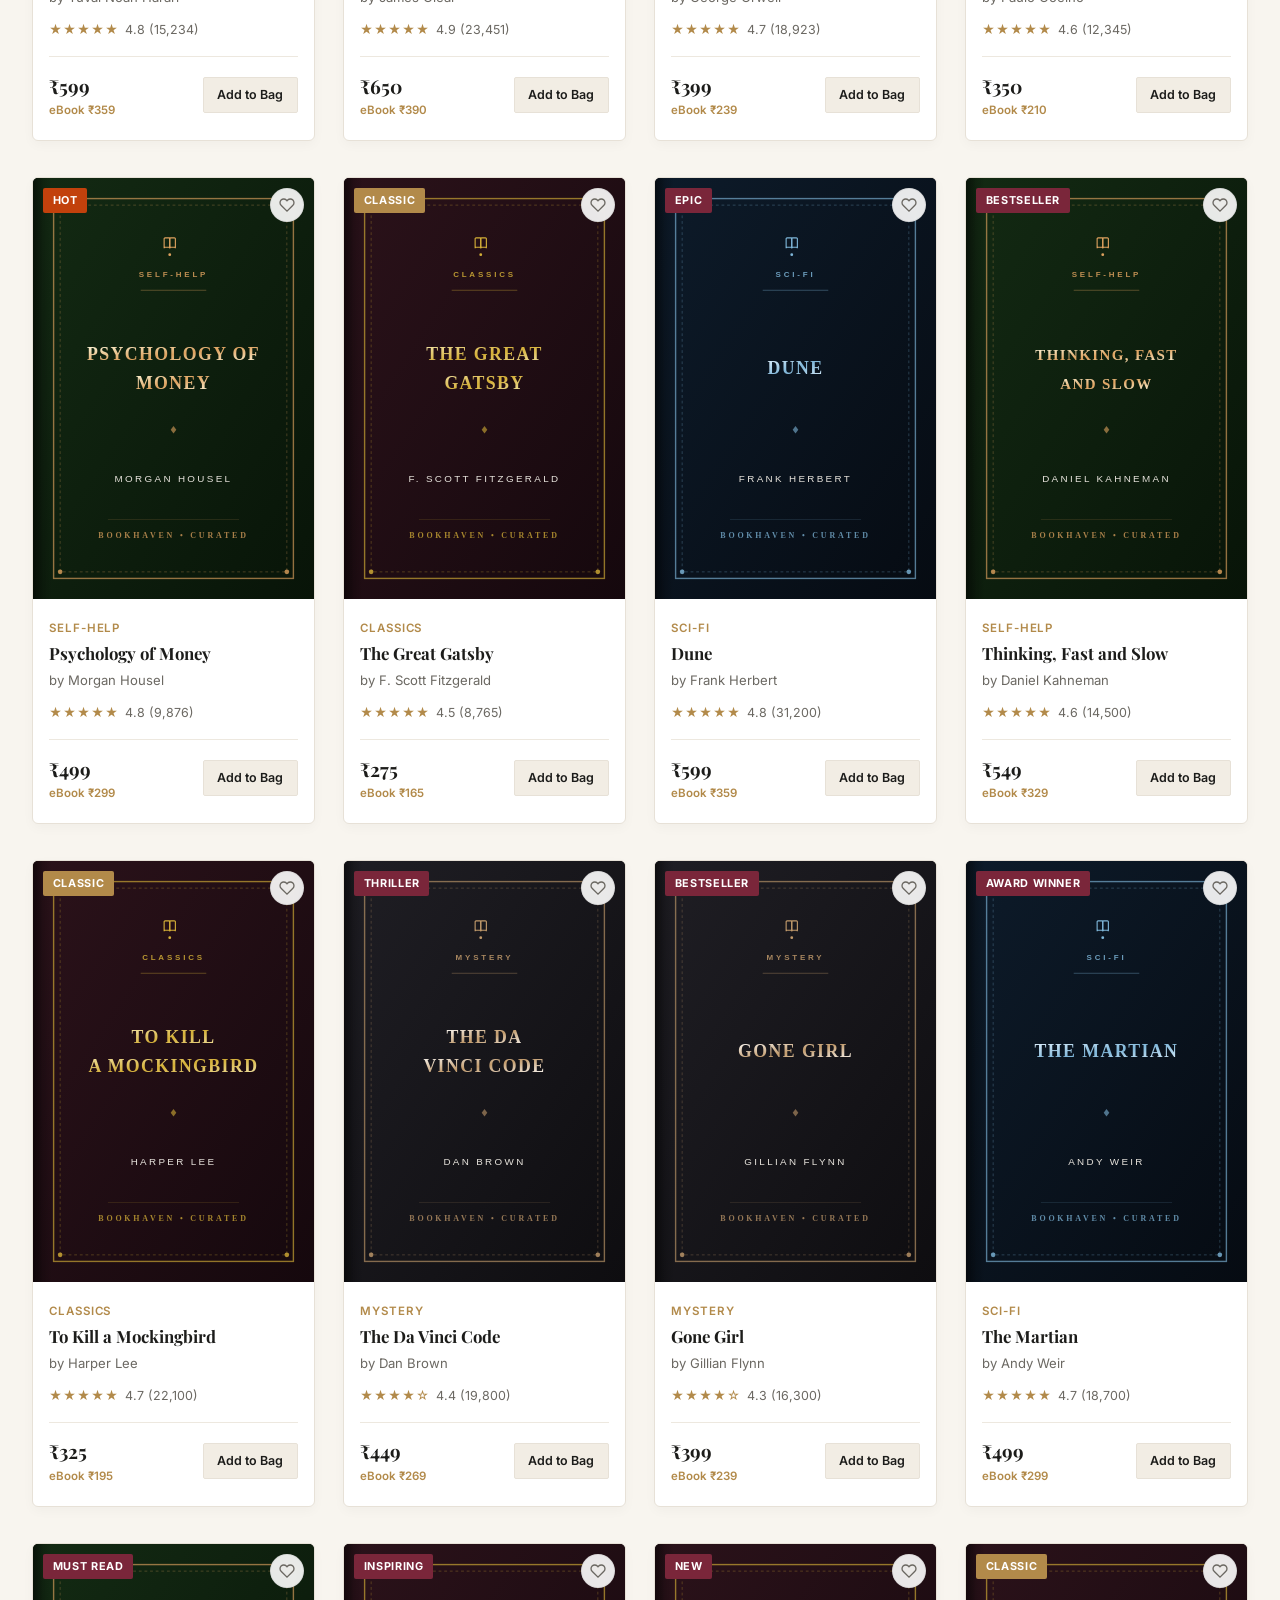
==== commit 9a327431: "k" ====
--- a/frontend/index.html
+++ b/frontend/index.html
@@ -56,17 +56,6 @@
           <polyline points="9 18 15 12 9 6"></polyline>
         </svg>
       </button>
-    </div>
-  </div>
-
-  <!-- Announcement Bar -->
-  <div class="announcement-bar">
-    <div class="announcement-content">
-      <span>Complimentary shipping on literary orders over ₹999</span>
-      <span class="announcement-bullet">•</span>
-      <span>Handcrafted packaging with complimentary bookmarker</span>
-      <span class="announcement-bullet">•</span>
-      <span>eBooks delivered instantly to your reading device</span>
     </div>
   </div>
 
--- a/frontend/styles.css
+++ b/frontend/styles.css
@@ -347,29 +347,6 @@
 /* =============================================================================
    PART 5 & 6: HEADER & NAVIGATION
    ============================================================================= */
-.announcement-bar {
-  background-color: var(--bg-dark);
-  color: var(--text-light-muted);
-  font-size: 0.75rem;
-  font-weight: 500;
-  letter-spacing: 0.06em;
-  padding: 0.5rem 1rem;
-  text-align: center;
-  border-bottom: 1px solid var(--border-dark);
-  overflow: hidden;
-}
-
-.announcement-content {
-  display: flex;
-  align-items: center;
-  justify-content: center;
-  gap: 0.75rem;
-  flex-wrap: wrap;
-}
-
-.announcement-bullet {
-  color: var(--accent-gold);
-}
 
 header {
   position: sticky;
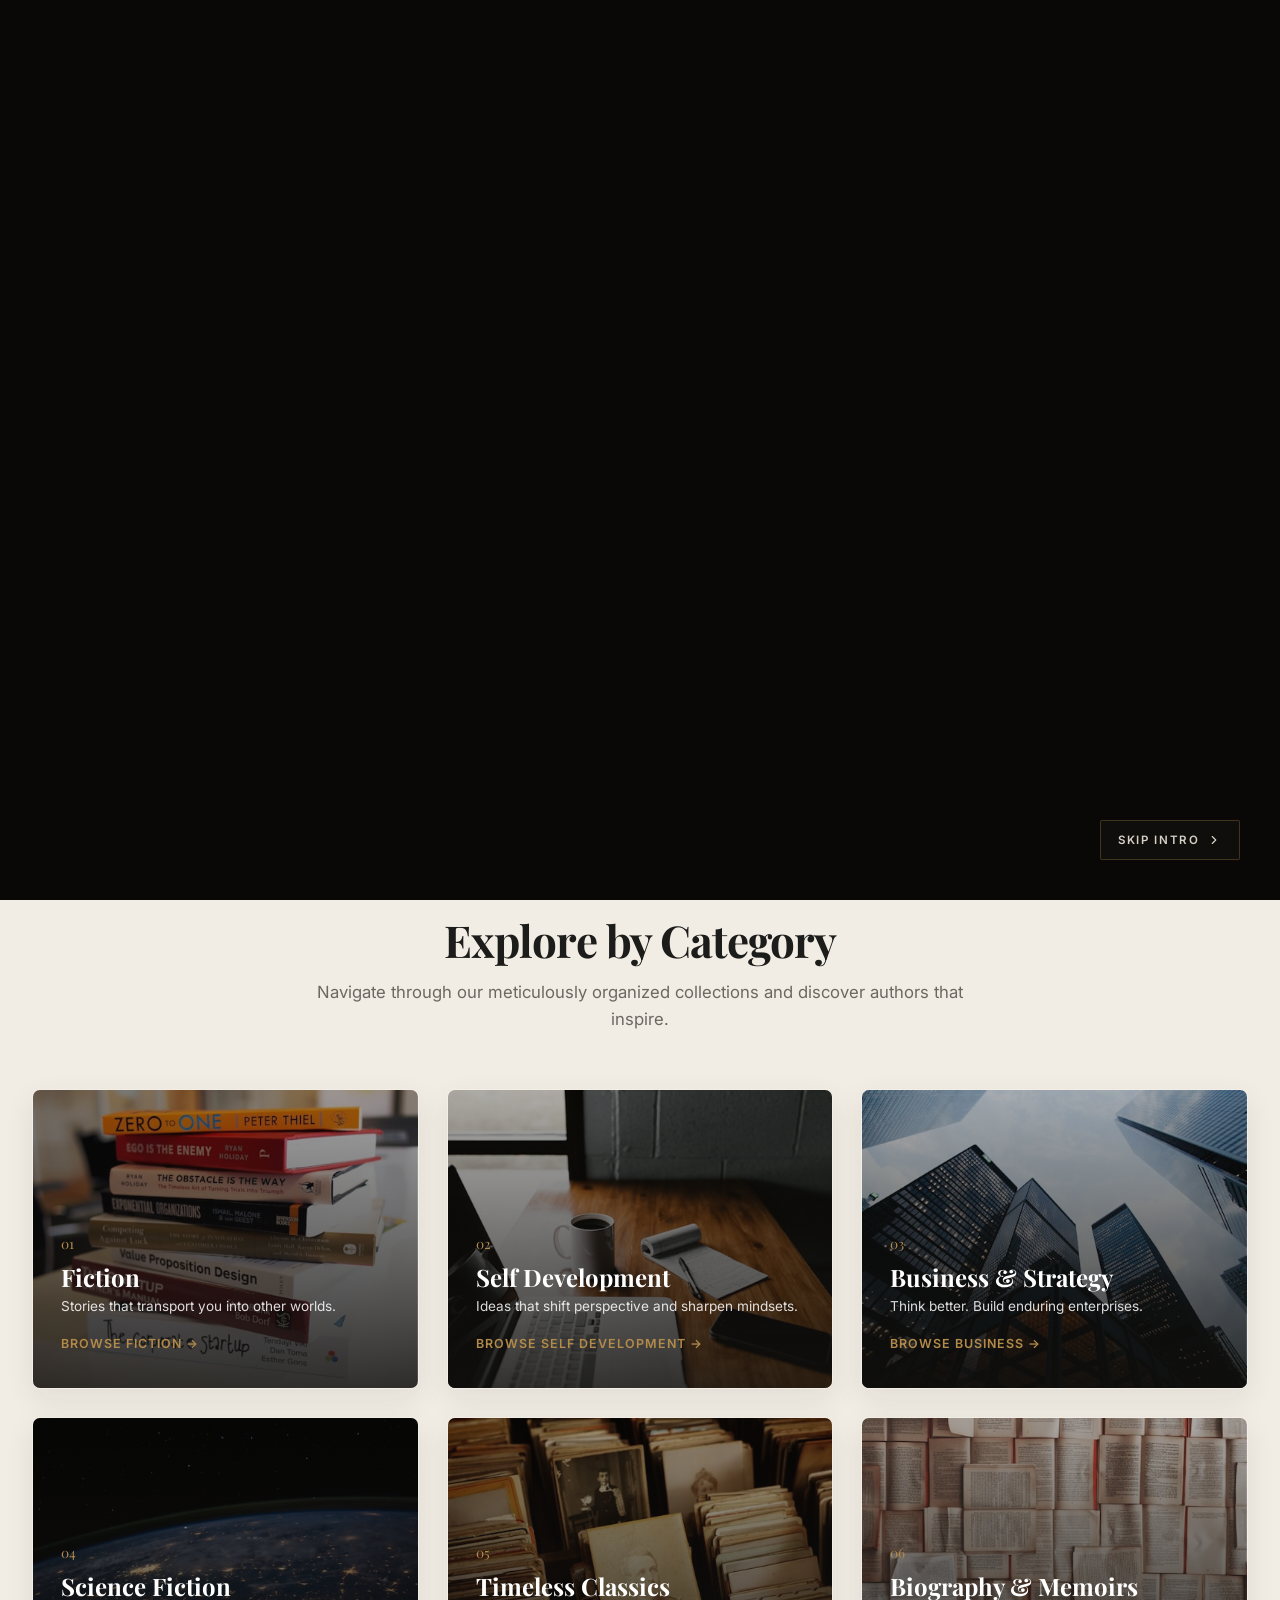
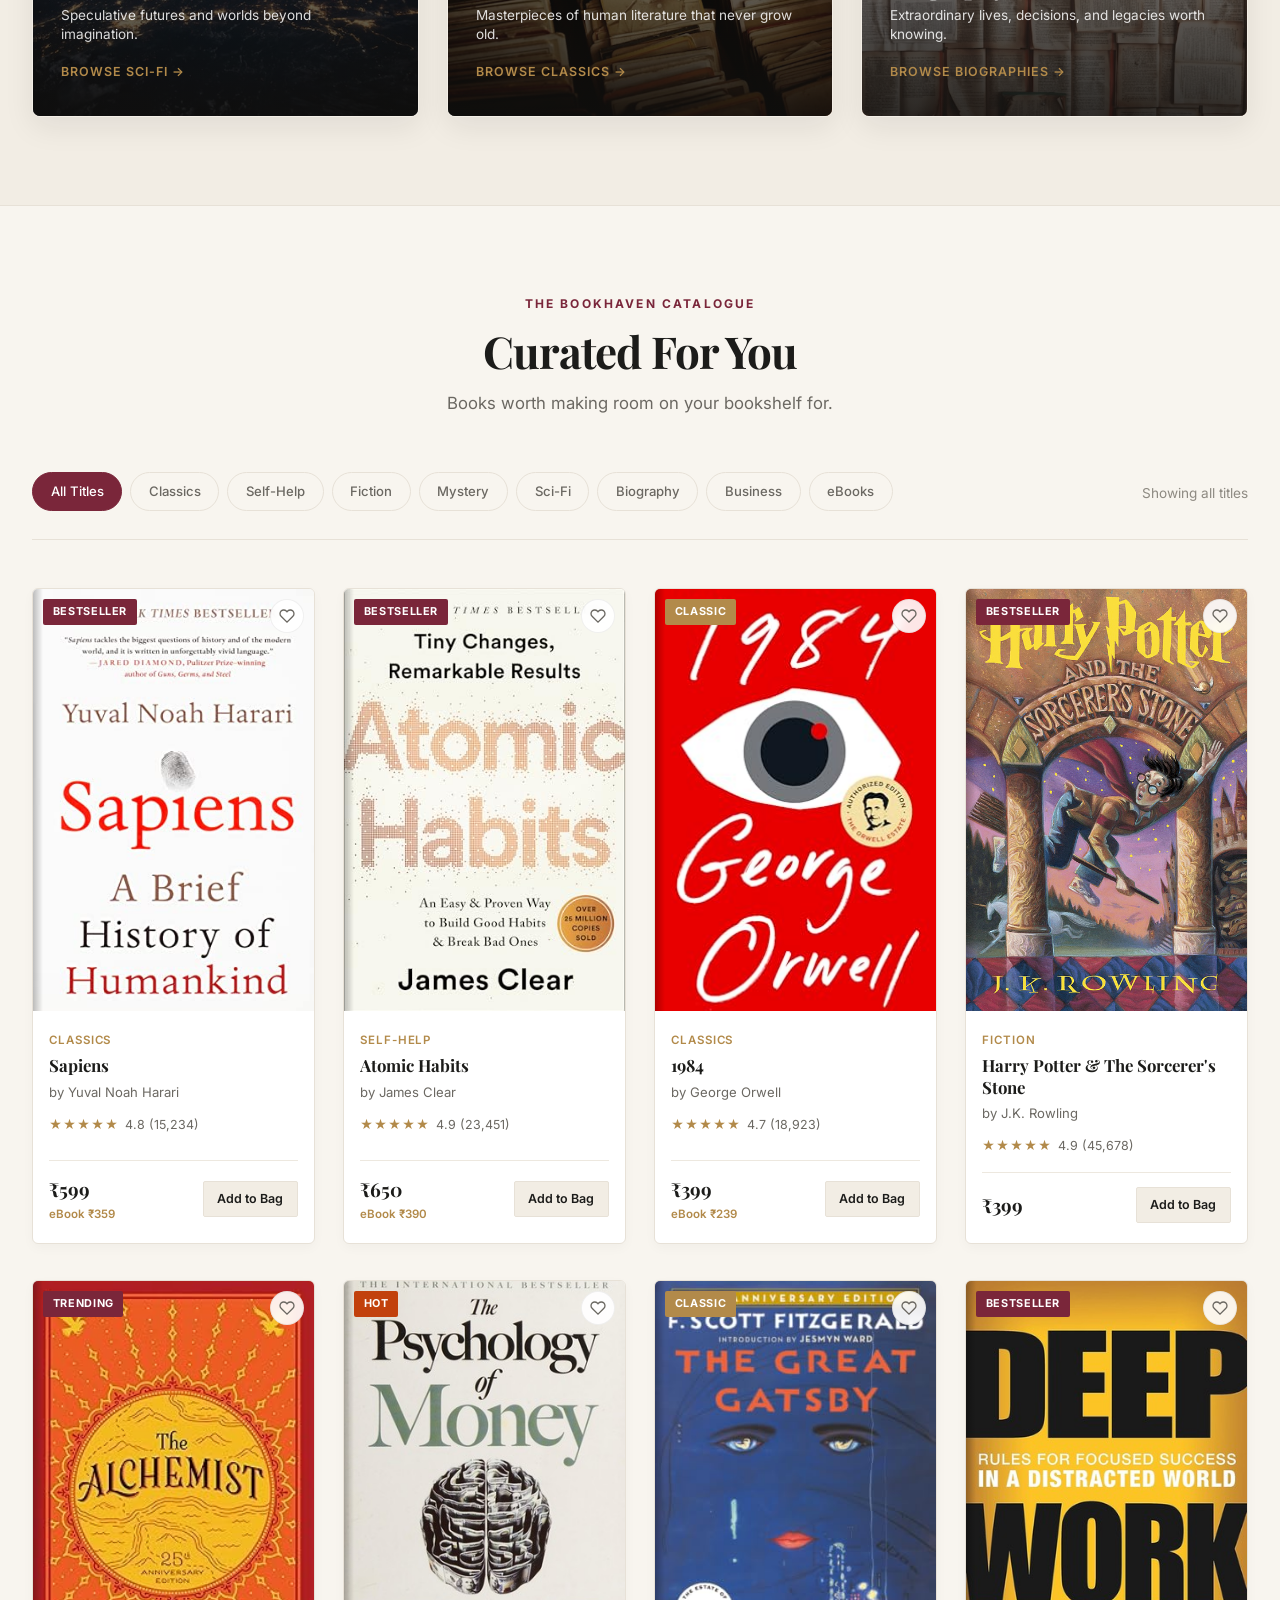
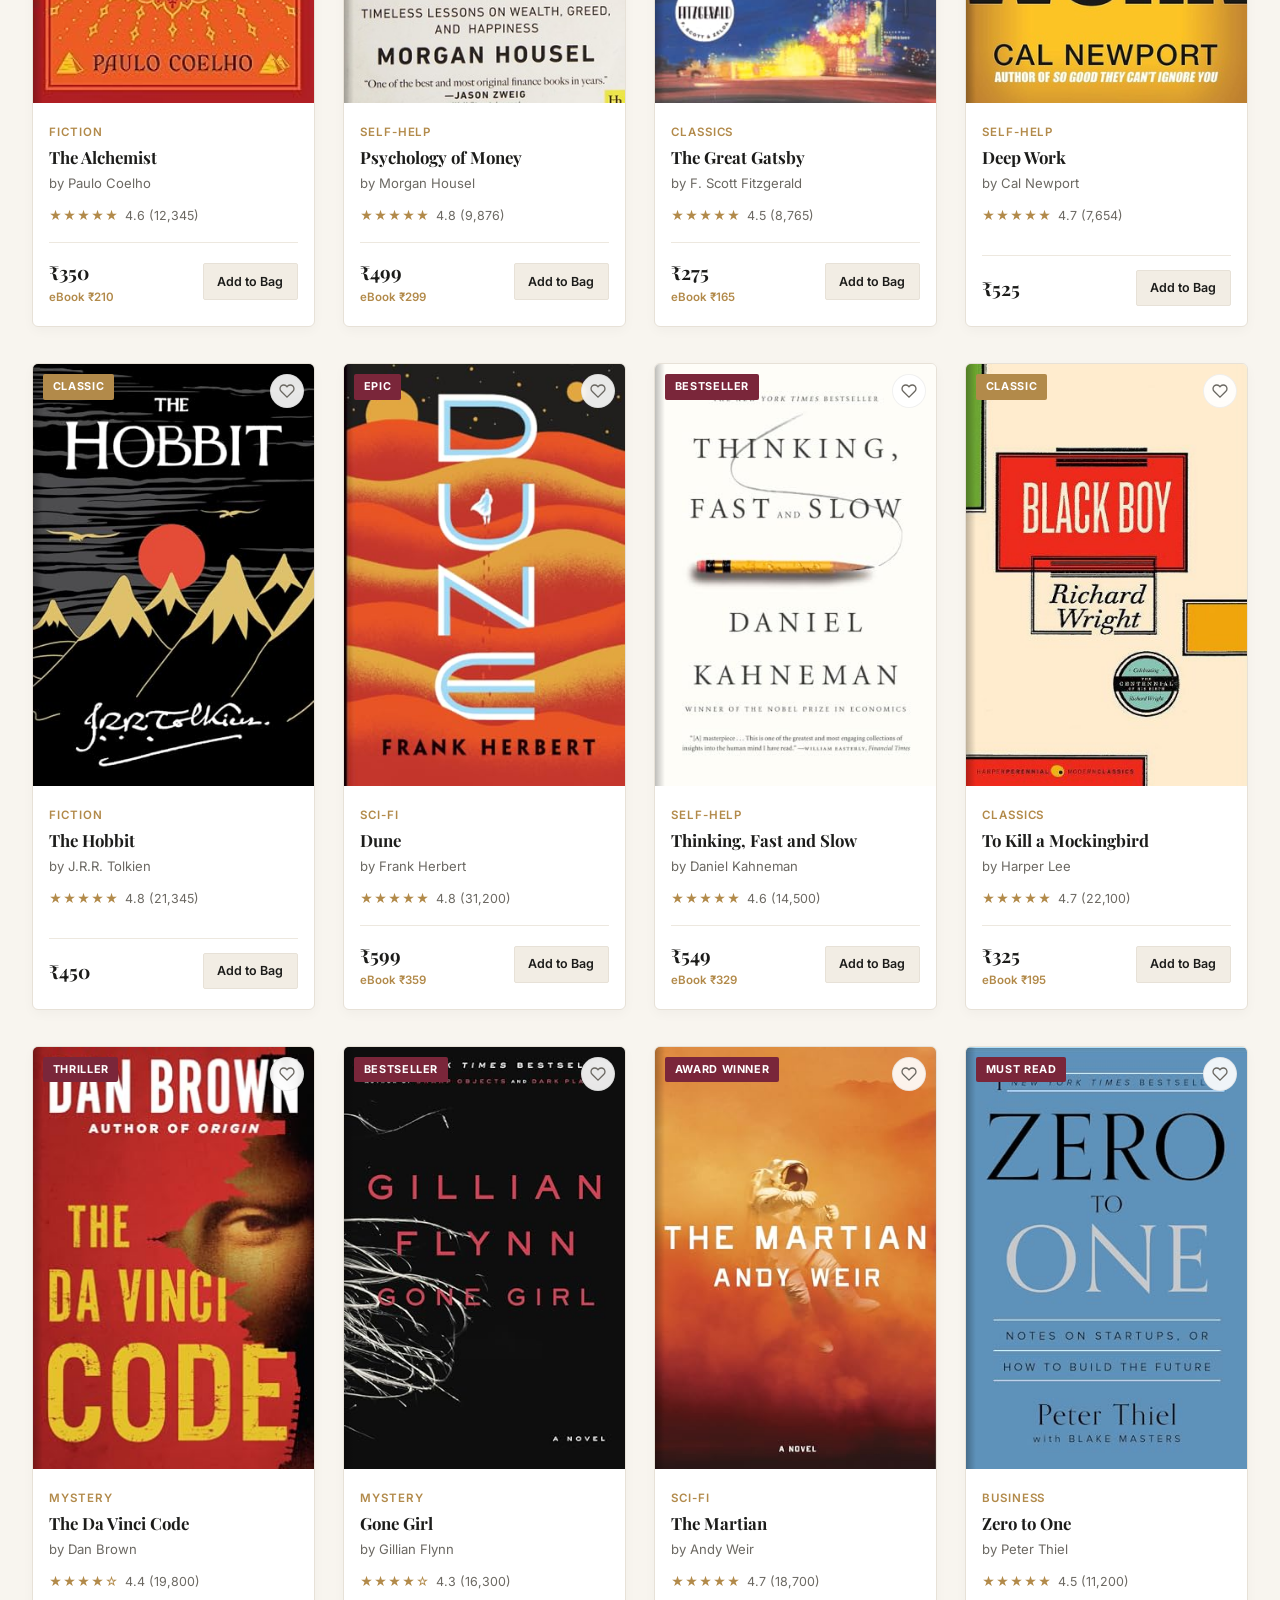
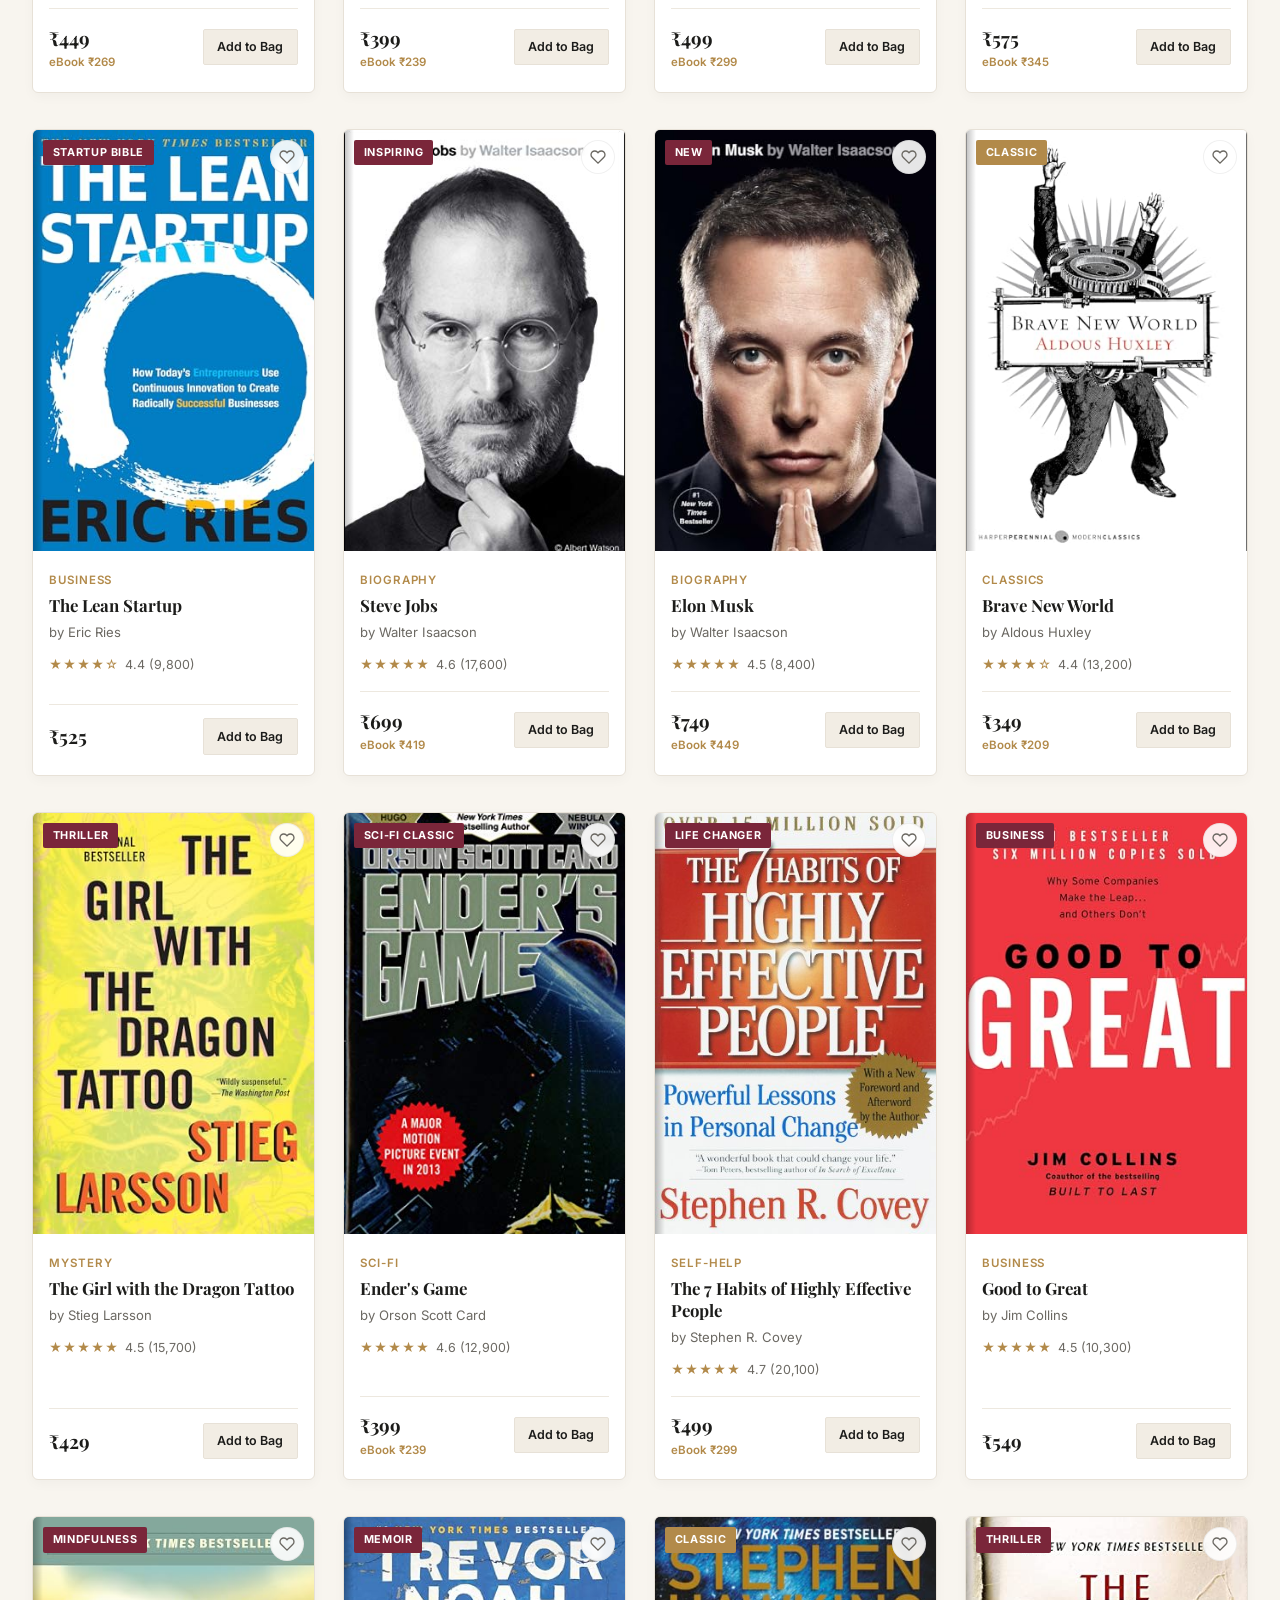
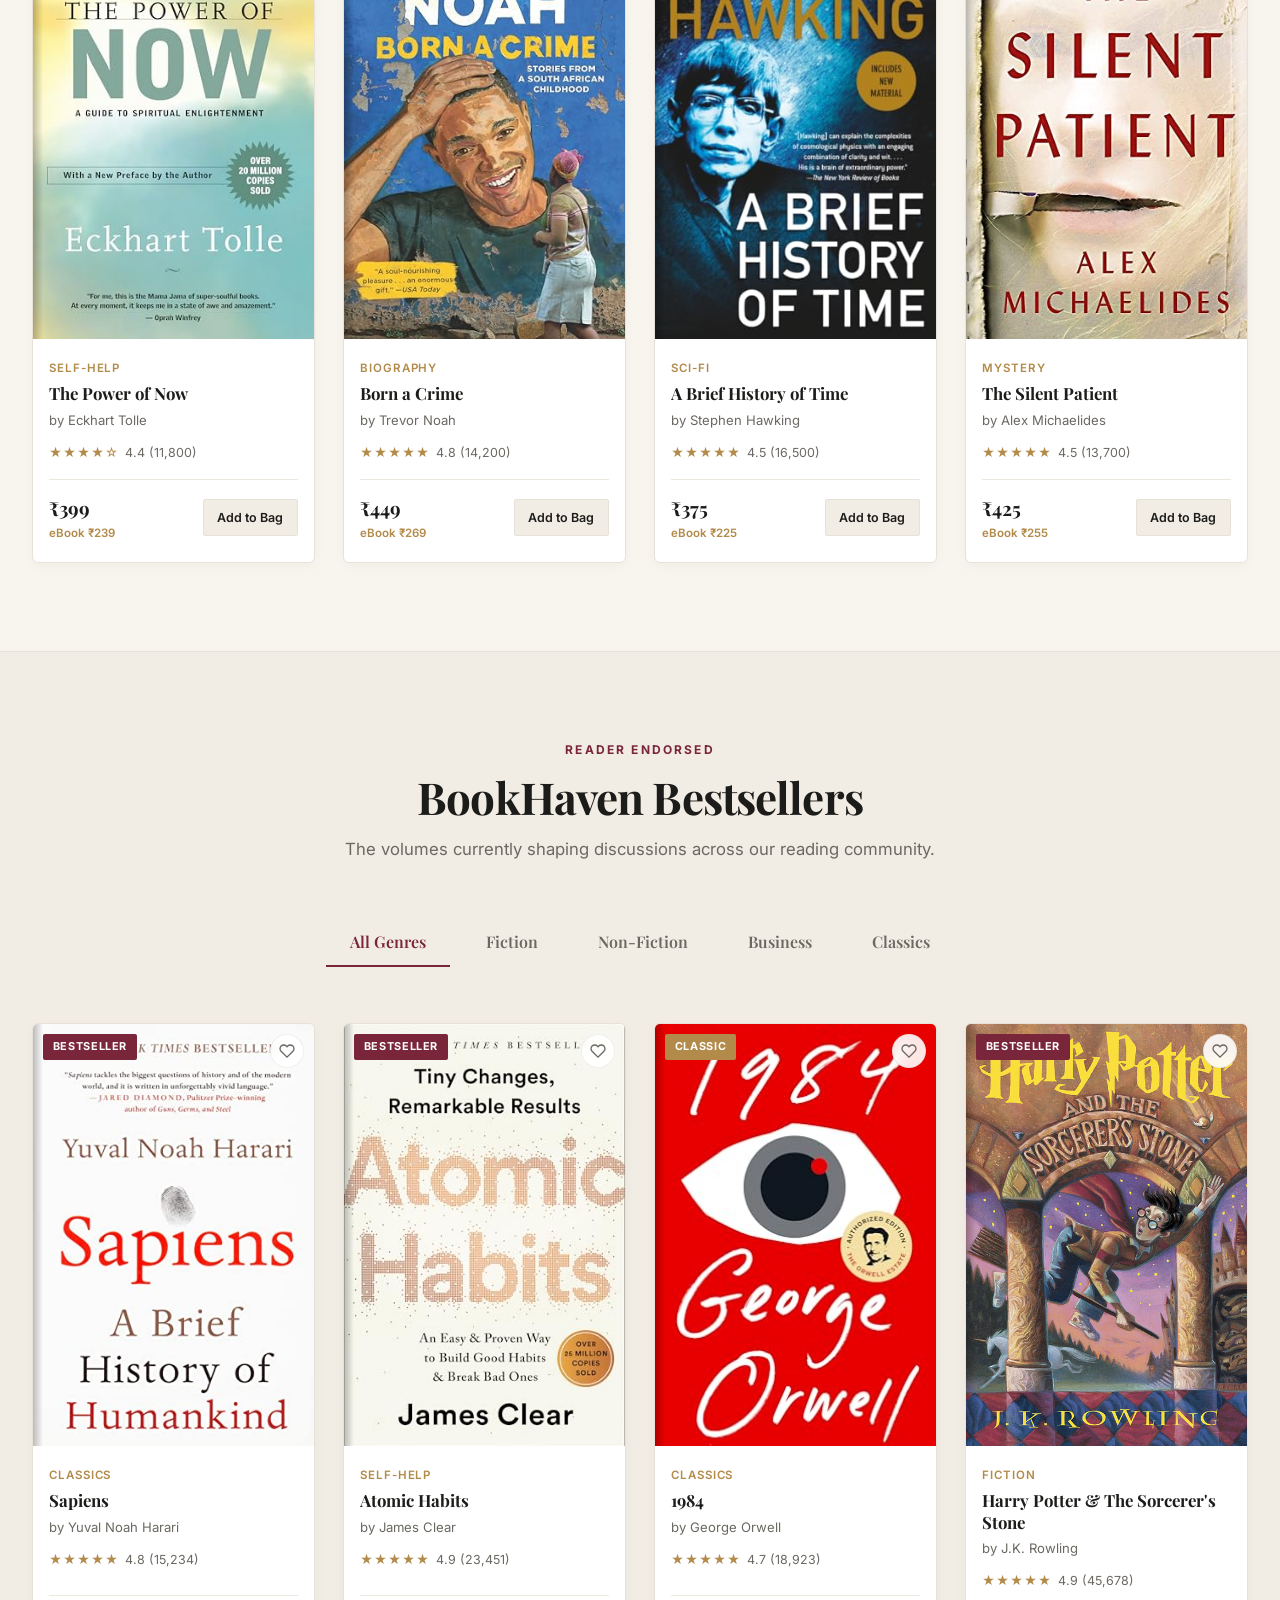
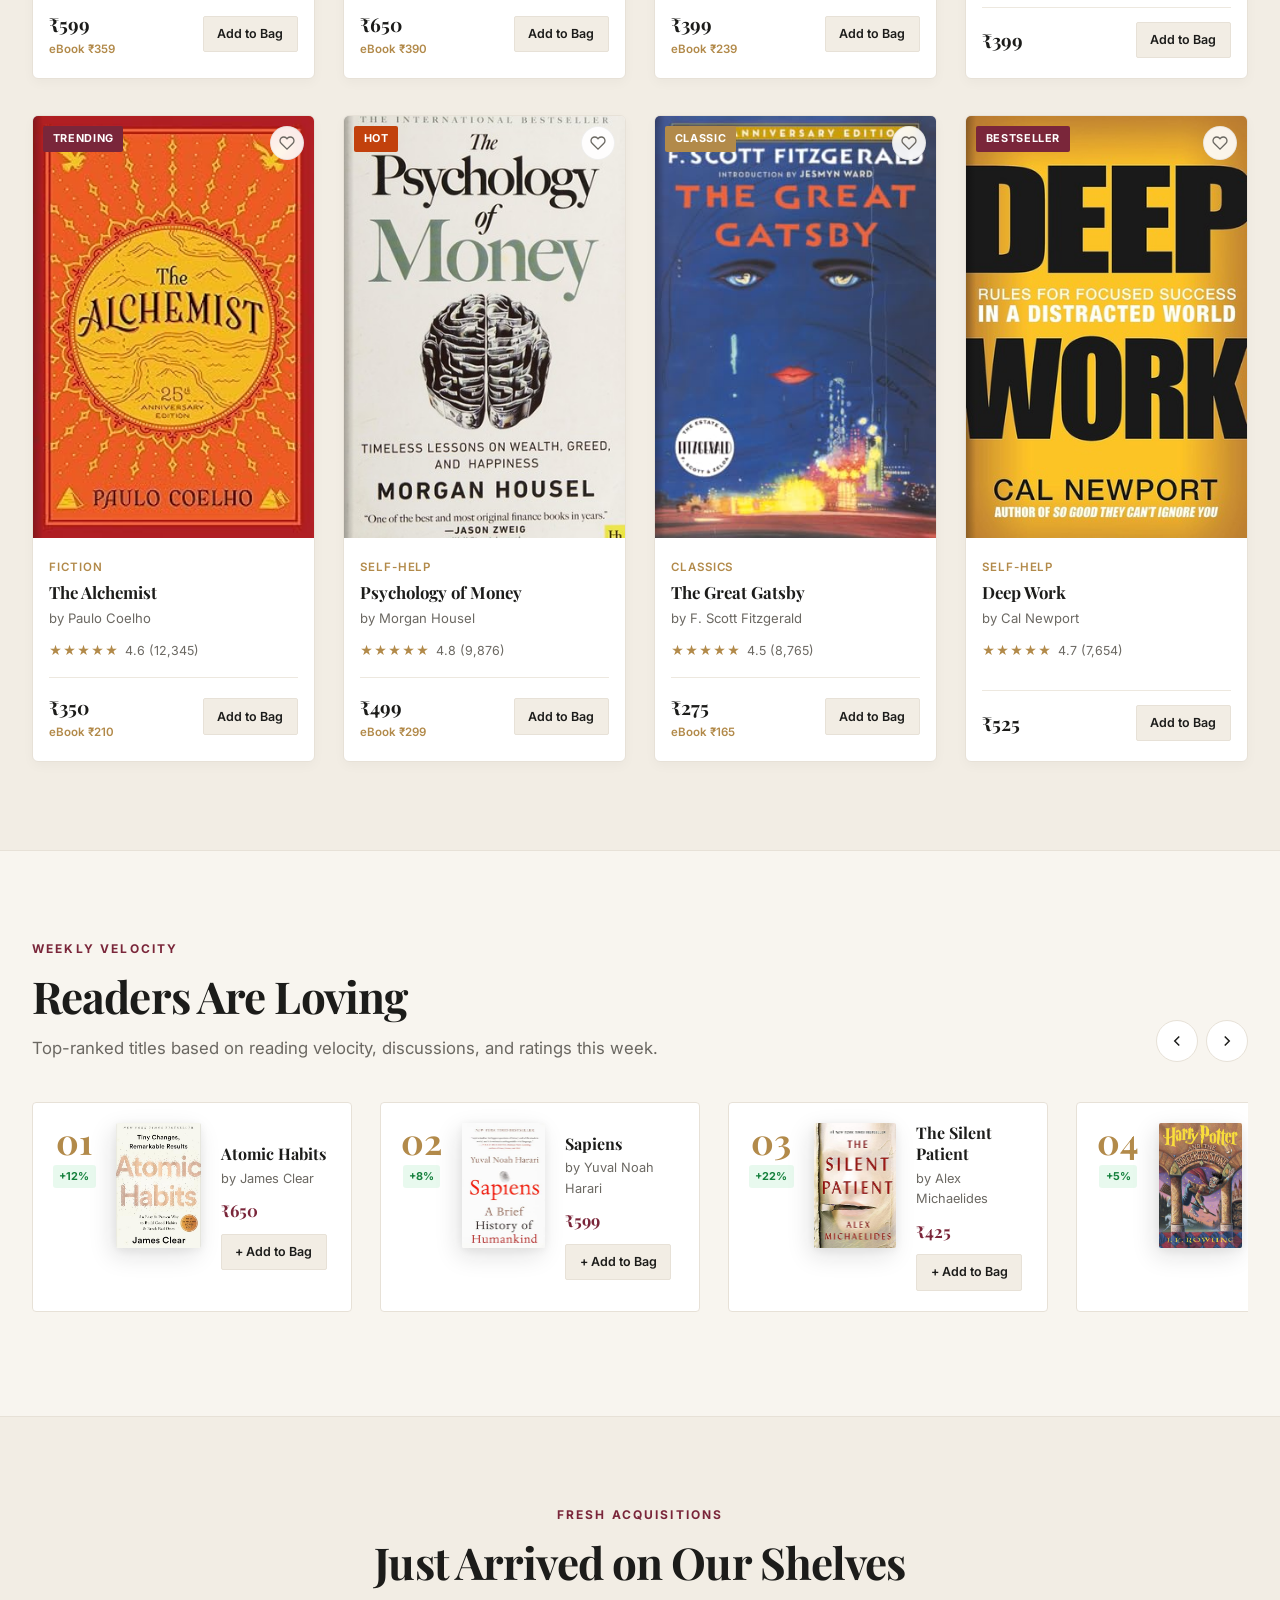
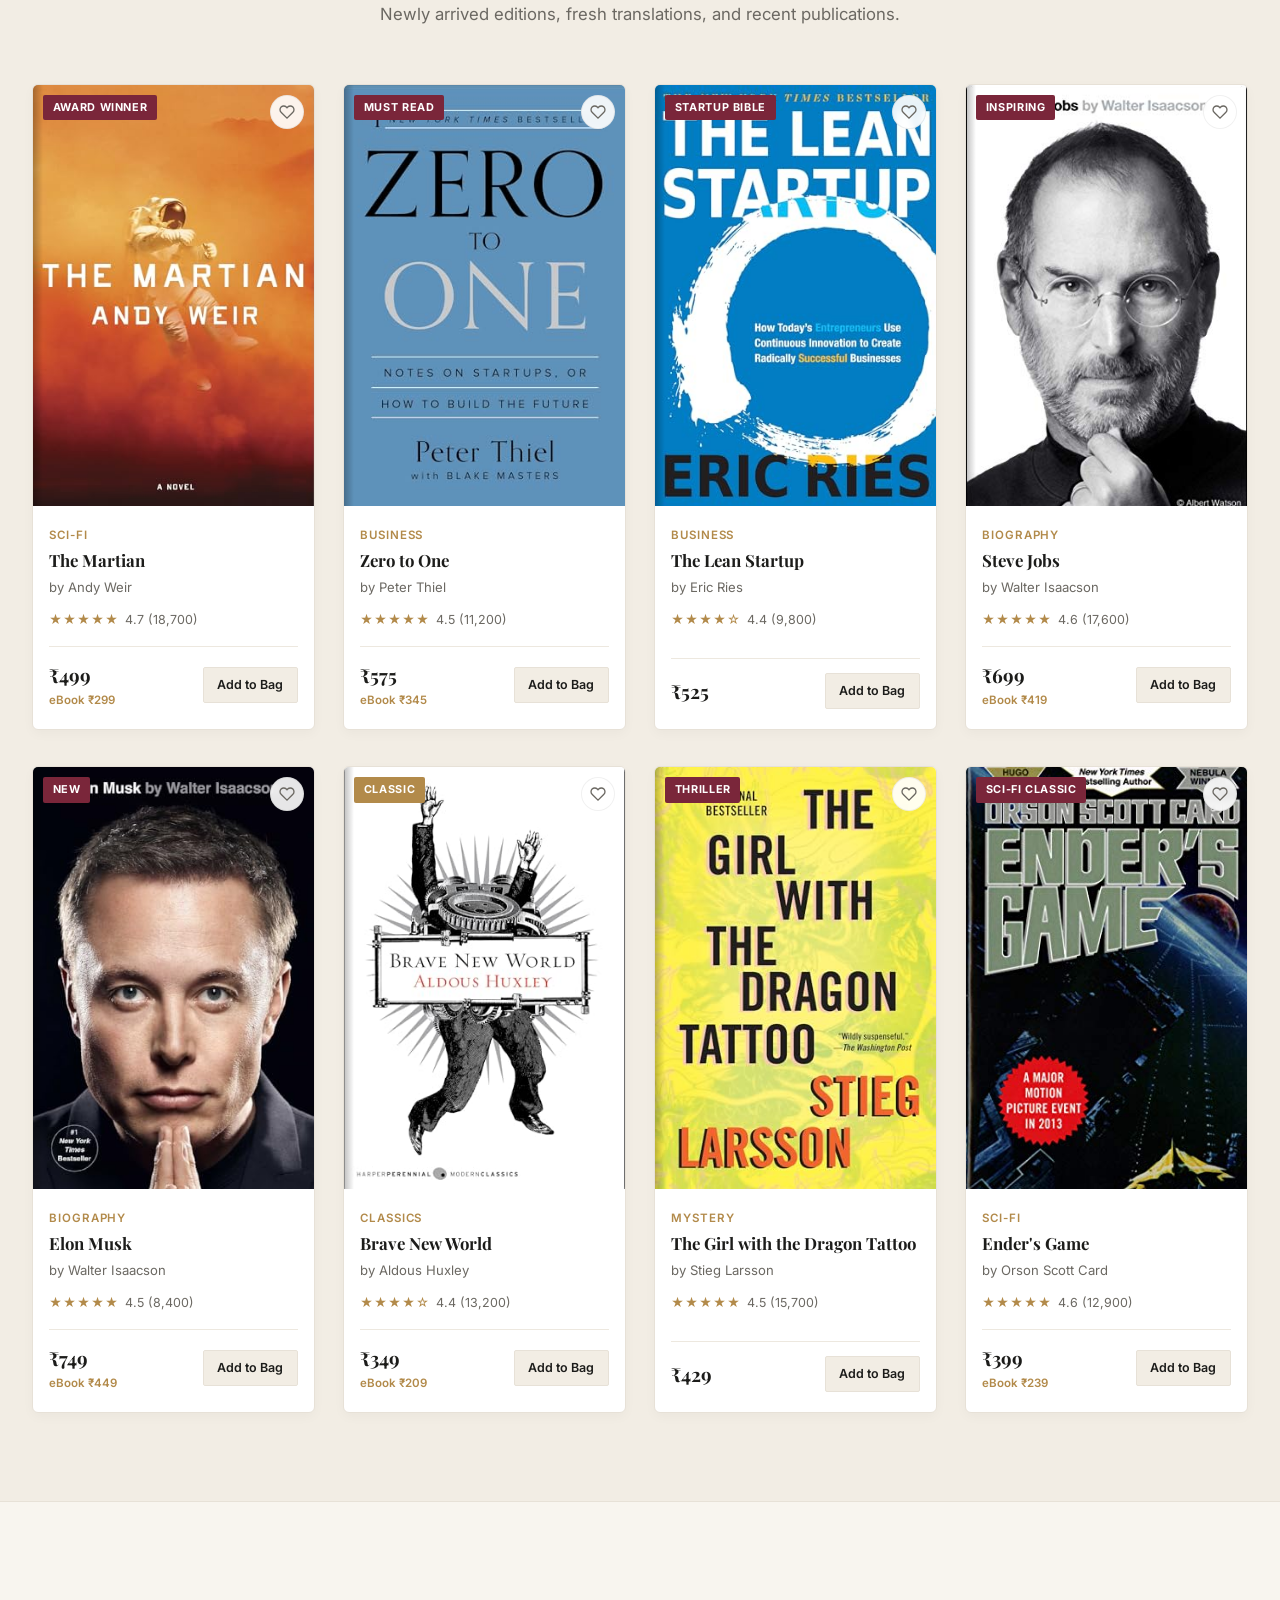
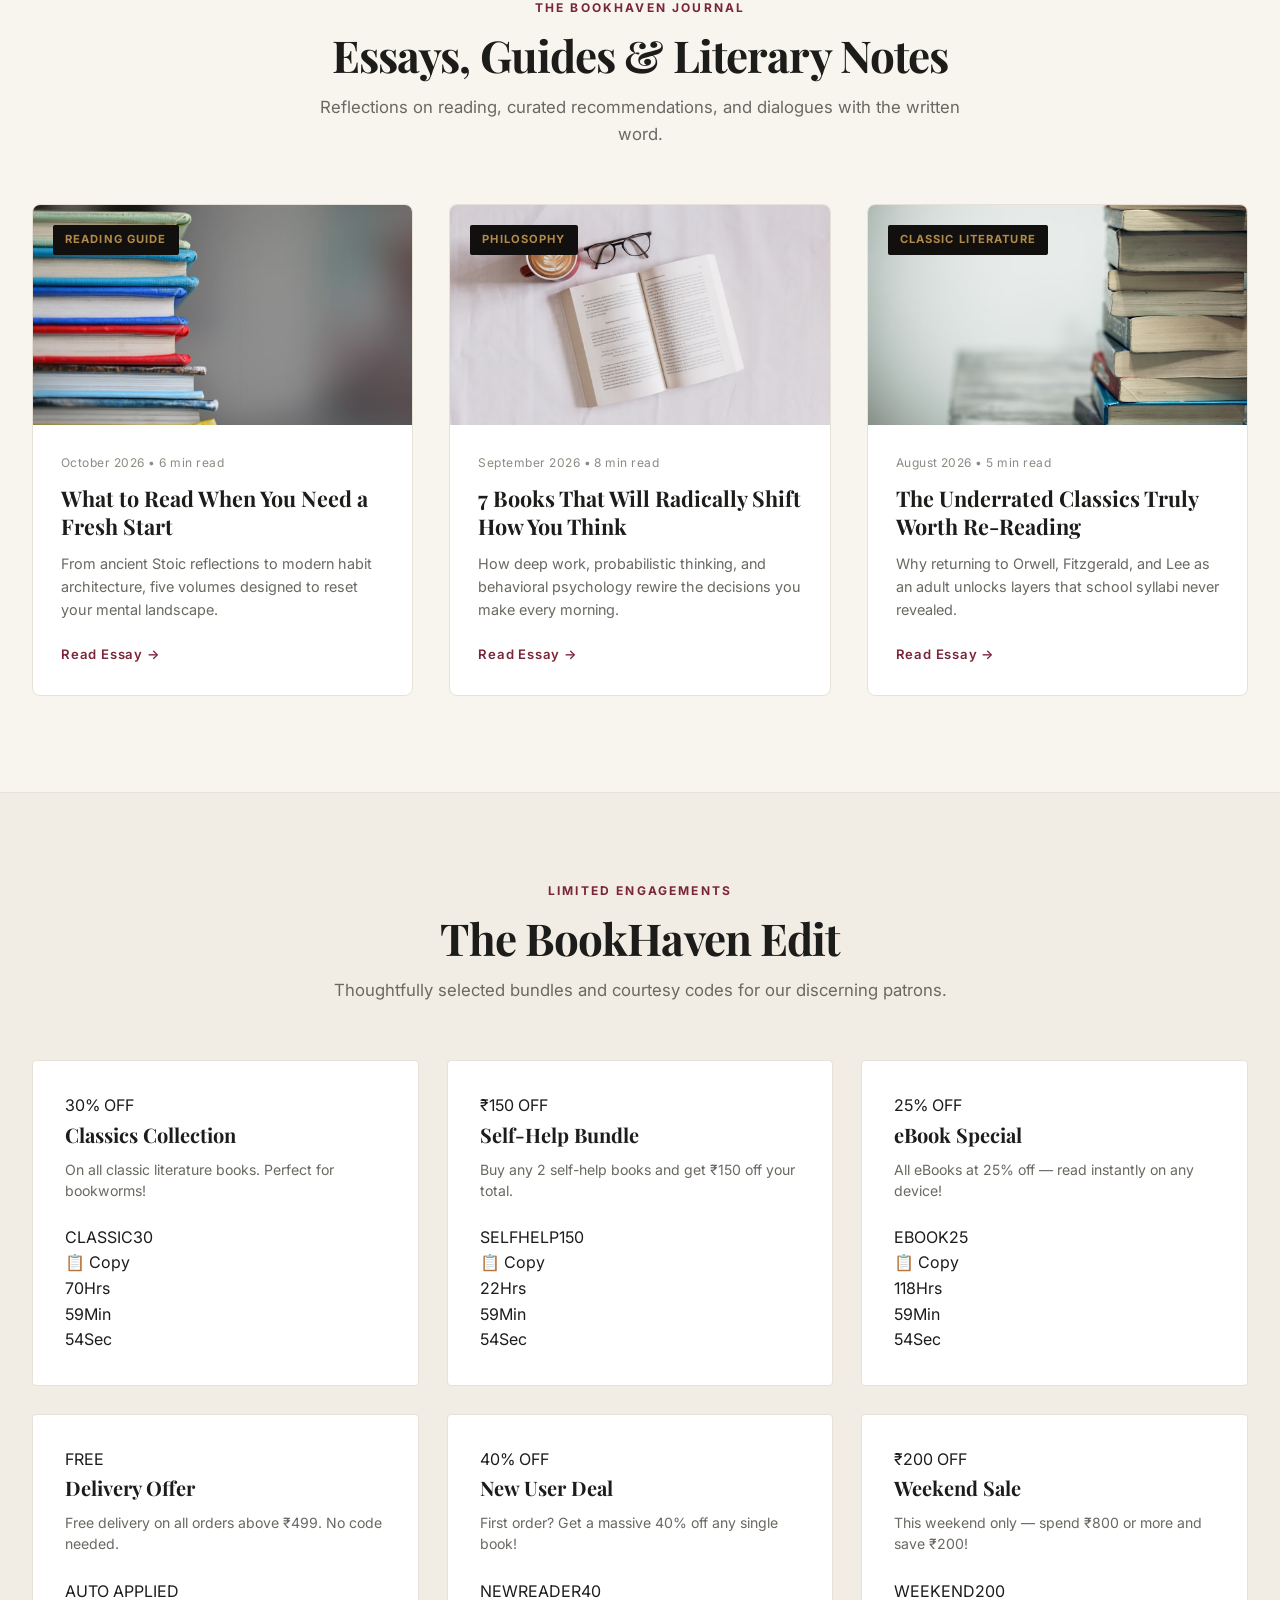
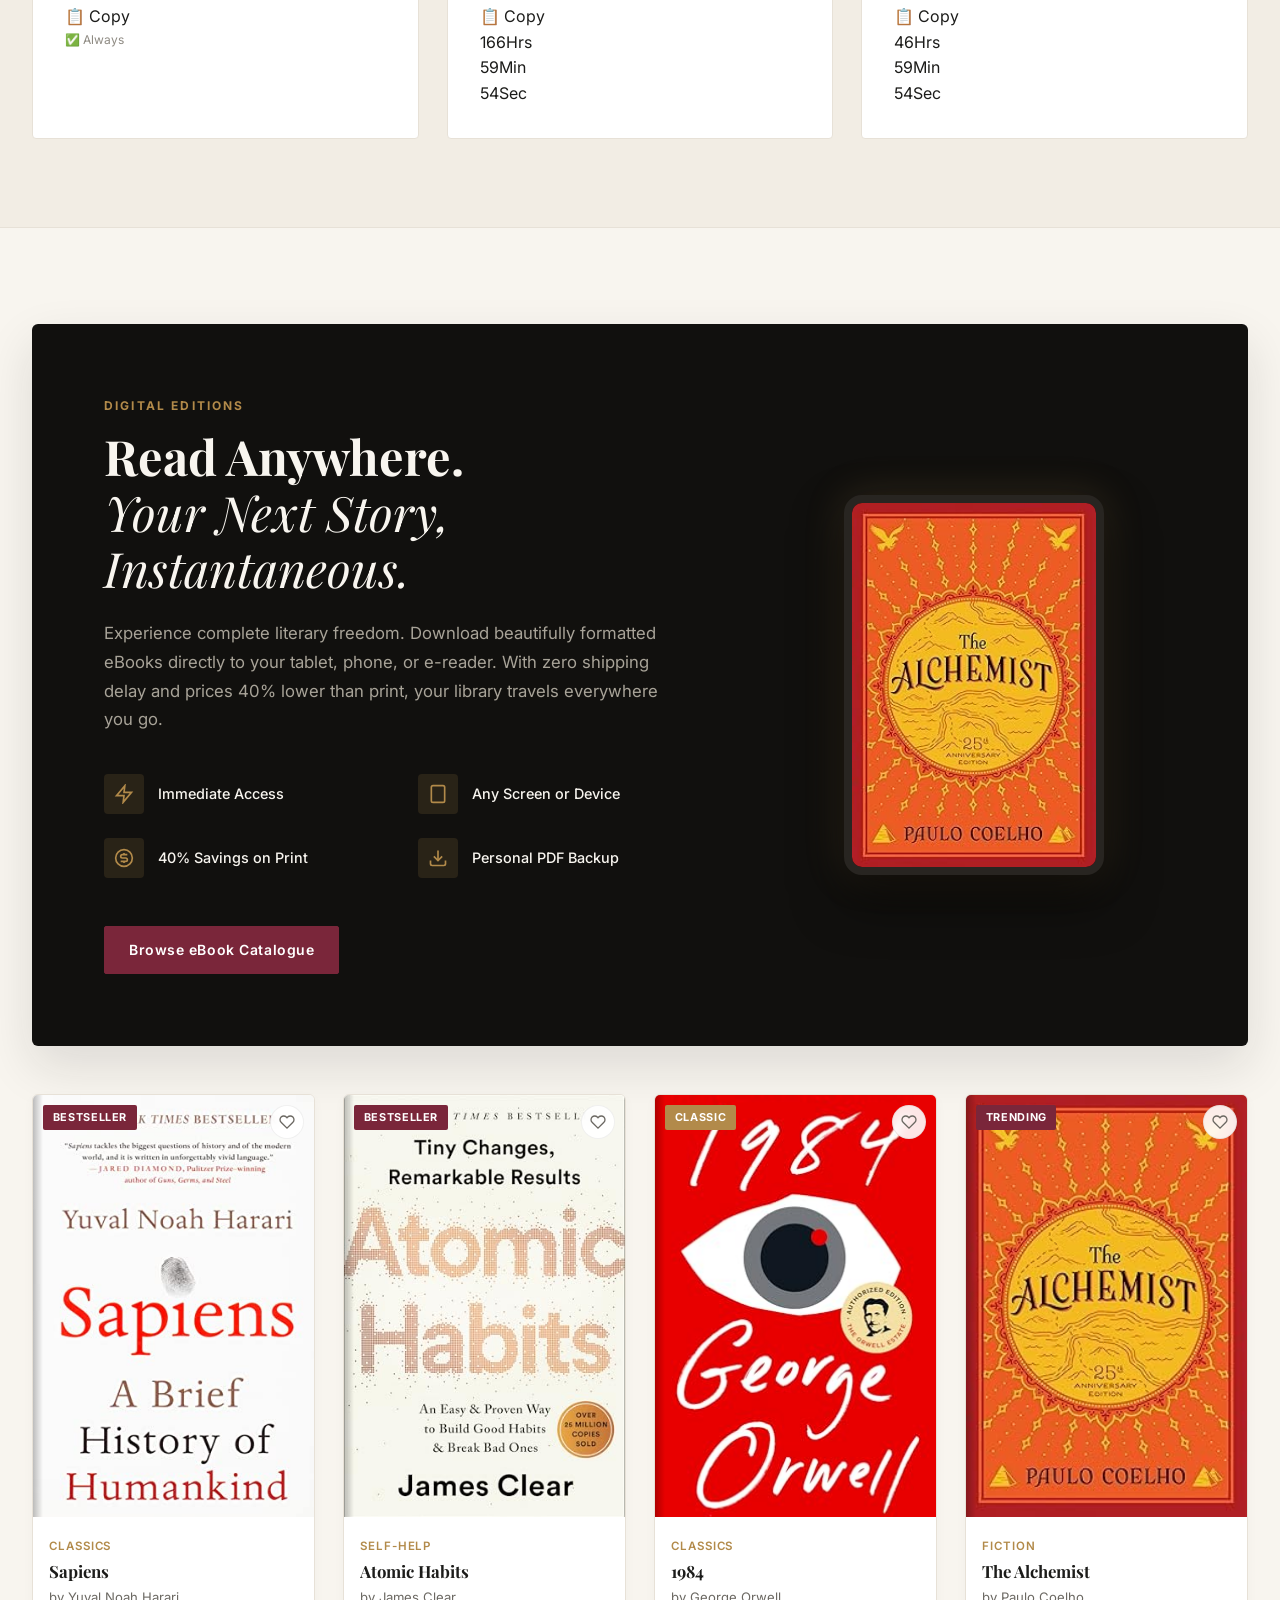
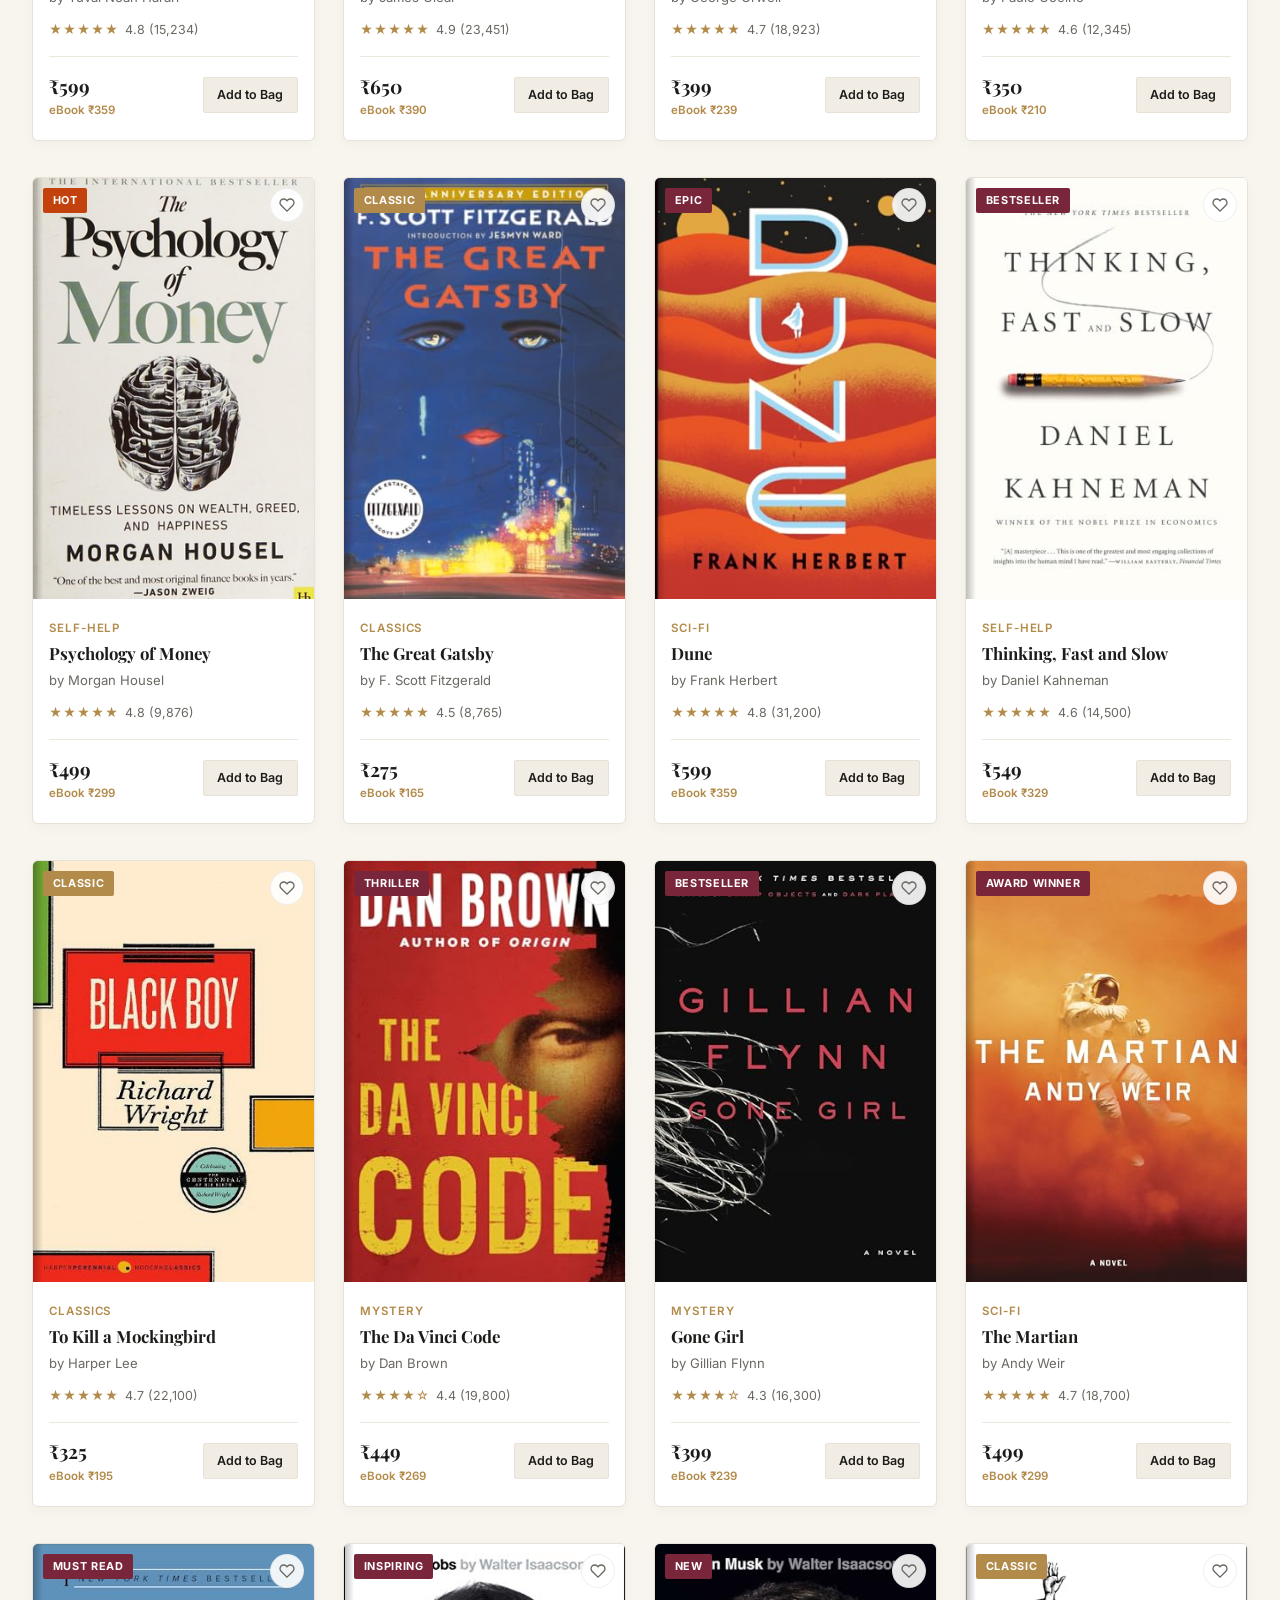
==== commit 9f717295: "Update index.html" ====
--- a/frontend/index.html
+++ b/frontend/index.html
@@ -29,10 +29,14 @@
     src="https://ready-stag-1023.clerk.accounts.dev/npm/@clerk/clerk-js@latest/dist/clerk.browser.js"
     type="text/javascript"></script>
 
-  <!-- Global API Backend URL Configuration -->
+  <!-- Global API Backend URL & Payment Gateway Configuration -->
   <script>
     window.BOOKHAVEN_API_URL = 'https://bookhaven-website.onrender.com/api';
+    window.RAZORPAY_KEY_ID = 'rzp_test_TaeA7VnqRyVNqD';
   </script>
+
+  <!-- Razorpay Standard Checkout SDK -->
+  <script src="https://checkout.razorpay.com/v1/checkout.js"></script>
 
   <link rel="stylesheet" href="styles.css">
 </head>
@@ -247,15 +251,15 @@
         <div class="hero-book-showcase">
           <div class="hero-ambient-glow"></div>
           <div class="hero-book-card hero-book-main">
-            <img src="https://covers.openlibrary.org/b/isbn/9780062316097-L.jpg" alt="Sapiens by Yuval Noah Harari" class="hero-book-cover" />
+            <img src="assets/book-1-sapiens.jpg" alt="Sapiens by Yuval Noah Harari" class="hero-book-cover" />
             <div class="hero-book-spine"></div>
           </div>
           <div class="hero-book-card hero-book-secondary">
-            <img src="https://covers.openlibrary.org/b/isbn/9780735211292-L.jpg" alt="Atomic Habits by James Clear" class="hero-book-cover" />
+            <img src="assets/book-2-atomic-habits.jpg" alt="Atomic Habits by James Clear" class="hero-book-cover" />
             <div class="hero-book-spine"></div>
           </div>
           <div class="hero-book-card hero-book-tertiary">
-            <img src="https://covers.openlibrary.org/b/isbn/9780451524935-L.jpg" alt="1984 by George Orwell" class="hero-book-cover" />
+            <img src="assets/book-3-1984.jpg" alt="1984 by George Orwell" class="hero-book-cover" />
             <div class="hero-book-spine"></div>
           </div>
           <div class="hero-curator-badge">
@@ -280,7 +284,7 @@
 
       <div class="category-cards-grid">
         <div class="category-card" data-category="Fiction">
-          <div class="category-card-bg" style="background-image: linear-gradient(180deg, rgba(17,16,14,0.3) 0%, rgba(17,16,14,0.85) 100%), url('https://images.unsplash.com/photo-1512820790803-83ca734da794?w=600&q=80');"></div>
+          <div class="category-card-bg" style="background-image: linear-gradient(180deg, rgba(17,16,14,0.3) 0%, rgba(17,16,14,0.85) 100%), url('assets/cat-fiction.jpg');"></div>
           <div class="category-card-content">
             <span class="category-card-number">01</span>
             <h3 class="category-card-title">Fiction</h3>
@@ -290,7 +294,7 @@
         </div>
 
         <div class="category-card" data-category="Self-Help">
-          <div class="category-card-bg" style="background-image: linear-gradient(180deg, rgba(17,16,14,0.3) 0%, rgba(17,16,14,0.85) 100%), url('https://images.unsplash.com/photo-1499750310107-5fef28a66643?w=600&q=80');"></div>
+          <div class="category-card-bg" style="background-image: linear-gradient(180deg, rgba(17,16,14,0.3) 0%, rgba(17,16,14,0.85) 100%), url('assets/cat-nonfiction.jpg');"></div>
           <div class="category-card-content">
             <span class="category-card-number">02</span>
             <h3 class="category-card-title">Self Development</h3>
@@ -300,7 +304,7 @@
         </div>
 
         <div class="category-card" data-category="Business">
-          <div class="category-card-bg" style="background-image: linear-gradient(180deg, rgba(17,16,14,0.3) 0%, rgba(17,16,14,0.85) 100%), url('https://images.unsplash.com/photo-1486406146926-c627a92ad1ab?w=600&q=80');"></div>
+          <div class="category-card-bg" style="background-image: linear-gradient(180deg, rgba(17,16,14,0.3) 0%, rgba(17,16,14,0.85) 100%), url('assets/cat-business.jpg');"></div>
           <div class="category-card-content">
             <span class="category-card-number">03</span>
             <h3 class="category-card-title">Business & Strategy</h3>
@@ -310,7 +314,7 @@
         </div>
 
         <div class="category-card" data-category="Sci-Fi">
-          <div class="category-card-bg" style="background-image: linear-gradient(180deg, rgba(17,16,14,0.3) 0%, rgba(17,16,14,0.85) 100%), url('https://images.unsplash.com/photo-1451187580459-43490279c0fa?w=600&q=80');"></div>
+          <div class="category-card-bg" style="background-image: linear-gradient(180deg, rgba(17,16,14,0.3) 0%, rgba(17,16,14,0.85) 100%), url('assets/cat-scifi.jpg');"></div>
           <div class="category-card-content">
             <span class="category-card-number">04</span>
             <h3 class="category-card-title">Science Fiction</h3>
@@ -320,7 +324,7 @@
         </div>
 
         <div class="category-card" data-category="Classics">
-          <div class="category-card-bg" style="background-image: linear-gradient(180deg, rgba(17,16,14,0.3) 0%, rgba(17,16,14,0.85) 100%), url('https://images.unsplash.com/photo-1461360370896-922624d12aa1?w=600&q=80');"></div>
+          <div class="category-card-bg" style="background-image: linear-gradient(180deg, rgba(17,16,14,0.3) 0%, rgba(17,16,14,0.85) 100%), url('assets/cat-classics.jpg');"></div>
           <div class="category-card-content">
             <span class="category-card-number">05</span>
             <h3 class="category-card-title">Timeless Classics</h3>
@@ -330,7 +334,7 @@
         </div>
 
         <div class="category-card" data-category="Biography">
-          <div class="category-card-bg" style="background-image: linear-gradient(180deg, rgba(17,16,14,0.3) 0%, rgba(17,16,14,0.85) 100%), url('https://images.unsplash.com/photo-1457369804613-52c61a468e7d?w=600&q=80');"></div>
+          <div class="category-card-bg" style="background-image: linear-gradient(180deg, rgba(17,16,14,0.3) 0%, rgba(17,16,14,0.85) 100%), url('assets/cat-mystery.jpg');"></div>
           <div class="category-card-content">
             <span class="category-card-number">06</span>
             <h3 class="category-card-title">Biography & Memoirs</h3>
@@ -452,7 +456,7 @@
 
       <div class="journal-grid">
         <article class="journal-card">
-          <div class="journal-card-image" style="background-image: url('https://images.unsplash.com/photo-1497633762265-9d179a990aa6?w=600&q=80');">
+          <div class="journal-card-image" style="background-image: url('assets/journal-1.jpg');">
             <span class="journal-tag">Reading Guide</span>
           </div>
           <div class="journal-card-body">
@@ -464,7 +468,7 @@
         </article>
 
         <article class="journal-card">
-          <div class="journal-card-image" style="background-image: url('https://images.unsplash.com/photo-1544716278-ca5e3f4abd8c?w=600&q=80');">
+          <div class="journal-card-image" style="background-image: url('assets/journal-2.jpg');">
             <span class="journal-tag">Philosophy</span>
           </div>
           <div class="journal-card-body">
@@ -476,7 +480,7 @@
         </article>
 
         <article class="journal-card">
-          <div class="journal-card-image" style="background-image: url('https://images.unsplash.com/photo-1516979187457-637abb4f9353?w=600&q=80');">
+          <div class="journal-card-image" style="background-image: url('assets/journal-3.jpg');">
             <span class="journal-tag">Classic Literature</span>
           </div>
           <div class="journal-card-body">
@@ -548,7 +552,7 @@
         </div>
         <div class="ebook-feature-mockup">
           <div class="ebook-device-frame">
-            <img src="https://covers.openlibrary.org/b/isbn/9780062315007-L.jpg" alt="The Alchemist eBook Preview" class="ebook-device-screen" />
+            <img src="assets/book-5-the-alchemist.jpg" alt="The Alchemist eBook Preview" class="ebook-device-screen" />
           </div>
         </div>
       </div>
@@ -597,15 +601,15 @@
   <!-- =====================================================================
        SLIDE-OVER CART DRAWER (Part 19)
        ===================================================================== -->
-  <div class="cart-drawer-overlay" id="cart-modal" aria-hidden="true">
-    <div class="cart-drawer-backdrop" id="cart-drawer-backdrop"></div>
+  <div class="cart-drawer-overlay modal" id="cart-modal" aria-hidden="true" role="dialog" aria-modal="true">
+    <div class="cart-drawer-backdrop" id="cart-drawer-backdrop" data-close-modal onclick="closeCart()"></div>
     <div class="cart-drawer-container">
       <div class="cart-drawer-header">
         <div class="cart-header-title-wrap">
           <h2 class="cart-drawer-title">Shopping Bag</h2>
           <span class="cart-drawer-subtitle" id="cart-item-count-label">0 items</span>
         </div>
-        <button class="cart-drawer-close" data-close-modal id="cart-close-btn" aria-label="Close shopping bag">&times;</button>
+        <button class="cart-drawer-close close-modal" data-close-modal id="cart-close-btn" onclick="closeCart()" aria-label="Close shopping bag">&times;</button>
       </div>
 
       <!-- Free Shipping Meter -->
@@ -743,7 +747,7 @@
   <div class="modal" id="payment-modal" aria-hidden="true">
     <div class="modal-backdrop" data-close-modal></div>
     <div class="modal-content payment-modal-content">
-      <button class="close-modal" id="payment-close-btn">&times;</button>
+      <button class="close-modal" id="payment-close-btn" data-close-modal aria-label="Close dialog">&times;</button>
       <div id="payment-modal-body"></div>
     </div>
   </div>
@@ -752,7 +756,7 @@
   <div class="modal" id="orders-modal" aria-hidden="true">
     <div class="modal-backdrop" data-close-modal></div>
     <div class="modal-content orders-modal-content">
-      <button class="close-modal" id="orders-close-btn">&times;</button>
+      <button class="close-modal" id="orders-close-btn" data-close-modal aria-label="Close dialog">&times;</button>
       <div id="orders-modal-body"></div>
     </div>
   </div>
@@ -761,7 +765,7 @@
   <div class="modal" id="tracking-modal" aria-hidden="true">
     <div class="modal-backdrop" data-close-modal></div>
     <div class="modal-content tracking-modal-content">
-      <button class="close-modal" id="tracking-close-btn">&times;</button>
+      <button class="close-modal" id="tracking-close-btn" data-close-modal aria-label="Close dialog">&times;</button>
       <div id="tracking-modal-body"></div>
     </div>
   </div>
@@ -770,7 +774,7 @@
   <div class="modal" id="review-modal" aria-hidden="true">
     <div class="modal-backdrop" data-close-modal></div>
     <div class="modal-content review-modal-content">
-      <button class="close-modal" id="review-close-btn">&times;</button>
+      <button class="close-modal" id="review-close-btn" data-close-modal aria-label="Close dialog">&times;</button>
       <div id="review-modal-body"></div>
     </div>
   </div>
--- a/frontend/styles.css
+++ b/frontend/styles.css
@@ -2203,9 +2203,27 @@
 }
 
 .cart-drawer-close {
-  font-size: 1.75rem;
-  color: var(--text-muted);
+  display: inline-flex;
+  align-items: center;
+  justify-content: center;
+  width: 38px;
+  height: 38px;
+  border-radius: 50%;
+  border: 1px solid transparent;
+  background: transparent;
+  font-size: 1.6rem;
+  color: var(--text-secondary);
   line-height: 1;
+  cursor: pointer;
+  transition: all 0.2s cubic-bezier(0.16, 1, 0.3, 1);
+  padding: 0;
+}
+
+.cart-drawer-close:hover {
+  background: var(--bg-hover);
+  color: var(--text-primary);
+  border-color: var(--border-color);
+  transform: rotate(90deg);
 }
 
 .free-shipping-meter {
@@ -2239,90 +2257,201 @@
 .cart-drawer-items {
   flex: 1;
   overflow-y: auto;
-  padding: 1.5rem 1.75rem;
+  padding: 1.25rem 1.75rem;
   display: flex;
   flex-direction: column;
-  gap: 1.25rem;
-}
-
+  gap: 0;
+}
+
+/* Editorial Cart Item Layout */
+.cart-item,
 .cart-item-row {
-  display: grid;
-  grid-template-columns: 60px 1fr auto;
-  gap: 1rem;
-  padding-bottom: 1.25rem;
+  display: flex;
+  gap: 1.15rem;
+  padding: 1.2rem 0;
   border-bottom: 1px solid var(--border-color);
-  align-items: center;
-}
-
+  align-items: flex-start;
+  transition: background 0.15s ease;
+  position: relative;
+}
+
+.cart-item:last-child,
+.cart-item-row:last-child {
+  border-bottom: none;
+}
+
+.cart-item-thumb,
 .cart-item-cover {
-  width: 60px;
-  height: 90px;
+  width: 68px;
+  height: 98px;
+  flex-shrink: 0;
+  border-radius: 4px;
+  overflow: hidden;
+  box-shadow: 0 4px 12px rgba(0, 0, 0, 0.12);
+  background: var(--bg-canvas-alt);
+  display: flex;
+  align-items: center;
+  justify-content: center;
+}
+
+.cart-item-img,
+.cart-item-cover img {
+  width: 100%;
+  height: 100%;
   object-fit: cover;
-  border-radius: 2px;
-  box-shadow: var(--shadow-sm);
+  display: block;
 }
 
 .cart-item-info {
+  flex: 1;
+  min-width: 0;
   display: flex;
   flex-direction: column;
+  gap: 0.2rem;
 }
 
 .cart-item-title {
   font-family: var(--font-serif);
+  font-size: 0.98rem;
+  font-weight: 700;
+  color: var(--text-primary);
+  line-height: 1.3;
+  margin: 0;
+  overflow: hidden;
+  text-overflow: ellipsis;
+  white-space: nowrap;
+}
+
+.cart-item-author {
+  font-size: 0.8rem;
+  color: var(--text-secondary);
+  margin: 0;
+  font-style: italic;
+  overflow: hidden;
+  text-overflow: ellipsis;
+  white-space: nowrap;
+}
+
+.cart-item-meta {
+  display: flex;
+  align-items: center;
+  gap: 0.6rem;
+  margin: 0.25rem 0 0.55rem 0;
+  font-size: 0.75rem;
+  flex-wrap: wrap;
+}
+
+.cart-item-fmt,
+.cart-item-format {
+  display: inline-flex;
+  align-items: center;
+  padding: 0.15rem 0.5rem;
+  border-radius: 3px;
+  font-size: 0.72rem;
+  font-weight: 600;
+  letter-spacing: 0.02em;
+}
+
+.cart-item-fmt.badge-ebook,
+.cart-item-format.badge-ebook {
+  background: rgba(139, 92, 246, 0.12);
+  color: #7c3aed;
+  border: 1px solid rgba(139, 92, 246, 0.25);
+}
+
+.cart-item-fmt.badge-physical,
+.cart-item-format.badge-physical {
+  background: rgba(178, 138, 74, 0.12);
+  color: #936829;
+  border: 1px solid rgba(178, 138, 74, 0.25);
+}
+
+.cart-item-unit {
+  color: var(--text-muted);
+  font-size: 0.75rem;
+}
+
+.cart-item-actions {
+  display: flex;
+  align-items: center;
+  gap: 0.85rem;
+  margin-top: auto;
+}
+
+.cart-qty-ctrl,
+.cart-item-stepper {
+  display: inline-flex;
+  align-items: center;
+  border: 1px solid var(--border-color);
+  border-radius: 20px;
+  background: var(--bg-card);
+  padding: 1px 3px;
+  box-shadow: var(--shadow-sm);
+}
+
+.cart-qty-btn,
+.stepper-btn {
+  width: 24px;
+  height: 24px;
+  display: flex;
+  align-items: center;
+  justify-content: center;
+  border: none;
+  background: transparent;
+  color: var(--text-primary);
   font-size: 0.95rem;
-  font-weight: 700;
-  line-height: 1.3;
-}
-
-.cart-item-format {
-  font-size: 0.72rem;
-  text-transform: uppercase;
-  color: var(--accent-gold);
-  font-weight: 600;
-  margin: 0.15rem 0 0.5rem 0;
-}
-
-.cart-item-stepper {
-  display: flex;
-  align-items: center;
-  border: 1px solid var(--border-color);
-  border-radius: 2px;
-  width: fit-content;
-}
-
-.stepper-btn {
-  padding: 0.2rem 0.5rem;
-  font-size: 0.85rem;
-  color: var(--text-secondary);
-}
-
+  cursor: pointer;
+  border-radius: 50%;
+  transition: all 0.15s ease;
+  line-height: 1;
+  padding: 0;
+}
+
+.cart-qty-btn:hover,
+.stepper-btn:hover {
+  background: var(--bg-hover);
+  color: var(--accent-burgundy);
+}
+
+.cart-qty-num,
 .stepper-value {
-  padding: 0.2rem 0.6rem;
+  min-width: 22px;
+  text-align: center;
   font-size: 0.82rem;
   font-weight: 600;
-}
-
-.cart-item-right {
-  display: flex;
-  flex-direction: column;
-  align-items: flex-end;
-  gap: 0.5rem;
-}
-
+  color: var(--text-primary);
+}
+
+.cart-remove-btn,
+.cart-item-remove-btn {
+  display: inline-flex;
+  align-items: center;
+  gap: 0.25rem;
+  background: none;
+  border: none;
+  color: var(--text-muted);
+  font-size: 0.74rem;
+  cursor: pointer;
+  padding: 0.2rem 0.4rem;
+  border-radius: 3px;
+  transition: all 0.15s ease;
+}
+
+.cart-remove-btn:hover,
+.cart-item-remove-btn:hover {
+  color: #b91c1c;
+  background: rgba(185, 28, 28, 0.08);
+}
+
+.cart-item-total,
 .cart-item-subtotal {
   font-family: var(--font-serif);
-  font-weight: 700;
-  font-size: 1rem;
-}
-
-.cart-item-remove-btn {
-  font-size: 0.72rem;
-  color: var(--text-muted);
-  text-decoration: underline;
-}
-
-.cart-item-remove-btn:hover {
-  color: #b91c1c;
+  font-size: 1.05rem;
+  font-weight: 700;
+  color: var(--text-primary);
+  white-space: nowrap;
+  padding-top: 0.1rem;
+  margin-left: auto;
 }
 
 .cart-drawer-footer {
@@ -3244,3 +3373,392 @@
   }
   .qv-fmt-name { margin-bottom: 0; }
 }
+
+/* ==========================================================================
+   BANK-GRADE PAYMENT MODAL & CHECKOUT STYLING
+   ========================================================================== */
+.payment-modal-content {
+  max-width: 520px;
+  width: 92%;
+  padding: 2.25rem;
+  border-radius: 8px;
+  background: var(--bg-card);
+  box-shadow: 0 25px 50px -12px rgba(0, 0, 0, 0.25);
+  max-height: 90vh;
+  overflow-y: auto;
+  position: relative;
+}
+
+.payment-order-bar {
+  display: flex;
+  justify-content: space-between;
+  align-items: center;
+  background: var(--bg-canvas-alt);
+  padding: 1.1rem 1.4rem;
+  border-radius: 6px;
+  border: 1px solid var(--border-color);
+  margin-bottom: 1.5rem;
+}
+
+.payment-order-label {
+  font-size: 0.9rem;
+  font-weight: 700;
+  color: var(--text-primary);
+}
+
+.payment-order-amount {
+  font-family: var(--font-serif);
+  font-size: 1.45rem;
+  font-weight: 800;
+  color: var(--accent-burgundy);
+}
+
+.payment-tabs {
+  display: flex;
+  gap: 0.35rem;
+  border-bottom: 1px solid var(--border-color);
+  margin-bottom: 1.5rem;
+  overflow-x: auto;
+}
+
+.pay-tab {
+  display: inline-flex;
+  align-items: center;
+  gap: 0.45rem;
+  padding: 0.65rem 1rem;
+  border: none;
+  background: transparent;
+  color: var(--text-secondary);
+  font-size: 0.85rem;
+  font-weight: 600;
+  cursor: pointer;
+  border-bottom: 2px solid transparent;
+  transition: all 0.2s ease;
+  white-space: nowrap;
+}
+
+.pay-tab:hover {
+  color: var(--text-primary);
+}
+
+.pay-tab.active {
+  color: var(--accent-burgundy);
+  border-bottom-color: var(--accent-burgundy);
+}
+
+.pay-panel {
+  display: none;
+}
+
+.pay-panel.active {
+  display: block;
+}
+
+/* UPI Apps Grid */
+.upi-apps {
+  display: grid;
+  grid-template-columns: repeat(2, 1fr);
+  gap: 0.75rem;
+  margin-bottom: 1.4rem;
+}
+
+.upi-app-btn {
+  display: flex;
+  align-items: center;
+  justify-content: center;
+  gap: 0.6rem;
+  padding: 0.8rem 1rem;
+  border: 1px solid var(--border-color);
+  border-radius: 6px;
+  background: var(--bg-canvas);
+  color: var(--text-primary);
+  font-weight: 600;
+  font-size: 0.88rem;
+  cursor: pointer;
+  transition: all 0.2s ease;
+}
+
+.upi-app-btn:hover {
+  border-color: var(--accent-burgundy);
+  background: var(--bg-canvas-alt);
+  transform: translateY(-1px);
+}
+
+.qr-section {
+  text-align: center;
+  padding: 1.25rem;
+  background: var(--bg-canvas-alt);
+  border-radius: 8px;
+  border: 1px solid var(--border-color);
+  margin-bottom: 1.4rem;
+}
+
+.qr-section img {
+  width: 130px;
+  height: 130px;
+  margin: 0 auto 0.75rem auto;
+  border-radius: 6px;
+  box-shadow: var(--shadow-sm);
+}
+
+.qr-merchant {
+  font-weight: 700;
+  font-size: 0.9rem;
+  color: var(--text-primary);
+}
+
+.qr-sub {
+  font-size: 0.78rem;
+  color: var(--text-muted);
+  margin-top: 0.2rem;
+}
+
+.upi-input-row {
+  display: flex;
+  gap: 0.5rem;
+  margin-bottom: 1.4rem;
+}
+
+.upi-verify-btn {
+  padding: 0.65rem 1.15rem;
+  border: 1px solid var(--border-color);
+  background: var(--bg-canvas-alt);
+  color: var(--text-primary);
+  font-weight: 600;
+  font-size: 0.82rem;
+  border-radius: 4px;
+  cursor: pointer;
+  white-space: nowrap;
+  transition: background 0.15s ease;
+}
+
+.upi-verify-btn:hover {
+  background: var(--bg-hover);
+}
+
+/* Card Visual & Inputs */
+.card-visual-wrap {
+  perspective: 1000px;
+  margin-bottom: 1.5rem;
+}
+
+.card-visual {
+  width: 100%;
+  max-width: 320px;
+  height: 180px;
+  margin: 0 auto;
+  position: relative;
+  transition: transform 0.6s cubic-bezier(0.16, 1, 0.3, 1);
+  transform-style: preserve-3d;
+}
+
+.card-visual.flipped {
+  transform: rotateY(180deg);
+}
+
+.card-face {
+  position: absolute;
+  width: 100%;
+  height: 100%;
+  backface-visibility: hidden;
+  border-radius: 12px;
+  padding: 1.25rem 1.5rem;
+  background: linear-gradient(135deg, #1f2937, #111827);
+  color: #fff;
+  box-shadow: 0 10px 25px rgba(0, 0, 0, 0.25);
+  display: flex;
+  flex-direction: column;
+  justify-content: space-between;
+}
+
+.card-back {
+  transform: rotateY(180deg);
+  padding: 1.25rem 0;
+}
+
+.card-chip {
+  width: 38px;
+  height: 28px;
+  background: linear-gradient(135deg, #fbbf24, #d97706);
+  border-radius: 4px;
+}
+
+.card-number-display {
+  font-family: monospace;
+  font-size: 1.15rem;
+  letter-spacing: 2px;
+  margin: 0.75rem 0;
+}
+
+.card-bottom-row {
+  display: flex;
+  justify-content: space-between;
+  align-items: flex-end;
+}
+
+.card-label {
+  font-size: 0.65rem;
+  color: rgba(255, 255, 255, 0.6);
+  text-transform: uppercase;
+  letter-spacing: 1px;
+}
+
+.card-value {
+  font-size: 0.85rem;
+  font-weight: 600;
+}
+
+.card-stripe {
+  height: 38px;
+  background: #000;
+  width: 100%;
+  margin-top: 0.5rem;
+}
+
+.card-cvv-row {
+  display: flex;
+  justify-content: flex-end;
+  align-items: center;
+  gap: 0.5rem;
+  padding: 0 1.5rem;
+  margin-top: 0.5rem;
+}
+
+.cvv-box {
+  background: #fff;
+  color: #000;
+  font-family: monospace;
+  padding: 0.25rem 0.5rem;
+  border-radius: 3px;
+  font-size: 0.85rem;
+  font-weight: 700;
+}
+
+.card-inputs {
+  display: flex;
+  flex-direction: column;
+  gap: 0.9rem;
+  margin-bottom: 1.4rem;
+}
+
+.card-row {
+  display: grid;
+  grid-template-columns: 1fr 1fr;
+  gap: 0.75rem;
+}
+
+/* Bank & Wallet Lists */
+.bank-list,
+.wallet-list {
+  display: grid;
+  grid-template-columns: repeat(2, 1fr);
+  gap: 0.75rem;
+  margin-bottom: 1.25rem;
+}
+
+.bank-item,
+.wallet-item {
+  display: flex;
+  align-items: center;
+  gap: 0.6rem;
+  padding: 0.75rem 1rem;
+  border: 1px solid var(--border-color);
+  border-radius: 6px;
+  background: var(--bg-canvas);
+  color: var(--text-primary);
+  font-size: 0.85rem;
+  font-weight: 600;
+  cursor: pointer;
+  transition: all 0.2s ease;
+}
+
+.bank-item:hover,
+.wallet-item:hover {
+  border-color: var(--accent-burgundy);
+  background: var(--bg-canvas-alt);
+}
+
+.bank-item.selected,
+.wallet-item.selected {
+  border-color: var(--accent-burgundy);
+  background: rgba(107, 29, 47, 0.08);
+  color: var(--accent-burgundy);
+}
+
+.more-banks {
+  text-align: center;
+  font-size: 0.82rem;
+  color: var(--accent-gold);
+  cursor: pointer;
+  margin-bottom: 1.25rem;
+  text-decoration: underline;
+}
+
+.pay-now-btn {
+  width: 100%;
+  padding: 0.9rem 1.5rem;
+  background: var(--accent-burgundy);
+  color: #fff;
+  border: none;
+  border-radius: 4px;
+  font-weight: 700;
+  font-size: 1rem;
+  cursor: pointer;
+  box-shadow: 0 4px 14px rgba(107, 29, 47, 0.25);
+  transition: all 0.2s ease;
+  display: flex;
+  align-items: center;
+  justify-content: center;
+  gap: 0.5rem;
+}
+
+.pay-now-btn:hover {
+  background: #501422;
+  transform: translateY(-1px);
+}
+
+.pay-now-btn:disabled {
+  opacity: 0.5;
+  cursor: not-allowed;
+  transform: none;
+}
+
+/* Pay Success Screen */
+.pay-success {
+  text-align: center;
+  padding: 1.5rem 0.5rem;
+}
+
+.pay-success-circle {
+  width: 64px;
+  height: 64px;
+  border-radius: 50%;
+  background: #10b981;
+  color: #fff;
+  display: flex;
+  align-items: center;
+  justify-content: center;
+  font-size: 2rem;
+  margin: 0 auto 1.25rem auto;
+  box-shadow: 0 10px 20px rgba(16, 185, 129, 0.3);
+}
+
+.pay-success h3 {
+  font-family: var(--font-serif);
+  font-size: 1.5rem;
+  font-weight: 700;
+  margin-bottom: 0.5rem;
+  color: var(--text-primary);
+}
+
+.pay-success .txn-id {
+  display: inline-block;
+  background: var(--bg-canvas-alt);
+  border: 1px solid var(--border-color);
+  padding: 0.35rem 0.85rem;
+  border-radius: 4px;
+  font-family: monospace;
+  font-size: 0.85rem;
+  margin: 0.75rem 0;
+  color: var(--text-secondary);
+}
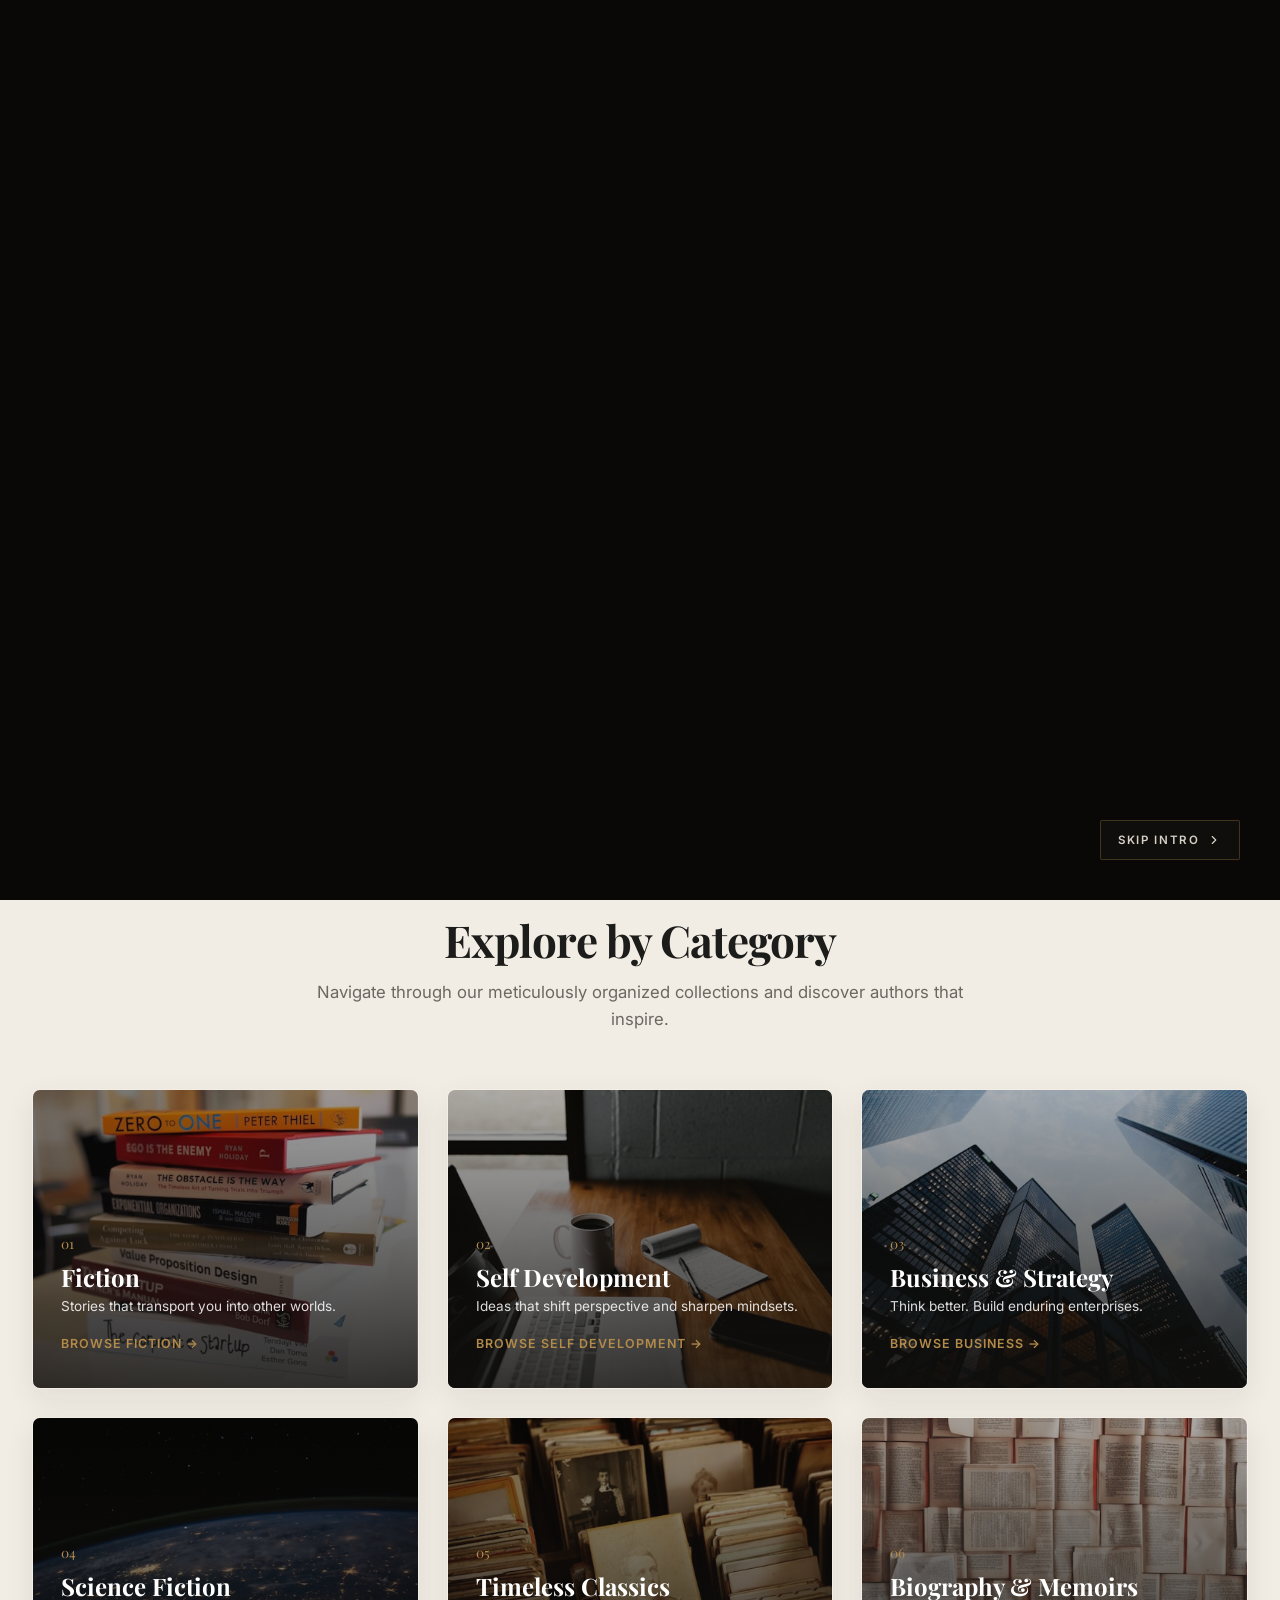
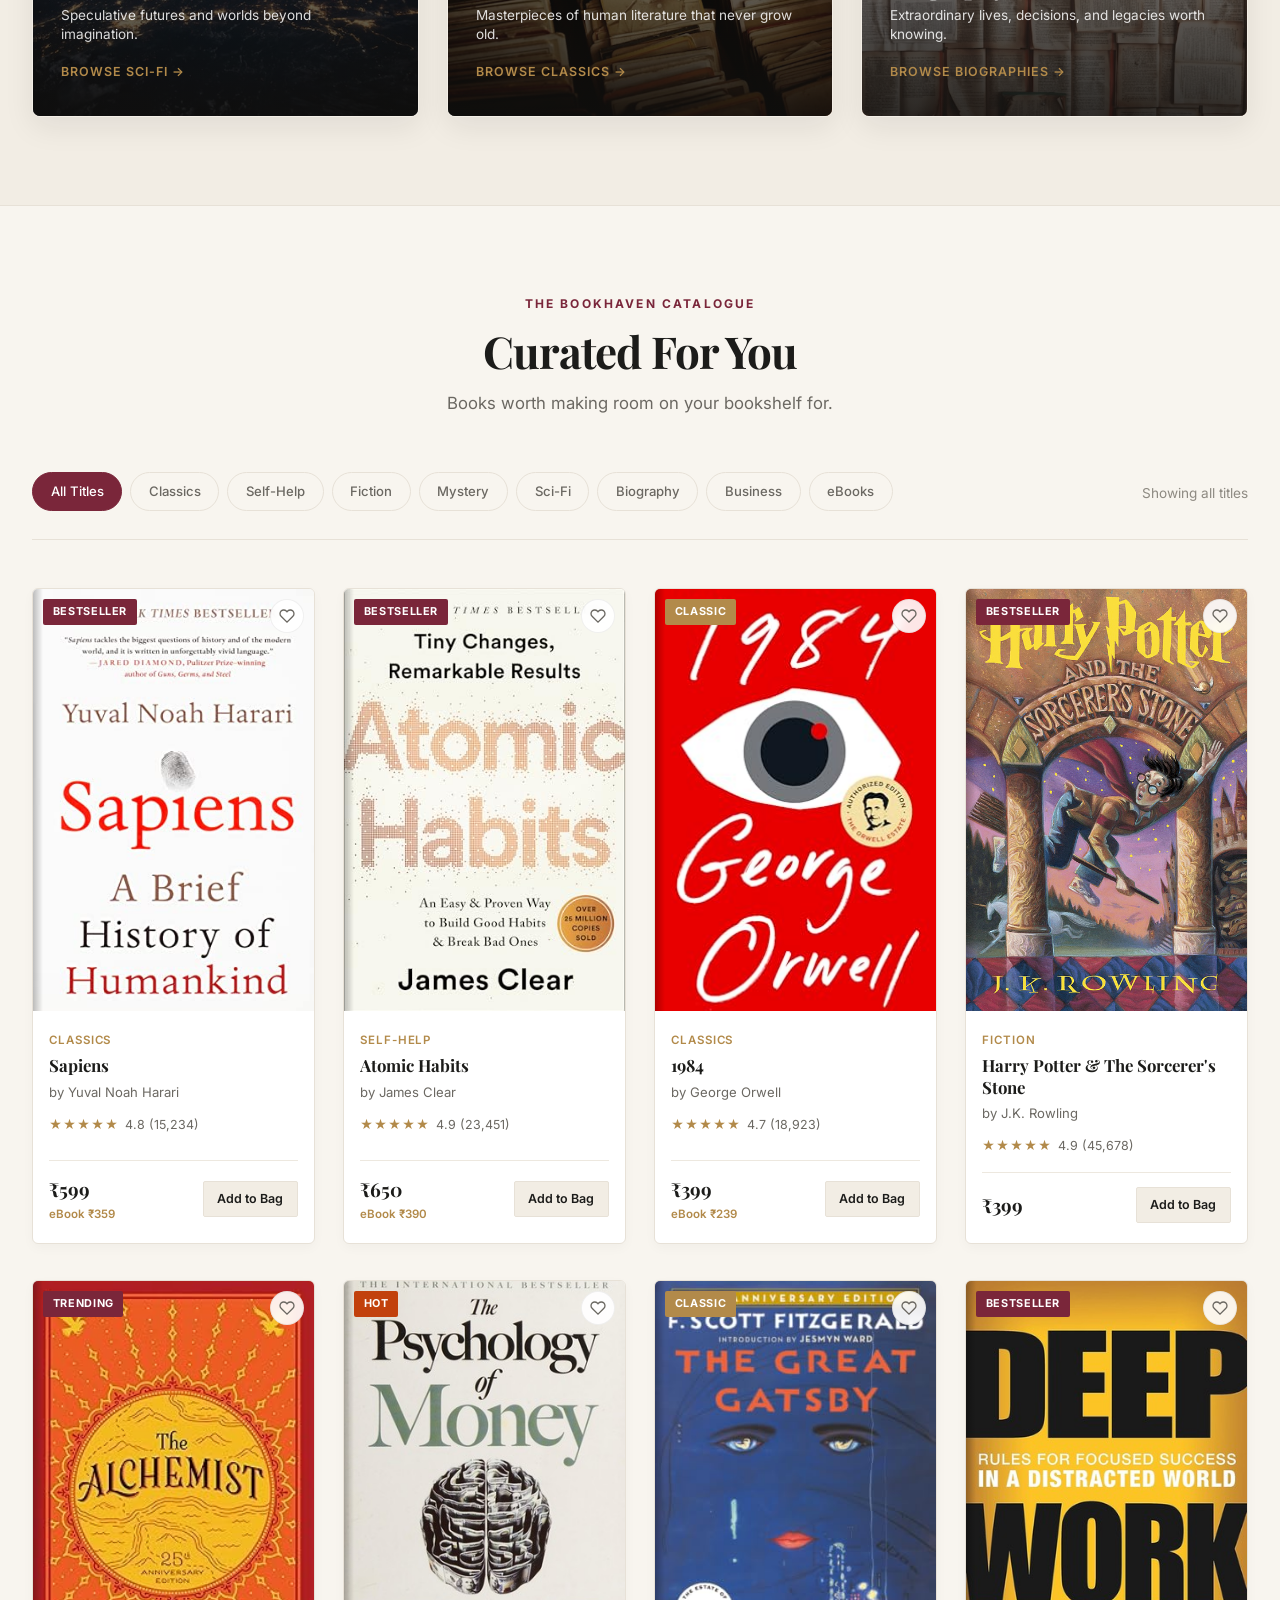
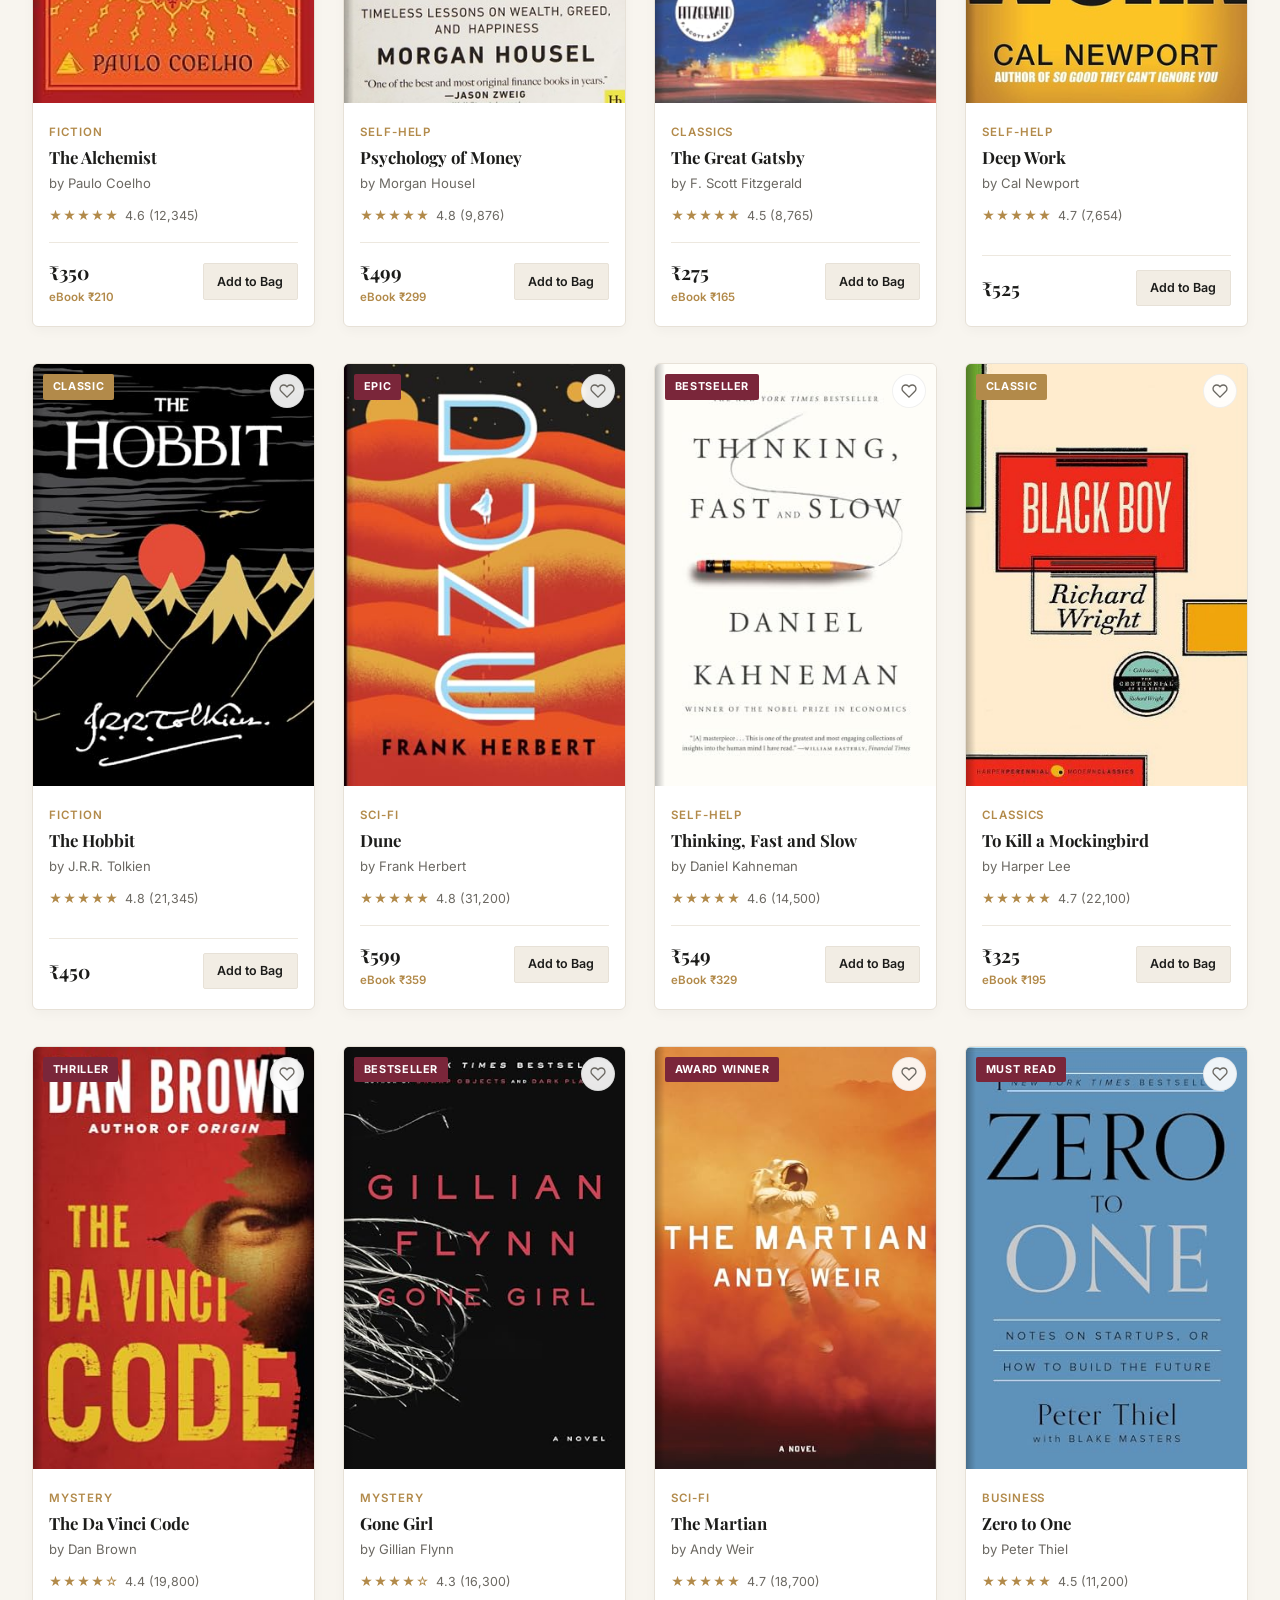
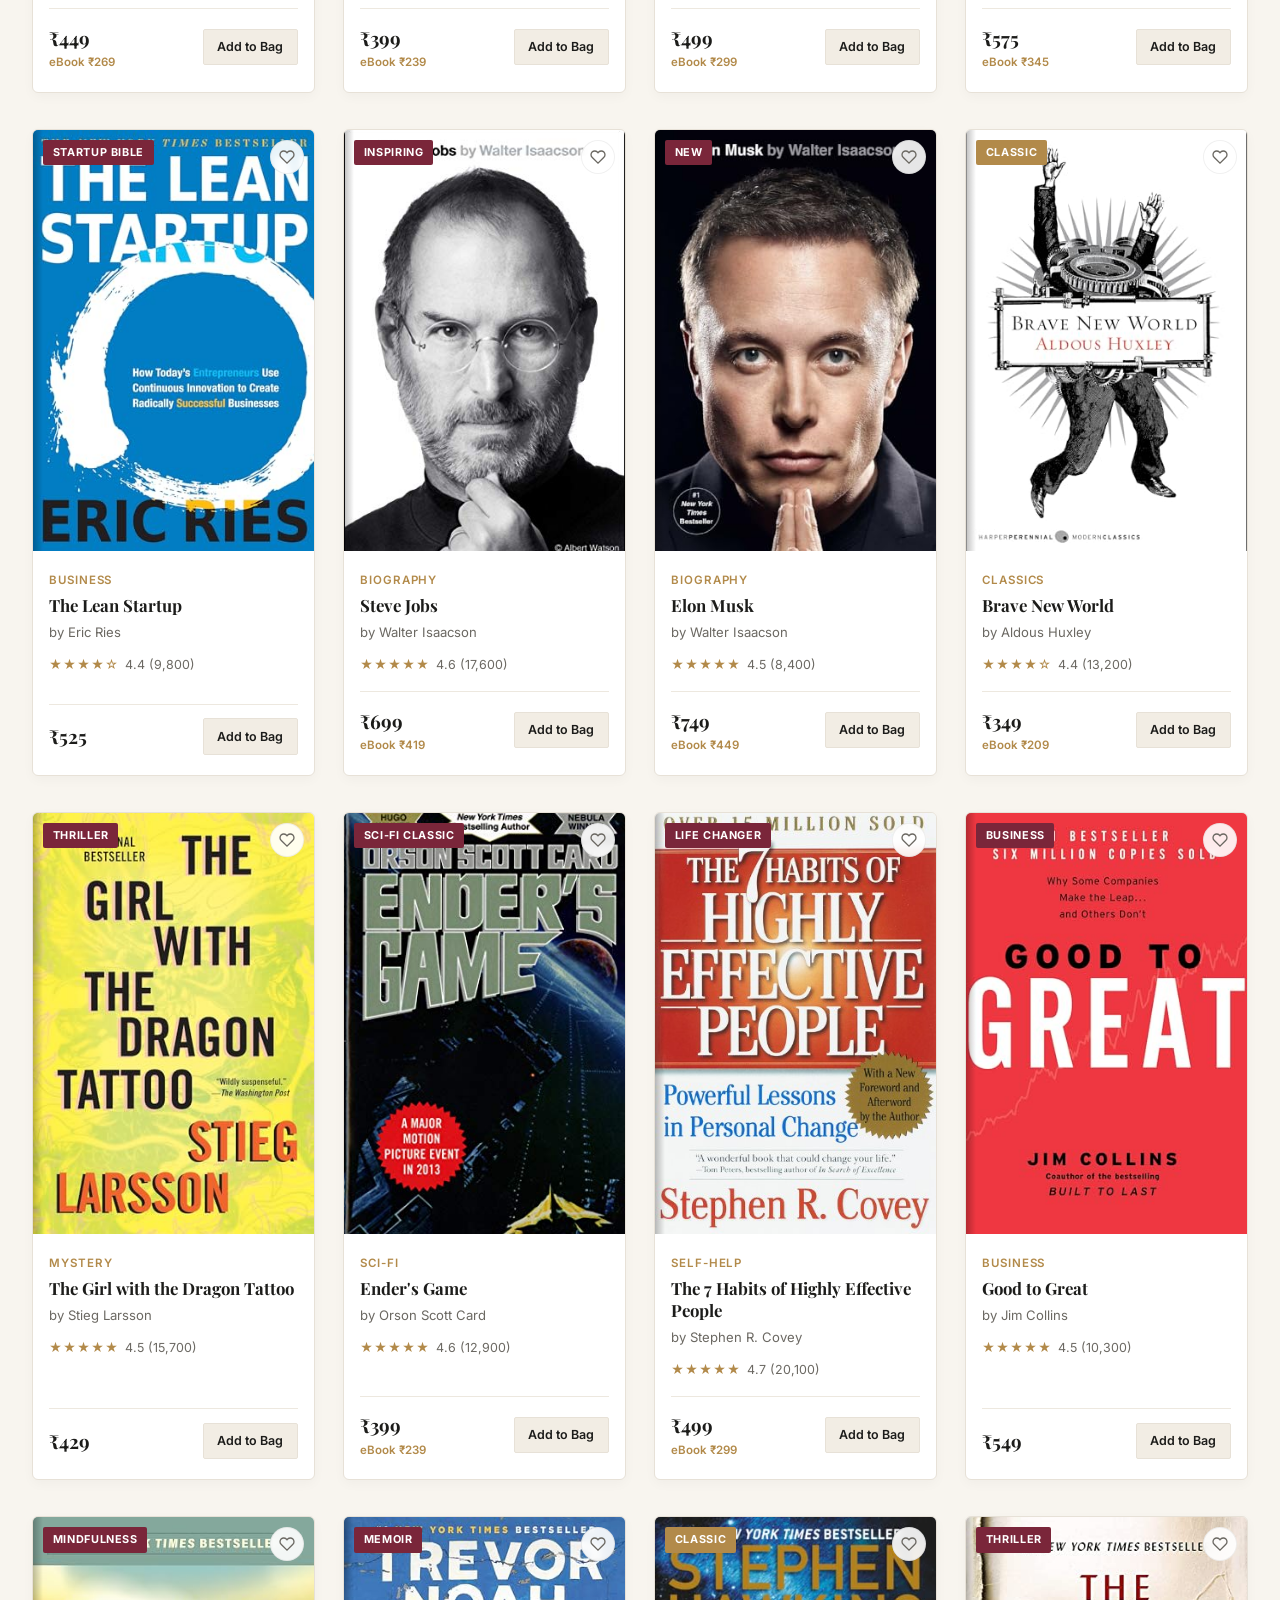
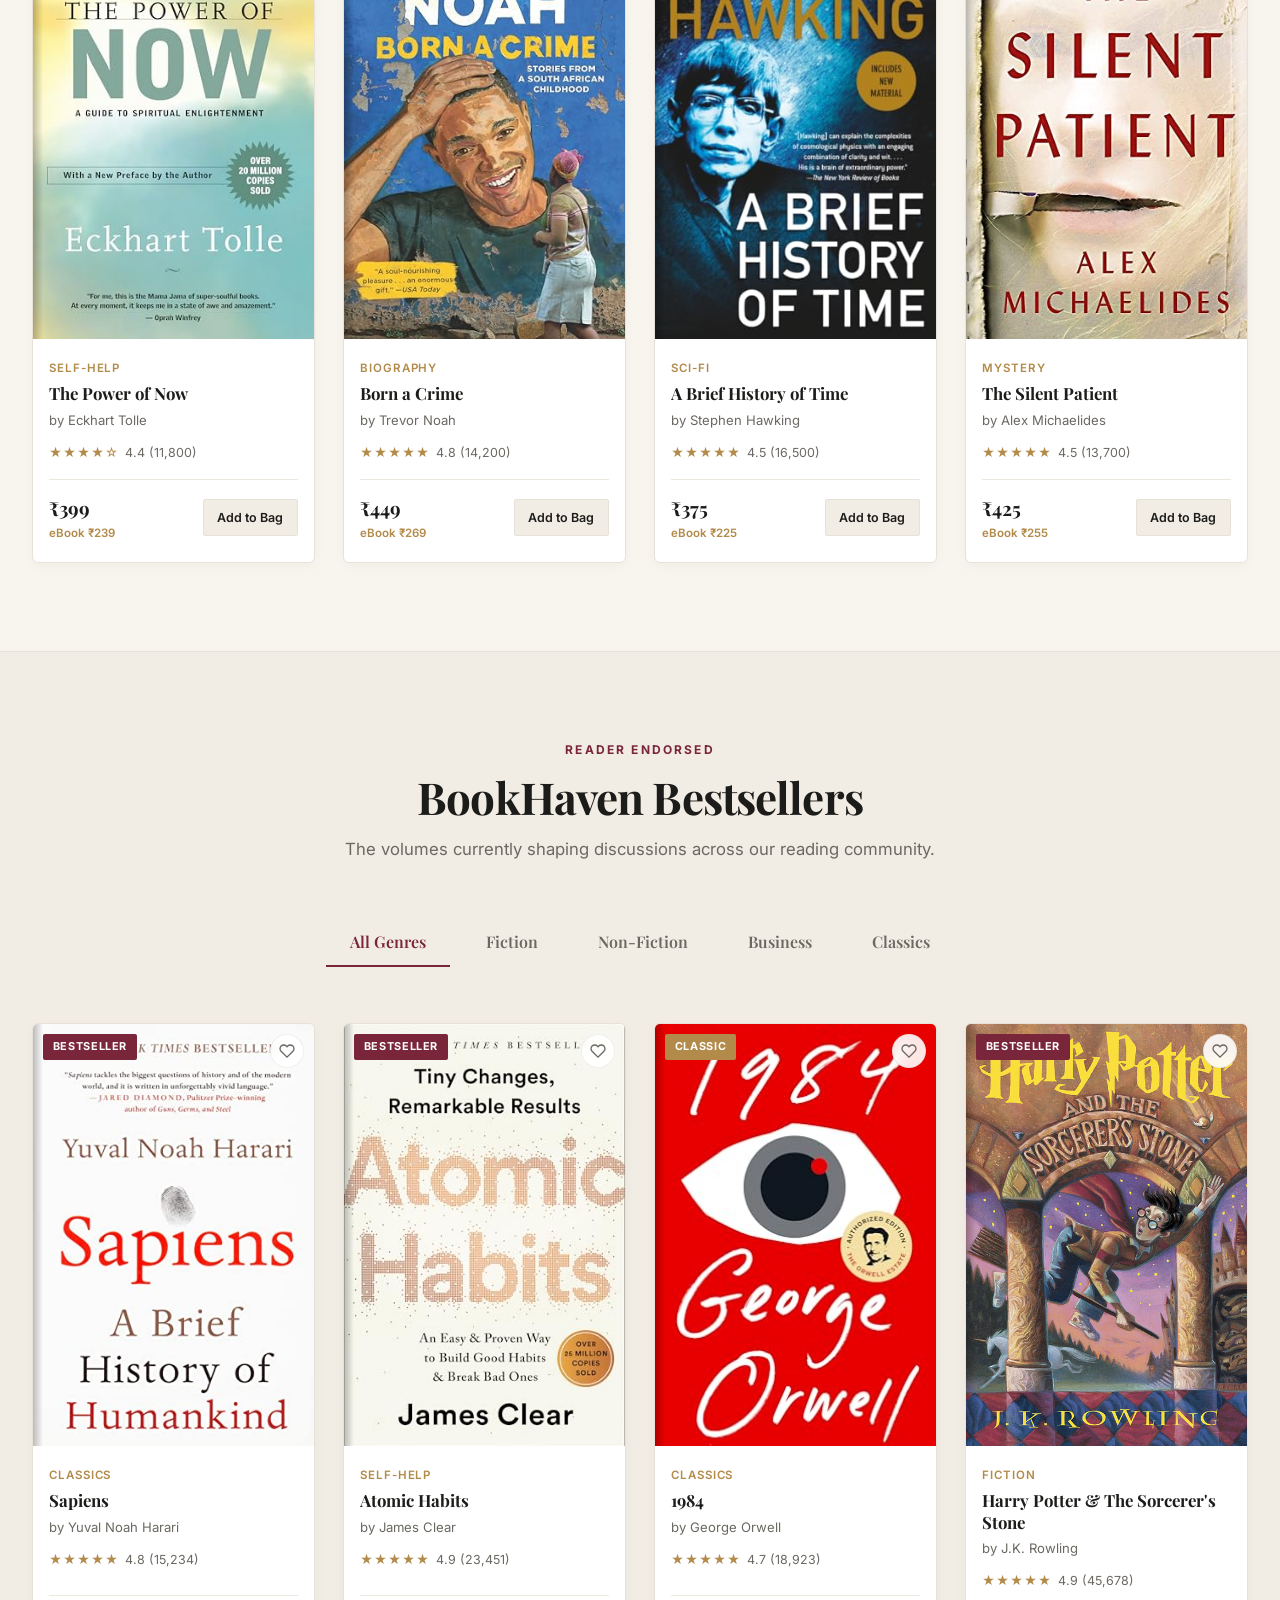
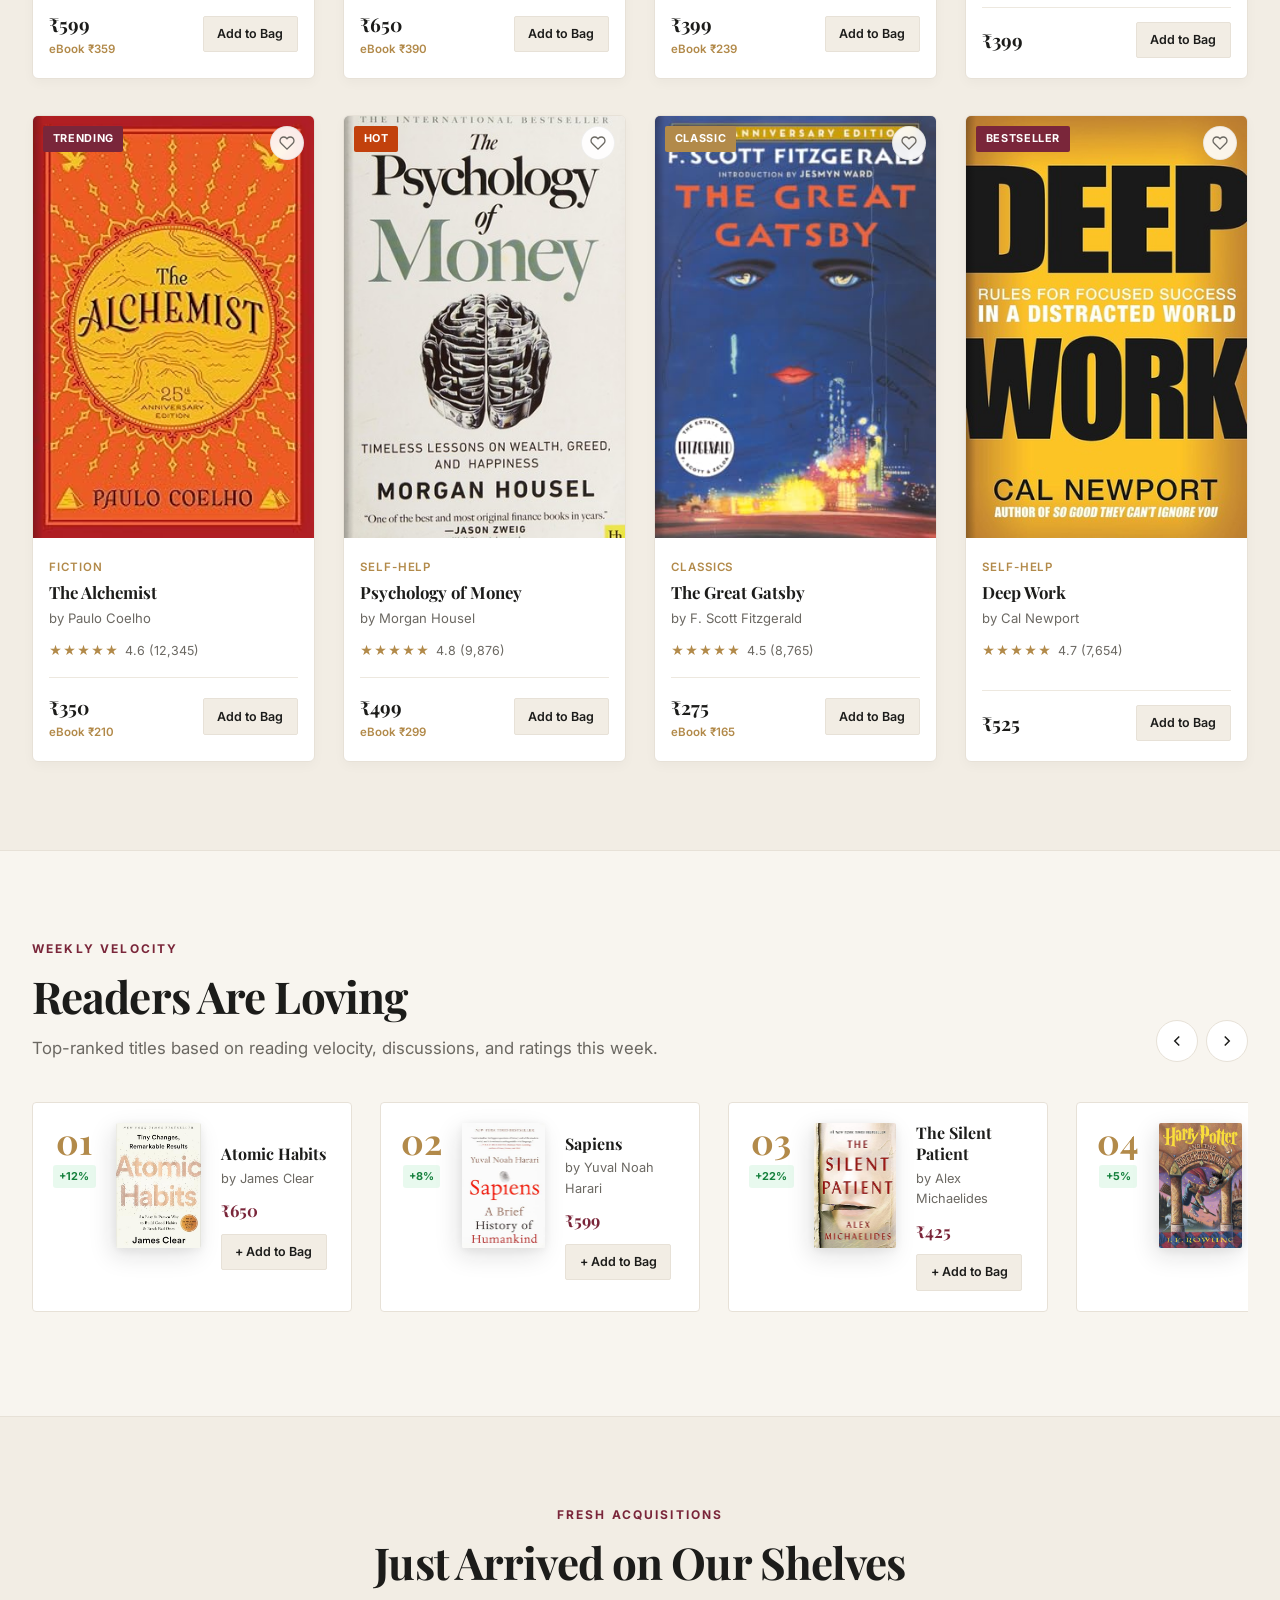
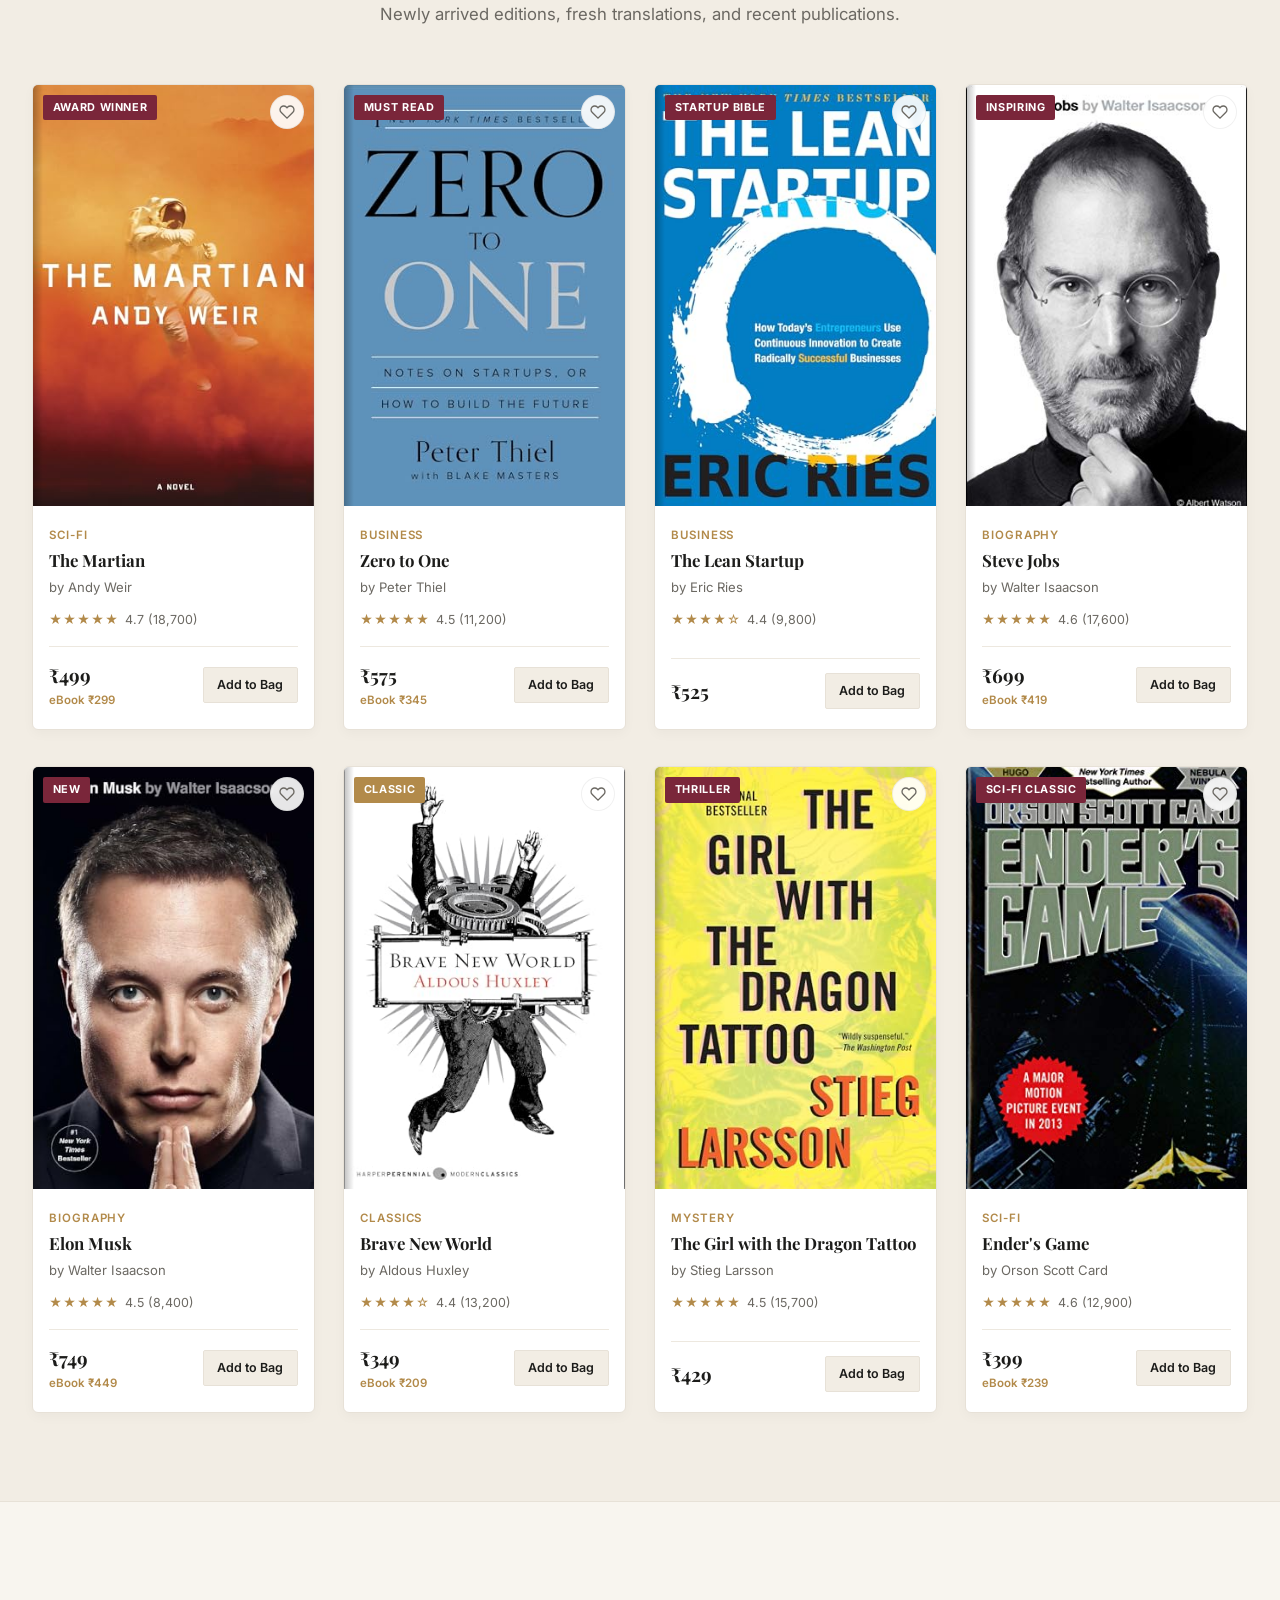
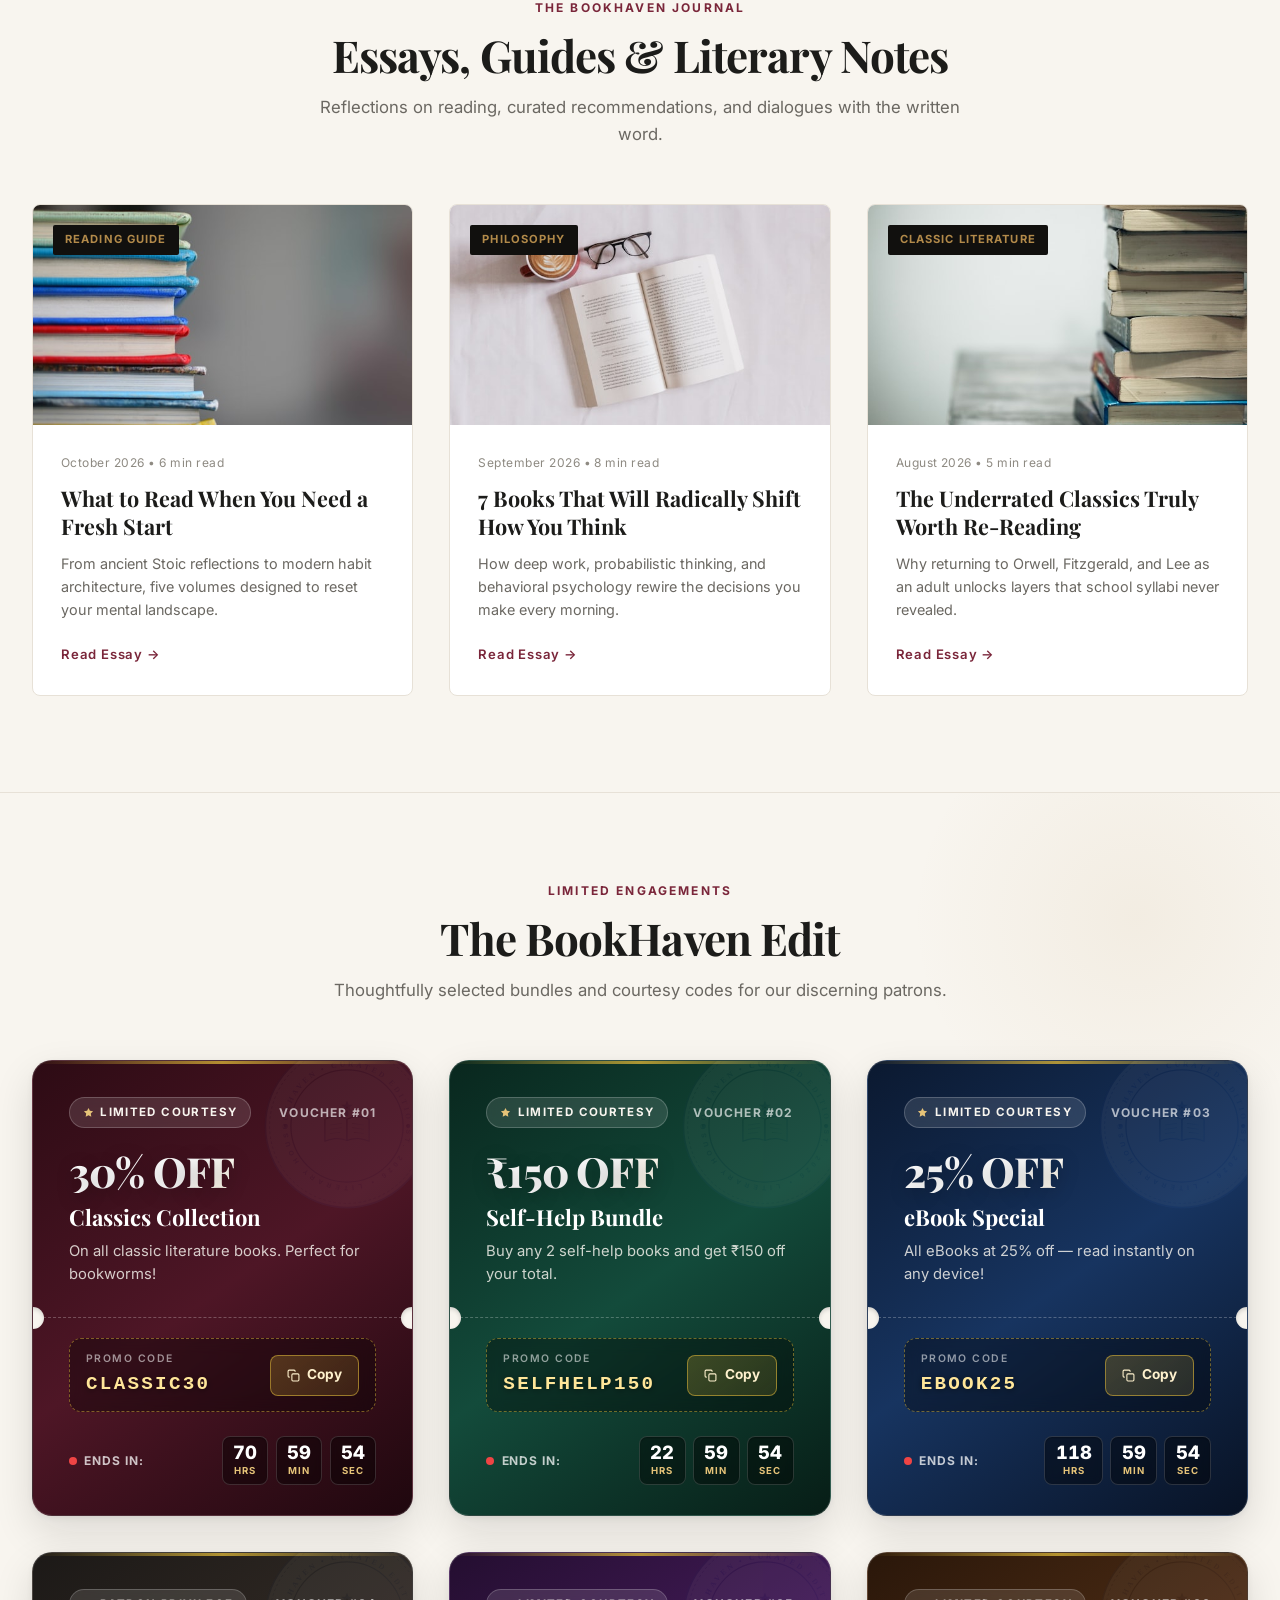
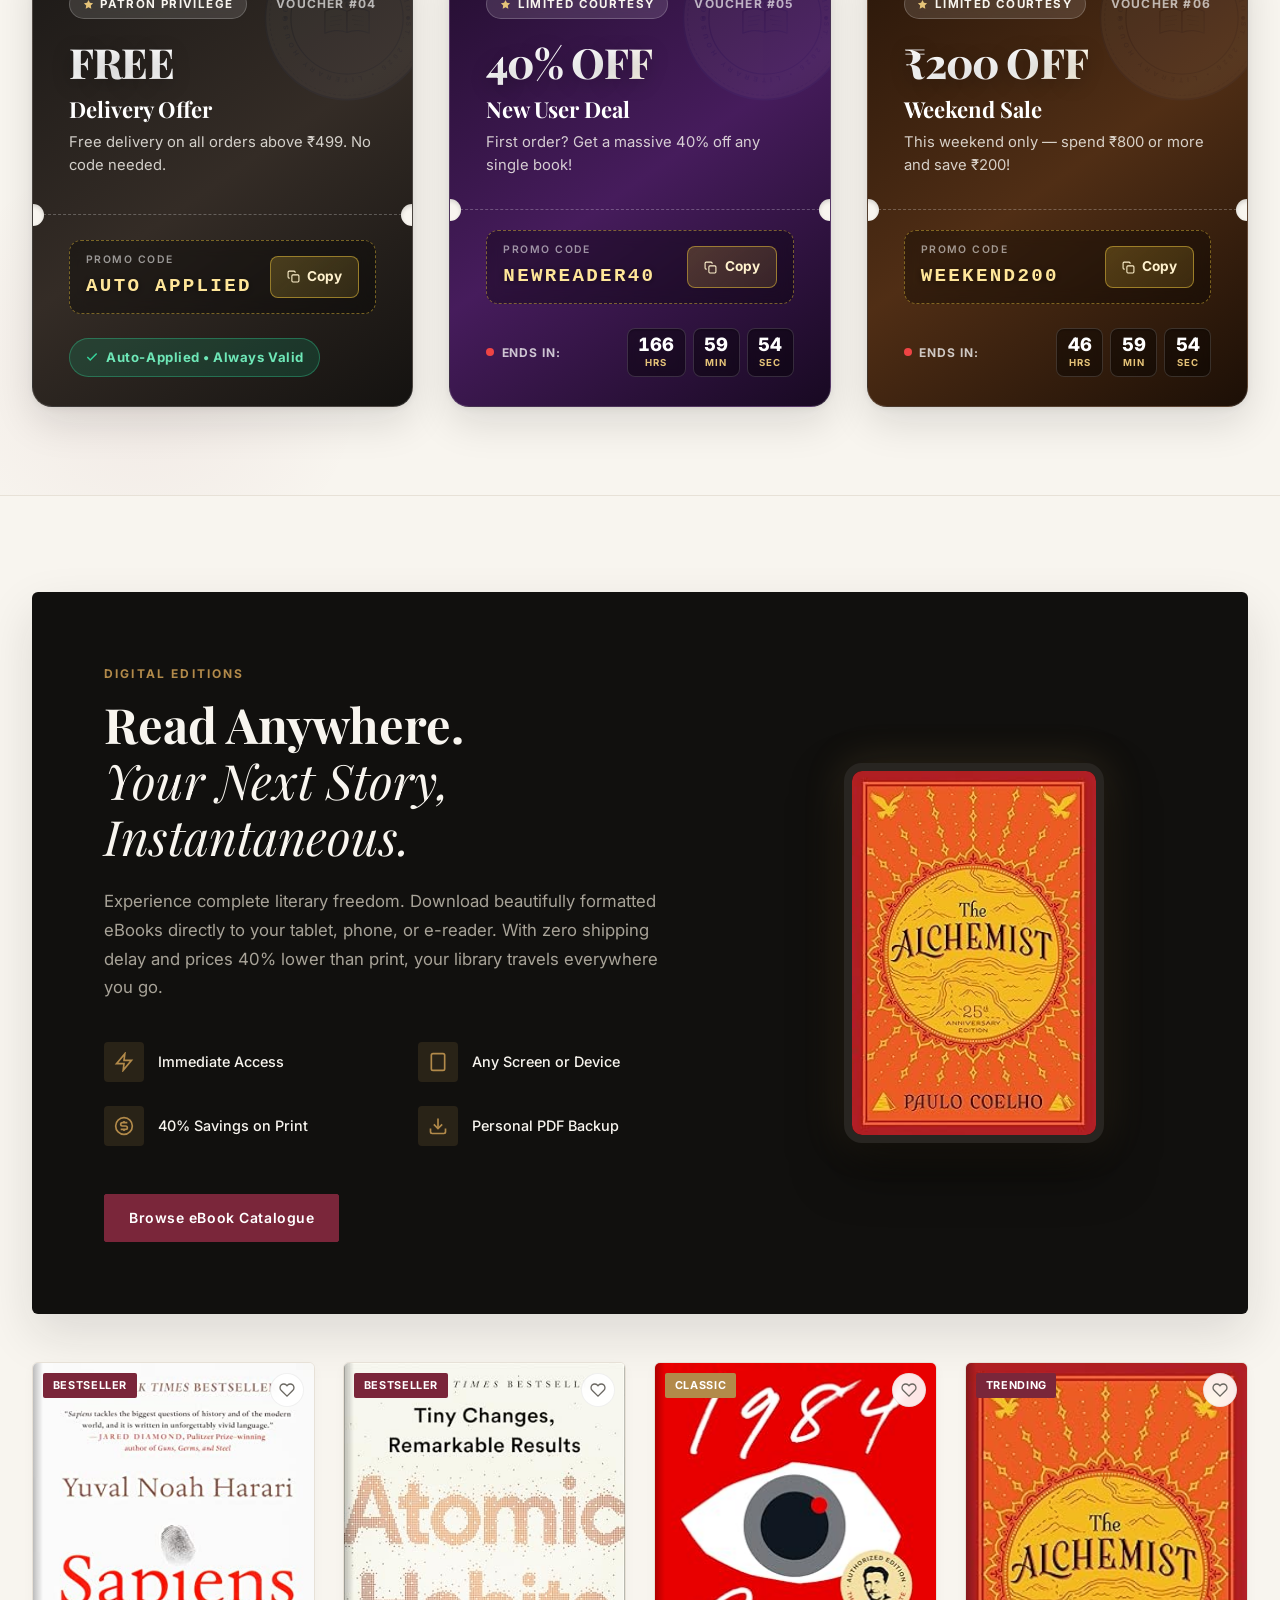
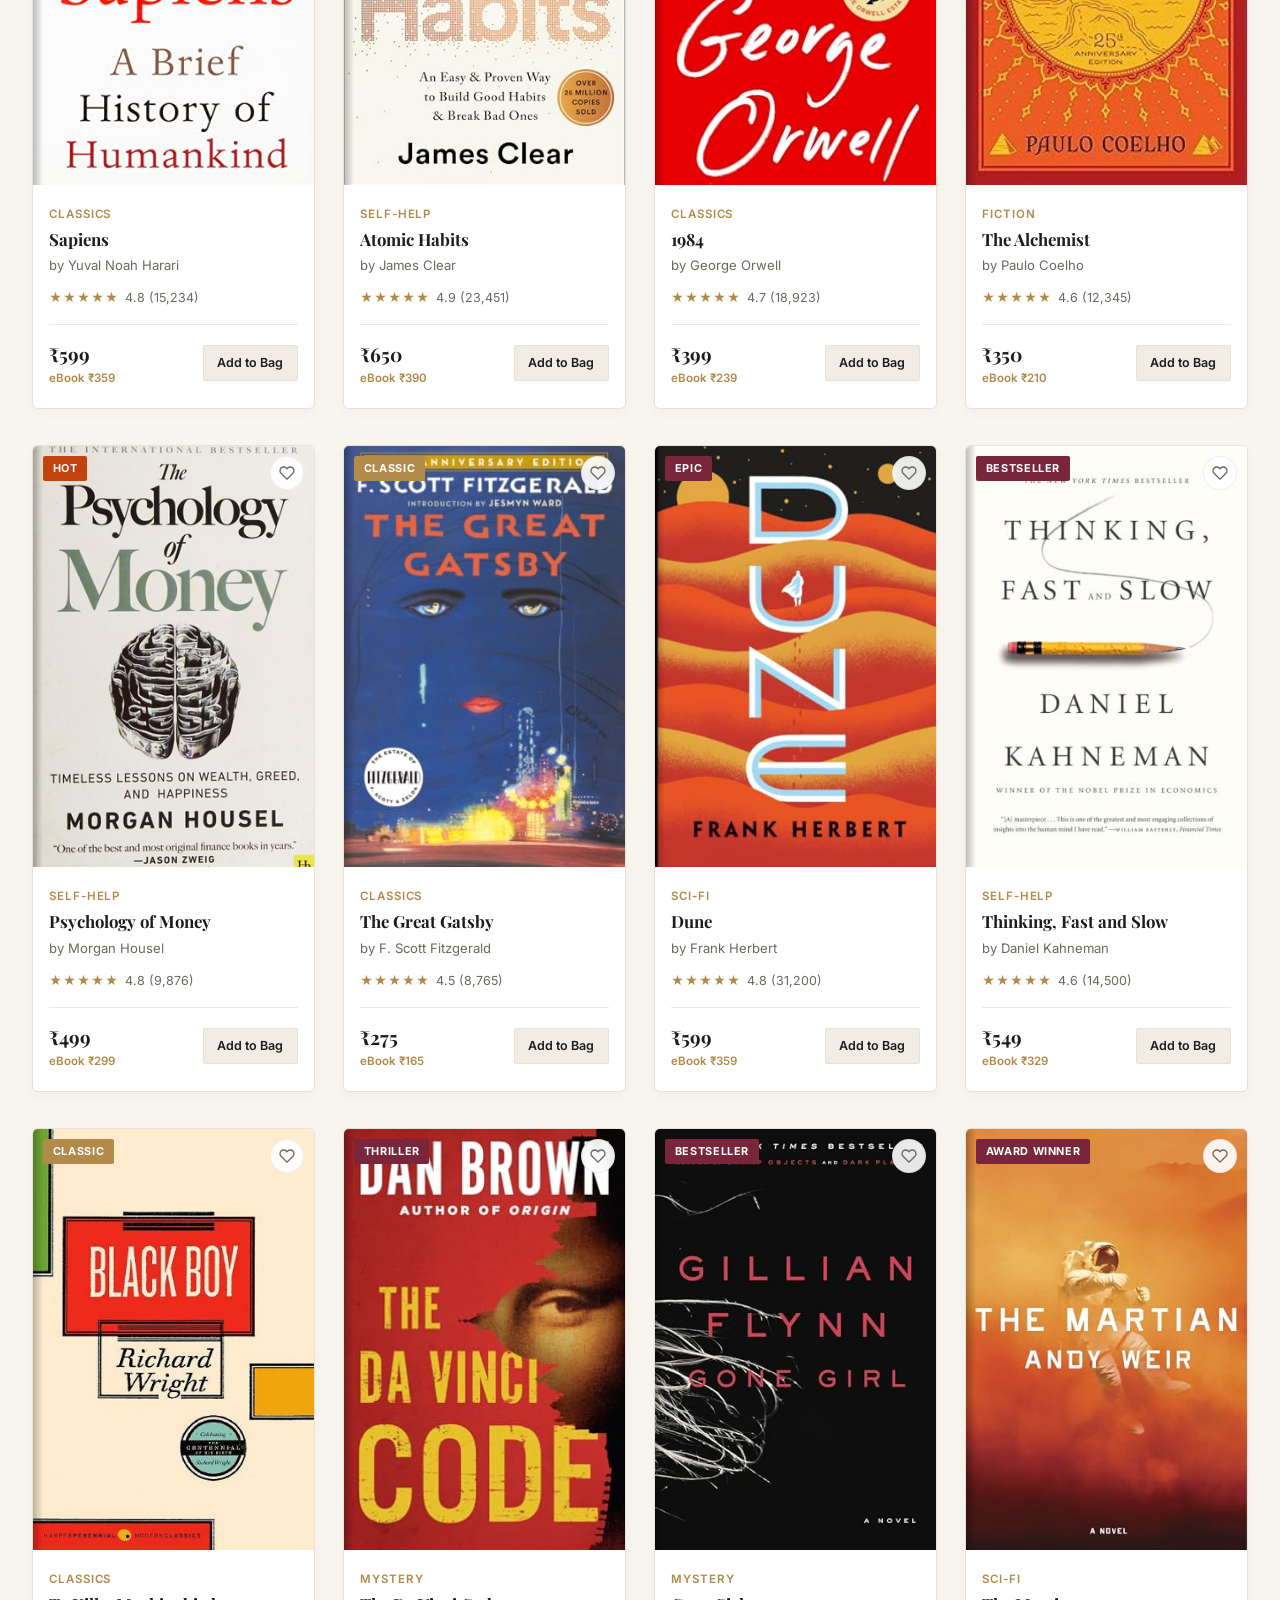
==== commit 7971767a: "y" ====
--- a/frontend/index.html
+++ b/frontend/index.html
@@ -779,10 +779,13 @@
     </div>
   </div>
 
-  <!-- Lightbox -->
-  <div class="lightbox" id="lightbox">
-    <button class="lightbox-close" id="lightbox-close">&times;</button>
-    <img id="lightbox-img" src="" alt="Review photo" />
+  <!-- Lightbox (Photo Preview Modal) -->
+  <div class="lightbox" id="lightbox" aria-hidden="true" style="display: none;">
+    <div class="lightbox-backdrop" onclick="closeLightbox()"></div>
+    <div class="lightbox-content">
+      <button class="lightbox-close" id="lightbox-close" onclick="closeLightbox()" aria-label="Close photo preview">&times;</button>
+      <img id="lightbox-img" src="" alt="Review photo" style="display: none;" />
+    </div>
   </div>
 
   <!-- Profile Modal -->
--- a/frontend/styles.css
+++ b/frontend/styles.css
@@ -3762,3 +3762,504 @@
   margin: 0.75rem 0;
   color: var(--text-secondary);
 }
+
+/* =============================================================================
+   THE BOOKHAVEN EDIT — LUXURY OFFERS & COUPONS DESIGN SYSTEM
+   ============================================================================= */
+.section-offers {
+  position: relative;
+  padding: 5.5rem 0;
+  background-color: var(--bg-canvas);
+  overflow: hidden;
+}
+
+.section-offers::before {
+  content: '';
+  position: absolute;
+  top: -100px;
+  right: -80px;
+  width: 450px;
+  height: 450px;
+  background: radial-gradient(circle, rgba(178, 138, 74, 0.08) 0%, transparent 70%);
+  pointer-events: none;
+}
+
+.section-offers::after {
+  content: '';
+  position: absolute;
+  bottom: -100px;
+  left: -80px;
+  width: 450px;
+  height: 450px;
+  background: radial-gradient(circle, rgba(122, 38, 58, 0.06) 0%, transparent 70%);
+  pointer-events: none;
+}
+
+.offers-grid {
+  display: grid;
+  grid-template-columns: repeat(auto-fit, minmax(350px, 1fr));
+  gap: 2.25rem;
+  position: relative;
+  z-index: 2;
+}
+
+/* Individual Voucher Card */
+.offer-card {
+  position: relative;
+  border-radius: 20px;
+  padding: 2.25rem 2.25rem 1.85rem 2.25rem;
+  color: #FFFFFF;
+  display: flex;
+  flex-direction: column;
+  justify-content: space-between;
+  box-shadow: 0 16px 40px rgba(17, 16, 14, 0.12), 0 2px 6px rgba(17, 16, 14, 0.06);
+  transition: transform 0.35s cubic-bezier(0.16, 1, 0.3, 1), box-shadow 0.35s cubic-bezier(0.16, 1, 0.3, 1), border-color 0.35s ease;
+  overflow: hidden;
+  border: 1px solid rgba(255, 255, 255, 0.14);
+  min-height: 400px;
+}
+
+.offer-card:hover {
+  transform: translateY(-8px);
+  box-shadow: 0 24px 50px rgba(17, 16, 14, 0.22), 0 0 35px rgba(212, 175, 55, 0.2);
+  border-color: rgba(212, 175, 55, 0.45);
+}
+
+/* Distinctive Luxury Gradients */
+.offer-card.offer-card-1 {
+  background: linear-gradient(145deg, #2D0B14 0%, #4E1626 50%, #1F070E 100%);
+}
+.offer-card.offer-card-2 {
+  background: linear-gradient(145deg, #09271E 0%, #134B3B 50%, #071D16 100%);
+}
+.offer-card.offer-card-3 {
+  background: linear-gradient(145deg, #0B1930 0%, #173460 50%, #081224 100%);
+}
+.offer-card.offer-card-4 {
+  background: linear-gradient(145deg, #1C1917 0%, #342C26 50%, #141210 100%);
+}
+.offer-card.offer-card-5 {
+  background: linear-gradient(145deg, #240E30 0%, #461C5C 50%, #180922 100%);
+}
+.offer-card.offer-card-6 {
+  background: linear-gradient(145deg, #2A170A 0%, #502E15 50%, #1C0F06 100%);
+}
+
+/* Luxury Watermark & Corner Top Line */
+.offer-card-watermark {
+  position: absolute;
+  top: -20px;
+  right: -20px;
+  width: 170px;
+  height: 170px;
+  opacity: 0.05;
+  pointer-events: none;
+  background-image: url('assets/crest.svg');
+  background-size: contain;
+  background-repeat: no-repeat;
+  filter: invert(1);
+  transition: opacity 0.35s ease, transform 0.35s ease;
+}
+
+.offer-card:hover .offer-card-watermark {
+  opacity: 0.12;
+  transform: scale(1.08) rotate(5deg);
+}
+
+.offer-corner-deco {
+  position: absolute;
+  top: 0;
+  left: 0;
+  right: 0;
+  height: 3px;
+  background: linear-gradient(90deg, transparent, rgba(212, 175, 55, 0.8), transparent);
+}
+
+/* Card Header & Badge */
+.offer-header-row {
+  display: flex;
+  align-items: center;
+  justify-content: space-between;
+  margin-bottom: 1.25rem;
+}
+
+.offer-badge-pill {
+  display: inline-flex;
+  align-items: center;
+  gap: 0.4rem;
+  padding: 0.32rem 0.8rem;
+  border-radius: 50px;
+  background: rgba(255, 255, 255, 0.12);
+  border: 1px solid rgba(255, 255, 255, 0.2);
+  backdrop-filter: blur(6px);
+  font-size: 0.72rem;
+  font-weight: 700;
+  letter-spacing: 0.12em;
+  text-transform: uppercase;
+  color: #F8F5EF;
+}
+
+.offer-badge-pill svg {
+  color: #E5C378;
+}
+
+.offer-discount {
+  font-family: var(--font-serif);
+  font-size: 2.6rem;
+  font-weight: 800;
+  line-height: 1.1;
+  letter-spacing: -0.02em;
+  color: #FFFFFF;
+  margin-bottom: 0.6rem;
+  background: linear-gradient(135deg, #FFFFFF 40%, #FFE9B3 100%);
+  -webkit-background-clip: text;
+  -webkit-text-fill-color: transparent;
+  text-shadow: 0 4px 20px rgba(0, 0, 0, 0.3);
+}
+
+.offer-title {
+  font-family: var(--font-serif);
+  font-size: 1.38rem;
+  font-weight: 700;
+  color: #FFFFFF;
+  line-height: 1.3;
+  margin-bottom: 0.5rem;
+}
+
+.offer-desc {
+  font-size: 0.925rem;
+  color: rgba(248, 245, 239, 0.82);
+  line-height: 1.55;
+  margin-bottom: 1.25rem;
+  font-weight: 400;
+}
+
+/* Perforation Divider Line with Ticket Notches */
+.offer-perforation {
+  position: relative;
+  margin: 0.75rem -2.25rem 1.25rem -2.25rem;
+  display: flex;
+  align-items: center;
+}
+
+.offer-perforation-line {
+  width: 100%;
+  border-top: 1.5px dashed rgba(255, 255, 255, 0.25);
+}
+
+.offer-notch {
+  position: absolute;
+  top: 50%;
+  width: 22px;
+  height: 22px;
+  border-radius: 50%;
+  background: var(--bg-canvas);
+  transform: translateY(-50%);
+  box-shadow: inset 0 2px 4px rgba(0, 0, 0, 0.15);
+  z-index: 3;
+}
+
+.offer-notch-left {
+  left: -11px;
+}
+
+.offer-notch-right {
+  right: -11px;
+}
+
+/* Voucher Code Row */
+.offer-code-row {
+  display: flex;
+  align-items: center;
+  justify-content: space-between;
+  gap: 0.75rem;
+  background: rgba(0, 0, 0, 0.35);
+  border: 1px dashed rgba(212, 175, 55, 0.5);
+  border-radius: 12px;
+  padding: 0.7rem 1rem;
+  margin-bottom: 1.25rem;
+  backdrop-filter: blur(8px);
+  transition: all 0.25s ease;
+}
+
+.offer-code-row:hover {
+  background: rgba(0, 0, 0, 0.48);
+  border-color: rgba(255, 226, 154, 0.85);
+  box-shadow: 0 0 15px rgba(212, 175, 55, 0.2);
+}
+
+.offer-code-box {
+  display: flex;
+  flex-direction: column;
+}
+
+.offer-code-label {
+  font-size: 0.65rem;
+  text-transform: uppercase;
+  letter-spacing: 0.14em;
+  color: rgba(255, 255, 255, 0.55);
+  margin-bottom: 2px;
+  font-weight: 600;
+}
+
+.offer-code {
+  font-family: 'Courier New', Courier, monospace;
+  font-size: 1.2rem;
+  font-weight: 800;
+  letter-spacing: 0.12em;
+  color: #FFE699;
+  text-shadow: 0 1px 6px rgba(0, 0, 0, 0.5);
+}
+
+.offer-copy-btn {
+  display: inline-flex;
+  align-items: center;
+  gap: 0.45rem;
+  background: linear-gradient(135deg, rgba(212, 175, 55, 0.25) 0%, rgba(212, 175, 55, 0.15) 100%);
+  border: 1px solid rgba(212, 175, 55, 0.6);
+  color: #FFF2CE;
+  padding: 0.55rem 1rem;
+  border-radius: 8px;
+  font-size: 0.85rem;
+  font-weight: 700;
+  cursor: pointer;
+  transition: all 0.2s ease;
+  white-space: nowrap;
+}
+
+.offer-copy-btn:hover {
+  background: linear-gradient(135deg, #B28A4A 0%, #D4AF37 100%);
+  color: #1A1208;
+  border-color: #FFE599;
+  transform: translateY(-1px);
+  box-shadow: 0 4px 14px rgba(212, 175, 55, 0.35);
+}
+
+.offer-copy-btn:active {
+  transform: translateY(0);
+}
+
+.offer-copy-btn.copied {
+  background: #10B981 !important;
+  color: #FFFFFF !important;
+  border-color: #34D399 !important;
+  box-shadow: 0 4px 14px rgba(16, 185, 129, 0.4) !important;
+}
+
+/* Offer Bottom Area: Live Countdown / Expiry Status */
+.offer-bottom {
+  display: flex;
+  align-items: center;
+  justify-content: space-between;
+  flex-wrap: wrap;
+  gap: 0.75rem;
+  padding-top: 0.25rem;
+}
+
+.offer-timer-wrap {
+  display: flex;
+  align-items: center;
+  justify-content: space-between;
+  width: 100%;
+  gap: 0.75rem;
+}
+
+.offer-timer-kicker {
+  display: flex;
+  align-items: center;
+  gap: 0.45rem;
+  font-size: 0.75rem;
+  font-weight: 700;
+  letter-spacing: 0.08em;
+  text-transform: uppercase;
+  color: rgba(255, 255, 255, 0.75);
+}
+
+.pulse-beacon {
+  width: 8px;
+  height: 8px;
+  border-radius: 50%;
+  background: #EF4444;
+  box-shadow: 0 0 0 0 rgba(239, 68, 68, 0.7);
+  animation: beaconPulse 1.8s infinite;
+}
+
+@keyframes beaconPulse {
+  0% {
+    box-shadow: 0 0 0 0 rgba(239, 68, 68, 0.7);
+  }
+  70% {
+    box-shadow: 0 0 0 8px rgba(239, 68, 68, 0);
+  }
+  100% {
+    box-shadow: 0 0 0 0 rgba(239, 68, 68, 0);
+  }
+}
+
+.offer-timer {
+  display: flex;
+  align-items: center;
+  gap: 0.45rem;
+}
+
+.timer-block {
+  background: rgba(0, 0, 0, 0.4);
+  border: 1px solid rgba(255, 255, 255, 0.15);
+  border-radius: 8px;
+  padding: 0.35rem 0.65rem;
+  min-width: 46px;
+  text-align: center;
+  backdrop-filter: blur(4px);
+  box-shadow: inset 0 1px 2px rgba(0, 0, 0, 0.3);
+}
+
+.timer-num {
+  font-size: 1.15rem;
+  font-weight: 800;
+  color: #FFFFFF;
+  font-variant-numeric: tabular-nums;
+  line-height: 1;
+  display: block;
+}
+
+.timer-label {
+  font-size: 0.6rem;
+  text-transform: uppercase;
+  letter-spacing: 0.1em;
+  color: #E5C378;
+  margin-top: 2px;
+  display: block;
+  font-weight: 700;
+}
+
+.offer-expiry {
+  display: inline-flex;
+  align-items: center;
+  gap: 0.45rem;
+  background: rgba(16, 185, 129, 0.18);
+  border: 1px solid rgba(52, 211, 153, 0.35);
+  color: #6EE7B7;
+  padding: 0.5rem 0.95rem;
+  border-radius: 30px;
+  font-size: 0.825rem;
+  font-weight: 700;
+  letter-spacing: 0.04em;
+}
+
+.offer-expiry svg {
+  color: #34D399;
+}
+
+@media (max-width: 768px) {
+  .offers-grid {
+    grid-template-columns: 1fr;
+    gap: 1.5rem;
+  }
+  .offer-card {
+    padding: 1.75rem 1.5rem 1.5rem 1.5rem;
+    min-height: auto;
+  }
+  .offer-perforation {
+    margin: 0.75rem -1.5rem 1.25rem -1.5rem;
+  }
+}
+
+/* ─── Lightbox Modal (Review Photo Preview) ─────────────────────────────────── */
+.lightbox {
+  position: fixed;
+  inset: 0;
+  z-index: 9999;
+  display: flex !important;
+  align-items: center;
+  justify-content: center;
+  opacity: 0;
+  pointer-events: none;
+  transition: opacity 0.25s cubic-bezier(0.16, 1, 0.3, 1);
+}
+
+.lightbox:not(.active) {
+  display: none !important;
+}
+
+.lightbox.active {
+  opacity: 1;
+  pointer-events: auto;
+  display: flex !important;
+}
+
+.lightbox-backdrop {
+  position: absolute;
+  inset: 0;
+  background: rgba(17, 16, 14, 0.9);
+  backdrop-filter: blur(12px);
+  -webkit-backdrop-filter: blur(12px);
+}
+
+.lightbox-content {
+  position: relative;
+  z-index: 2;
+  max-width: 90vw;
+  max-height: 85vh;
+  display: flex;
+  align-items: center;
+  justify-content: center;
+  padding: 1rem;
+}
+
+.lightbox-close {
+  position: absolute;
+  top: -46px;
+  right: 0;
+  background: rgba(255, 255, 255, 0.16);
+  border: 1px solid rgba(255, 255, 255, 0.25);
+  color: #FFFFFF;
+  width: 42px;
+  height: 42px;
+  border-radius: 50%;
+  font-size: 1.6rem;
+  line-height: 1;
+  display: flex;
+  align-items: center;
+  justify-content: center;
+  cursor: pointer;
+  transition: all 0.2s ease;
+  backdrop-filter: blur(8px);
+}
+
+.lightbox-close:hover {
+  background: rgba(255, 255, 255, 0.35);
+  transform: scale(1.08);
+}
+
+#lightbox-img {
+  max-width: 85vw;
+  max-height: 80vh;
+  object-fit: contain;
+  border-radius: 12px;
+  box-shadow: 0 25px 60px rgba(0, 0, 0, 0.6);
+  border: 1px solid rgba(255, 255, 255, 0.15);
+}
+
+/* ─── Review Photos in Customer Reviews ─────────────────────────────────────── */
+.review-photos {
+  display: flex;
+  flex-wrap: wrap;
+  gap: 0.65rem;
+  margin-top: 0.85rem;
+}
+
+.review-photo-thumb {
+  width: 76px;
+  height: 76px;
+  object-fit: cover;
+  border-radius: 8px;
+  cursor: pointer;
+  border: 1px solid var(--border-color);
+  transition: transform 0.2s ease, box-shadow 0.2s ease, border-color 0.2s ease;
+}
+
+.review-photo-thumb:hover {
+  transform: scale(1.06);
+  box-shadow: 0 6px 16px rgba(0, 0, 0, 0.15);
+  border-color: var(--accent-gold);
+}
